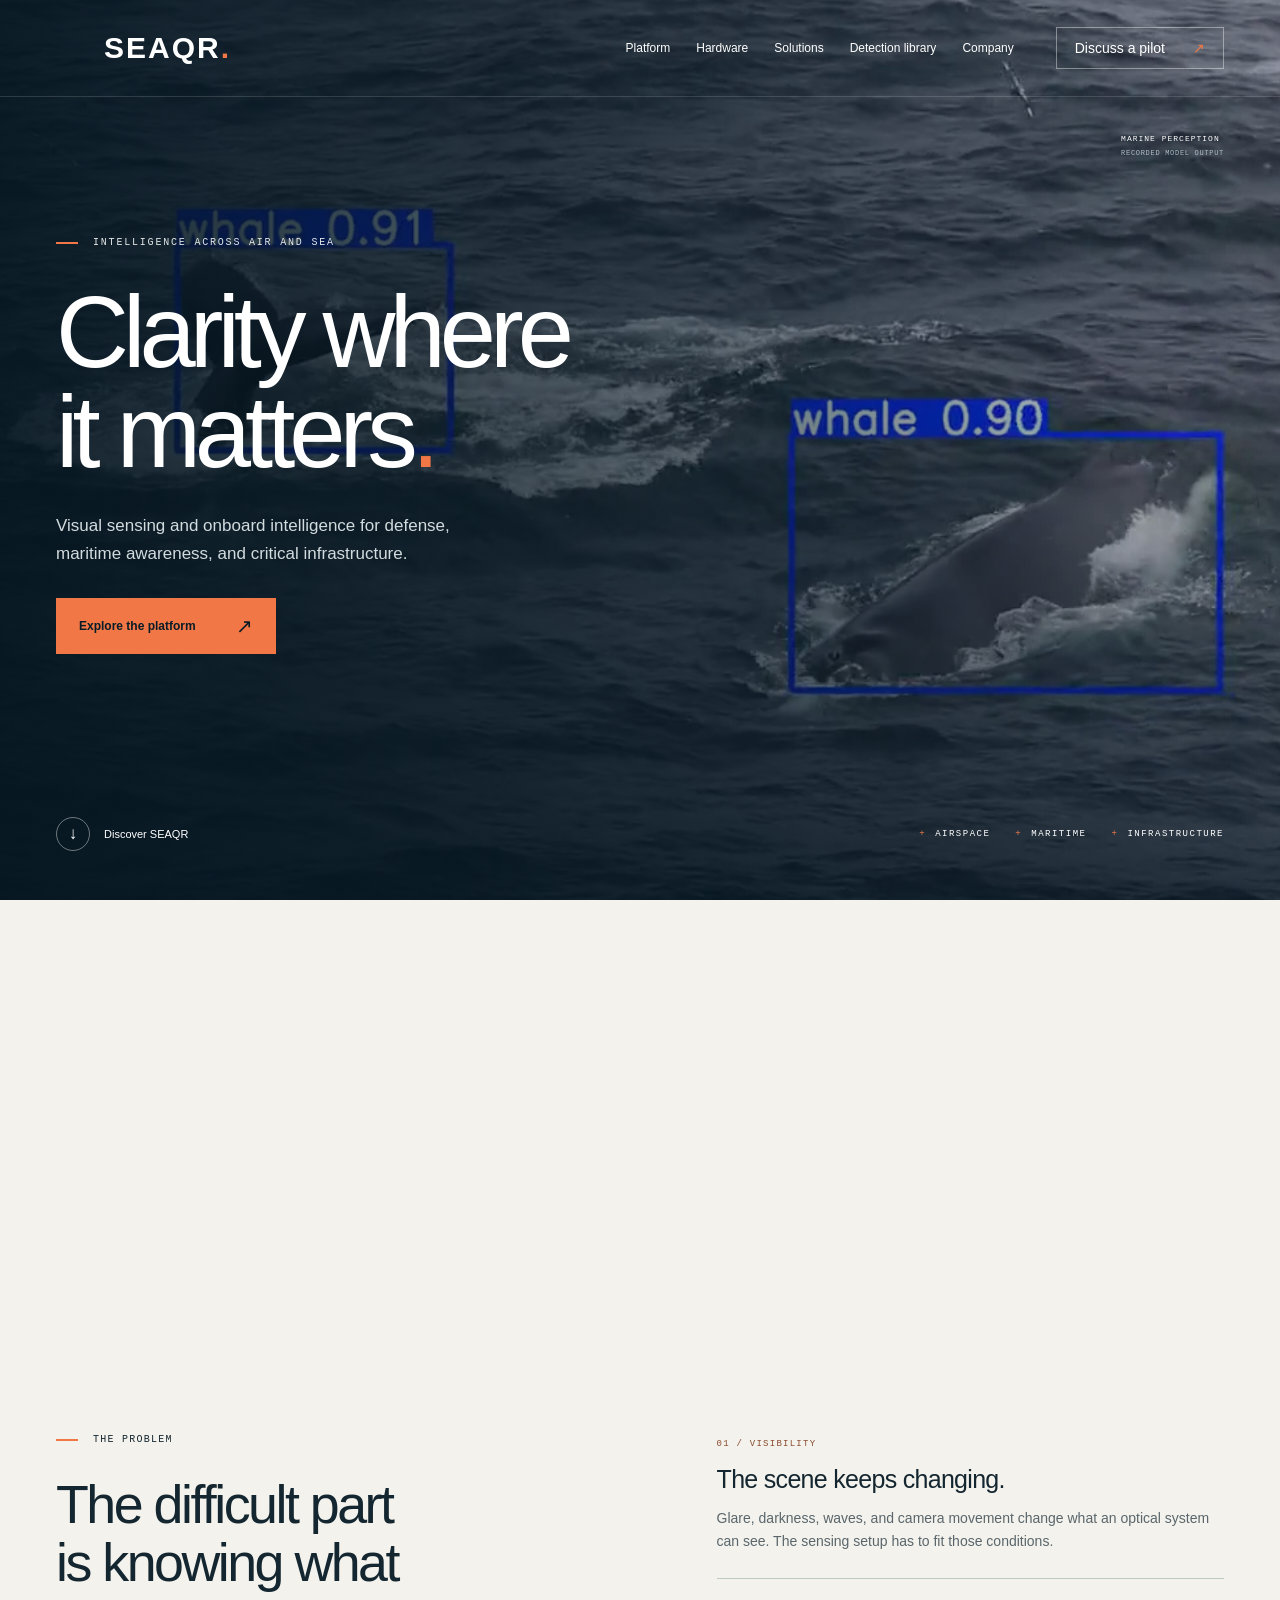
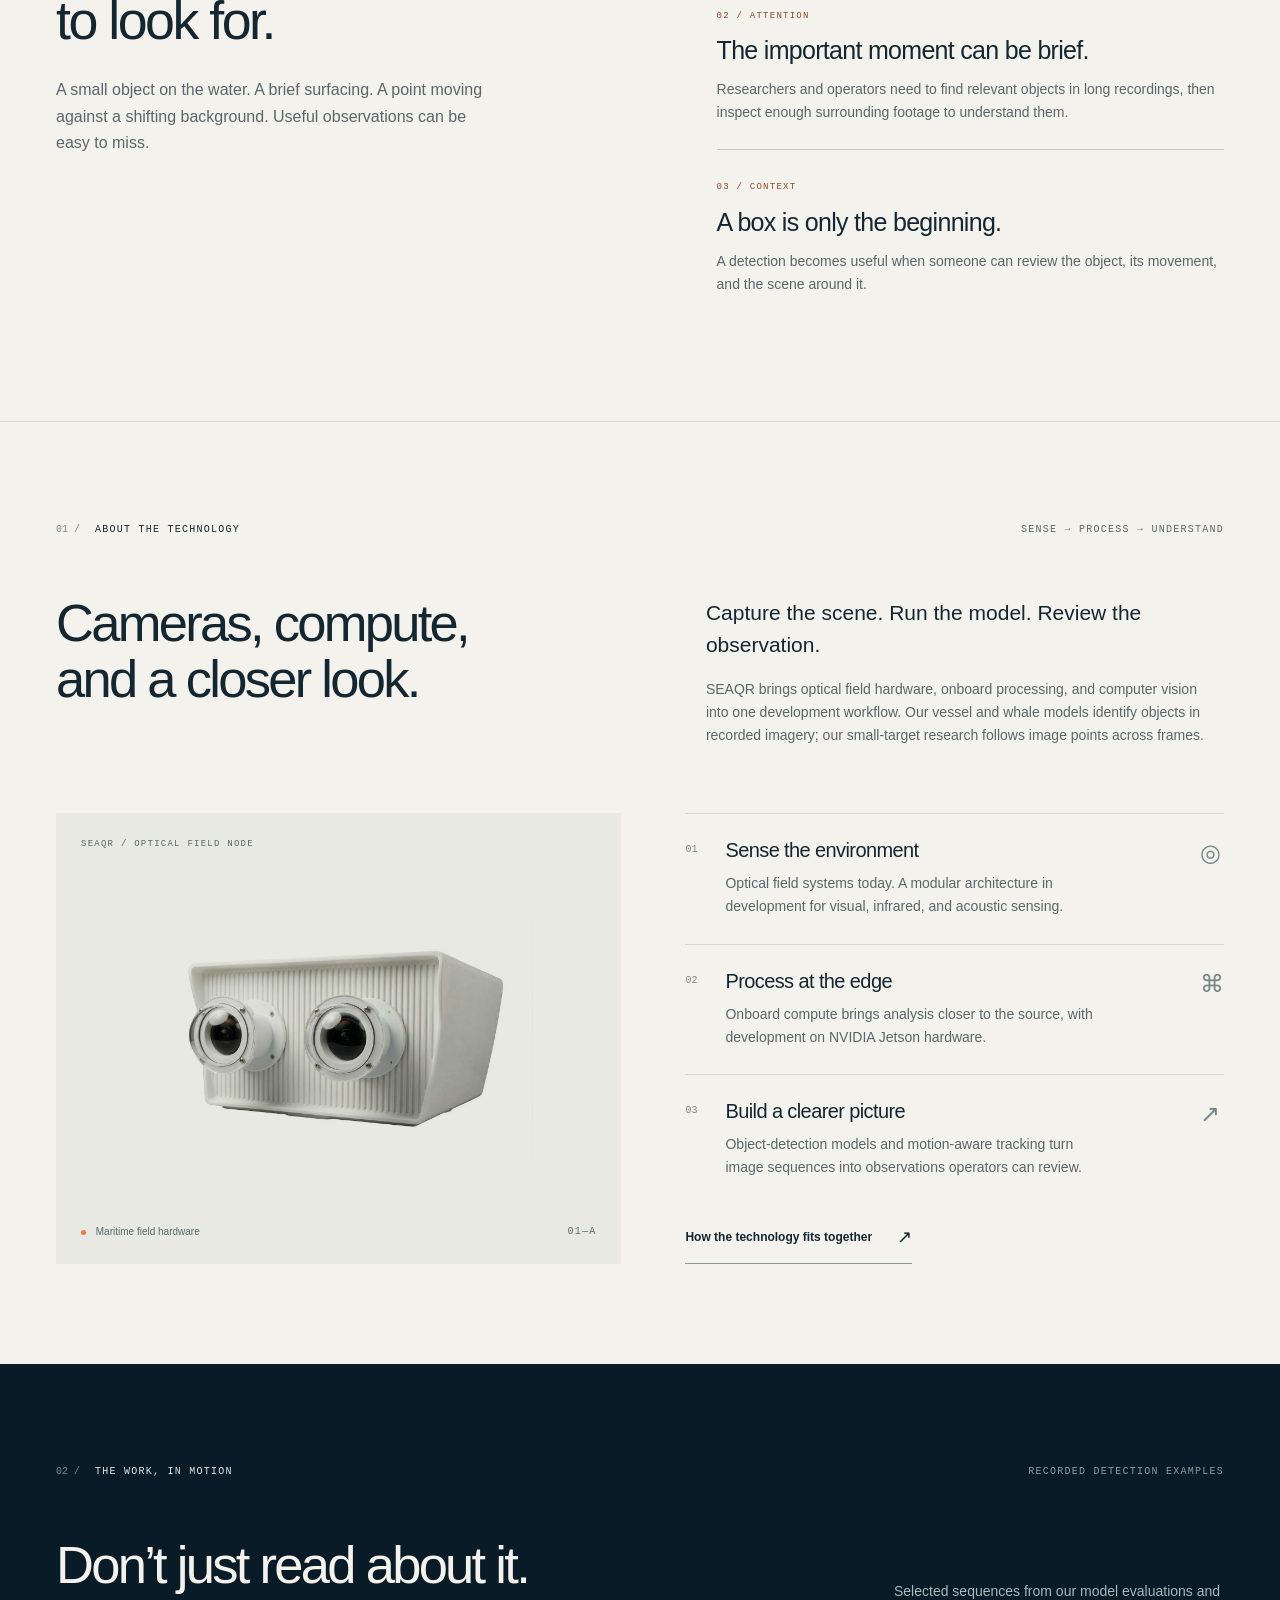
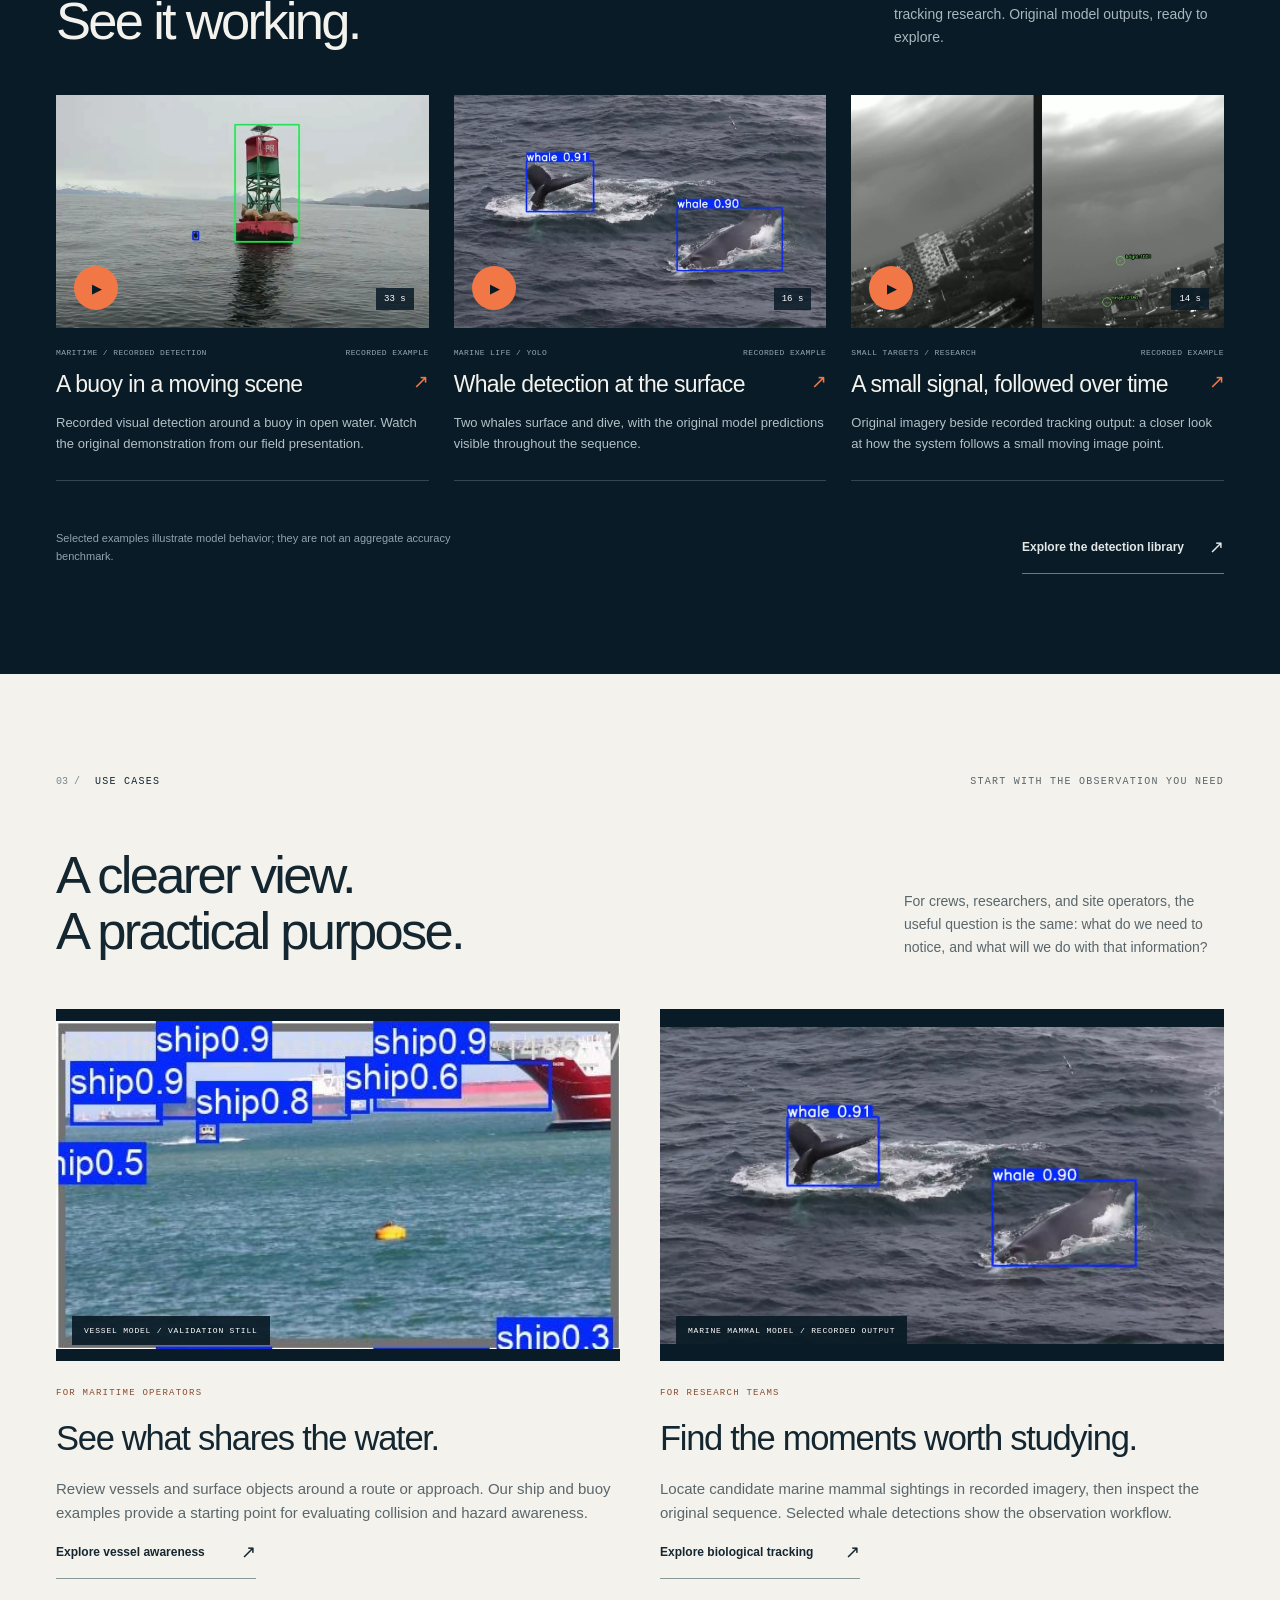
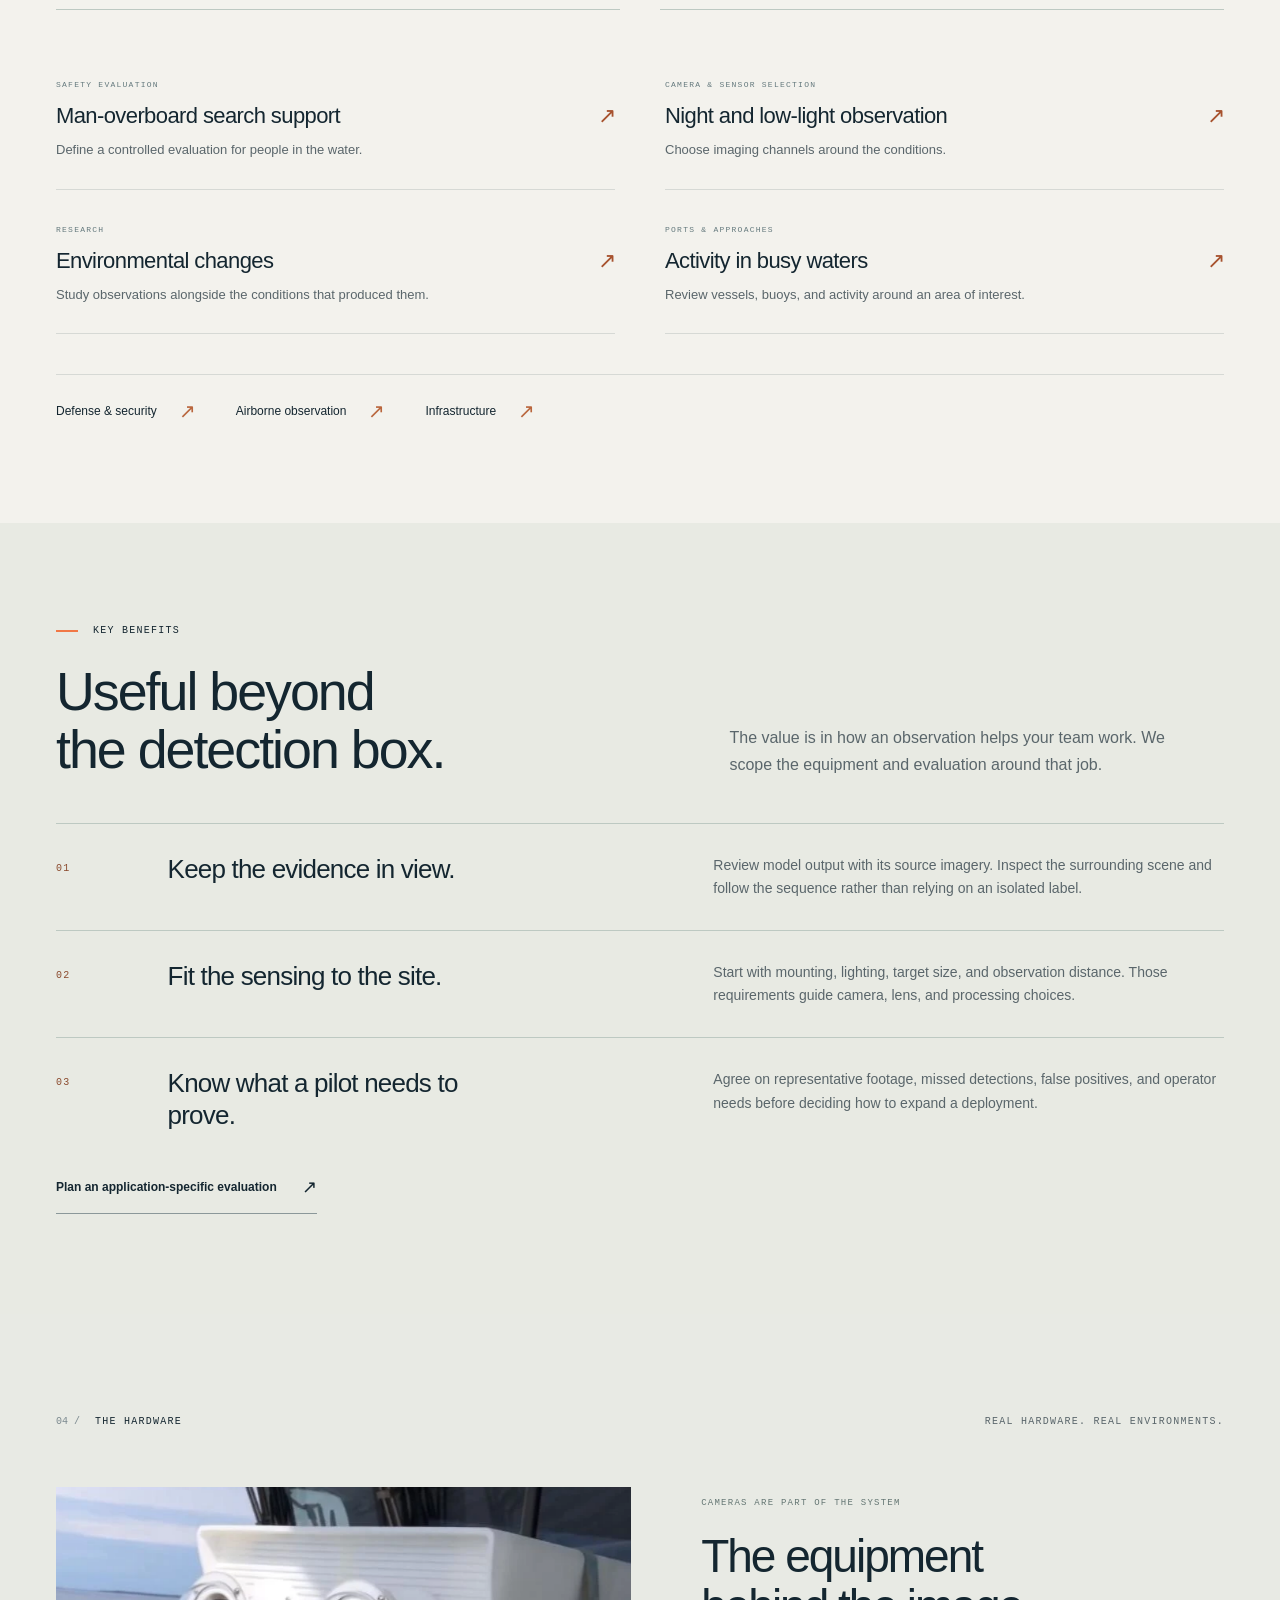
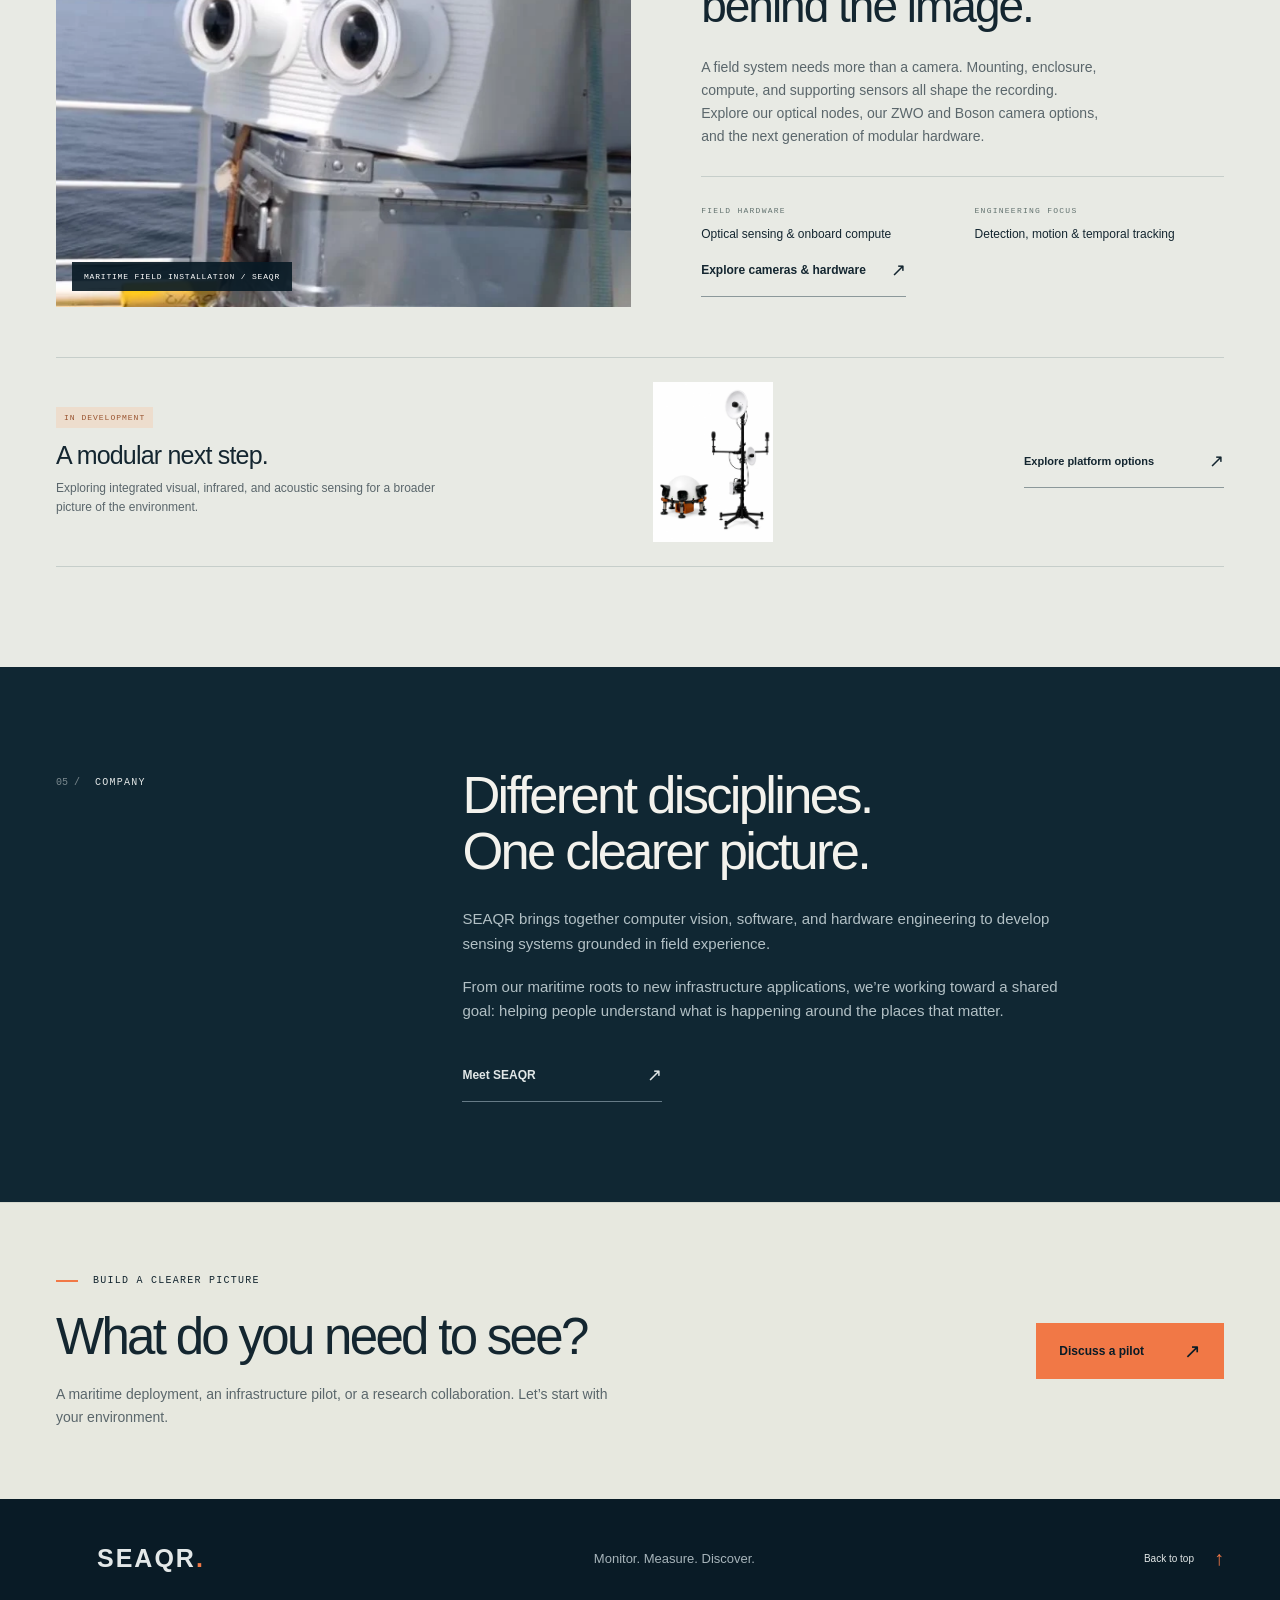
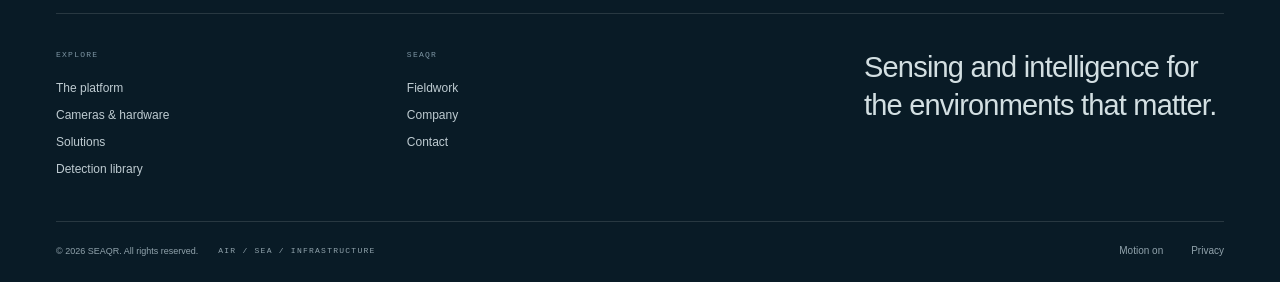
==== index.html @ 592959c2 "Add hardware guide and practical SEAQR use cases" ====
<!doctype html><html lang="en">
<head><meta charset="utf-8"><meta name="viewport" content="width=device-width, initial-scale=1"><meta name="theme-color" content="#091b26"><meta name="description" content="Integrated sensing and onboard intelligence for defense, maritime, infrastructure and research applications."><title>Clarity where it matters. — SEAQR</title><link rel="icon" href="IBY_11.png"><link rel="stylesheet" href="homepage.css"><link rel="stylesheet" href="site.css"><link rel="stylesheet" href="motion.css"><link rel="stylesheet" href="applications.css"><script src="demo-catalog.js" defer></script><script src="site.js" defer></script><script src="motion.js" defer></script></head>

<body class="home"><a class="skip-link" href="#main">Skip to content</a>

<header class="site-header"><a class="brand" href="index.html" aria-label="SEAQR home"><span class="brand-mark" aria-hidden="true"></span><span>SEAQR<span class="brand-dot">.</span></span></a><button class="menu-toggle" aria-label="Open navigation" aria-controls="main-nav" aria-expanded="false"><span></span><span></span></button><nav id="main-nav" aria-label="Main navigation"><a href="platform.html">Platform</a><a href="hardware.html">Hardware</a><a href="solutions.html">Solutions</a><a href="demonstrations.html">Detection library</a><a href="company.html">Company</a><a class="nav-contact" href="contact.html">Discuss a pilot <span aria-hidden="true">↗</span></a></nav></header>

<main id="main">
    <div class="hero-sequence">
<section class="hero" aria-labelledby="hero-title">
      <div class="hero-film"><div class="hero-image" role="img" aria-label="Recorded whale observation with original model detections"></div><video class="hero-video" data-src="assets/hero/observation-film.mp4" poster="assets/demos/whales/whale-surface-pair.webp" muted loop playsinline preload="none" aria-hidden="true" tabindex="-1"></video></div>
      <div class="hero-content wrap">
        <p class="eyebrow light"><span class="orange-line"></span> Intelligence across air and sea</p>
        <h1 id="hero-title">Clarity where<br>it matters<span class="orange">.</span></h1>
        <p class="hero-description">Visual sensing and onboard intelligence for defense,<br>maritime awareness, and critical infrastructure.</p>
        <a class="button orange-button" href="#platform">Explore the platform <span aria-hidden="true">↗</span></a>
      </div>
      <div class="hero-bottom wrap"><a href="#platform" class="scroll-link"><span class="scroll-circle" aria-hidden="true">↓</span> Discover SEAQR</a><div class="hero-domains"><span>Airspace</span><span>Maritime</span><span>Infrastructure</span></div></div>
      <div class="hero-film-controls"><span class="film-context">Marine perception<br><span>Recorded model output</span></span><button class="film-toggle" hidden type="button" aria-label="Play background video"><span class="film-toggle-icon" aria-hidden="true">▶</span><span class="film-toggle-label">Play film</span></button></div><div class="hero-outro wrap" aria-hidden="true"><span>A closer look.</span><span class="mono">OBSERVATION → UNDERSTANDING</span></div>
    </section>
</div>



<section class="section-pad observation-problem" id="the-problem" aria-labelledby="problem-title"><div class="wrap problem-layout">
  <div><p class="eyebrow"><span class="orange-line"></span>The problem</p><h2 id="problem-title">The difficult part<br>is knowing what<br>to look for.</h2><p>A small object on the water. A brief surfacing. A point moving against a shifting background. Useful observations can be easy to miss.</p></div>
  <div class="problem-rows">
    <article><span class="mono">01 / VISIBILITY</span><h3>The scene keeps changing.</h3><p>Glare, darkness, waves, and camera movement change what an optical system can see. The sensing setup has to fit those conditions.</p></article>
    <article><span class="mono">02 / ATTENTION</span><h3>The important moment can be brief.</h3><p>Researchers and operators need to find relevant objects in long recordings, then inspect enough surrounding footage to understand them.</p></article>
    <article><span class="mono">03 / CONTEXT</span><h3>A box is only the beginning.</h3><p>A detection becomes useful when someone can review the object, its movement, and the scene around it.</p></article>
  </div>
</div></section>
<section id="platform" class="platform section-pad">
      <div class="wrap">
        <div class="section-top"><p class="eyebrow"><span class="section-number">01 /</span> About the technology</p><span class="mono muted">SENSE → PROCESS → UNDERSTAND</span></div>
        <div class="intro-grid"><h2>Cameras, compute,<br>and a closer look.</h2><div class="intro-copy"><p>Capture the scene. Run the model. Review the observation.</p><p>SEAQR brings optical field hardware, onboard processing, and computer vision into one development workflow. Our vessel and whale models identify objects in recorded imagery; our small-target research follows image points across frames.</p></div></div>
        <div class="platform-grid">
          <div class="hardware-display"><span class="mono display-caption">SEAQR / OPTICAL FIELD NODE</span><img src="assets/optical-node.webp" alt="SEAQR dual-lens optical sensing node" width="1400" height="883" loading="lazy"><div class="hardware-bottom"><span><span class="small-dot"></span> Maritime field hardware</span><span class="mono">01—A</span></div></div>
          <div class="platform-steps">

<article><span class="step-number">01</span><div><h3>Sense the environment</h3><p>Optical field systems today. A modular architecture in development for visual, infrared, and acoustic sensing.</p></div><span class="step-icon" aria-hidden="true">◎</span></article>


<article><span class="step-number">02</span><div><h3>Process at the edge</h3><p>Onboard compute brings analysis closer to the source, with development on NVIDIA Jetson hardware.</p></div><span class="step-icon" aria-hidden="true">⌘</span></article>


<article><span class="step-number">03</span><div><h3>Build a clearer picture</h3><p>Object-detection models and motion-aware tracking turn image sequences into observations operators can review.</p></div><span class="step-icon" aria-hidden="true">↗</span></article>

            <a class="text-link" href="platform.html">How the technology fits together <span aria-hidden="true">↗</span></a>
          </div>
        </div>
      </div>
    </section>



<section class="evidence section-pad" id="evidence"><div class="wrap"><div class="section-top"><p class="eyebrow light"><span class="section-number">02 /</span> The work, in motion</p><span class="mono soft">RECORDED DETECTION EXAMPLES</span></div><div class="evidence-heading"><h2>Don’t just read about it.<br>See it working.</h2><p>Selected sequences from our model evaluations and tracking research. Original model outputs, ready to explore.</p></div><div class="clip-grid ">
<article class="clip-card" data-category="vessels" data-kind="video"><button class="clip-open" data-video="buoy-observation" aria-label="Watch A buoy in a moving scene"><img src="assets/buoy-detection.webp" alt="Buoy with a green recorded model detection box" width="1280" height="720" loading="lazy"><span class="clip-play" aria-hidden="true">▶</span><span class="clip-length">33 s</span></button><div class="clip-card-copy"><div class="clip-meta"><span>Maritime / Recorded detection</span><span>Recorded example</span></div><h3><button data-video="buoy-observation">A buoy in a moving scene <span aria-hidden="true">↗</span></button></h3><p>Recorded visual detection around a buoy in open water. Watch the original demonstration from our field presentation.</p></div></article>

<article class="clip-card" data-category="whales" data-kind="video"><button class="clip-open" data-video="whale-surface-pair" aria-label="Watch Whale detection at the surface"><img src="assets/demos/whales/whale-surface-pair.webp" alt="Two whales with original blue detection boxes" width="1280" height="720" loading="lazy"><span class="clip-play" aria-hidden="true">▶</span><span class="clip-length">16 s</span></button><div class="clip-card-copy"><div class="clip-meta"><span>Marine life / YOLO</span><span>Recorded example</span></div><h3><button data-video="whale-surface-pair">Whale detection at the surface <span aria-hidden="true">↗</span></button></h3><p>Two whales surface and dive, with the original model predictions visible throughout the sequence.</p></div></article>

<article class="clip-card" data-category="small-targets" data-kind="video"><button class="clip-open" data-video="daylight-comparison" aria-label="Watch A small signal, followed over time"><img src="assets/demos/small-targets/daylight-comparison.webp" alt="Original daylight scene beside recorded green tracking markers" width="1280" height="720" loading="lazy"><span class="clip-play" aria-hidden="true">▶</span><span class="clip-length">14 s</span></button><div class="clip-card-copy"><div class="clip-meta"><span>Small targets / Research</span><span>Recorded example</span></div><h3><button data-video="daylight-comparison">A small signal, followed over time <span aria-hidden="true">↗</span></button></h3><p>Original imagery beside recorded tracking output: a closer look at how the system follows a small moving image point.</p></div></article>
</div><div class="gallery-bottom"><p>Selected examples illustrate model behavior; they are not an aggregate accuracy benchmark.</p><a class="text-link light-link" href="demonstrations.html">Explore the detection library <span aria-hidden="true">↗</span></a></div></div></section>




<section class="section-pad usecase-overview" id="applications" aria-labelledby="applications-title"><div class="wrap">
  <div class="section-top"><p class="eyebrow"><span class="section-number">03 /</span> Use cases</p><span class="mono muted">START WITH THE OBSERVATION YOU NEED</span></div>
  <div class="application-heading"><h2 id="applications-title">A clearer view.<br>A practical purpose.</h2><p>For crews, researchers, and site operators, the useful question is the same: what do we need to notice, and what will we do with that information?</p></div>
  <div class="usecase-features">
    <article><div class="usecase-picture"><img src="assets/demos/vessels/yolo26-ships-validation.webp" alt="Recorded ship detections in a port-side validation image" width="1280" height="720" loading="lazy"><span class="image-label">Vessel model / validation still</span></div><div class="usecase-feature-copy"><p class="eyebrow">For maritime operators</p><h3>See what shares the water.</h3><p>Review vessels and surface objects around a route or approach. Our ship and buoy examples provide a starting point for evaluating collision and hazard awareness.</p><a class="text-link" href="solutions.html#collision-awareness">Explore vessel awareness <span aria-hidden="true">↗</span></a></div></article>
    <article><div class="usecase-picture"><img src="assets/demos/whales/whale-surface-pair.webp" alt="Two whales surfacing with recorded model predictions" width="1280" height="720" loading="lazy"><span class="image-label">Marine mammal model / recorded output</span></div><div class="usecase-feature-copy"><p class="eyebrow">For research teams</p><h3>Find the moments worth studying.</h3><p>Locate candidate marine mammal sightings in recorded imagery, then inspect the original sequence. Selected whale detections show the observation workflow.</p><a class="text-link" href="solutions.html#biological-tracking">Explore biological tracking <span aria-hidden="true">↗</span></a></div></article>
  </div>
  <div class="usecase-index">
    <a href="solutions.html#man-overboard"><span class="mono">Safety evaluation</span><h3>Man-overboard search support <span aria-hidden="true">↗</span></h3><p>Define a controlled evaluation for people in the water.</p></a>
    <a href="solutions.html#night-navigation"><span class="mono">Camera & sensor selection</span><h3>Night and low-light observation <span aria-hidden="true">↗</span></h3><p>Choose imaging channels around the conditions.</p></a>
    <a href="solutions.html#anomaly-detection"><span class="mono">Research</span><h3>Environmental changes <span aria-hidden="true">↗</span></h3><p>Study observations alongside the conditions that produced them.</p></a>
    <a href="solutions.html#hazard-awareness"><span class="mono">Ports & approaches</span><h3>Activity in busy waters <span aria-hidden="true">↗</span></h3><p>Review vessels, buoys, and activity around an area of interest.</p></a>
  </div>
  <div class="mission-links"><a href="solutions.html#defense">Defense & security <span aria-hidden="true">↗</span></a><a href="solutions.html#airborne">Airborne observation <span aria-hidden="true">↗</span></a><a href="solutions.html#infrastructure">Infrastructure <span aria-hidden="true">↗</span></a></div>
</div></section>





<section class="section-pad customer-benefits" id="key-benefits" aria-labelledby="benefits-title"><div class="wrap">
  <div class="benefits-heading"><div><p class="eyebrow"><span class="orange-line"></span>Key benefits</p><h2 id="benefits-title">Useful beyond<br>the detection box.</h2></div><p>The value is in how an observation helps your team work. We scope the equipment and evaluation around that job.</p></div>
  <div class="benefit-lines">
    <article><span class="mono">01</span><h3>Keep the evidence in view.</h3><p>Review model output with its source imagery. Inspect the surrounding scene and follow the sequence rather than relying on an isolated label.</p></article>
    <article><span class="mono">02</span><h3>Fit the sensing to the site.</h3><p>Start with mounting, lighting, target size, and observation distance. Those requirements guide camera, lens, and processing choices.</p></article>
    <article><span class="mono">03</span><h3>Know what a pilot needs to prove.</h3><p>Agree on representative footage, missed detections, false positives, and operator needs before deciding how to expand a deployment.</p></article>
  </div>
  <a class="text-link" href="solutions.html#pilot">Plan an application-specific evaluation <span aria-hidden="true">↗</span></a>
</div></section>
<section id="fieldwork" class="fieldwork section-pad">
      <div class="wrap"><div class="section-top"><p class="eyebrow"><span class="section-number">04 /</span> The hardware</p><span class="mono muted">REAL HARDWARE. REAL ENVIRONMENTS.</span></div>
        <div class="field-grid"><div class="field-photo"><img src="assets/optical-field.webp" alt="SEAQR optical node mounted on a vessel deck during maritime fieldwork" width="810" height="569" loading="lazy"><span class="image-label">Maritime field installation / SEAQR</span></div><div class="field-copy"><p class="eyebrow">Cameras are part of the system</p><h2>The equipment<br>behind the image.</h2><p>A field system needs more than a camera. Mounting, enclosure, compute, and supporting sensors all shape the recording. Explore our optical nodes, our ZWO and Boson camera options, and the next generation of modular hardware.</p><div class="field-facts"><div><span class="mono">FIELD HARDWARE</span><p>Optical sensing & onboard compute</p></div><div><span class="mono">ENGINEERING FOCUS</span><p>Detection, motion & temporal tracking</p></div></div><a class="text-link" href="hardware.html">Explore cameras & hardware <span aria-hidden="true">↗</span></a></div></div>
        <div class="development-strip"><div><span class="status-tag">In development</span><h3>A modular next step.</h3><p>Exploring integrated visual, infrared, and acoustic sensing for a broader picture of the environment.</p></div><img src="assets/sensor-stack.webp" alt="Next-generation modular sensor stack shown in the SEAQR pitch deck, in development" width="1086" height="1448" loading="lazy"><a href="hardware.html#configurations" class="text-link">Explore platform options <span aria-hidden="true">↗</span></a></div>
      </div>
    </section>



<section id="company" class="company section-pad"><div class="wrap company-grid"><p class="eyebrow light"><span class="section-number">05 /</span> Company</p><div><h2>Different disciplines.<br>One clearer picture.</h2><p>SEAQR brings together computer vision, software, and hardware engineering to develop sensing systems grounded in field experience.</p><p>From our maritime roots to new infrastructure applications, we’re working toward a shared goal: helping people understand what is happening around the places that matter.</p><a class="text-link light-link" href="company.html">Meet SEAQR <span aria-hidden="true">↗</span></a></div></div></section>



<section class="closing-cta"><div class="wrap"><div><p class="eyebrow"><span class="orange-line"></span>Build a clearer picture</p><h2>What do you need to see?</h2><p>A maritime deployment, an infrastructure pilot, or a research collaboration. Let’s start with your environment.</p></div><a class="button orange-button" href="contact.html">Discuss a pilot <span aria-hidden="true">↗</span></a></div></section>

  </main>

<footer class="site-footer"><div class="wrap"><div class="footer-top"><a class="brand" href="index.html" aria-label="SEAQR home"><span class="brand-mark" aria-hidden="true"></span><span>SEAQR<span class="brand-dot">.</span></span></a><p>Monitor. Measure. Discover.</p><a href="#main" class="back-top">Back to top <span aria-hidden="true">↑</span></a></div><div class="footer-nav"><div><span class="mono">Explore</span><a href="platform.html">The platform</a><a href="hardware.html">Cameras & hardware</a><a href="solutions.html">Solutions</a><a href="demonstrations.html">Detection library</a></div><div><span class="mono">SEAQR</span><a href="fieldwork.html">Fieldwork</a><a href="company.html">Company</a><a href="contact.html">Contact</a></div><div class="footer-statement">Sensing and intelligence for the environments that matter.</div></div><div class="footer-bottom"><span>© <span id="year">2026</span> SEAQR. All rights reserved.</span><span class="mono">AIR / SEA / INFRASTRUCTURE</span><button class="motion-switch" type="button" aria-pressed="true">Motion on</button><a href="privacy.html">Privacy</a></div></div></footer>

<dialog class="video-dialog" id="video-dialog" aria-labelledby="video-dialog-title"><button class="dialog-close" aria-label="Close demonstration">Close <span aria-hidden="true">×</span></button><div class="dialog-player"><video controls playsinline preload="metadata" aria-label="Recorded detection demonstration"></video></div><div class="dialog-info"><p class="eyebrow" id="video-dialog-category"></p><h2 id="video-dialog-title"></h2><p id="video-dialog-description"></p><p id="video-dialog-note" class="video-context"></p><a class="text-link light-link" href="contact.html">Discuss your application <span aria-hidden="true">↗</span></a></div></dialog>
</body>
</html>
---- homepage.css ----
:root {
  --navy:#091b26;
  --navy-light:#102733;
  --paper:#f3f2ed;
  --ink:#142630;
  --muted:#5a666b;
  --line:#d6d9d5;
  --orange:#f17846;
  --mono:'SFMono-Regular',Consolas,'Liberation Mono',monospace;
  --sans:'Helvetica Neue',Helvetica,Arial,sans-serif
}
* {
  box-sizing:border-box
}
html {
  scroll-behavior:smooth;
  scroll-padding-top:90px
}
body {
  margin:0;
  font-family:var(--sans);
  color:var(--ink);
  background:var(--paper);
  -webkit-font-smoothing:antialiased
}
a {
  color:inherit;
  text-decoration:none
}
button,input,textarea,select {
  font:inherit
}
button,a,input,textarea,select {
  -webkit-tap-highlight-color:transparent
}
button {
  cursor:pointer
}
img,video {
  display:block;
  max-width:100%
}
h1,h2,h3,p {
  margin:0
}
h1,h2,h3 {
  font-weight:500
}
p {
  line-height:1.65
}
button:focus-visible,a:focus-visible,input:focus-visible,select:focus-visible,textarea:focus-visible {
  outline:3px solid var(--orange);
  outline-offset:6px
}
[hidden] {
  display:none!important
}
::selection {
  background:var(--orange);
  color:var(--navy)
}
.wrap {
  width:calc(100% - 112px);
  max-width:1440px;
  margin-inline:auto
}
.section-pad {
  padding:100px 0
}
.mono,.eyebrow {
  font-family:var(--mono);
  font-size:10px;
  letter-spacing:1.25px;
  line-height:1.5;
  text-transform:uppercase
}
.eyebrow {
  display:flex;
  gap:15px;
  align-items:center;
  font-weight:500
}
.section-number {
  color:#7b898f;
  letter-spacing:0
}
.muted {
  color:var(--muted)
}
.soft {
  color:#8d9ca4
}
.orange {
  color:var(--orange)
}
.light {
  color:#e3e7e7
}
.orange-line {
  width:22px;
  height:2px;
  background:var(--orange);
  display:inline-block;
  flex-shrink:0
}
.section-top {
  display:flex;
  justify-content:space-between;
  align-items:center;
  gap:30px;
  margin-bottom:58px
}
.skip-link {
  position:fixed;
  left:20px;
  top:-80px;
  background:var(--orange);
  padding:16px;
  z-index:100
}
.skip-link:focus {
  top:15px
}
.site-header {
  position:absolute;
  top:0;
  left:0;
  width:100%;
  padding:27px 56px;
  z-index:20;
  display:flex;
  align-items:center;
  justify-content:space-between;
  color:#fff;
  border-bottom:1px solid #ffffff24
}
.brand {
  display:inline-flex;
  align-items:center;
  gap:12px;
  font-size:30px;
  font-weight:650;
  letter-spacing:2px;
  line-height:1
}
.brand img {
  width:36px;
  height:36px;
  object-fit:contain;
  mix-blend-mode:screen
}
.brand-dot {
  color:var(--orange)
}
.site-header nav {
  display:flex;
  gap:32px;
  align-items:center;
  font-size:12px
}
.site-header nav a:not(.nav-contact) {
  padding:13px 0
}
.site-header nav a:hover {
  color:var(--orange)
}
.nav-contact {
  border:1px solid #ffffff65;
  padding:12px 18px;
  margin-left:16px;
  display:flex;
  gap:28px
}
.nav-contact span {
  color:var(--orange)
}
.menu-toggle {
  display:none
}
.hero {
  min-height:780px;
  height:min(900px,100svh);
  position:relative;
  color:white;
  display:flex;
  align-items:center;
  isolation:isolate;
  background:var(--navy)
}
.hero-image {
  position:absolute;
  inset:0;
  z-index:-2;
  background:url('assets/port-aerial.jpg') center 56%/cover no-repeat
}
.hero::after {
  content:'';
  position:absolute;
  inset:0;
  z-index:-1;
  background:linear-gradient(90deg,rgba(5,22,33,.94),rgba(5,22,33,.67) 48%,rgba(5,22,33,.19) 100%),linear-gradient(0deg,rgba(5,22,33,.78),transparent 45%)
}
.hero-content {
  padding:95px 0 70px
}
.hero .eyebrow {
  margin-bottom:32px;
  font-size:10px;
  letter-spacing:1.8px
}
.hero h1 {
  font-size:clamp(76px,7.9vw,126px);
  line-height:.99;
  letter-spacing:-6px;
  max-width:1000px
}
.hero-description {
  font-size:17px;
  line-height:1.65;
  color:#d2dbde;
  margin-top:30px;
  max-width:510px
}
.button {
  display:inline-flex;
  justify-content:space-between;
  align-items:center;
  gap:40px;
  padding:18px 23px;
  font-size:12px;
  font-weight:550;
  min-height:54px;
  border:0;
  transition:background .2s,transform .2s
}
.button:hover {
  transform:translateY(-2px)
}
.button span {
  font-size:20px;
  line-height:1
}
.orange-button {
  background:var(--orange);
  color:var(--navy);
  margin-top:30px
}
.orange-button:hover {
  background:#ff9364
}
.navy-button {
  background:var(--navy);
  color:white
}
.navy-button:hover {
  background:#254554
}
.hero-bottom {
  position:absolute;
  bottom:49px;
  left:0;
  right:0;
  display:flex;
  align-items:center;
  justify-content:space-between
}
.scroll-link {
  display:flex;
  align-items:center;
  gap:14px;
  font-size:11px
}
.scroll-circle {
  display:grid;
  place-items:center;
  width:34px;
  height:34px;
  border:1px solid #ffffff69;
  border-radius:50%;
  font-size:17px
}
.hero-domains {
  display:flex;
  gap:25px;
  font-family:var(--mono);
  font-size:9px;
  letter-spacing:1.5px;
  text-transform:uppercase
}
.hero-domains span:before {
  content:'+';
  color:var(--orange);
  margin-right:9px
}
.photo-caption {
  position:absolute;
  bottom:14px;
  right:56px;
  color:#bec8cb;
  font-size:8px;
  letter-spacing:.3px
}
h2 {
  font-size:clamp(38px,4.1vw,64px);
  letter-spacing:-2.7px;
  line-height:1.07
}
.intro-grid {
  display:grid;
  grid-template-columns:1.1fr 1fr;
  gap:80px;
  align-items:start;
  margin-bottom:66px
}
.intro-copy {
  max-width:500px;
  padding-top:2px
}
.intro-copy p:first-child {
  font-size:21px;
  line-height:1.5;
  margin-bottom:18px
}
.intro-copy p+p {
  font-size:14px;
  color:var(--muted)
}
.platform-grid {
  display:grid;
  grid-template-columns:1.05fr 1fr;
  gap:64px
}
.hardware-display {
  background:#e8e9e3;
  position:relative;
  min-height:380px;
  display:flex;
  flex-direction:column;
  justify-content:space-between;
  padding:25px;
  overflow:hidden
}
.display-caption {
  color:#56676b;
  font-size:9px
}
.hardware-display img {
  width:90%;
  max-height:290px;
  object-fit:contain;
  mix-blend-mode:multiply;
  align-self:center;
  padding:25px 15px 20px
}
.hardware-bottom {
  display:flex;
  justify-content:space-between;
  align-items:center;
  font-size:10px;
  color:#59686a
}
.small-dot {
  display:inline-block;
  width:5px;
  height:5px;
  background:var(--orange);
  border-radius:50%;
  margin-right:7px;
  vertical-align:middle
}
.platform-steps article {
  display:grid;
  grid-template-columns:25px 1fr 24px;
  gap:15px;
  border-top:1px solid var(--line);
  padding:25px 0
}
.step-number {
  font-family:var(--mono);
  font-size:10px;
  color:#7a8689;
  padding-top:5px
}
.step-icon {
  font-size:24px;
  color:#76878b;
  line-height:1.2
}
.platform-steps h3 {
  font-size:20px;
  letter-spacing:-.6px;
  margin-bottom:10px
}
.platform-steps p {
  font-size:13px;
  color:var(--muted);
  max-width:370px
}
.text-link {
  display:flex;
  align-items:center;
  justify-content:space-between;
  gap:25px;
  font-size:12px;
  font-weight:550;
  padding:15px 0;
  border-bottom:1px solid #8b989a;
  width:fit-content;
  min-width:200px;
  transition:color .2s
}
.text-link:hover {
  color:#c4552a
}
.text-link span {
  font-size:18px
}
.platform-steps>.text-link {
  margin-top:7px
}
.evidence {
  background:var(--navy);
  color:var(--paper)
}
.evidence-heading {
  display:flex;
  justify-content:space-between;
  align-items:flex-end;
  gap:70px;
  margin-bottom:46px
}
.evidence-heading>p {
  font-size:14px;
  color:#a9b7be;
  max-width:330px
}
.demo-tabs {
  display:grid;
  grid-template-columns:repeat(3,1fr);
  border-bottom:1px solid #ffffff35
}
.demo-tabs button {
  border:0;
  border-top:1px solid #ffffff35;
  background:transparent;
  color:#92a3ac;
  text-align:left;
  padding:21px 0;
  font-size:10px;
  font-family:var(--mono);
  position:relative
}
.demo-tabs button span {
  font-family:var(--sans);
  font-size:13px;
  margin-left:18px
}
.demo-tabs button[aria-selected=true] {
  color:white
}
.demo-tabs button[aria-selected=true]:before {
  content:'';
  position:absolute;
  height:2px;
  left:0;
  right:28px;
  top:-1px;
  background:var(--orange)
}
.demo-panel {
  display:grid;
  grid-template-columns:1.4fr 1fr;
  gap:55px;
  padding-top:35px;
  align-items:center
}
.demo-image {
  position:relative;
  background:#0c2533;
  overflow:hidden;
  aspect-ratio:16/10
}
.demo-image>img {
  width:100%;
  height:100%;
  object-fit:cover
}
.image-label {
  position:absolute;
  bottom:16px;
  left:16px;
  background:#091b26e8;
  color:white;
  padding:10px 12px;
  font-family:var(--mono);
  font-size:8px;
  letter-spacing:.8px;
  text-transform:uppercase
}
.demo-copy {
  padding:10px 0
}
.demo-copy .eyebrow {
  font-size:9px;
  color:#91a6b1;
  margin-bottom:19px
}
.demo-copy h3 {
  font-size:34px;
  line-height:1.12;
  letter-spacing:-1.1px;
  margin-bottom:20px
}
.demo-copy>p:not(.eyebrow) {
  font-size:13px;
  color:#b7c2c8
}
.demo-copy>.demo-note {
  font-size:10px!important;
  margin-top:20px;
  color:#8d9fa9!important;
  max-width:350px
}
.light-link {
  color:#e1e7e7;
  border-color:#667b87;
  margin-top:18px
}
.light-link:hover {
  color:var(--orange)
}
.video-demo {
  background:#000
}
.video-demo video {
  width:100%;
  height:100%;
  object-fit:contain
}
.video-demo .image-label {
  top:14px;
  bottom:auto;
  pointer-events:none
}
.research-visual {
  aspect-ratio:16/10;
  background-color:#102b39;
  background-image:linear-gradient(#ffffff06 1px,transparent 1px),linear-gradient(90deg,#ffffff06 1px,transparent 1px);
  background-size:30px 30px;
  position:relative;
  display:flex;
  align-items:center;
  justify-content:center;
  overflow:hidden
}
.research-tag,.research-bottom {
  position:absolute;
  left:22px;
  font-size:8px;
  color:#a7bac4;
  max-width:80%
}
.research-tag {
  top:22px
}
.research-bottom {
  bottom:22px
}
.frame-stack {
  position:absolute;
  width:160px;
  height:120px;
  right:20%;
  top:22%
}
.frame-stack>div {
  position:absolute;
  inset:0;
  border:1px solid #8dabbc55;
  transform:translate(-30px,-20px)
}
.frame-stack>div:nth-child(2) {
  transform:translate(-15px,-10px)
}
.frame-stack>div:nth-child(3) {
  transform:none;
  background:#102b3966
}
.frame-stack i {
  position:absolute;
  width:7px;
  height:7px;
  background:var(--orange);
  top:51%;
  left:54%;
  box-shadow:0 0 25px #f1784688
}
.research-caption {
  position:absolute;
  left:28px;
  bottom:70px;
  font-size:24px;
  letter-spacing:-.5px;
  line-height:1.2
}
.application-heading {
  display:flex;
  align-items:flex-end;
  justify-content:space-between;
  gap:60px;
  margin-bottom:50px
}
.application-heading>p {
  font-size:14px;
  max-width:320px;
  color:var(--muted)
}
.application-grid {
  display:grid;
  grid-template-columns:repeat(3,1fr);
  gap:25px
}
.application-card {
  border-bottom:1px solid var(--line)
}
.app-art {
  height:220px;
  background:#e1e5e1;
  position:relative;
  overflow:hidden
}
.app-art>img {
  width:100%;
  height:100%;
  object-fit:cover;
  transition:transform .5s
}
.application-card:hover .app-art>img {
  transform:scale(1.04)
}
.app-art>.mono {
  position:absolute;
  bottom:14px;
  left:16px;
  color:#fff;
  background:#091b26dd;
  padding:7px 9px;
  font-size:8px
}
.infrastructure-art {
  background:#dce3df
}
.infrastructure-art svg {
  width:100%;
  height:100%;
  stroke:#65817f;
  stroke-width:1.4
}
.accent-stroke {
  stroke:#c96c44
}
.accent-fill {
  fill:#d57145;
  stroke:none
}
.infrastructure-art>.mono {
  color:var(--ink);
  background:transparent
}
.app-card-copy {
  padding:25px 0 22px
}
.app-card-copy h3 {
  font-size:22px;
  letter-spacing:-.7px;
  margin-bottom:14px
}
.app-card-copy>p {
  font-size:13px;
  color:var(--muted);
  min-height:66px
}
.app-card-copy .text-link {
  border:0;
  margin-top:15px;
  padding-bottom:0;
  min-width:0;
  width:100%;
  font-size:11px
}
.fieldwork {
  background:#e8eae4
}
.field-grid {
  display:grid;
  grid-template-columns:1.1fr 1fr;
  gap:70px;
  align-items:center
}
.field-photo {
  position:relative;
  min-height:360px
}
.field-photo>img {
  width:100%;
  height:420px;
  object-fit:cover
}
.field-copy .eyebrow {
  margin-bottom:22px;
  font-size:9px;
  color:#647673
}
.field-copy h2 {
  font-size:46px;
  letter-spacing:-2px;
  margin-bottom:25px
}
.field-copy>p:not(.eyebrow) {
  font-size:13px;
  color:var(--muted);
  max-width:400px
}
.field-facts {
  display:grid;
  grid-template-columns:1fr 1fr;
  gap:24px;
  border-top:1px solid #c6ceca;
  margin-top:28px;
  padding-top:22px
}
.field-facts .mono {
  font-size:8px;
  color:#62726f
}
.field-facts p {
  font-size:12px;
  margin-top:9px;
  line-height:1.45
}
.development-strip {
  margin-top:50px;
  border-top:1px solid #c6ceca;
  border-bottom:1px solid #c6ceca;
  display:grid;
  grid-template-columns:1.4fr .6fr 1fr;
  align-items:center;
  gap:40px;
  padding:24px 0
}
.status-tag {
  font-size:8px;
  letter-spacing:1px;
  font-family:var(--mono);
  text-transform:uppercase;
  color:#99532f;
  background:#edddcd;
  padding:6px 8px;
  display:inline-block;
  margin-bottom:13px
}
.development-strip h3 {
  font-size:25px;
  letter-spacing:-.8px;
  margin-bottom:9px
}
.development-strip p {
  font-size:12px;
  color:var(--muted);
  max-width:380px
}
.development-strip img {
  width:130px;
  height:160px;
  object-fit:contain;
  mix-blend-mode:multiply;
  justify-self:center
}
.development-strip .text-link {
  justify-self:end;
  font-size:11px
}
.company {
  background:var(--navy-light);
  color:var(--paper)
}
.company-grid {
  display:grid;
  grid-template-columns:.6fr 1.4fr;
  gap:80px
}
.company-grid>.eyebrow {
  align-self:start;
  margin-top:8px
}
.company-grid h2 {
  margin-bottom:28px
}
.company-grid p:not(.eyebrow) {
  font-size:15px;
  max-width:610px;
  color:#b2c0c5;
  margin-bottom:18px
}
.company-grid .text-link {
  margin-top:25px
}
.contact-grid {
  display:grid;
  grid-template-columns:1fr 1fr;
  gap:100px
}
.contact h2 {
  font-size:66px;
  letter-spacing:-3px;
  margin-top:28px;
  margin-bottom:25px
}
.contact-grid>div>p:not(.eyebrow) {
  font-size:14px;
  max-width:330px;
  color:var(--muted)
}
form {
  padding-top:3px
}
form label {
  display:block;
  font-size:10px;
  letter-spacing:.3px;
  margin-bottom:20px
}
.form-row {
  display:grid;
  grid-template-columns:1fr 1fr;
  gap:22px
}
input,textarea,select {
  width:100%;
  border:0;
  border-bottom:1px solid #b8c2c0;
  border-radius:0;
  background:transparent;
  padding:12px 0;
  color:var(--ink);
  font-size:13px
}
input::placeholder,textarea::placeholder {
  color:#84908f
}
textarea {
  resize:vertical;
  min-height:82px
}
select {
  appearance:auto
}
.form-bottom {
  display:flex;
  justify-content:space-between;
  align-items:center;
  gap:20px
}
.form-bottom>p {
  font-family:var(--mono);
  font-size:8px;
  letter-spacing:.3px;
  color:#6d7b7b
}
.form-bottom .button {
  font-size:11px;
  gap:30px
}
#form-status {
  font-size:12px;
  border-left:2px solid var(--orange);
  padding:12px 15px;
  background:#e6e9e1;
  margin-top:22px
}
.site-footer {
  background:var(--navy);
  color:#e3e8e8;
  padding:45px 0 25px
}
.footer-top {
  display:flex;
  align-items:center;
  justify-content:space-between;
  gap:35px;
  padding-bottom:40px
}
.footer-top>.brand {
  font-size:25px
}
.footer-top>.brand img {
  width:29px;
  height:29px
}
.footer-top>p {
  font-size:13px;
  color:#a7b4ba
}
.back-top {
  font-size:10px;
  display:flex;
  gap:20px;
  align-items:center
}
.back-top>span {
  font-size:20px;
  color:var(--orange)
}
.footer-bottom {
  border-top:1px solid #ffffff20;
  display:flex;
  align-items:center;
  justify-content:space-between;
  gap:20px;
  padding-top:23px;
  color:#91a3ac;
  font-size:9px
}
.footer-bottom .mono {
  font-size:8px
}
@media(min-width:1600px) {
  .hero-content {
    padding-top:130px
  }
  .hero {
    min-height:850px
  }
  .site-header {
    padding-inline:max(56px,calc((100vw - 1440px)/2))
  }
}
@media(max-width:1100px) {
  .wrap {
    width:calc(100% - 72px)
  }
  .site-header {
    padding:24px 36px
  }
  .site-header nav {
    gap:22px
  }
  .nav-contact {
    margin-left:0
  }
  .hero {
    min-height:740px
  }
  .hero h1 {
    font-size:92px
  }
  .platform-grid {
    gap:35px
  }
  .intro-grid {
    gap:45px
  }
  .field-grid {
    gap:40px
  }
  .field-copy h2 {
    font-size:38px
  }
  .demo-panel {
    gap:35px
  }
  .demo-copy h3 {
    font-size:29px
  }
  .contact-grid {
    gap:60px
  }
  .contact h2 {
    font-size:57px
  }
  .app-art {
    height:180px
  }
  .app-card-copy h3 {
    font-size:20px
  }
  .photo-caption {
    right:36px
  }
  .section-top>.mono {
    font-size:8px
  }
}
@media(max-width:800px) {
  .wrap {
    width:calc(100% - 44px)
  }
  .section-pad {
    padding:68px 0
  }
  .section-top {
    margin-bottom:35px
  }
  .section-top>.mono {
    display:none
  }
  .site-header {
    padding:20px 22px
  }
  .brand {
    font-size:26px
  }
  .brand img {
    width:30px;
    height:30px
  }
  .menu-toggle {
    display:flex;
    flex-direction:column;
    gap:6px;
    background:none;
    border:0;
    padding:12px 0 12px 15px;
    z-index:2;
    width:40px
  }
  .menu-toggle span {
    display:block;
    height:1px;
    width:24px;
    background:white;
    transition:transform .2s
  }
  .menu-toggle[aria-expanded=true] span:first-child {
    transform:translateY(3.5px) rotate(45deg)
  }
  .menu-toggle[aria-expanded=true] span:last-child {
    transform:translateY(-3.5px) rotate(-45deg)
  }
  .site-header nav {
    display:none;
    position:absolute;
    top:77px;
    left:0;
    right:0;
    background:var(--navy);
    padding:20px 22px 30px;
    border-top:1px solid #ffffff25;
    box-shadow:0 20px 25px #0003
  }
  .site-header nav.is-open {
    display:flex;
    flex-direction:column;
    align-items:stretch;
    gap:5px
  }
  .site-header nav a:not(.nav-contact) {
    font-size:16px;
    padding:13px 0
  }
  .nav-contact {
    margin-top:14px
  }
  .hero {
    height:780px;
    min-height:700px;
    max-height:1000px
  }
  .hero-content {
    padding:80px 0 60px
  }
  .hero h1 {
    font-size:80px;
    letter-spacing:-4px
  }
  .hero .eyebrow {
    font-size:8px;
    letter-spacing:1.15px;
    margin-bottom:27px
  }
  .hero-image {
    background-position:64% center
  }
  .hero::after {
    background:linear-gradient(90deg,#051621e8,#05162165),linear-gradient(0deg,#051621d9,transparent 70%)
  }
  .hero-description {
    font-size:15px;
    max-width:370px;
    margin-top:25px
  }
  .hero-bottom {
    bottom:49px
  }
  .hero-domains {
    gap:13px;
    font-size:7px;
    letter-spacing:.8px
  }
  .hero-domains span:before {
    margin-right:5px
  }
  .photo-caption {
    right:22px;
    font-size:7px
  }
  .intro-grid {
    grid-template-columns:1fr;
    gap:27px;
    margin-bottom:35px
  }
  .intro-copy {
    max-width:550px
  }
  .intro-copy p:first-child {
    font-size:19px
  }
  .platform-grid {
    grid-template-columns:1fr;
    gap:32px
  }
  .hardware-display {
    min-height:340px
  }
  .hardware-display img {
    max-height:270px;
    width:80%
  }
  .platform-steps article {
    padding:22px 0
  }
  .platform-steps p {
    max-width:none
  }
  .evidence-heading,.application-heading {
    flex-direction:column;
    align-items:flex-start;
    gap:25px
  }
  .evidence-heading>p,.application-heading>p {
    max-width:460px
  }
  .demo-panel {
    grid-template-columns:1fr;
    gap:25px
  }
  .demo-tabs button span {
    margin-left:7px;
    font-size:11px
  }
  .demo-tabs button {
    font-size:8px;
    padding:18px 0
  }
  .demo-copy h3 {
    font-size:34px
  }
  .demo-copy>.demo-note {
    max-width:480px
  }
  .demo-copy {
    max-width:550px
  }
  .application-grid {
    grid-template-columns:1fr;
    gap:35px
  }
  .application-card {
    display:grid;
    grid-template-columns:1fr 1fr;
    gap:25px;
    padding-bottom:26px
  }
  .app-art {
    height:225px
  }
  .app-card-copy {
    padding:10px 0 0
  }
  .app-card-copy h3 {
    font-size:23px
  }
  .app-card-copy>p {
    min-height:0
  }
  .app-card-copy .text-link {
    margin-top:20px
  }
  .field-grid {
    grid-template-columns:1fr;
    gap:35px
  }
  .field-copy h2 {
    font-size:43px
  }
  .field-copy>p:not(.eyebrow) {
    max-width:550px
  }
  .field-photo>img {
    height:400px
  }
  .field-facts {
    max-width:550px
  }
  .development-strip {
    grid-template-columns:1fr 130px;
    gap:20px
  }
  .development-strip .text-link {
    grid-column:1/-1;
    justify-self:start
  }
  .company-grid {
    grid-template-columns:1fr;
    gap:35px
  }
  .company-grid p:not(.eyebrow) {
    font-size:14px
  }
  .contact-grid {
    grid-template-columns:1fr;
    gap:40px
  }
  .contact h2 {
    font-size:60px
  }
  .contact-grid>div>p:not(.eyebrow) {
    max-width:450px
  }
  .footer-top {
    flex-wrap:wrap;
    gap:28px
  }
  .footer-top>p {
    font-size:11px
  }
  .footer-top>.back-top {
    margin-left:auto
  }
  h2 {
    font-size:44px;
    letter-spacing:-2px
  }
  .demo-image {
    aspect-ratio:16/9
  }
  .research-visual {
    aspect-ratio:16/9
  }
}
@media(max-width:480px) {
  .hero {
    min-height:720px;
    height:90svh;
    max-height:850px
  }
  .hero h1 {
    font-size:65px;
    letter-spacing:-3.4px
  }
  .hero .eyebrow {
    font-size:7px;
    letter-spacing:.8px;
    gap:10px
  }
  .hero-description {
    font-size:14px
  }
  .hero-bottom {
    bottom:43px
  }
  .scroll-link {
    font-size:9px;
    gap:9px
  }
  .scroll-circle {
    width:28px;
    height:28px
  }
  .hero-domains {
    font-size:6px;
    gap:9px;
    letter-spacing:.5px
  }
  .hero-domains span:before {
    display:none
  }
  .hero-content {
    padding-top:65px
  }
  .hero .button {
    margin-top:25px
  }
  .button {
    padding:16px 19px;
    font-size:11px;
    min-height:50px
  }
  .section-pad {
    padding:58px 0
  }
  h2 {
    font-size:39px;
    letter-spacing:-1.7px
  }
  .hardware-display {
    min-height:280px;
    padding:20px
  }
  .hardware-display img {
    max-height:220px;
    width:100%
  }
  .hardware-bottom {
    font-size:8px
  }
  .demo-tabs {
    gap:10px
  }
  .demo-tabs button {
    font-size:7px
  }
  .demo-tabs button span {
    display:block;
    margin:8px 0 0;
    font-size:10px
  }
  .demo-tabs button[aria-selected=true]:before {
    right:0
  }
  .demo-copy h3 {
    font-size:30px
  }
  .demo-image .image-label {
    font-size:7px;
    left:10px;
    bottom:10px
  }
  .application-card {
    display:block;
    padding-bottom:0
  }
  .app-art {
    height:210px
  }
  .app-card-copy {
    padding:22px 0
  }
  .app-card-copy>p {
    max-width:340px
  }
  .field-photo {
    min-height:0
  }
  .field-photo>img {
    height:310px
  }
  .field-photo .image-label {
    font-size:7px;
    left:10px;
    bottom:10px
  }
  .field-copy h2 {
    font-size:37px
  }
  .development-strip {
    grid-template-columns:1fr 100px
  }
  .development-strip img {
    width:100px;
    height:150px
  }
  .development-strip h3 {
    font-size:22px
  }
  .development-strip p {
    font-size:11px
  }
  .contact h2 {
    font-size:54px
  }
  .form-row {
    grid-template-columns:1fr;
    gap:0
  }
  .footer-top>p {
    width:100%;
    order:3
  }
  .footer-top {
    gap:22px;
    padding-bottom:30px
  }
  .footer-bottom {
    align-items:flex-start;
    flex-direction:column;
    gap:15px
  }
  .research-caption {
    font-size:20px;
    bottom:50px
  }
  .research-tag,.research-bottom {
    font-size:6px;
    left:16px
  }
  .frame-stack {
    transform:scale(.75);
    right:5%;
    top:13%
  }
}
@media(prefers-reduced-motion:reduce) {
  html {
    scroll-behavior:auto
  }
  *,*::before,*::after {
    transition:none!important;
    animation:none!important
  }
}
/* Luminance masking preserves the existing mark without its black image background. */
.brand-mark {
  display:block;
  flex:none;
  width:36px;
  height:36px;
  background:white;
  mask:url(IBY_11.png) center/contain no-repeat;
  mask-mode:luminance
}
.site-footer .brand-mark {
  width:29px;
  height:29px
}
.site-header nav {
  font-size:14px
}
.platform-steps p,.demo-copy>p:not(.eyebrow),.app-card-copy>p,.field-copy>p:not(.eyebrow) {
  font-size:14px
}
.demo-copy>.demo-note {
  font-size:11px!important
}
.photo-caption {
  font-size:9px
}
@media(max-width:800px) {
  .brand-mark {
    width:30px;
    height:30px
  }
}
---- site.css ----
/* Shared pages, media library, and mission navigation. */
.site-header nav a[aria-current=page]{color:var(--orange)}
.interior .site-header{position:relative;background:var(--navy);border-bottom:1px solid #ffffff20}
.page-hero{padding:80px 0 75px;background:var(--paper)}
.page-hero>.wrap>.eyebrow{margin-bottom:34px}
.page-hero h1{font-size:clamp(55px,6.5vw,98px);line-height:1.02;letter-spacing:-4.7px;font-weight:500}
.page-hero .lead{font-size:18px;color:var(--muted);max-width:660px;line-height:1.65;margin-top:30px}
.page-hero-grid:has(.hero-product){display:grid;grid-template-columns:1.15fr .85fr;align-items:center;gap:60px}
.hero-product{position:relative;background:#e8e9e3;min-height:320px;padding:26px;display:flex;flex-direction:column;justify-content:space-between;gap:20px}
.hero-product>.mono{font-size:9px;color:var(--muted)}
.hero-product img{mix-blend-mode:multiply;width:95%;height:230px;object-fit:contain;align-self:center}
.product-rule{font-size:11px;border-top:1px solid #c7d0cb;padding-top:14px;color:var(--muted)}
.dark-hero{background:var(--navy);color:var(--paper);padding-bottom:90px}
.dark-hero .lead{color:#a9b9c0}
.platform-principles{border-block:1px solid var(--line);padding:38px 0}
.principle-grid,.discipline-grid{display:grid;grid-template-columns:repeat(3,1fr);gap:55px}
.principle-grid article,.principle-grid>div,.discipline-grid article{border-left:1px solid var(--line);padding-left:22px}
.principle-grid .mono,.discipline-grid .mono{font-size:9px;color:#657b7d}
.principle-grid h3,.discipline-grid h3{font-size:23px;letter-spacing:-.6px;margin:15px 0 12px}
.principle-grid p,.discipline-grid p{font-size:14px;color:var(--muted)}
.product-grid{display:grid;grid-template-columns:repeat(3,1fr);gap:28px}
.product-card .product-image{background:#e7e9e3;height:270px;padding:25px;display:grid;place-items:center;margin-bottom:27px}
.product-card .product-image img{max-height:220px;object-fit:contain;mix-blend-mode:multiply}
.product-card .product-image.tall img{height:225px;width:auto}
.product-card .status-tag{font-size:8px;margin-bottom:17px}
.status-tag.deployed{color:#375e52;background:#dbe5db}
.product-card h3{font-size:26px;letter-spacing:-.8px;margin-bottom:18px}
.product-card p,.product-card li{font-size:14px;color:var(--muted)}
.product-card ul{list-style:none;padding:0;margin:23px 0 0;border-top:1px solid var(--line)}
.product-card li{border-bottom:1px solid var(--line);padding:12px 0;font-size:12px}
.product-card li::before{content:'+';color:#b76b46;margin-right:12px}
.system-section{background:var(--navy);color:var(--paper)}
.architecture-grid{display:grid;grid-template-columns:1.2fr 1fr;gap:100px;align-items:center}
.architecture-grid h2{font-size:48px}
.architecture-intro{font-size:16px;color:#c1cbd0;max-width:480px;margin-top:27px}
.architecture-note{font-size:12px;max-width:440px;color:#97aab5;margin-top:22px}
.system-diagram{text-align:center;border:1px solid #405560;padding:35px 28px}
.diagram-inputs{display:grid;grid-template-columns:repeat(3,1fr);gap:10px}
.diagram-inputs span{font-family:var(--mono);font-size:10px;padding:14px 8px;border:1px solid #536a77}
.diagram-connector{width:1px;height:30px;background:var(--orange);margin:auto}
.diagram-core{display:grid;gap:12px;border:1px solid var(--orange);background:#142d3a;padding:25px 12px}
.diagram-core .mono{color:var(--orange);font-size:9px}
.diagram-core strong{font-weight:500;font-size:23px;letter-spacing:-.5px}
.diagram-core small{color:#a4b7c1;font-size:11px}
.diagram-output{padding:16px 12px;border:1px solid #536a77;font-size:13px}
.system-diagram>p{font-size:9px;color:#a1b4bd;margin-top:22px}
.method-grid{display:grid;grid-template-columns:1fr 1fr;gap:80px}
.method-grid article{border-top:1px solid #b8c4bf;padding-top:25px}
.method-symbol{font-size:36px;color:#8a5b3d}
.method-grid h3{font-size:31px;line-height:1.18;letter-spacing:-1px;margin:22px 0 18px;max-width:390px}
.method-grid p{font-size:15px;color:var(--muted);max-width:480px}
.method-grid .text-link{margin-top:20px}
.closing-cta{padding:70px 0;background:#e7e8df;border-top:1px solid #d6d9cf}
.closing-cta .wrap{display:flex;align-items:center;justify-content:space-between;gap:50px}
.closing-cta h2{font-size:51px;margin-top:22px}
.closing-cta p:not(.eyebrow){font-size:14px;max-width:560px;color:var(--muted);margin-top:18px}
.closing-cta .button{white-space:nowrap;flex-shrink:0;margin-top:0}
.clip-grid{display:grid;grid-template-columns:repeat(3,minmax(0,1fr));gap:35px 25px}
.clip-card{min-width:0}
.clip-open{display:block;width:100%;padding:0;border:0;background:#152b35;position:relative;aspect-ratio:16/10;overflow:hidden;text-align:left}
.clip-open img{width:100%;height:100%;object-fit:cover;transition:transform .4s,opacity .3s}
.clip-open:hover img{transform:scale(1.025);opacity:.8}
.clip-play{position:absolute;left:18px;bottom:18px;width:44px;height:44px;background:var(--orange);color:var(--navy);display:grid;place-items:center;border-radius:50%;font-size:13px;padding-left:2px}
.clip-length{position:absolute;bottom:18px;right:15px;background:#091b26d9;padding:6px 8px;font-family:var(--mono);font-size:9px;color:#fff}
.clip-card-copy{padding-top:20px;border-bottom:1px solid #ffffff30;padding-bottom:25px}
.clip-meta{display:flex;justify-content:space-between;gap:12px;font-family:var(--mono);font-size:8px;letter-spacing:.4px;text-transform:uppercase;color:#92a7b1}
.clip-card h3{font-size:23px;letter-spacing:-.65px;line-height:1.2;margin:14px 0 13px}
.clip-card h3>button{font:inherit;letter-spacing:inherit;line-height:inherit;display:flex;justify-content:space-between;align-items:start;gap:15px;width:100%;text-align:left;padding:0;border:0;background:none;color:inherit}
.clip-card h3>button>span{font-size:19px;color:var(--orange)}
.clip-card p{font-size:13px;color:#b2c0c6}
.gallery-bottom{display:flex;justify-content:space-between;align-items:center;gap:50px;margin-top:40px}
.gallery-bottom>p{font-size:11px;color:#8fa4af;max-width:450px}
.gallery-bottom .text-link{margin-top:0;white-space:nowrap}
.library{padding-top:48px}
.library-toolbar{display:flex;justify-content:space-between;align-items:center;gap:30px;margin-bottom:45px}
.filter-buttons{display:flex;gap:8px;flex-wrap:wrap}
.filter-buttons button{border:1px solid #c5ceca;padding:11px 16px;font-size:12px;background:none;color:#50656b}
.filter-buttons button[aria-pressed=true]{background:var(--navy);border-color:var(--navy);color:white}
.library-toolbar>.mono{font-size:9px;color:var(--muted);white-space:nowrap}
.library .clip-card-copy{border-color:var(--line)}
.library .clip-meta{color:#687c81}
.library .clip-card p{color:var(--muted)}
.library .clip-card h3{font-size:24px}
.library-method{border-top:1px solid #c6ceca;padding-top:28px;margin-top:50px;display:grid;grid-template-columns:.6fr 1.4fr;gap:40px}
.library-method .mono{font-size:9px;color:#5c7177}
.library-method p{font-size:13px;max-width:760px;color:var(--muted)}
.video-dialog{color:var(--paper);background:var(--navy);border:1px solid #526775;padding:0;width:min(1100px,calc(100% - 60px));max-height:92svh;overflow:auto;overscroll-behavior:contain}
.video-dialog::backdrop{background:#020d15e8;backdrop-filter:blur(6px)}
.dialog-open{overflow:hidden}
.dialog-close{display:flex;justify-content:space-between;align-items:center;gap:20px;width:100%;padding:14px 22px;background:#102733;color:#e7ecee;border:0;font-family:var(--mono);font-size:10px;text-transform:uppercase;letter-spacing:1px}
.dialog-close>span{font-size:26px;line-height:1}
.dialog-player{background:#000;position:relative}
.dialog-player video{display:block;width:100%;max-height:58svh;object-fit:contain}
.dialog-player iframe{display:block;width:100%;aspect-ratio:16/9;border:0;max-height:60svh}
.comparison-legend{display:grid;grid-template-columns:1fr 1fr;background:#102733;gap:1px}
.comparison-legend span{text-align:center;font-family:var(--mono);font-size:9px;letter-spacing:.7px;text-transform:uppercase;padding:12px;color:#c9d6dc}
.comparison-legend span+span{border-left:1px solid #526775}
.dialog-info{padding:30px 35px}
.dialog-info .eyebrow{color:#9db1bc;font-size:9px}
.dialog-info h2{font-size:35px;margin:16px 0 18px;letter-spacing:-1.2px}
.dialog-info>p:not(.eyebrow){font-size:14px;max-width:850px;color:#becbd2}
.dialog-info>.video-context{font-size:11px!important;color:#93aab7!important;margin-top:18px}
.dialog-info .text-link{font-size:12px}
.mission-links{display:flex;gap:40px;border-top:1px solid var(--line);margin-top:40px;padding-top:24px;flex-wrap:wrap}
.mission-links a{display:flex;justify-content:space-between;gap:22px;align-items:center;font-size:12px}
.mission-links a span{color:#b9663d;font-size:20px}
.solutions-workbench{padding:0 0 90px}
.mission-tabs{display:grid;grid-template-columns:repeat(5,1fr);border-block:1px solid #bdc9c4;margin-bottom:45px}
.mission-tabs button{background:none;border:0;text-align:left;color:#607279;padding:20px 10px 20px 0;position:relative;font-size:13px;line-height:1.4}
.mission-tabs .mono{display:block;font-size:8px;margin-bottom:9px}
.mission-tabs button[aria-selected=true]{color:var(--ink)}
.mission-tabs button[aria-selected=true]:before{content:'';height:2px;background:#c76538;position:absolute;left:0;right:15px;top:-1px}
.mission-panel{display:grid;grid-template-columns:1fr 1fr;gap:70px;align-items:start}
.mission-visual{position:relative;min-height:560px;background:#e2e7e1;overflow:hidden}
.mission-visual>img{width:100%;height:560px;object-fit:cover}
.mission-defense>img{object-fit:contain;mix-blend-mode:multiply;padding:50px}
.mission-research>img{object-position:center}
.mission-visual-caption{position:absolute;bottom:22px;left:22px;background:#091b26e0;color:#e5eaea;padding:10px 13px;font-family:var(--mono);font-size:9px;text-transform:uppercase;letter-spacing:1px}
.mission-copy>.eyebrow{font-size:9px;margin-bottom:22px}
.mission-copy>h2{font-size:47px;letter-spacing:-2px;margin-bottom:25px}
.mission-copy>p{font-size:15px;color:var(--muted)}
.mission-points{margin-top:28px;border-top:1px solid var(--line)}
.mission-points>div{padding:17px 0;border-bottom:1px solid var(--line)}
.mission-points h3{font-size:16px;margin-bottom:8px;letter-spacing:-.3px}
.mission-points p{font-size:13px;color:var(--muted)}
.mission-copy>.button{margin-top:28px}
.mission-copy>.mission-note{font-size:10px;margin-top:23px;color:#697d83}
.signal-art{height:560px;background:#102733;position:relative;overflow:hidden;background-image:linear-gradient(#ffffff07 1px,transparent 1px),linear-gradient(90deg,#ffffff07 1px,transparent 1px);background-size:34px 34px}
.signal-orbit{position:absolute;width:290px;height:290px;border:1px solid #8da5b64d;border-radius:50%;left:50%;top:50%;transform:translate(-50%,-50%)}
.signal-orbit::before,.signal-orbit::after{content:'';position:absolute;inset:35px;border:1px solid #8da5b633;border-radius:50%}
.signal-orbit::after{inset:70px}
.signal-dot{position:absolute;left:52%;top:43%;width:6px;height:6px;background:var(--orange);border-radius:50%;box-shadow:0 0 35px #ed7f5266}
.signal-bracket{position:absolute;left:calc(52% - 16px);top:calc(43% - 16px);width:38px;height:38px;border:1px solid #f1784677}
.signal-art>.mono{position:absolute;left:25px;top:25px;color:#b8c9d3;font-size:8px}
.pilot-section{background:#e8eae3}
.pilot-section .intro-grid>.intro-copy{padding-top:28px}
.pilot-section h2{margin-top:24px}
.pilot-steps{display:grid;grid-template-columns:repeat(3,1fr);gap:40px}
.pilot-steps article{border-top:1px solid #bac9c0;padding-top:22px}
.pilot-steps .mono{font-size:10px;color:#a26140}
.pilot-steps h3{font-size:23px;letter-spacing:-.7px;margin:22px 0 14px}
.pilot-steps p{font-size:14px;color:var(--muted)}
.field-masthead{background:var(--navy);padding:45px 0}
.field-masthead>.wrap{display:grid;grid-template-columns:1.4fr 1fr;gap:65px;align-items:center}
.field-masthead img{width:100%;height:420px;object-fit:cover}
.field-masthead p:not(.eyebrow){color:#d2dcdf;font-size:31px;line-height:1.35;letter-spacing:-.8px;margin-top:25px;max-width:350px}
.field-masthead .eyebrow{font-size:9px}
.field-detail-grid{display:grid;grid-template-columns:1fr 1fr;gap:50px}
.field-detail-grid>article>img{height:370px;width:100%;object-fit:cover}
.field-detail-art{background:#e3e7df;height:370px;padding:25px;display:grid;place-items:center}
.field-detail-art img{height:320px;width:auto;mix-blend-mode:multiply}
.field-detail-grid article>.mono{display:block;color:#647a7e;font-size:9px;margin-top:24px}
.field-detail-grid h3{font-size:29px;letter-spacing:-1px;margin:15px 0}
.field-detail-grid article>p{font-size:14px;color:var(--muted);max-width:510px}
.company-mission{background:var(--navy);color:var(--paper)}
.company-mission>.wrap{display:grid;grid-template-columns:1fr 1fr;gap:30px 80px;align-items:end}
.company-mission .eyebrow{grid-column:1/-1;margin-bottom:15px}
.company-mission h2{font-size:90px;letter-spacing:-4px;line-height:1.05}
.company-mission h2>span{color:var(--orange)}
.company-mission .wrap>div>p{font-size:17px;max-width:510px;color:#b7c7cd;margin-bottom:22px}
.company-story{background:#e8eae3}
.company-story .field-copy>p:not(.eyebrow)+p{margin-top:18px}
.company-story .text-link{margin-top:25px}
.collaboration-section .intro-grid{margin-bottom:0}
.contact-page{padding-top:20px}
.contact-page .contact-grid{grid-template-columns:.85fr 1.15fr;gap:100px}
.contact-page aside>h2{font-size:42px;letter-spacing:-1.7px;margin-top:22px}
.contact-prompts{list-style:none;padding:0;margin:35px 0}
.contact-prompts li{display:flex;gap:20px;padding:20px 0;border-top:1px solid var(--line)}
.contact-prompts li>span{font-family:var(--mono);font-size:9px;color:#a26949;padding-top:5px}
.contact-prompts li>p{font-size:13px;color:var(--muted)}
.contact-prompts strong{display:block;font-size:15px;font-weight:500;color:var(--ink);margin-bottom:7px}
.contact-data-note{font-size:11px;max-width:350px;color:#6a7a7e}
.contact-page form{border-top:1px solid #aab9b1;padding-top:30px}
.contact-page form label{font-size:12px;margin-bottom:25px}
.contact-page input,.contact-page select,.contact-page textarea{font-size:15px;padding:14px 0}
.contact-page textarea{min-height:130px}
.enquiry-preview{white-space:pre-wrap;overflow-wrap:anywhere;font:12px/1.7 var(--mono);margin:18px 0 0;color:var(--ink)}
.enquiry-actions{display:flex;gap:30px;flex-wrap:wrap;margin-top:10px}
.enquiry-actions .text-link{border:0;background:none;padding:14px 0;min-width:140px;text-align:left}
.prose-page .wrap{max-width:900px}
.prose-page h2{font-size:34px;margin-bottom:28px;letter-spacing:-1px}
.prose-page p{font-size:16px;color:var(--muted);margin-bottom:25px}
.prose-page p+h2{margin-top:50px}
.footer-nav{display:grid;grid-template-columns:1fr 1fr 1.5fr;gap:40px;padding:35px 0 45px;border-top:1px solid #ffffff20}
.footer-nav>div{display:flex;flex-direction:column;gap:13px;align-items:flex-start}
.footer-nav .mono{font-size:8px;color:#7e96a4;margin-bottom:7px}
.footer-nav a{font-size:12px;color:#becbd1}
.footer-nav a:hover{color:var(--orange)}
.footer-nav .footer-statement{font-size:29px;line-height:1.3;letter-spacing:-.8px;max-width:360px;justify-self:end;color:#d3dfe2}
.footer-bottom>a{margin-left:auto;font-size:10px}
@media(min-width:1600px){.page-hero h1{font-size:108px}}
@media(max-width:1100px){.page-hero-grid:has(.hero-product){gap:35px}.page-hero h1{font-size:74px;letter-spacing:-3.7px}.page-hero .lead{font-size:16px}.hero-product{min-height:300px}.hero-product img{height:210px}.product-card .product-image{height:230px}.product-card .product-image img{max-height:190px}.product-card .product-image.tall img{height:190px}.product-card h3{font-size:24px}.architecture-grid{gap:50px}.architecture-grid h2{font-size:40px}.clip-card h3{font-size:20px}.clip-meta{font-size:7px}.mission-panel{gap:40px}.mission-copy>h2{font-size:41px}.mission-visual,.mission-visual>img{min-height:530px;height:530px}.mission-tabs button{font-size:11px}.contact-page .contact-grid{gap:60px}.field-masthead p:not(.eyebrow){font-size:26px}.company-mission h2{font-size:76px}.company-mission .wrap>div>p{font-size:15px}.site-header nav{gap:25px}.closing-cta h2{font-size:44px}}
@media(max-width:1000px){.site-header .menu-toggle{display:flex;flex-direction:column;gap:6px;background:none;border:0;padding:12px 0 12px 15px;z-index:2;width:40px}.site-header .menu-toggle span{display:block;height:1px;width:24px;background:white;transition:transform .2s}.site-header .menu-toggle[aria-expanded=true] span:first-child{transform:translateY(3.5px) rotate(45deg)}.site-header .menu-toggle[aria-expanded=true] span:last-child{transform:translateY(-3.5px) rotate(-45deg)}.site-header nav{display:none;position:absolute;top:82px;left:0;right:0;background:var(--navy);padding:20px 36px 30px;border-top:1px solid #ffffff25;box-shadow:0 20px 25px #0003}.site-header nav.is-open{display:flex;flex-direction:column;align-items:stretch;gap:5px}.site-header nav a:not(.nav-contact){font-size:16px;padding:13px 0}.nav-contact{margin-top:14px}.clip-grid{grid-template-columns:repeat(2,minmax(0,1fr))}.library .clip-grid .clip-card{display:block}.gallery-bottom{gap:30px}.gallery-bottom>p{max-width:330px}.mission-tabs{overflow-x:auto;grid-template-columns:repeat(5,minmax(140px,1fr))}.principle-grid,.discipline-grid{gap:30px}.mission-visual,.mission-visual>img{min-height:570px;height:570px}}
@media(max-width:800px){.page-hero{padding:60px 0}.page-hero h1{font-size:65px;letter-spacing:-3px}.page-hero-grid:has(.hero-product){grid-template-columns:1fr;gap:35px}.hero-product{max-width:550px;min-height:280px}.hero-product img{height:220px;width:85%}.page-hero>.wrap>.eyebrow{margin-bottom:28px}.page-hero .lead{font-size:16px;max-width:560px}.principle-grid,.discipline-grid{grid-template-columns:1fr;gap:30px}.principle-grid h3,.discipline-grid h3{font-size:25px}.principle-grid p,.discipline-grid p{max-width:570px}.product-grid{grid-template-columns:1fr;gap:45px}.product-card{display:grid;grid-template-columns:1fr 1fr;gap:25px}.product-card .product-image{height:280px;margin:0}.product-card .product-image img{max-height:240px}.product-card .product-image.tall img{height:240px}.product-card h3{font-size:26px}.product-card p{font-size:13px}.product-card li{font-size:11px}.architecture-grid{grid-template-columns:1fr;gap:40px}.architecture-grid h2{font-size:44px}.system-diagram{max-width:560px;width:100%}.method-grid{grid-template-columns:1fr;gap:45px}.closing-cta .wrap{align-items:flex-start;flex-direction:column;gap:30px}.closing-cta h2{font-size:43px}.closing-cta{padding:55px 0}.closing-cta .button{margin-top:0}.gallery-bottom{align-items:flex-start;flex-direction:column;gap:15px}.gallery-bottom>p{max-width:500px}.library-toolbar{align-items:flex-start;flex-direction:column;gap:20px}.library-method{grid-template-columns:1fr;gap:20px}.library .clip-card h3{font-size:21px}.clip-card p{font-size:12px}.clip-card .clip-meta span:last-child{display:none}.mission-panel{grid-template-columns:1fr;gap:35px}.mission-visual,.mission-visual>img{min-height:0;height:400px}.signal-art{height:400px}.mission-copy>h2{font-size:45px}.mission-copy>.mission-note{max-width:550px}.pilot-steps{grid-template-columns:1fr;gap:30px}.pilot-steps h3{font-size:25px;margin-top:18px}.pilot-steps p{max-width:560px}.solutions-workbench{padding-bottom:60px}.field-masthead>.wrap{grid-template-columns:1fr;gap:30px}.field-masthead img{height:390px}.field-masthead p:not(.eyebrow){max-width:550px;font-size:28px;margin-top:18px}.field-detail-grid{grid-template-columns:1fr;gap:45px}.field-detail-grid>article>img{height:380px}.company-mission>.wrap{grid-template-columns:1fr;gap:35px}.company-mission .eyebrow{margin:0}.company-mission h2{font-size:76px}.company-mission .wrap>div>p{font-size:16px;max-width:580px}.contact-page .contact-grid{grid-template-columns:1fr;gap:45px}.contact-page aside>h2{font-size:40px}.contact-data-note{max-width:500px}.contact-prompts{margin-bottom:20px}.footer-nav .footer-statement{font-size:23px}.footer-nav{gap:30px;grid-template-columns:1fr 1fr 1.3fr}.video-dialog{width:calc(100% - 30px)}.dialog-info{padding:25px}.dialog-info h2{font-size:29px}.dialog-player video{max-height:45svh}.dialog-player iframe{max-height:45svh}.footer-bottom>a{margin-left:0}}
@media(max-width:480px){.page-hero{padding:50px 0}.page-hero h1{font-size:52px;letter-spacing:-2.5px}.page-hero .lead{font-size:15px;margin-top:25px}.page-hero>.wrap>.eyebrow{font-size:9px}.site-header nav{top:77px;padding-inline:22px}.hero-product img{height:180px}.hero-product{min-height:250px}.product-card{display:block}.product-card .product-image{height:260px;margin-bottom:25px}.product-card h3{font-size:28px}.product-card p{font-size:14px}.product-card li{font-size:12px}.architecture-grid h2{font-size:37px}.architecture-intro{font-size:15px}.diagram-core strong{font-size:22px}.diagram-inputs span{font-size:9px}.system-diagram{padding:25px 20px}.method-grid h3{font-size:28px}.closing-cta h2{font-size:37px}.closing-cta p:not(.eyebrow){font-size:13px}.clip-grid{grid-template-columns:1fr;gap:35px}.evidence .clip-grid .clip-card:last-child:nth-child(odd){display:block}.clip-card h3,.library .clip-card h3{font-size:25px}.clip-card p{font-size:14px}.clip-card .clip-meta span:last-child{display:block;font-size:7px}.clip-play{width:42px;height:42px}.clip-open{aspect-ratio:16/10}.filter-buttons{gap:7px}.filter-buttons button{padding:10px 12px;font-size:11px}.library{padding-top:30px}.mission-links{gap:20px;flex-direction:column}.mission-links a{justify-content:space-between}.mission-visual,.mission-visual>img{height:340px}.signal-art{height:340px}.mission-defense>img{padding:25px}.mission-copy>h2{font-size:40px}.mission-tabs{margin-bottom:30px;grid-template-columns:repeat(5,minmax(130px,1fr))}.field-masthead img{height:290px}.field-masthead p:not(.eyebrow){font-size:26px}.field-detail-grid>article>img,.field-detail-art{height:300px}.field-detail-art img{height:260px}.field-detail-grid h3{font-size:26px}.company-mission h2{font-size:65px;letter-spacing:-3px}.company-mission .wrap>div>p{font-size:15px}.footer-nav{grid-template-columns:1fr 1fr;gap:35px}.footer-nav .footer-statement{grid-column:1/-1;justify-self:start;font-size:27px;max-width:340px}.contact-page aside>h2{font-size:36px}.contact-page .form-bottom{align-items:flex-start;flex-direction:column;gap:20px}.contact-page .form-bottom>p{font-size:9px}.video-dialog{width:calc(100% - 20px);max-height:94svh}.dialog-info{padding:22px}.dialog-info h2{font-size:27px}.dialog-info>p:not(.eyebrow){font-size:13px}.comparison-legend span{font-size:7px;padding:10px 5px}.prose-page h2{font-size:30px}.prose-page p{font-size:15px}.enquiry-actions{gap:10px}.video-context{overflow-wrap:anywhere}}
@media(prefers-reduced-motion:reduce){.clip-open img{transition:none}}
.clip-card[data-kind=image] .clip-open img{object-fit:contain}
.dialog-still{display:block;width:auto;max-width:100%;max-height:58svh;margin:auto;padding-block:20px}
.mission-demo-link{margin-top:16px}
.team-section{border-top:1px solid var(--line)}
.team-grid{display:grid;grid-template-columns:repeat(4,1fr);gap:35px;margin-top:50px}
.team-grid article{padding-top:25px;border-top:1px solid var(--line)}
.team-initials{width:60px;height:60px;border:1px solid #bdc9c4;color:#5e777a;display:grid;place-items:center;font:15px var(--mono);margin-bottom:22px}
.team-grid h3{font-size:21px;letter-spacing:-.5px;line-height:1.3;margin-bottom:12px}
.team-grid p{font-size:12px;color:var(--muted);max-width:250px}
@media(max-width:1000px){.team-grid{grid-template-columns:repeat(3,1fr)}}
@media(max-width:800px){.team-grid{grid-template-columns:repeat(2,1fr)}}
@media(max-width:480px){.team-grid{gap:30px 20px}.team-grid h3{font-size:19px}.team-grid p{font-size:11px}}
.product-grid{grid-template-columns:repeat(2,minmax(0,1fr));gap:50px 40px}
.product-card .product-image{height:310px}
.product-card .product-image img{max-height:260px}
.product-card .product-image.tall img{height:260px}
@media(max-width:800px){.product-grid{grid-template-columns:1fr}.product-card .product-image{height:280px}.product-card .product-image img{max-height:235px}.product-card .product-image.tall img{height:235px}}
@media(max-width:480px){.product-card .product-image{height:280px}}
.deployment-options{background:#e8eae3;border-top:1px solid var(--line)}
---- motion.css ----
/* Motion is optional: content stays readable when scripts or animation are off. */
:root {
  --motion-ease: cubic-bezier(.22, .7, .15, 1);
}

.hero-sequence { position: relative; }
.hero-sequence .hero {
  position: relative;
  min-height: 0;
  height: 100svh;
  background: var(--paper);
  overflow: hidden;
  --film-inset: 0px;
  --film-footer: 0px;
  --film-scale: 1.055;
  --copy-opacity: 1;
  --copy-shift: 0px;
  --outro-opacity: 0;
  --bottom-opacity: 1;
}
.hero-sequence .hero::after { display: none; }
.hero-film {
  position: absolute;
  inset: 0;
  background: var(--navy);
  clip-path: inset(var(--film-inset) var(--film-inset) calc(var(--film-inset) + var(--film-footer)));
  isolation: isolate;
  z-index: -1;
}
.hero-film::after {
  content: '';
  position: absolute;
  inset: 0;
  background: linear-gradient(90deg, #051621ef 0%, #051621b0 43%, #05162133 100%),
    linear-gradient(0deg, #0516219c, transparent 55%);
  pointer-events: none;
  z-index: 2;
}
.hero-film .hero-image,
.hero-video {
  position: absolute;
  inset: 0;
  width: 100%;
  height: 100%;
  transform: scale(var(--film-scale));
  object-fit: cover;
  object-position: center;
}
.hero-film .hero-image {
  background: url('assets/demos/whales/whale-surface-pair.webp') center / cover no-repeat;
  z-index: 0;
}
.hero-video { opacity: 0; transition: opacity 1.2s ease; z-index: 1; }
.hero-video.is-ready { opacity: 1; }
.hero-sequence .hero-content {
  padding-block: 110px 120px;
  opacity: var(--copy-opacity);
  transform: translate3d(0, var(--copy-shift), 0);
  will-change: transform, opacity;
}
.hero-sequence .hero-bottom { opacity: var(--bottom-opacity); }
.hero-film-controls {
  position: absolute;
  top: 132px;
  right: max(56px, calc((100vw - 1440px) / 2));
  display: flex;
  align-items: center;
  gap: 19px;
  z-index: 4;
}
.film-context { font: 8px/1.8 var(--mono); text-transform: uppercase; letter-spacing: 1px; }
.film-context > span { color: #adbdc7; font-size: 7px; letter-spacing: .7px; }
.film-toggle {
  display: flex;
  align-items: center;
  gap: 10px;
  min-height: 40px;
  padding: 10px 13px;
  color: white;
  border: 1px solid #ffffff60;
  background: #091b2638;
  backdrop-filter: blur(8px);
  font-size: 10px;
  transition: background .2s;
}
.film-toggle:hover { background: #ffffff20; }
.film-toggle-icon { width: 12px; font-size: 11px; }
.hero-outro {
  position: absolute;
  bottom: 43px;
  left: 0;
  right: 0;
  display: flex;
  align-items: center;
  justify-content: space-between;
  gap: 24px;
  opacity: var(--outro-opacity);
  transform: translate3d(0, calc(15px * (1 - var(--outro-opacity))), 0);
  color: var(--ink);
  pointer-events: none;
}
.hero-outro > span:first-child { font-size: 31px; letter-spacing: -1px; }
.hero-outro > .mono { color: #63777d; font-size: 9px; }
.motion-enabled .hero-sequence { height: calc(100svh + min(48svh, 460px)); }
.motion-enabled .hero-sequence .hero { position: sticky; top: 0; }
.hero-copy-hidden .hero-content,
.hero-copy-hidden .hero-bottom { pointer-events: none; }

/* Quiet page-wide rhythm, staggered only within related groups. */
.motion-enabled .reveal-item {
  opacity: 0;
  transform: translate3d(0, 30px, 0);
  transition: opacity .8s var(--motion-ease), transform .9s var(--motion-ease);
  transition-delay: var(--reveal-delay, 0ms);
}
.motion-enabled .reveal-item.is-visible,
.motion-enabled .reveal-item:focus-within {
  opacity: 1;
  transform: translate3d(0, 0, 0);
}
.motion-enabled .field-photo { overflow: hidden; }
.motion-enabled .field-photo > img {
  transform: translate3d(0, var(--photo-drift, 0px), 0) scale(1.07);
}
.reading-progress {
  position: fixed;
  inset: 0 0 auto;
  height: 2px;
  background: var(--orange);
  transform: scaleX(0);
  transform-origin: left;
  z-index: 90;
  pointer-events: none;
}
.motion-enabled.hero-intro .hero-content > .eyebrow,
.motion-enabled.hero-intro .hero-content > h1,
.motion-enabled.hero-intro .hero-content > .hero-description,
.motion-enabled.hero-intro .hero-content > .button {
  animation: hero-arrive 1.1s var(--motion-ease) both;
}
.motion-enabled.hero-intro .hero-content > h1 { animation-delay: .1s; }
.motion-enabled.hero-intro .hero-content > .hero-description { animation-delay: .2s; }
.motion-enabled.hero-intro .hero-content > .button { animation-delay: .3s; }
@keyframes hero-arrive {
  from { opacity: 0; transform: translate3d(0, 28px, 0); }
  to { opacity: 1; transform: translate3d(0, 0, 0); }
}

@media (max-width: 1100px) {
  .hero-film-controls { right: 36px; }
}
@media (max-width: 800px) {
  .hero-film-controls { top: 102px; right: 22px; gap: 12px; }
  .film-context { font-size: 7px; letter-spacing: .7px; }
  .film-context > span { font-size: 6px; }
  .film-toggle { min-height: 36px; padding: 9px 11px; font-size: 9px; }
  .hero-sequence .hero-content { padding-block: 135px 115px; }
  .hero-outro { bottom: 33px; }
  .hero-outro > span:first-child { font-size: 25px; }
  .hero-outro > .mono { font-size: 7px; }
  .motion-enabled .hero-sequence { height: calc(100svh + 33svh); }
  .motion-enabled .reveal-item { transform: translate3d(0, 20px, 0); }
}
@media (max-width: 480px) {
  .hero-sequence .hero h1 { font-size: clamp(52px, 15.5vw, 65px); }
  .hero-film-controls { top: 99px; }
  .hero-outro > .mono { max-width: 115px; text-align: right; line-height: 1.8; }
  .hero-film .hero-image,
  .hero-video { object-position: 58% center; background-position: 58% center; }
}
@media (max-height: 650px) and (min-width: 801px) {
  .hero-sequence .hero h1 { font-size: 76px; }
  .hero-sequence .hero-content { padding-block: 90px 65px; }
  .hero-film-controls { top: 113px; }
  .hero-sequence .hero-bottom { bottom: 26px; }
}
@media (prefers-reduced-motion: reduce) {
  .hero-sequence { height: auto !important; }
  .hero-sequence .hero { position: relative !important; }
  .hero-sequence .hero-content { opacity: 1; transform: none; will-change: auto; }
  .hero-film { clip-path: none; }
  .hero-film .hero-image,
  .hero-video { transform: none; transition: none; }
  .hero-outro { display: none; }
  .hero-sequence .hero-bottom { opacity: 1; }
  .reveal-item { opacity: 1 !important; transform: none !important; transition: none !important; }
  .field-photo > img { transform: none !important; }
  .motion-enabled.hero-intro .hero-content > * { animation: none !important; }
  .reading-progress { display: none; }
}

.motion-switch{border:0;background:none;padding:0;color:#91a3ac;font-size:10px;cursor:pointer}.motion-switch:hover{color:var(--orange)}.motion-switch:disabled{cursor:default;color:#91a3ac}.footer-bottom .motion-switch{margin-left:auto}.footer-bottom .motion-switch+a{margin-left:8px}
@media(max-width:800px){.footer-bottom .motion-switch{margin-left:0}.footer-bottom .motion-switch+a{margin-left:0}}
---- applications.css ----
/* Application stories and the camera-to-field-system hardware guide. */
figure{margin:0}
.observation-problem{border-bottom:1px solid var(--line)}
.problem-layout{display:grid;grid-template-columns:1.1fr 1fr;gap:clamp(40px,8vw,140px)}
.problem-layout h2{font-size:clamp(38px,4.2vw,64px);line-height:1.08;letter-spacing:-2.5px;margin:28px 0}
.problem-layout>div>p:not(.eyebrow){color:var(--muted);max-width:440px;font-size:16px}
.problem-rows article{padding:25px 0;border-top:1px solid #bec9c2}
.problem-rows article:first-child{padding-top:0;border-top:0}
.problem-rows .mono{font-size:9px;color:#8b4b2e}
.problem-rows h3{font-size:25px;letter-spacing:-.7px;margin:13px 0}
.problem-rows p{color:var(--muted);font-size:14px;max-width:510px}
.usecase-features{display:grid;grid-template-columns:1fr 1fr;gap:40px}
.usecase-picture{aspect-ratio:16/10;position:relative;background:var(--navy);overflow:hidden}
.usecase-picture img{width:100%;height:100%;object-fit:contain}
.usecase-picture .image-label{font-size:8px;left:16px;bottom:16px;background:#091b26ed}
.usecase-feature-copy{padding:26px 0 30px;border-bottom:1px solid #bdc9c2}
.usecase-feature-copy .eyebrow{font-size:9px;color:#8b4b2e}
.usecase-feature-copy h3{font-size:clamp(27px,2.7vw,40px);letter-spacing:-1.3px;line-height:1.15;margin:18px 0}
.usecase-feature-copy p:not(.eyebrow){font-size:15px;color:var(--muted);max-width:560px}
.usecase-index{display:grid;grid-template-columns:1fr 1fr;gap:0 50px;margin-top:35px}
.usecase-index>a{padding:28px 0;border-bottom:1px solid var(--line)}
.usecase-index .mono{font-size:8px;color:#64797d}
.usecase-index h3{font-size:22px;letter-spacing:-.6px;display:flex;justify-content:space-between;gap:18px;margin:12px 0 10px}
.usecase-index h3>span{color:#a7522e}
.usecase-index p{font-size:13px;color:var(--muted)}
.usecase-index a:hover h3,.usecase-detail a:hover{color:#a7522e}
.customer-benefits,.supporting-sensors{background:#e8eae3}
.benefits-heading{display:grid;grid-template-columns:1.2fr 1fr;gap:80px;align-items:end;margin-bottom:45px}
.benefits-heading h2{font-size:clamp(38px,4.2vw,60px);letter-spacing:-2px;line-height:1.07;margin-top:25px}
.benefits-heading>p{font-size:16px;max-width:470px;color:var(--muted)}
.benefit-lines article{display:grid;grid-template-columns:.15fr 1fr 1fr;gap:35px;padding:30px 0;border-top:1px solid #bdc9c2;align-items:start}
.benefit-lines .mono{font-size:10px;color:#8b4b2e;padding-top:7px}
.benefit-lines h3{font-size:26px;letter-spacing:-.8px;max-width:330px;line-height:1.2}
.benefit-lines p{font-size:14px;color:var(--muted);max-width:510px}
.hardware-jump-links{display:flex;gap:32px;flex-wrap:wrap}
.hardware-jump-links .text-link{font-size:12px}
.hardware-hero .page-hero-grid{display:grid;grid-template-columns:1.1fr 1fr;gap:60px;align-items:center}
.hardware-hero-image img{width:100%;height:430px;object-fit:cover}
.hardware-hero figcaption,.hardware-workflow figcaption{font:9px/1.6 var(--mono);color:var(--muted);padding-top:14px}
.camera-section{padding-top:65px}
.camera-row{display:grid;grid-template-columns:.85fr 1.15fr;gap:80px;border-top:1px solid #bdc9c2;padding:50px 0}
.camera-identity>.mono{font-size:9px;color:#8b4b2e}
.camera-identity h3{font-size:clamp(33px,3.8vw,55px);letter-spacing:-2px;line-height:1.1;margin:25px 0 16px}
.camera-model{font:11px/1.7 var(--mono);color:#61757a}
.spectrum-line{height:6px;width:80%;max-width:290px;margin-top:40px}
.visible-spectrum{background:linear-gradient(90deg,#516176,#718a9a,#9eb5ac,#d4c2a0,#ed915e)}
.thermal-spectrum{background:linear-gradient(90deg,#142c3c,#3f5265,#a26f70,#df985c,#f1c987)}
.camera-purpose h4{font-size:25px;letter-spacing:-.6px;font-weight:500;margin:0 0 18px}
.camera-purpose>p{font-size:15px;color:var(--muted);max-width:600px}
.camera-purpose dl{margin:25px 0 0}
.camera-purpose dl>div{display:grid;grid-template-columns:130px 1fr;gap:18px;padding:13px 0;border-top:1px solid var(--line)}
.camera-purpose dt{font-size:11px;color:#66797c;padding-top:2px}
.camera-purpose dd{font-size:13px;line-height:1.6;margin:0}
.section-footnote{font-size:12px;color:var(--muted);border-top:1px solid var(--line);padding-top:24px;max-width:900px}
.sensor-groups{display:grid;grid-template-columns:repeat(2,1fr);gap:35px 65px}
.sensor-groups article{border-top:1px solid #bdc9c2;padding-top:25px}
.sensor-groups .mono{font-size:9px;color:#62777a}
.sensor-groups h3{font-size:26px;letter-spacing:-.7px;margin:18px 0 14px}
.sensor-groups p{font-size:14px;color:var(--muted);max-width:520px}
.hardware-workflow{background:#e8eae3}
.hardware-workflow .architecture-intro,.platform-hardware-link .architecture-intro{color:var(--muted)}
.hardware-copy{font-size:14px;color:var(--muted);margin-top:20px;max-width:530px}
.hardware-workflow img{height:420px;width:100%;object-fit:cover}
.platform-hardware-link img{width:100%;max-height:400px;object-fit:contain;mix-blend-mode:multiply}
.usecase-stories{padding-top:20px}
.usecase-detail{border-top:1px solid #bac8c0;scroll-margin-top:100px}
.usecase-detail:last-child{border-bottom:1px solid #bac8c0}
.usecase-detail summary{list-style:none;display:grid;grid-template-columns:45px 1fr auto 24px;gap:22px;align-items:center;padding:30px 0;cursor:pointer}
.usecase-detail summary::-webkit-details-marker{display:none}
.usecase-detail summary::marker{content:''}
.usecase-detail summary:focus-visible{outline:3px solid var(--orange);outline-offset:5px}
.usecase-number{font-size:10px;color:#8b4b2e}
.usecase-summary>.mono{display:block;font-size:8px;color:#64777b;margin-bottom:11px}
.usecase-summary>strong{font-size:clamp(24px,2.7vw,37px);font-weight:500;line-height:1.15;letter-spacing:-1px}
.case-stage{font:8px/1.5 var(--mono);text-transform:uppercase;letter-spacing:.5px;border:1px solid #bdc9c2;padding:7px 10px;color:#526b69;max-width:160px;text-align:center}
.case-expand{color:#a7522e;font-size:27px;font-weight:300;text-align:center}
.usecase-detail[open] .case-expand{transform:rotate(45deg)}
.usecase-body{display:grid;grid-template-columns:1fr 1fr;gap:30px 55px;padding:5px 45px 35px 67px}
.usecase-body h3{font-size:12px;font-weight:600;margin-bottom:12px}
.usecase-body p{font-size:14px;color:var(--muted);max-width:570px}
.usecase-evidence{grid-column:1/-1;border-left:2px solid #c1845f;padding:4px 0 4px 22px}
.usecase-evidence p{font-size:12px;max-width:850px}
.usecase-evidence .text-link{font-size:12px;margin-top:14px}
.sector-heading{padding-bottom:40px;border-top:1px solid var(--line);padding-top:55px}
.sector-heading h2{font-size:clamp(36px,4vw,55px);letter-spacing:-2px;margin-top:25px;line-height:1.1}
@media(min-width:1001px){.site-header nav{gap:26px}.site-header nav a:not(.nav-contact){font-size:12px}}
@media(max-width:1100px){.hardware-hero .page-hero-grid{gap:35px}.hardware-hero-image img{height:390px}.camera-row{gap:45px}.benefits-heading{gap:45px}.usecase-features{gap:30px}.usecase-detail summary{gap:18px;grid-template-columns:30px 1fr auto 20px}.usecase-body{padding-left:48px;padding-right:15px}.case-stage{max-width:125px}}
@media(max-width:800px){.problem-layout{grid-template-columns:1fr;gap:45px}.problem-layout h2{font-size:48px}.problem-layout>div>p:not(.eyebrow){max-width:600px}.problem-rows article:first-child{border-top:1px solid #bec9c2;padding-top:25px}.problem-rows p{max-width:650px}.benefits-heading{grid-template-columns:1fr;gap:25px;margin-bottom:35px}.benefits-heading>p{max-width:600px}.benefit-lines article{grid-template-columns:25px 1fr;gap:18px 22px}.benefit-lines p{grid-column:2;max-width:620px}.benefit-lines h3{max-width:none}.hardware-hero .page-hero-grid{grid-template-columns:1fr;gap:45px}.hardware-hero-image img{height:380px}.camera-row{grid-template-columns:1fr;gap:30px;padding:35px 0}.camera-identity h3{margin-top:15px;font-size:42px}.spectrum-line{margin-top:22px}.usecase-features{grid-template-columns:1fr;gap:40px}.usecase-picture{aspect-ratio:16/9}.usecase-feature-copy h3{font-size:34px}.usecase-feature-copy p:not(.eyebrow){max-width:650px}.usecase-index{gap:0 30px}.usecase-index h3{font-size:21px}.usecase-body{grid-template-columns:1fr;gap:25px}.case-stage{font-size:7px}.usecase-evidence{grid-column:auto}.sensor-groups{gap:35px}.hardware-workflow img{height:360px}.usecase-summary>strong{font-size:29px}}
@media(max-width:480px){.problem-layout h2{font-size:41px;letter-spacing:-1.8px}.problem-layout>div>p:not(.eyebrow){font-size:15px}.problem-rows h3{font-size:23px}.usecase-index{grid-template-columns:1fr}.usecase-feature-copy h3{font-size:31px}.usecase-feature-copy p:not(.eyebrow){font-size:14px}.usecase-picture .image-label{font-size:6px;left:10px;bottom:10px;max-width:calc(100% - 20px)}.benefits-heading h2{font-size:40px}.benefits-heading>p{font-size:15px}.benefit-lines h3{font-size:23px}.hardware-jump-links{gap:20px}.hardware-jump-links .text-link{font-size:11px}.hardware-hero-image img{height:290px}.camera-purpose dl>div{grid-template-columns:1fr;gap:5px}.camera-purpose h4{font-size:24px}.camera-identity h3{font-size:38px}.sensor-groups{grid-template-columns:1fr}.sensor-groups h3{font-size:24px}.hardware-workflow img{height:300px}.usecase-detail summary{grid-template-columns:20px 1fr 20px;gap:12px;padding:25px 0}.usecase-summary>.mono{font-size:7px;line-height:1.6}.usecase-summary>strong{font-size:26px}.case-stage{grid-column:2;grid-row:2;justify-self:start;max-width:none;margin-top:2px}.case-expand{grid-column:3;grid-row:1}.usecase-number{grid-column:1;grid-row:1}.usecase-body{padding:0 0 30px 32px;gap:22px}.usecase-body p{font-size:13px}.usecase-evidence{padding-left:15px}.usecase-evidence p{font-size:12px}.usecase-stories .section-top>.mono{display:none}.sector-heading{padding-top:40px}}
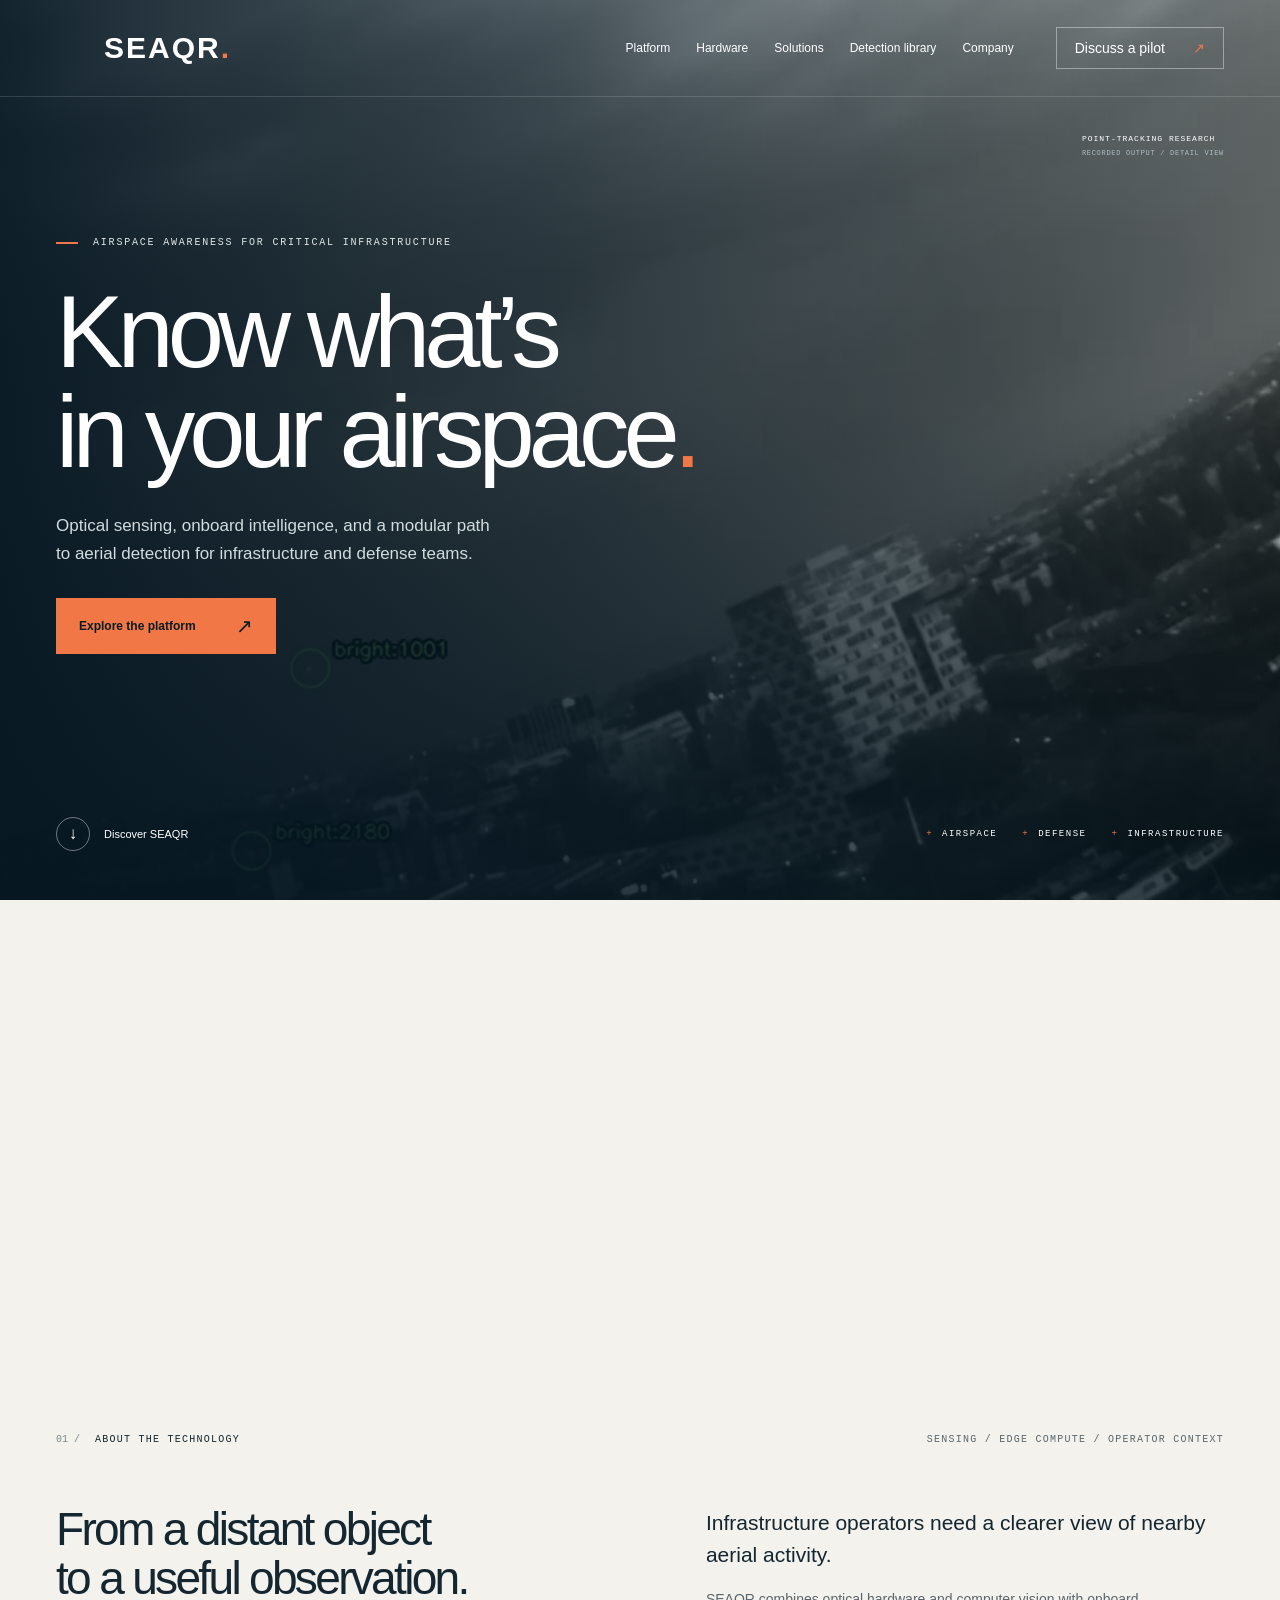
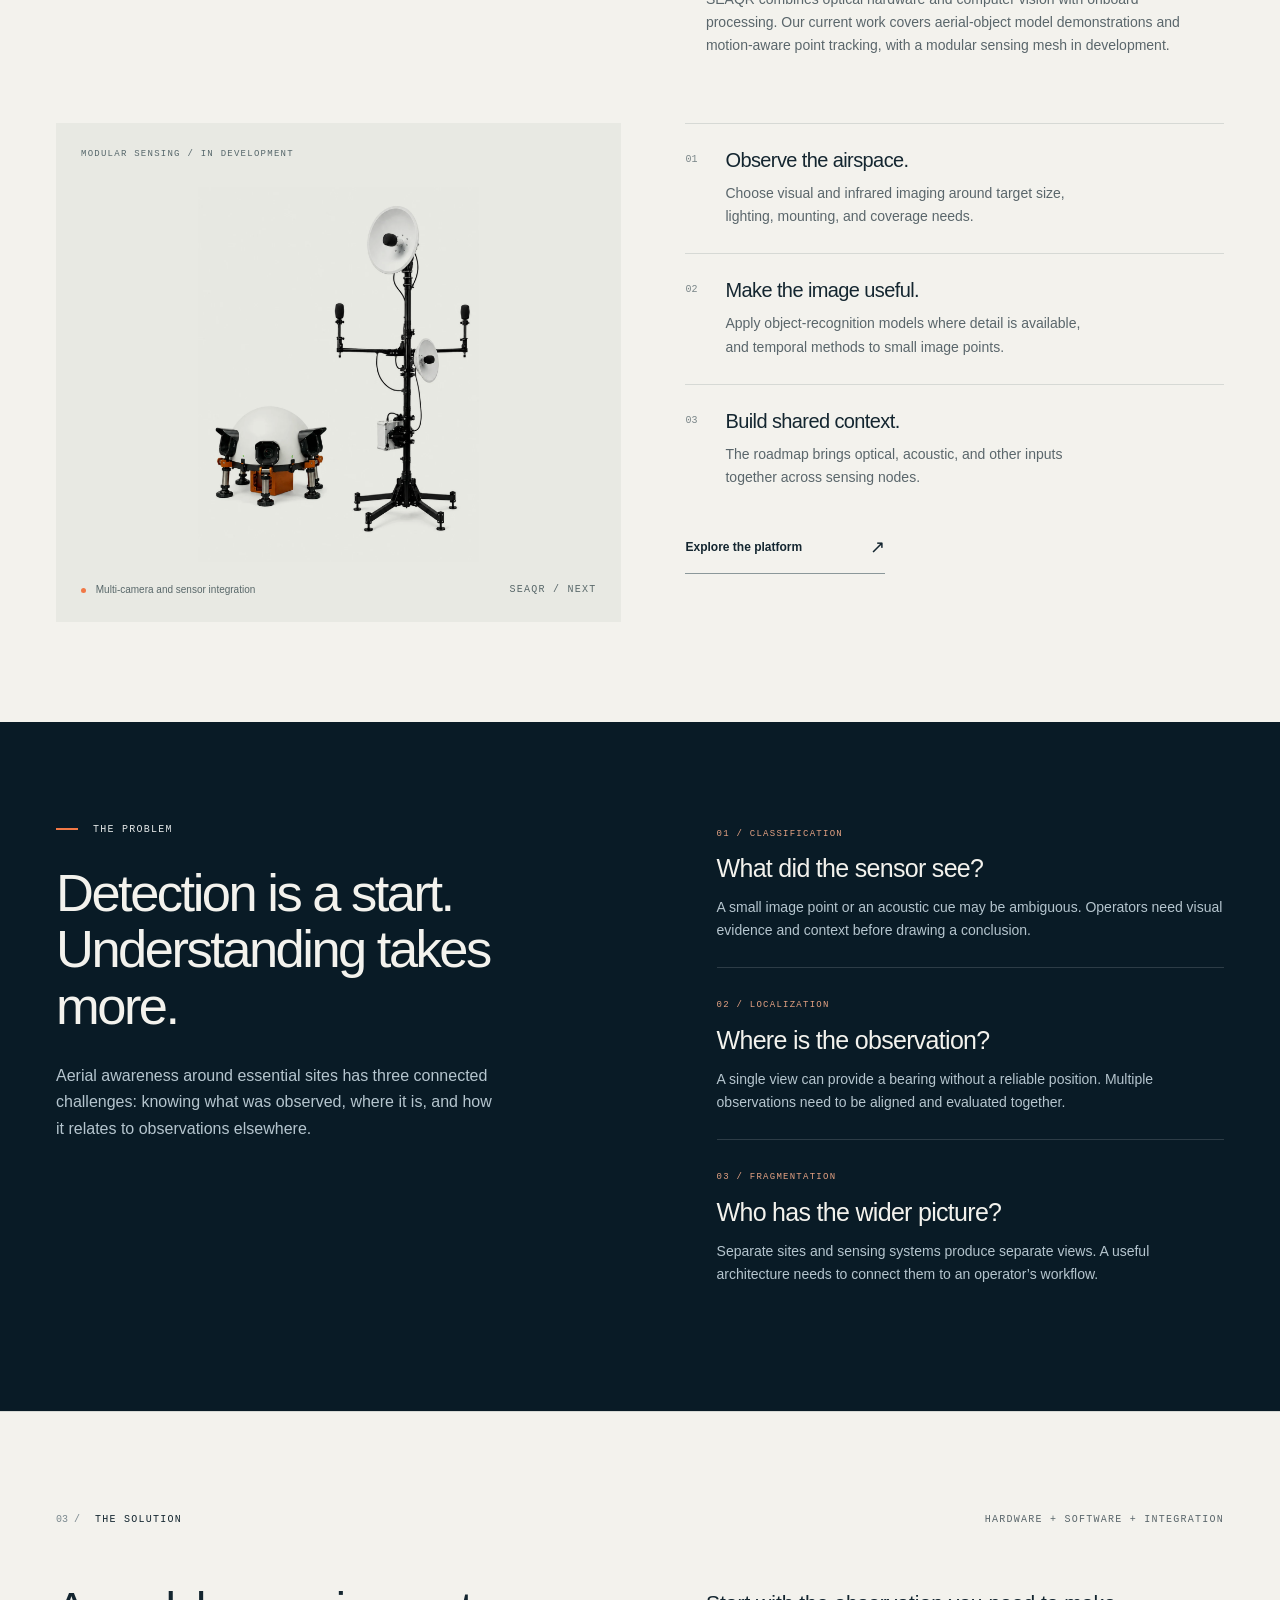
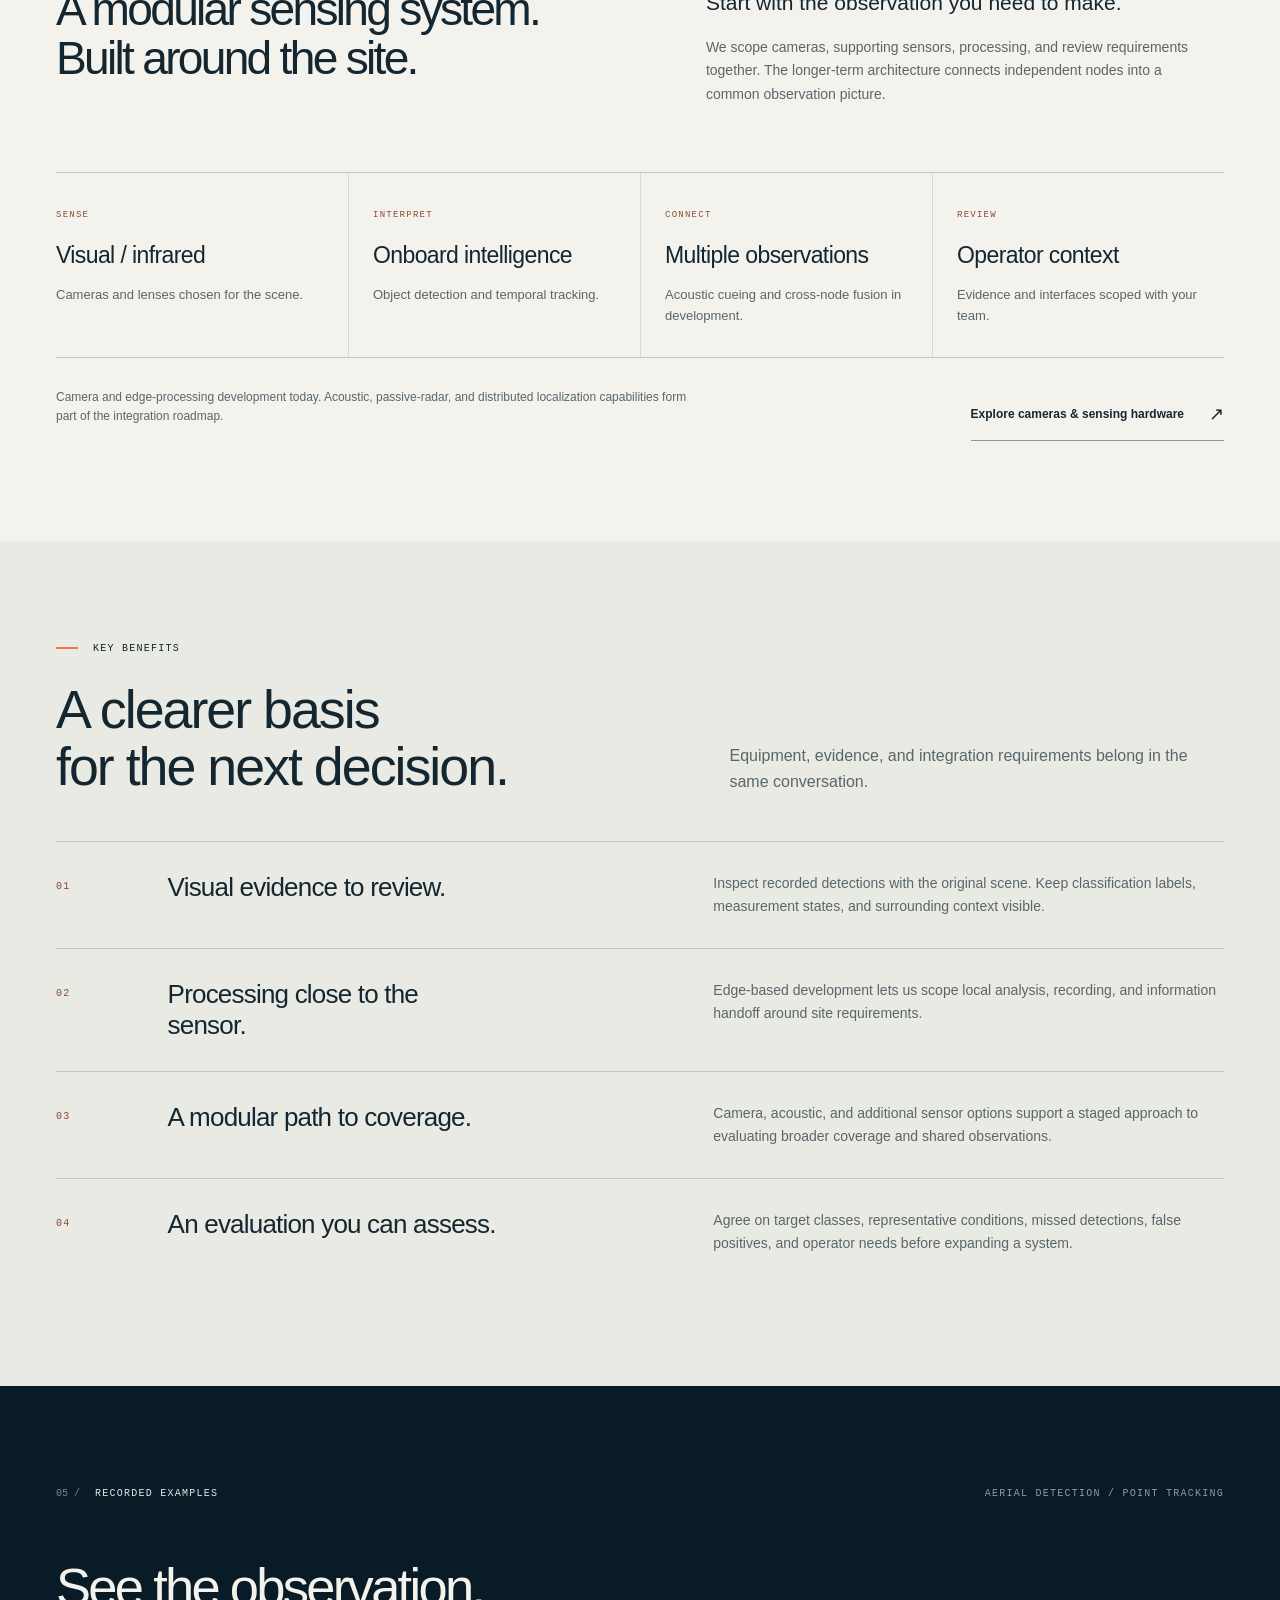
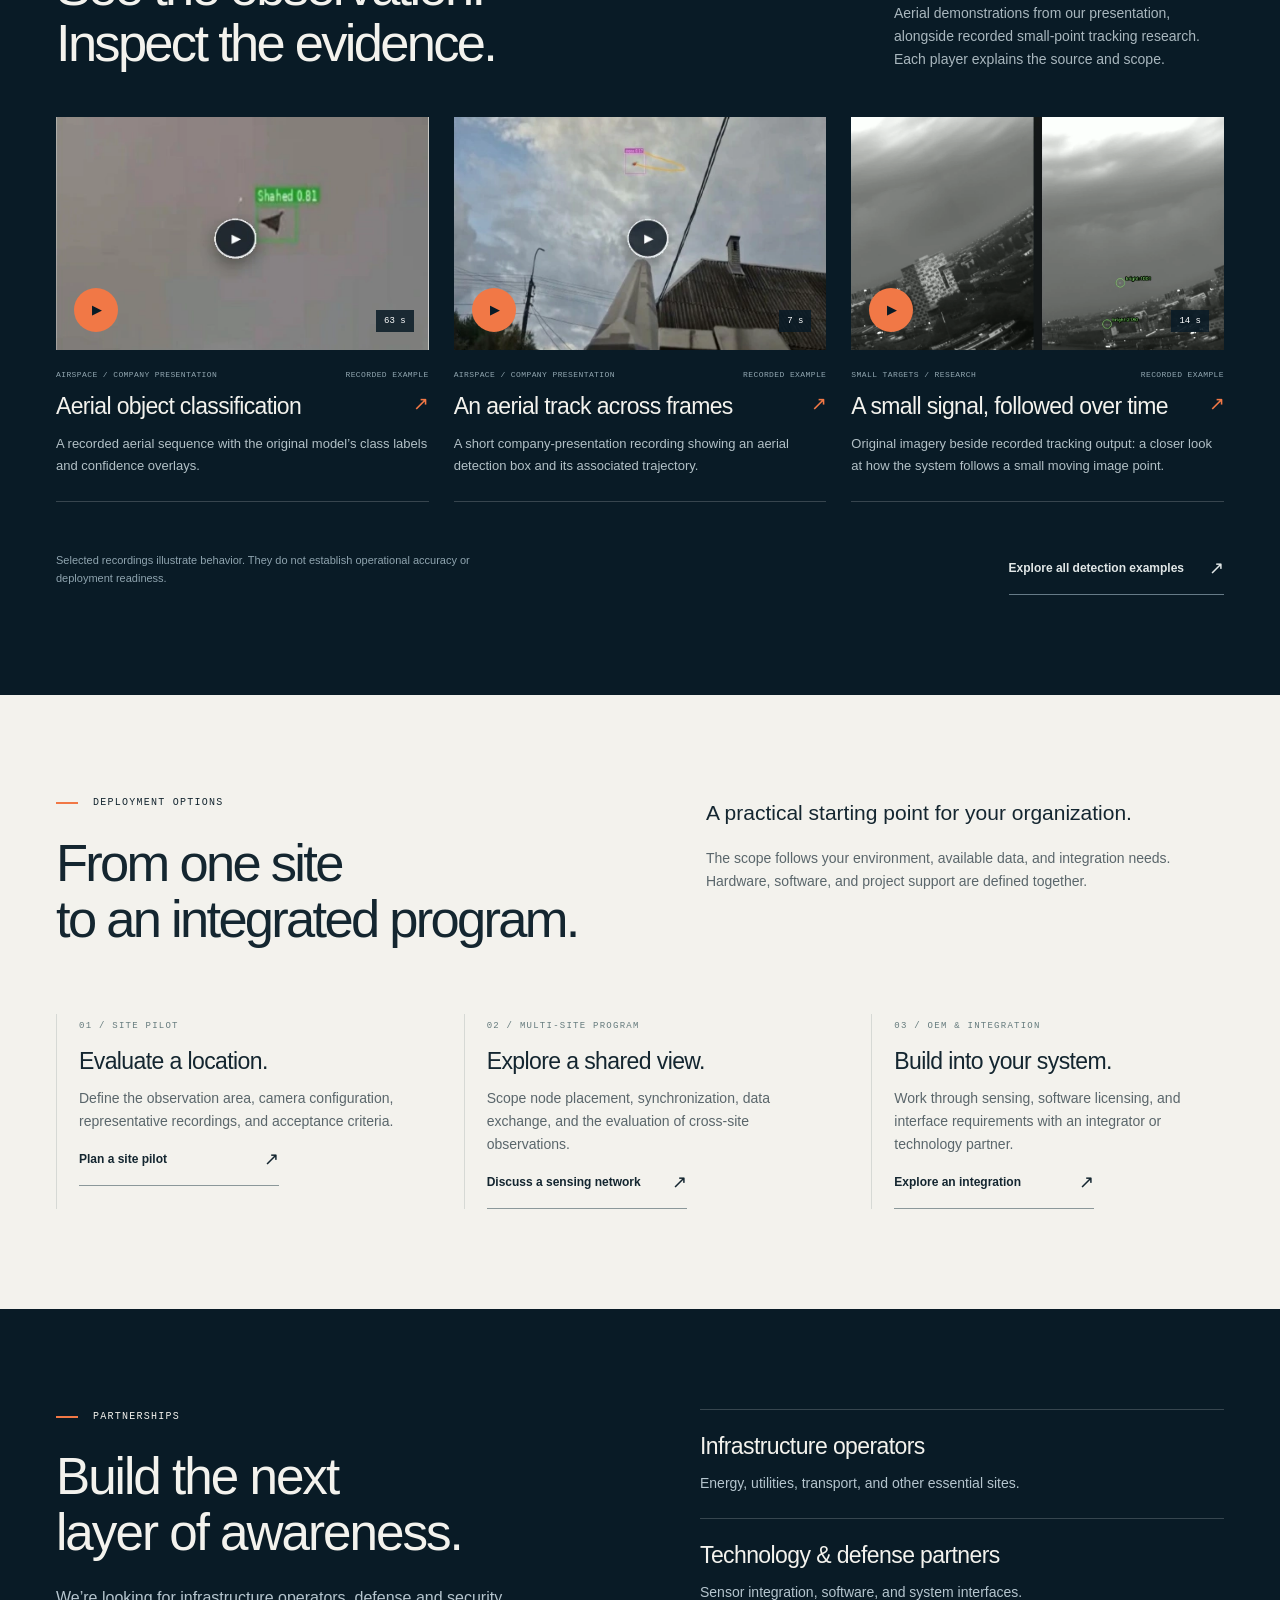
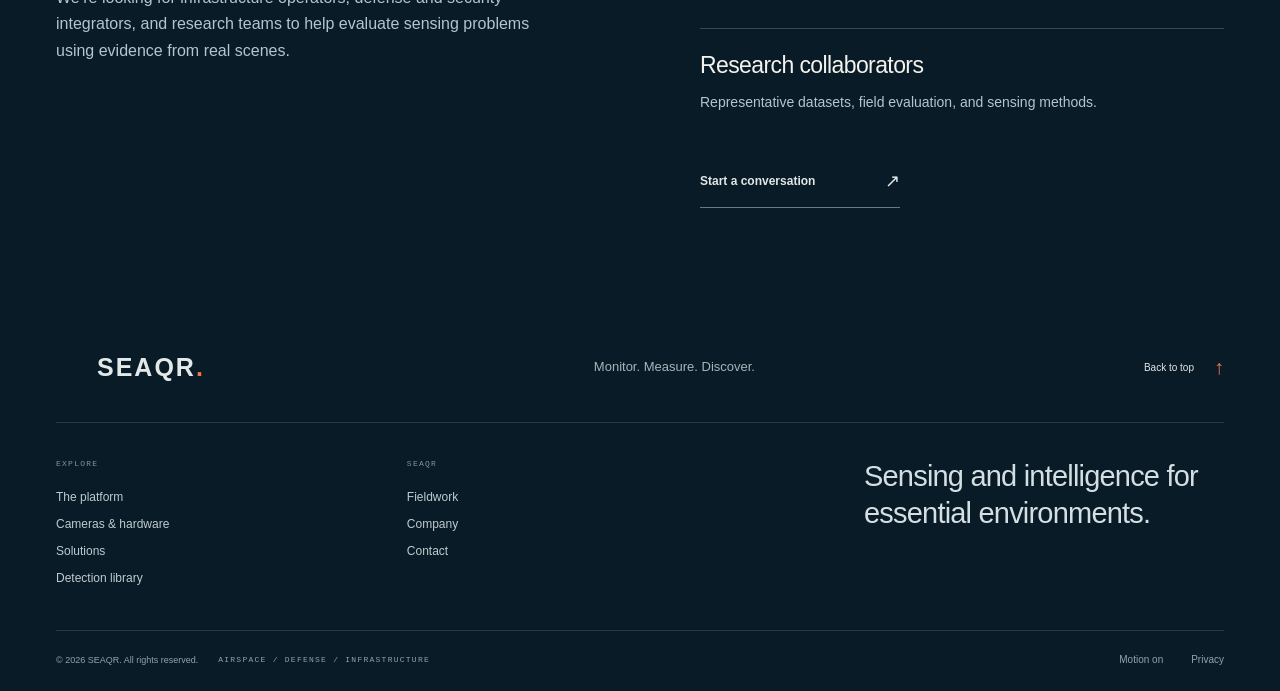
==== commit 3479d68f: "Refocus SEAQR redesign on defense and infrastructure awareness" ====
--- a/index.html
+++ b/index.html
@@ -1,117 +1,27 @@
 <!doctype html><html lang="en">
-<head><meta charset="utf-8"><meta name="viewport" content="width=device-width, initial-scale=1"><meta name="theme-color" content="#091b26"><meta name="description" content="Integrated sensing and onboard intelligence for defense, maritime, infrastructure and research applications."><title>Clarity where it matters. — SEAQR</title><link rel="icon" href="IBY_11.png"><link rel="stylesheet" href="homepage.css"><link rel="stylesheet" href="site.css"><link rel="stylesheet" href="motion.css"><link rel="stylesheet" href="applications.css"><script src="demo-catalog.js" defer></script><script src="site.js" defer></script><script src="motion.js" defer></script></head>
+<head><meta charset="utf-8"><meta name="viewport" content="width=device-width, initial-scale=1"><meta name="theme-color" content="#091b26"><meta name="description" content="SEAQR develops optical sensing, onboard intelligence, and modular sensor integration for airspace awareness, defense, and critical infrastructure."><title>Airspace awareness for critical infrastructure — SEAQR</title><link rel="icon" href="IBY_11.png"><link rel="stylesheet" href="homepage.css"><link rel="stylesheet" href="site.css"><link rel="stylesheet" href="motion.css"><link rel="stylesheet" href="applications.css"><script src="demo-catalog.js" defer></script><script src="site.js" defer></script><script src="motion.js" defer></script></head>
 
 <body class="home"><a class="skip-link" href="#main">Skip to content</a>
 
 <header class="site-header"><a class="brand" href="index.html" aria-label="SEAQR home"><span class="brand-mark" aria-hidden="true"></span><span>SEAQR<span class="brand-dot">.</span></span></a><button class="menu-toggle" aria-label="Open navigation" aria-controls="main-nav" aria-expanded="false"><span></span><span></span></button><nav id="main-nav" aria-label="Main navigation"><a href="platform.html">Platform</a><a href="hardware.html">Hardware</a><a href="solutions.html">Solutions</a><a href="demonstrations.html">Detection library</a><a href="company.html">Company</a><a class="nav-contact" href="contact.html">Discuss a pilot <span aria-hidden="true">↗</span></a></nav></header>
 
 <main id="main">
-    <div class="hero-sequence">
+<div class="hero-sequence">
 <section class="hero" aria-labelledby="hero-title">
-      <div class="hero-film"><div class="hero-image" role="img" aria-label="Recorded whale observation with original model detections"></div><video class="hero-video" data-src="assets/hero/observation-film.mp4" poster="assets/demos/whales/whale-surface-pair.webp" muted loop playsinline preload="none" aria-hidden="true" tabindex="-1"></video></div>
+      <div class="hero-film"><div class="hero-image" role="img" aria-label="Recorded optical scene with original point-tracking output"></div><video class="hero-video" data-src="assets/hero/airspace-observation.mp4" poster="assets/hero/airspace-observation.webp" muted loop playsinline preload="none" aria-hidden="true" tabindex="-1"></video></div>
       <div class="hero-content wrap">
-        <p class="eyebrow light"><span class="orange-line"></span> Intelligence across air and sea</p>
-        <h1 id="hero-title">Clarity where<br>it matters<span class="orange">.</span></h1>
-        <p class="hero-description">Visual sensing and onboard intelligence for defense,<br>maritime awareness, and critical infrastructure.</p>
+        <p class="eyebrow light"><span class="orange-line"></span> Airspace awareness for critical infrastructure</p>
+        <h1 id="hero-title">Know what’s<br>in your airspace<span class="orange">.</span></h1>
+        <p class="hero-description">Optical sensing, onboard intelligence, and a modular path<br>to aerial detection for infrastructure and defense teams.</p>
         <a class="button orange-button" href="#platform">Explore the platform <span aria-hidden="true">↗</span></a>
       </div>
-      <div class="hero-bottom wrap"><a href="#platform" class="scroll-link"><span class="scroll-circle" aria-hidden="true">↓</span> Discover SEAQR</a><div class="hero-domains"><span>Airspace</span><span>Maritime</span><span>Infrastructure</span></div></div>
-      <div class="hero-film-controls"><span class="film-context">Marine perception<br><span>Recorded model output</span></span><button class="film-toggle" hidden type="button" aria-label="Play background video"><span class="film-toggle-icon" aria-hidden="true">▶</span><span class="film-toggle-label">Play film</span></button></div><div class="hero-outro wrap" aria-hidden="true"><span>A closer look.</span><span class="mono">OBSERVATION → UNDERSTANDING</span></div>
+      <div class="hero-bottom wrap"><a href="#platform" class="scroll-link"><span class="scroll-circle" aria-hidden="true">↓</span> Discover SEAQR</a><div class="hero-domains"><span>Airspace</span><span>Defense</span><span>Infrastructure</span></div></div>
+      <div class="hero-film-controls"><span class="film-context">Point-tracking research<br><span>Recorded output / detail view</span></span><button class="film-toggle" hidden type="button" aria-label="Play background video"><span class="film-toggle-icon" aria-hidden="true">▶</span><span class="film-toggle-label">Play film</span></button></div><div class="hero-outro wrap" aria-hidden="true"><span>A closer look.</span><span class="mono">OBSERVATION → UNDERSTANDING</span></div>
     </section>
-</div>
+</div><section class="section-pad defense-about" id="platform"><div class="wrap"><div class="section-top"><p class="eyebrow"><span class="section-number">01 /</span> About the technology</p><span class="mono muted">SENSING / EDGE COMPUTE / OPERATOR CONTEXT</span></div><div class="intro-grid"><h2>From a distant object<br>to a useful observation.</h2><div class="intro-copy"><p>Infrastructure operators need a clearer view of nearby aerial activity.</p><p>SEAQR combines optical hardware and computer vision with onboard processing. Our current work covers aerial-object model demonstrations and motion-aware point tracking, with a modular sensing mesh in development.</p></div></div><div class="platform-grid"><div class="hardware-display defense-hardware-display"><span class="mono display-caption">MODULAR SENSING / IN DEVELOPMENT</span><img src="assets/sensor-stack.webp" alt="SEAQR modular multi-camera and mast sensing concept, in development" loading="lazy"><div class="hardware-bottom"><span><span class="small-dot"></span> Multi-camera and sensor integration</span><span class="mono">SEAQR / NEXT</span></div></div><div class="platform-steps"><article><span class="step-number">01</span><div><h3>Observe the airspace.</h3><p>Choose visual and infrared imaging around target size, lighting, mounting, and coverage needs.</p></div></article><article><span class="step-number">02</span><div><h3>Make the image useful.</h3><p>Apply object-recognition models where detail is available, and temporal methods to small image points.</p></div></article><article><span class="step-number">03</span><div><h3>Build shared context.</h3><p>The roadmap brings optical, acoustic, and other inputs together across sensing nodes.</p></div></article><a class="text-link" href="platform.html">Explore the platform <span aria-hidden="true">↗</span></a></div></div></div></section><section class="section-pad observation-problem defense-problem" id="the-problem"><div class="wrap problem-layout"><div><p class="eyebrow light"><span class="orange-line"></span>The problem</p><h2>Detection is a start.<br>Understanding takes more.</h2><p>Aerial awareness around essential sites has three connected challenges: knowing what was observed, where it is, and how it relates to observations elsewhere.</p></div><div class="problem-rows"><article><span class="mono">01 / CLASSIFICATION</span><h3>What did the sensor see?</h3><p>A small image point or an acoustic cue may be ambiguous. Operators need visual evidence and context before drawing a conclusion.</p></article><article><span class="mono">02 / LOCALIZATION</span><h3>Where is the observation?</h3><p>A single view can provide a bearing without a reliable position. Multiple observations need to be aligned and evaluated together.</p></article><article><span class="mono">03 / FRAGMENTATION</span><h3>Who has the wider picture?</h3><p>Separate sites and sensing systems produce separate views. A useful architecture needs to connect them to an operator’s workflow.</p></article></div></div></section><section class="section-pad defense-solution" id="the-solution"><div class="wrap"><div class="section-top"><p class="eyebrow"><span class="section-number">03 /</span> The solution</p><span class="mono muted">HARDWARE + SOFTWARE + INTEGRATION</span></div><div class="intro-grid"><h2>A modular sensing system.<br>Built around the site.</h2><div class="intro-copy"><p>Start with the observation you need to make.</p><p>We scope cameras, supporting sensors, processing, and review requirements together. The longer-term architecture connects independent nodes into a common observation picture.</p></div></div><div class="defense-flow"><article><span class="mono">SENSE</span><h3>Visual / infrared</h3><p>Cameras and lenses chosen for the scene.</p></article><article><span class="mono">INTERPRET</span><h3>Onboard intelligence</h3><p>Object detection and temporal tracking.</p></article><article><span class="mono">CONNECT</span><h3>Multiple observations</h3><p>Acoustic cueing and cross-node fusion in development.</p></article><article><span class="mono">REVIEW</span><h3>Operator context</h3><p>Evidence and interfaces scoped with your team.</p></article></div><div class="solution-bottom"><p>Camera and edge-processing development today. Acoustic, passive-radar, and distributed localization capabilities form part of the integration roadmap.</p><a class="text-link" href="hardware.html">Explore cameras & sensing hardware <span aria-hidden="true">↗</span></a></div></div></section><section class="section-pad customer-benefits" id="key-benefits"><div class="wrap"><div class="benefits-heading"><div><p class="eyebrow"><span class="orange-line"></span>Key benefits</p><h2>A clearer basis<br>for the next decision.</h2></div><p>Equipment, evidence, and integration requirements belong in the same conversation.</p></div><div class="benefit-lines"><article><span class="mono">01</span><h3>Visual evidence to review.</h3><p>Inspect recorded detections with the original scene. Keep classification labels, measurement states, and surrounding context visible.</p></article><article><span class="mono">02</span><h3>Processing close to the sensor.</h3><p>Edge-based development lets us scope local analysis, recording, and information handoff around site requirements.</p></article><article><span class="mono">03</span><h3>A modular path to coverage.</h3><p>Camera, acoustic, and additional sensor options support a staged approach to evaluating broader coverage and shared observations.</p></article><article><span class="mono">04</span><h3>An evaluation you can assess.</h3><p>Agree on target classes, representative conditions, missed detections, false positives, and operator needs before expanding a system.</p></article></div></div></section><section class="evidence section-pad" id="evidence"><div class="wrap"><div class="section-top"><p class="eyebrow light"><span class="section-number">05 /</span> Recorded examples</p><span class="mono soft">AERIAL DETECTION / POINT TRACKING</span></div><div class="evidence-heading"><h2>See the observation.<br>Inspect the evidence.</h2><p>Aerial demonstrations from our presentation, alongside recorded small-point tracking research. Each player explains the source and scope.</p></div><div class="clip-grid"><article class="clip-card" data-category="airspace" data-kind="video"><button class="clip-open" data-video="aerial-classification" aria-label="Watch Aerial object classification"><img src="assets/demos/airspace/aerial-classification.webp" alt="Aerial object with a recorded classification overlay from the company deck" loading="lazy"><span class="clip-play" aria-hidden="true">▶</span><span class="clip-length">63 s</span></button><div class="clip-card-copy"><div class="clip-meta"><span>Airspace / Company presentation</span><span>Recorded example</span></div><h3><button data-video="aerial-classification">Aerial object classification <span aria-hidden="true">↗</span></button></h3><p>A recorded aerial sequence with the original model’s class labels and confidence overlays.</p></div></article><article class="clip-card" data-category="airspace" data-kind="video"><button class="clip-open" data-video="aerial-tracking" aria-label="Watch An aerial track across frames"><img src="assets/demos/airspace/aerial-tracking.webp" alt="Aerial detection and trajectory overlay in the company presentation" loading="lazy"><span class="clip-play" aria-hidden="true">▶</span><span class="clip-length">7 s</span></button><div class="clip-card-copy"><div class="clip-meta"><span>Airspace / Company presentation</span><span>Recorded example</span></div><h3><button data-video="aerial-tracking">An aerial track across frames <span aria-hidden="true">↗</span></button></h3><p>A short company-presentation recording showing an aerial detection box and its associated trajectory.</p></div></article><article class="clip-card" data-category="small-targets" data-kind="video"><button class="clip-open" data-video="daylight-comparison" aria-label="Watch A small signal, followed over time"><img src="assets/demos/small-targets/daylight-comparison.webp" alt="Original daylight scene beside recorded green tracking markers" loading="lazy"><span class="clip-play" aria-hidden="true">▶</span><span class="clip-length">14 s</span></button><div class="clip-card-copy"><div class="clip-meta"><span>Small targets / Research</span><span>Recorded example</span></div><h3><button data-video="daylight-comparison">A small signal, followed over time <span aria-hidden="true">↗</span></button></h3><p>Original imagery beside recorded tracking output: a closer look at how the system follows a small moving image point.</p></div></article></div><div class="gallery-bottom"><p>Selected recordings illustrate behavior. They do not establish operational accuracy or deployment readiness.</p><a class="text-link light-link" href="demonstrations.html">Explore all detection examples <span aria-hidden="true">↗</span></a></div></div></section><section class="section-pad defense-options" id="deployment-options"><div class="wrap"><div class="intro-grid"><div><p class="eyebrow"><span class="orange-line"></span>Deployment options</p><h2>From one site<br>to an integrated program.</h2></div><div class="intro-copy"><p>A practical starting point for your organization.</p><p>The scope follows your environment, available data, and integration needs. Hardware, software, and project support are defined together.</p></div></div><div class="discipline-grid"><article><span class="mono">01 / SITE PILOT</span><h3>Evaluate a location.</h3><p>Define the observation area, camera configuration, representative recordings, and acceptance criteria.</p><a class="text-link" href="contact.html?interest=Infrastructure%20pilot">Plan a site pilot <span aria-hidden="true">↗</span></a></article><article><span class="mono">02 / MULTI-SITE PROGRAM</span><h3>Explore a shared view.</h3><p>Scope node placement, synchronization, data exchange, and the evaluation of cross-site observations.</p><a class="text-link" href="contact.html?interest=Platform%20integration">Discuss a sensing network <span aria-hidden="true">↗</span></a></article><article><span class="mono">03 / OEM & INTEGRATION</span><h3>Build into your system.</h3><p>Work through sensing, software licensing, and interface requirements with an integrator or technology partner.</p><a class="text-link" href="contact.html?interest=Platform%20integration">Explore an integration <span aria-hidden="true">↗</span></a></article></div></div></section><section class="section-pad defense-partners" id="partnerships"><div class="wrap"><div><p class="eyebrow"><span class="orange-line"></span>Partnerships</p><h2>Build the next<br>layer of awareness.</h2><p>We’re looking for infrastructure operators, defense and security integrators, and research teams to help evaluate sensing problems using evidence from real scenes.</p></div><div class="partner-list"><article><h3>Infrastructure operators</h3><p>Energy, utilities, transport, and other essential sites.</p></article><article><h3>Technology & defense partners</h3><p>Sensor integration, software, and system interfaces.</p></article><article><h3>Research collaborators</h3><p>Representative datasets, field evaluation, and sensing methods.</p></article><a class="text-link light-link" href="contact.html">Start a conversation <span aria-hidden="true">↗</span></a></div></div></section>
+</main>
 
-
-
-<section class="section-pad observation-problem" id="the-problem" aria-labelledby="problem-title"><div class="wrap problem-layout">
-  <div><p class="eyebrow"><span class="orange-line"></span>The problem</p><h2 id="problem-title">The difficult part<br>is knowing what<br>to look for.</h2><p>A small object on the water. A brief surfacing. A point moving against a shifting background. Useful observations can be easy to miss.</p></div>
-  <div class="problem-rows">
-    <article><span class="mono">01 / VISIBILITY</span><h3>The scene keeps changing.</h3><p>Glare, darkness, waves, and camera movement change what an optical system can see. The sensing setup has to fit those conditions.</p></article>
-    <article><span class="mono">02 / ATTENTION</span><h3>The important moment can be brief.</h3><p>Researchers and operators need to find relevant objects in long recordings, then inspect enough surrounding footage to understand them.</p></article>
-    <article><span class="mono">03 / CONTEXT</span><h3>A box is only the beginning.</h3><p>A detection becomes useful when someone can review the object, its movement, and the scene around it.</p></article>
-  </div>
-</div></section>
-<section id="platform" class="platform section-pad">
-      <div class="wrap">
-        <div class="section-top"><p class="eyebrow"><span class="section-number">01 /</span> About the technology</p><span class="mono muted">SENSE → PROCESS → UNDERSTAND</span></div>
-        <div class="intro-grid"><h2>Cameras, compute,<br>and a closer look.</h2><div class="intro-copy"><p>Capture the scene. Run the model. Review the observation.</p><p>SEAQR brings optical field hardware, onboard processing, and computer vision into one development workflow. Our vessel and whale models identify objects in recorded imagery; our small-target research follows image points across frames.</p></div></div>
-        <div class="platform-grid">
-          <div class="hardware-display"><span class="mono display-caption">SEAQR / OPTICAL FIELD NODE</span><img src="assets/optical-node.webp" alt="SEAQR dual-lens optical sensing node" width="1400" height="883" loading="lazy"><div class="hardware-bottom"><span><span class="small-dot"></span> Maritime field hardware</span><span class="mono">01—A</span></div></div>
-          <div class="platform-steps">
-
-<article><span class="step-number">01</span><div><h3>Sense the environment</h3><p>Optical field systems today. A modular architecture in development for visual, infrared, and acoustic sensing.</p></div><span class="step-icon" aria-hidden="true">◎</span></article>
-
-
-<article><span class="step-number">02</span><div><h3>Process at the edge</h3><p>Onboard compute brings analysis closer to the source, with development on NVIDIA Jetson hardware.</p></div><span class="step-icon" aria-hidden="true">⌘</span></article>
-
-
-<article><span class="step-number">03</span><div><h3>Build a clearer picture</h3><p>Object-detection models and motion-aware tracking turn image sequences into observations operators can review.</p></div><span class="step-icon" aria-hidden="true">↗</span></article>
-
-            <a class="text-link" href="platform.html">How the technology fits together <span aria-hidden="true">↗</span></a>
-          </div>
-        </div>
-      </div>
-    </section>
-
-
-
-<section class="evidence section-pad" id="evidence"><div class="wrap"><div class="section-top"><p class="eyebrow light"><span class="section-number">02 /</span> The work, in motion</p><span class="mono soft">RECORDED DETECTION EXAMPLES</span></div><div class="evidence-heading"><h2>Don’t just read about it.<br>See it working.</h2><p>Selected sequences from our model evaluations and tracking research. Original model outputs, ready to explore.</p></div><div class="clip-grid ">
-<article class="clip-card" data-category="vessels" data-kind="video"><button class="clip-open" data-video="buoy-observation" aria-label="Watch A buoy in a moving scene"><img src="assets/buoy-detection.webp" alt="Buoy with a green recorded model detection box" width="1280" height="720" loading="lazy"><span class="clip-play" aria-hidden="true">▶</span><span class="clip-length">33 s</span></button><div class="clip-card-copy"><div class="clip-meta"><span>Maritime / Recorded detection</span><span>Recorded example</span></div><h3><button data-video="buoy-observation">A buoy in a moving scene <span aria-hidden="true">↗</span></button></h3><p>Recorded visual detection around a buoy in open water. Watch the original demonstration from our field presentation.</p></div></article>
-
-<article class="clip-card" data-category="whales" data-kind="video"><button class="clip-open" data-video="whale-surface-pair" aria-label="Watch Whale detection at the surface"><img src="assets/demos/whales/whale-surface-pair.webp" alt="Two whales with original blue detection boxes" width="1280" height="720" loading="lazy"><span class="clip-play" aria-hidden="true">▶</span><span class="clip-length">16 s</span></button><div class="clip-card-copy"><div class="clip-meta"><span>Marine life / YOLO</span><span>Recorded example</span></div><h3><button data-video="whale-surface-pair">Whale detection at the surface <span aria-hidden="true">↗</span></button></h3><p>Two whales surface and dive, with the original model predictions visible throughout the sequence.</p></div></article>
-
-<article class="clip-card" data-category="small-targets" data-kind="video"><button class="clip-open" data-video="daylight-comparison" aria-label="Watch A small signal, followed over time"><img src="assets/demos/small-targets/daylight-comparison.webp" alt="Original daylight scene beside recorded green tracking markers" width="1280" height="720" loading="lazy"><span class="clip-play" aria-hidden="true">▶</span><span class="clip-length">14 s</span></button><div class="clip-card-copy"><div class="clip-meta"><span>Small targets / Research</span><span>Recorded example</span></div><h3><button data-video="daylight-comparison">A small signal, followed over time <span aria-hidden="true">↗</span></button></h3><p>Original imagery beside recorded tracking output: a closer look at how the system follows a small moving image point.</p></div></article>
-</div><div class="gallery-bottom"><p>Selected examples illustrate model behavior; they are not an aggregate accuracy benchmark.</p><a class="text-link light-link" href="demonstrations.html">Explore the detection library <span aria-hidden="true">↗</span></a></div></div></section>
-
-
-
-
-<section class="section-pad usecase-overview" id="applications" aria-labelledby="applications-title"><div class="wrap">
-  <div class="section-top"><p class="eyebrow"><span class="section-number">03 /</span> Use cases</p><span class="mono muted">START WITH THE OBSERVATION YOU NEED</span></div>
-  <div class="application-heading"><h2 id="applications-title">A clearer view.<br>A practical purpose.</h2><p>For crews, researchers, and site operators, the useful question is the same: what do we need to notice, and what will we do with that information?</p></div>
-  <div class="usecase-features">
-    <article><div class="usecase-picture"><img src="assets/demos/vessels/yolo26-ships-validation.webp" alt="Recorded ship detections in a port-side validation image" width="1280" height="720" loading="lazy"><span class="image-label">Vessel model / validation still</span></div><div class="usecase-feature-copy"><p class="eyebrow">For maritime operators</p><h3>See what shares the water.</h3><p>Review vessels and surface objects around a route or approach. Our ship and buoy examples provide a starting point for evaluating collision and hazard awareness.</p><a class="text-link" href="solutions.html#collision-awareness">Explore vessel awareness <span aria-hidden="true">↗</span></a></div></article>
-    <article><div class="usecase-picture"><img src="assets/demos/whales/whale-surface-pair.webp" alt="Two whales surfacing with recorded model predictions" width="1280" height="720" loading="lazy"><span class="image-label">Marine mammal model / recorded output</span></div><div class="usecase-feature-copy"><p class="eyebrow">For research teams</p><h3>Find the moments worth studying.</h3><p>Locate candidate marine mammal sightings in recorded imagery, then inspect the original sequence. Selected whale detections show the observation workflow.</p><a class="text-link" href="solutions.html#biological-tracking">Explore biological tracking <span aria-hidden="true">↗</span></a></div></article>
-  </div>
-  <div class="usecase-index">
-    <a href="solutions.html#man-overboard"><span class="mono">Safety evaluation</span><h3>Man-overboard search support <span aria-hidden="true">↗</span></h3><p>Define a controlled evaluation for people in the water.</p></a>
-    <a href="solutions.html#night-navigation"><span class="mono">Camera & sensor selection</span><h3>Night and low-light observation <span aria-hidden="true">↗</span></h3><p>Choose imaging channels around the conditions.</p></a>
-    <a href="solutions.html#anomaly-detection"><span class="mono">Research</span><h3>Environmental changes <span aria-hidden="true">↗</span></h3><p>Study observations alongside the conditions that produced them.</p></a>
-    <a href="solutions.html#hazard-awareness"><span class="mono">Ports & approaches</span><h3>Activity in busy waters <span aria-hidden="true">↗</span></h3><p>Review vessels, buoys, and activity around an area of interest.</p></a>
-  </div>
-  <div class="mission-links"><a href="solutions.html#defense">Defense & security <span aria-hidden="true">↗</span></a><a href="solutions.html#airborne">Airborne observation <span aria-hidden="true">↗</span></a><a href="solutions.html#infrastructure">Infrastructure <span aria-hidden="true">↗</span></a></div>
-</div></section>
-
-
-
-
-
-<section class="section-pad customer-benefits" id="key-benefits" aria-labelledby="benefits-title"><div class="wrap">
-  <div class="benefits-heading"><div><p class="eyebrow"><span class="orange-line"></span>Key benefits</p><h2 id="benefits-title">Useful beyond<br>the detection box.</h2></div><p>The value is in how an observation helps your team work. We scope the equipment and evaluation around that job.</p></div>
-  <div class="benefit-lines">
-    <article><span class="mono">01</span><h3>Keep the evidence in view.</h3><p>Review model output with its source imagery. Inspect the surrounding scene and follow the sequence rather than relying on an isolated label.</p></article>
-    <article><span class="mono">02</span><h3>Fit the sensing to the site.</h3><p>Start with mounting, lighting, target size, and observation distance. Those requirements guide camera, lens, and processing choices.</p></article>
-    <article><span class="mono">03</span><h3>Know what a pilot needs to prove.</h3><p>Agree on representative footage, missed detections, false positives, and operator needs before deciding how to expand a deployment.</p></article>
-  </div>
-  <a class="text-link" href="solutions.html#pilot">Plan an application-specific evaluation <span aria-hidden="true">↗</span></a>
-</div></section>
-<section id="fieldwork" class="fieldwork section-pad">
-      <div class="wrap"><div class="section-top"><p class="eyebrow"><span class="section-number">04 /</span> The hardware</p><span class="mono muted">REAL HARDWARE. REAL ENVIRONMENTS.</span></div>
-        <div class="field-grid"><div class="field-photo"><img src="assets/optical-field.webp" alt="SEAQR optical node mounted on a vessel deck during maritime fieldwork" width="810" height="569" loading="lazy"><span class="image-label">Maritime field installation / SEAQR</span></div><div class="field-copy"><p class="eyebrow">Cameras are part of the system</p><h2>The equipment<br>behind the image.</h2><p>A field system needs more than a camera. Mounting, enclosure, compute, and supporting sensors all shape the recording. Explore our optical nodes, our ZWO and Boson camera options, and the next generation of modular hardware.</p><div class="field-facts"><div><span class="mono">FIELD HARDWARE</span><p>Optical sensing & onboard compute</p></div><div><span class="mono">ENGINEERING FOCUS</span><p>Detection, motion & temporal tracking</p></div></div><a class="text-link" href="hardware.html">Explore cameras & hardware <span aria-hidden="true">↗</span></a></div></div>
-        <div class="development-strip"><div><span class="status-tag">In development</span><h3>A modular next step.</h3><p>Exploring integrated visual, infrared, and acoustic sensing for a broader picture of the environment.</p></div><img src="assets/sensor-stack.webp" alt="Next-generation modular sensor stack shown in the SEAQR pitch deck, in development" width="1086" height="1448" loading="lazy"><a href="hardware.html#configurations" class="text-link">Explore platform options <span aria-hidden="true">↗</span></a></div>
-      </div>
-    </section>
-
-
-
-<section id="company" class="company section-pad"><div class="wrap company-grid"><p class="eyebrow light"><span class="section-number">05 /</span> Company</p><div><h2>Different disciplines.<br>One clearer picture.</h2><p>SEAQR brings together computer vision, software, and hardware engineering to develop sensing systems grounded in field experience.</p><p>From our maritime roots to new infrastructure applications, we’re working toward a shared goal: helping people understand what is happening around the places that matter.</p><a class="text-link light-link" href="company.html">Meet SEAQR <span aria-hidden="true">↗</span></a></div></div></section>
-
-
-
-<section class="closing-cta"><div class="wrap"><div><p class="eyebrow"><span class="orange-line"></span>Build a clearer picture</p><h2>What do you need to see?</h2><p>A maritime deployment, an infrastructure pilot, or a research collaboration. Let’s start with your environment.</p></div><a class="button orange-button" href="contact.html">Discuss a pilot <span aria-hidden="true">↗</span></a></div></section>
-
-  </main>
-
-<footer class="site-footer"><div class="wrap"><div class="footer-top"><a class="brand" href="index.html" aria-label="SEAQR home"><span class="brand-mark" aria-hidden="true"></span><span>SEAQR<span class="brand-dot">.</span></span></a><p>Monitor. Measure. Discover.</p><a href="#main" class="back-top">Back to top <span aria-hidden="true">↑</span></a></div><div class="footer-nav"><div><span class="mono">Explore</span><a href="platform.html">The platform</a><a href="hardware.html">Cameras & hardware</a><a href="solutions.html">Solutions</a><a href="demonstrations.html">Detection library</a></div><div><span class="mono">SEAQR</span><a href="fieldwork.html">Fieldwork</a><a href="company.html">Company</a><a href="contact.html">Contact</a></div><div class="footer-statement">Sensing and intelligence for the environments that matter.</div></div><div class="footer-bottom"><span>© <span id="year">2026</span> SEAQR. All rights reserved.</span><span class="mono">AIR / SEA / INFRASTRUCTURE</span><button class="motion-switch" type="button" aria-pressed="true">Motion on</button><a href="privacy.html">Privacy</a></div></div></footer>
+<footer class="site-footer"><div class="wrap"><div class="footer-top"><a class="brand" href="index.html" aria-label="SEAQR home"><span class="brand-mark" aria-hidden="true"></span><span>SEAQR<span class="brand-dot">.</span></span></a><p>Monitor. Measure. Discover.</p><a href="#main" class="back-top">Back to top <span aria-hidden="true">↑</span></a></div><div class="footer-nav"><div><span class="mono">Explore</span><a href="platform.html">The platform</a><a href="hardware.html">Cameras & hardware</a><a href="solutions.html">Solutions</a><a href="demonstrations.html">Detection library</a></div><div><span class="mono">SEAQR</span><a href="fieldwork.html">Fieldwork</a><a href="company.html">Company</a><a href="contact.html">Contact</a></div><div class="footer-statement">Sensing and intelligence for essential environments.</div></div><div class="footer-bottom"><span>© <span id="year">2026</span> SEAQR. All rights reserved.</span><span class="mono">AIRSPACE / DEFENSE / INFRASTRUCTURE</span><button class="motion-switch" type="button" aria-pressed="true">Motion on</button><a href="privacy.html">Privacy</a></div></div></footer>
 
 <dialog class="video-dialog" id="video-dialog" aria-labelledby="video-dialog-title"><button class="dialog-close" aria-label="Close demonstration">Close <span aria-hidden="true">×</span></button><div class="dialog-player"><video controls playsinline preload="metadata" aria-label="Recorded detection demonstration"></video></div><div class="dialog-info"><p class="eyebrow" id="video-dialog-category"></p><h2 id="video-dialog-title"></h2><p id="video-dialog-description"></p><p id="video-dialog-note" class="video-context"></p><a class="text-link light-link" href="contact.html">Discuss your application <span aria-hidden="true">↗</span></a></div></dialog>
 </body>
--- a/motion.css
+++ b/motion.css
@@ -47,7 +47,7 @@
   object-position: center;
 }
 .hero-film .hero-image {
-  background: url('assets/demos/whales/whale-surface-pair.webp') center / cover no-repeat;
+  background: url('assets/hero/airspace-observation.webp') center / cover no-repeat;
   z-index: 0;
 }
 .hero-video { opacity: 0; transition: opacity 1.2s ease; z-index: 1; }
--- a/applications.css
+++ b/applications.css
@@ -1,5 +1,36 @@
 /* Application stories and the camera-to-field-system hardware guide. */
 figure{margin:0}
+.defense-hardware-display>img{max-height:420px;height:420px;width:100%;object-fit:contain;mix-blend-mode:multiply}
+.defense-problem{background:var(--navy);color:var(--paper)}
+.defense-problem .problem-layout>div>p:not(.eyebrow),.defense-problem .problem-rows p{color:#b5c5ce}
+.defense-problem .problem-rows article{border-color:#ffffff26}
+.defense-problem .problem-rows .mono{color:#e5a283}
+.defense-problem .problem-layout h2{font-size:clamp(38px,4.1vw,59px)}
+.defense-flow{display:grid;grid-template-columns:repeat(4,minmax(0,1fr));gap:0;margin-top:55px;border-block:1px solid #bdc9c2}
+.defense-flow article{padding:30px 24px;border-left:1px solid var(--line)}
+.defense-flow article:first-child{border-left:0;padding-left:0}
+.defense-flow .mono{font-size:9px;color:#8b4b2e}
+.defense-flow h3{font-size:23px;letter-spacing:-.6px;line-height:1.2;margin:20px 0 14px}
+.defense-flow p{font-size:13px;color:var(--muted)}
+.solution-bottom{display:flex;align-items:start;justify-content:space-between;gap:55px;margin-top:30px}
+.solution-bottom>p{font-size:12px;color:var(--muted);max-width:650px}
+.solution-bottom .text-link{margin-top:0;white-space:nowrap;font-size:12px}
+.defense-options .discipline-grid .text-link{font-size:12px}
+.defense-options .intro-grid h2{margin-top:25px}
+.defense-partners{background:var(--navy);color:var(--paper)}
+.defense-partners>.wrap{display:grid;grid-template-columns:1fr 1fr;gap:120px}
+.defense-partners h2{font-size:clamp(38px,4vw,58px);letter-spacing:-2px;line-height:1.08;margin:25px 0}
+.defense-partners .wrap>div>p:not(.eyebrow){font-size:16px;max-width:490px;color:#b5c5ce}
+.partner-list article{border-top:1px solid #ffffff30;padding:23px 0}
+.partner-list h3{font-size:23px;letter-spacing:-.6px;margin-bottom:12px}
+.partner-list p{font-size:14px;color:#b5c5ce}
+.hardware-concept-image{background:#e4e8df;padding:30px}
+.hardware-concept-image img{object-fit:contain!important;mix-blend-mode:multiply}
+.platform-tabs{grid-template-columns:repeat(3,1fr)}
+.defense-about .intro-grid h2,.defense-solution .intro-grid h2{font-size:clamp(36px,3.6vw,54px)}
+@media(max-width:1000px){.defense-partners>.wrap{gap:60px}.defense-flow{grid-template-columns:repeat(2,minmax(0,1fr))}.defense-flow article:nth-child(3){border-left:0;padding-left:0}.defense-flow article:nth-child(n+3){border-top:1px solid var(--line)}.solution-bottom{flex-direction:column;gap:25px}.platform-tabs{grid-template-columns:repeat(3,minmax(130px,1fr))}}
+@media(max-width:800px){.defense-partners>.wrap{grid-template-columns:1fr;gap:40px}.defense-hardware-display>img{height:350px}.defense-partners .wrap>div>p:not(.eyebrow){max-width:650px}.defense-flow h3{font-size:22px}.hardware-concept-image{padding:22px}.platform-tabs{grid-template-columns:repeat(3,minmax(100px,1fr))}}
+@media(max-width:480px){.defense-flow{grid-template-columns:1fr}.defense-flow article{border-left:0;padding:25px 0}.defense-flow article+article{border-top:1px solid var(--line)}.solution-bottom .text-link{white-space:normal}.defense-partners h2{font-size:40px}.defense-problem .problem-layout h2{font-size:39px}.defense-hardware-display>img{height:300px}.footer-bottom>.mono{font-size:7px}}
 .observation-problem{border-bottom:1px solid var(--line)}
 .problem-layout{display:grid;grid-template-columns:1.1fr 1fr;gap:clamp(40px,8vw,140px)}
 .problem-layout h2{font-size:clamp(38px,4.2vw,64px);line-height:1.08;letter-spacing:-2.5px;margin:28px 0}
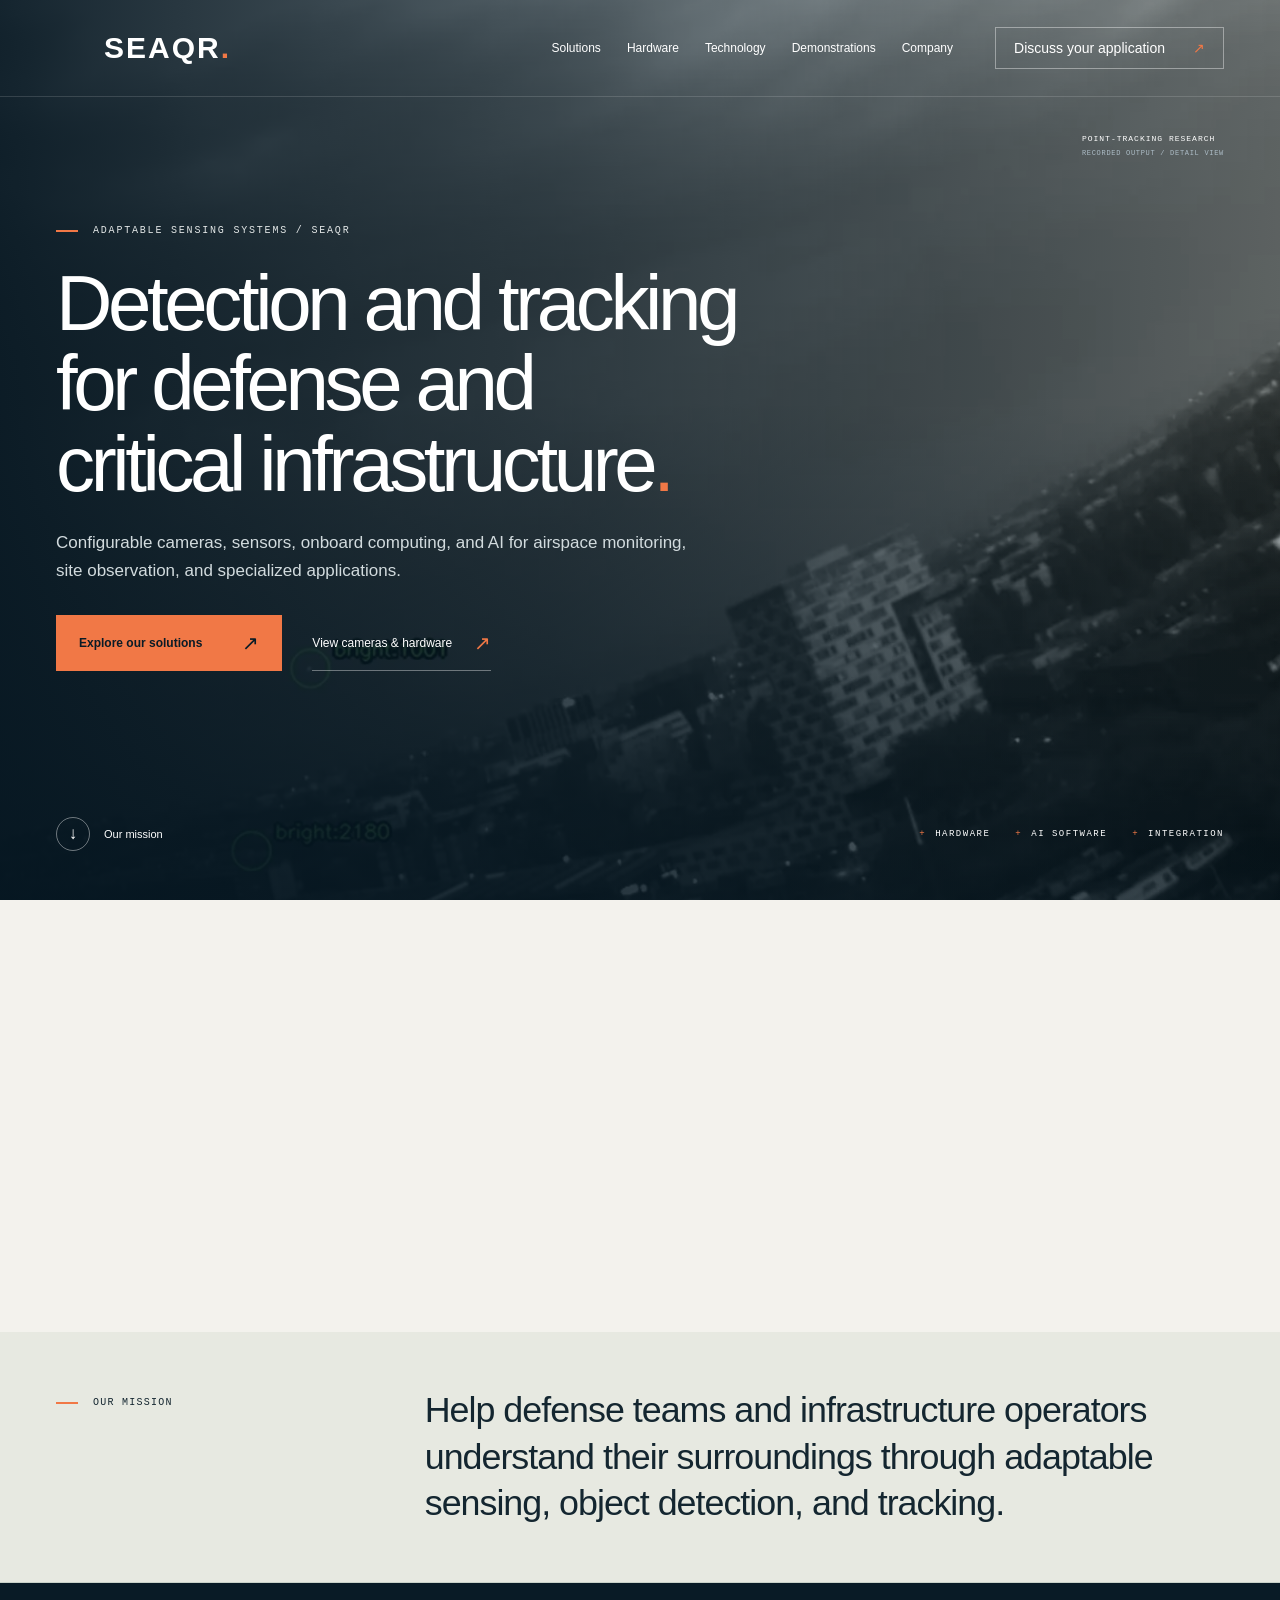
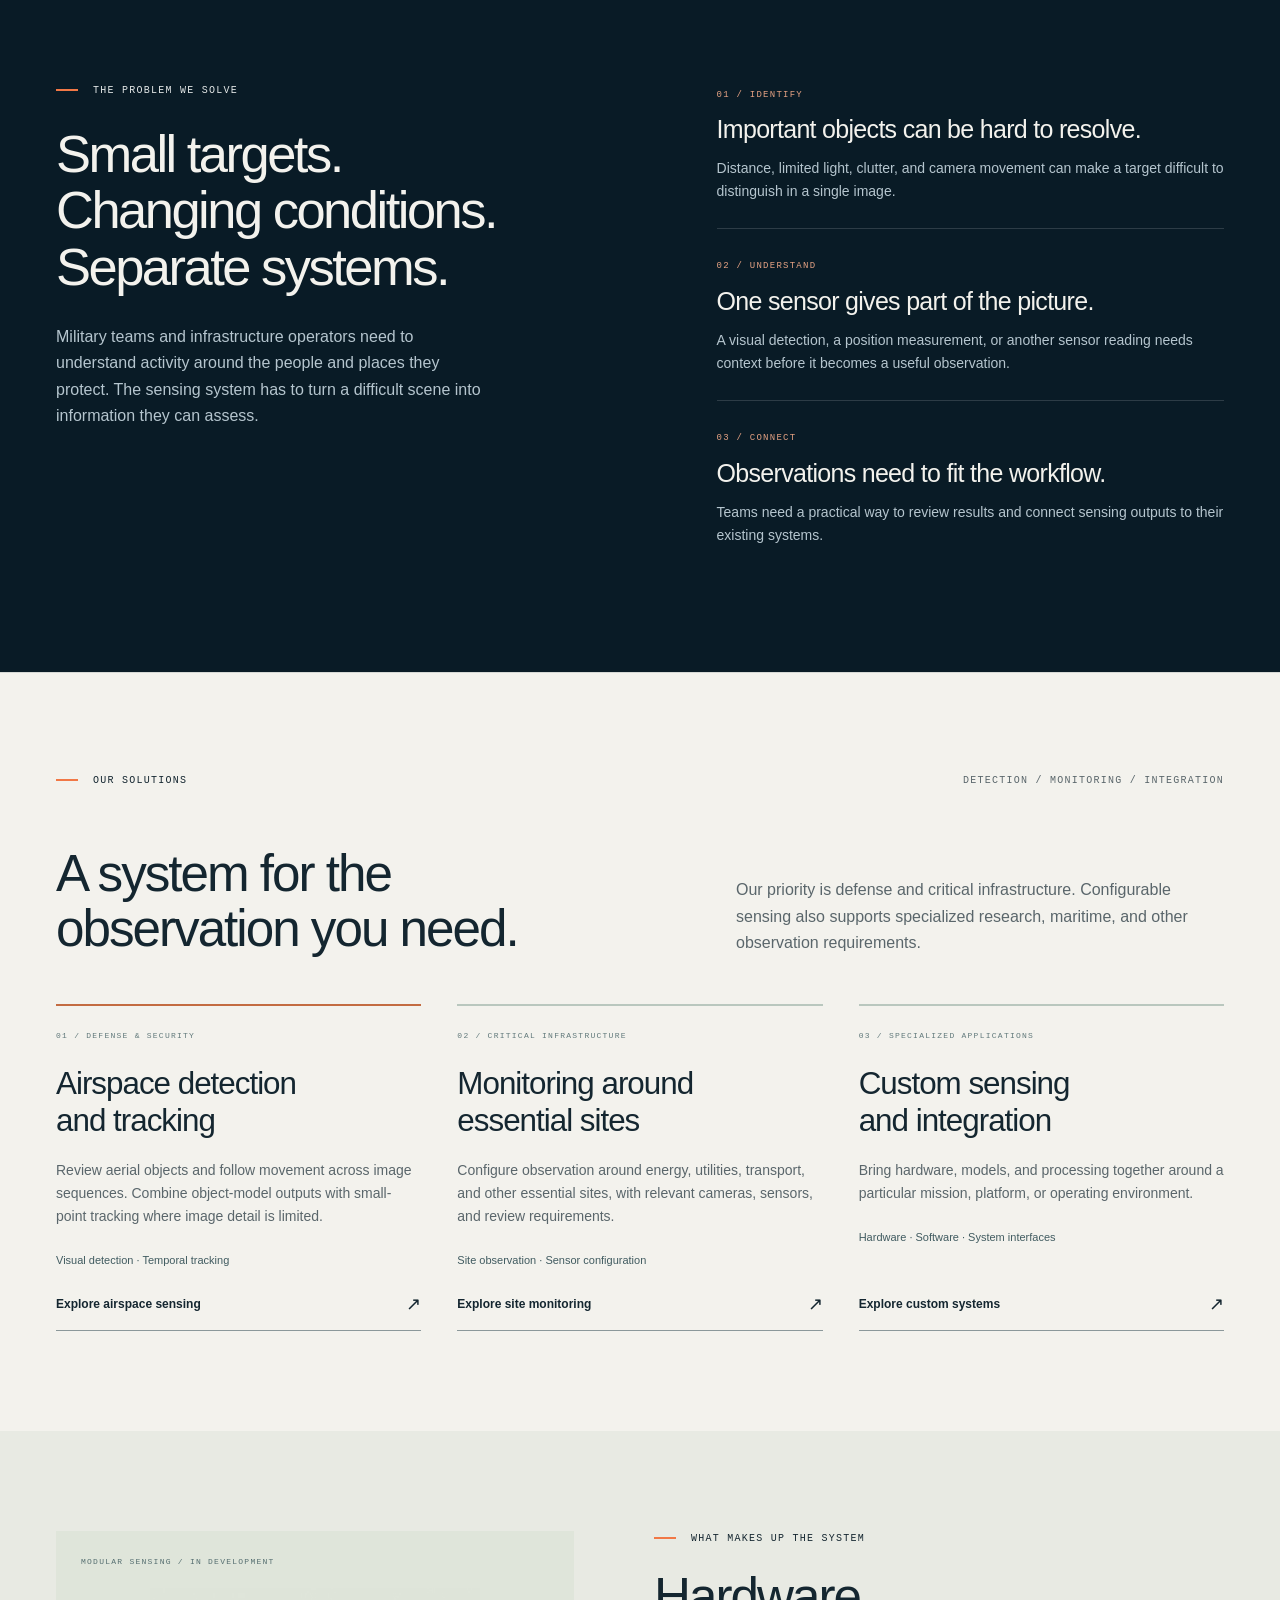
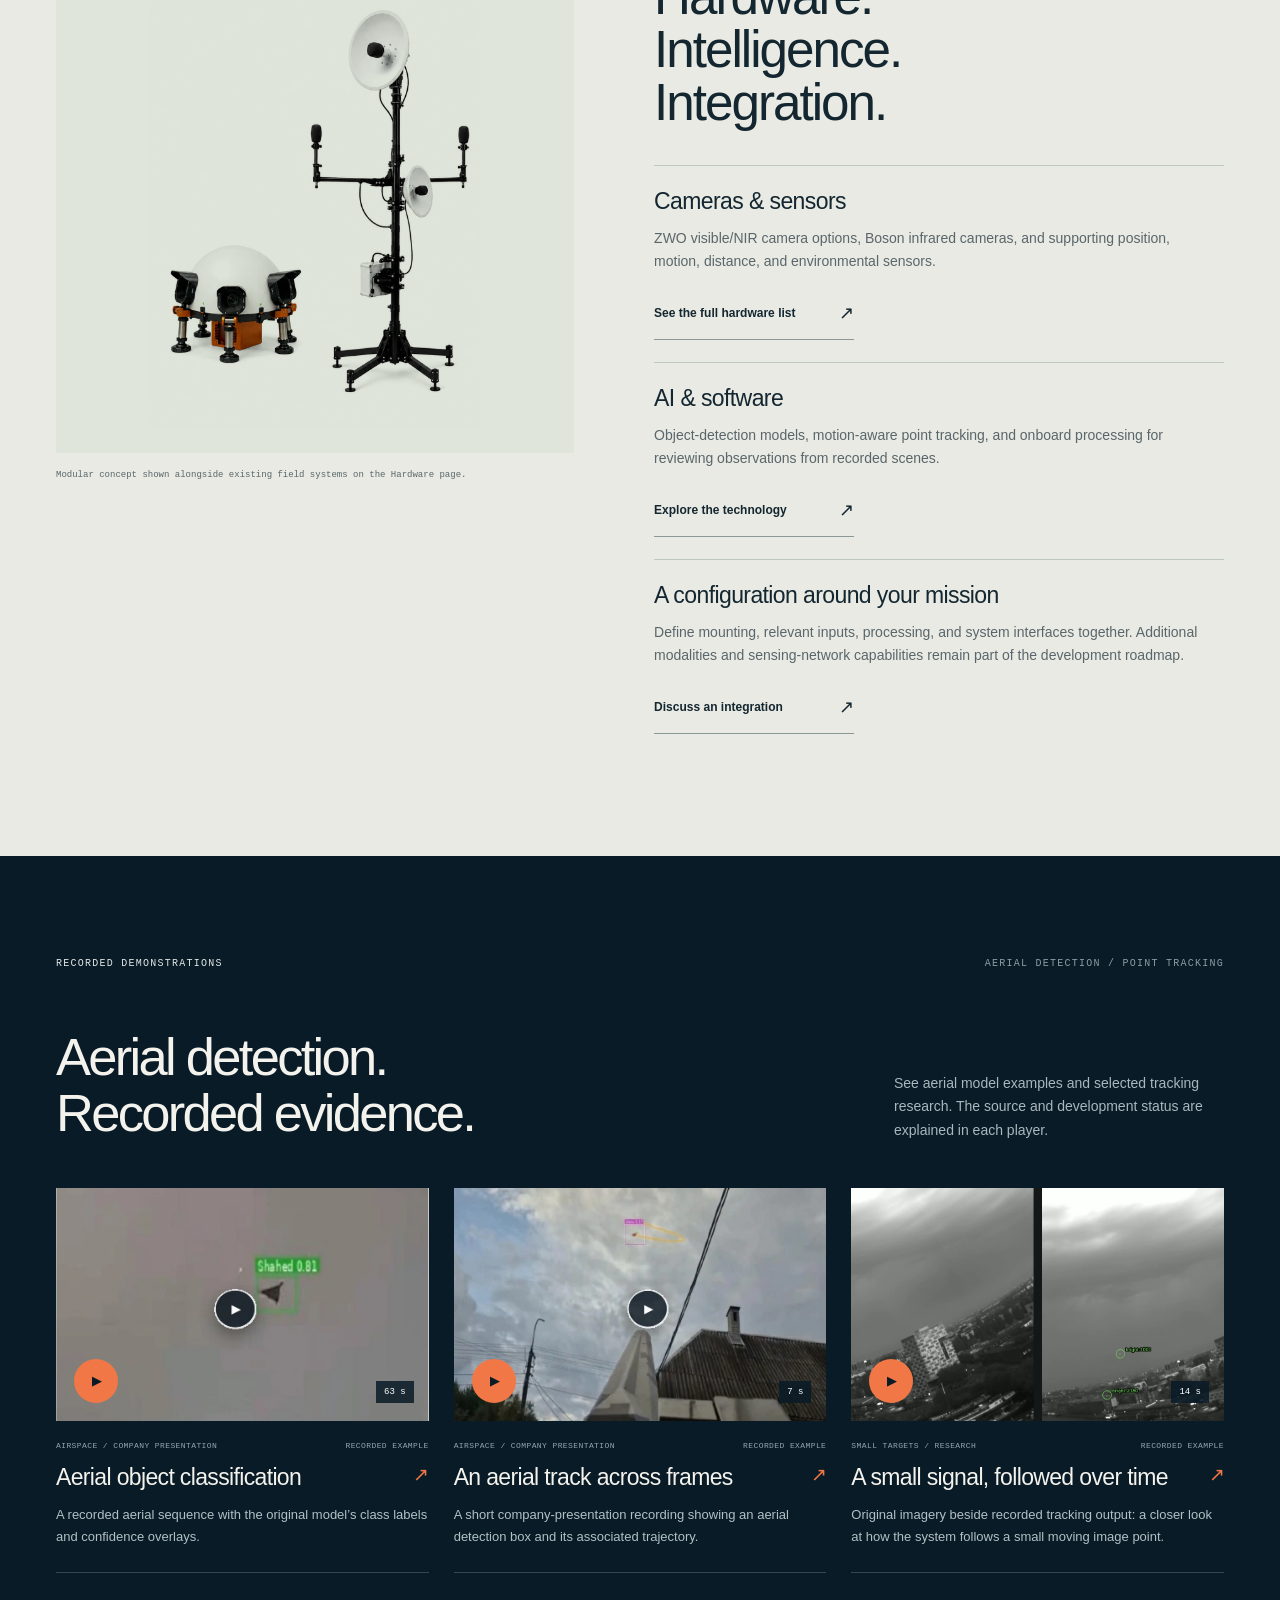
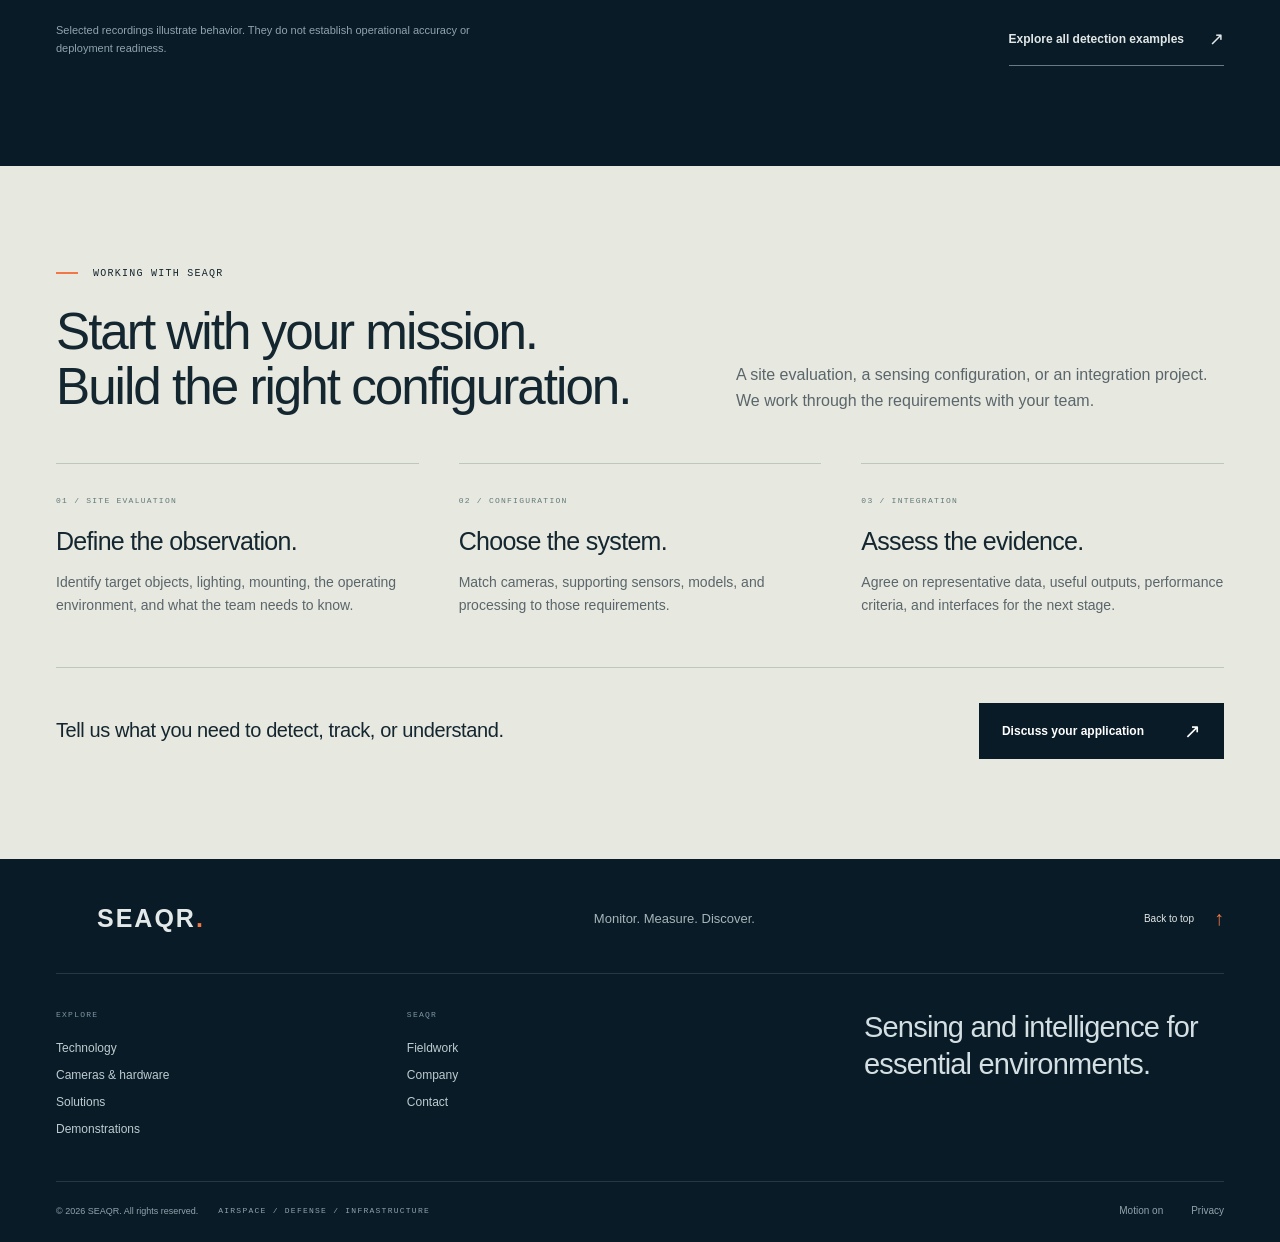
==== commit 777e2ced: "Clarify SEAQR mission, solutions and full hardware offering" ====
--- a/index.html
+++ b/index.html
@@ -1,27 +1,27 @@
 <!doctype html><html lang="en">
-<head><meta charset="utf-8"><meta name="viewport" content="width=device-width, initial-scale=1"><meta name="theme-color" content="#091b26"><meta name="description" content="SEAQR develops optical sensing, onboard intelligence, and modular sensor integration for airspace awareness, defense, and critical infrastructure."><title>Airspace awareness for critical infrastructure — SEAQR</title><link rel="icon" href="IBY_11.png"><link rel="stylesheet" href="homepage.css"><link rel="stylesheet" href="site.css"><link rel="stylesheet" href="motion.css"><link rel="stylesheet" href="applications.css"><script src="demo-catalog.js" defer></script><script src="site.js" defer></script><script src="motion.js" defer></script></head>
+<head><meta charset="utf-8"><meta name="viewport" content="width=device-width, initial-scale=1"><meta name="theme-color" content="#091b26"><meta name="description" content="SEAQR combines cameras, sensors, onboard computing, and AI into adaptable detection and tracking systems for defense, infrastructure, and specialized applications."><title>Detection and tracking for defense and critical infrastructure — SEAQR</title><link rel="icon" href="IBY_11.png"><link rel="stylesheet" href="homepage.css"><link rel="stylesheet" href="site.css"><link rel="stylesheet" href="motion.css"><link rel="stylesheet" href="applications.css"><link rel="stylesheet" href="mission.css"><script src="demo-catalog.js" defer></script><script src="site.js" defer></script><script src="motion.js" defer></script></head>
 
-<body class="home"><a class="skip-link" href="#main">Skip to content</a>
+<body class="home mission-home"><a class="skip-link" href="#main">Skip to content</a>
 
-<header class="site-header"><a class="brand" href="index.html" aria-label="SEAQR home"><span class="brand-mark" aria-hidden="true"></span><span>SEAQR<span class="brand-dot">.</span></span></a><button class="menu-toggle" aria-label="Open navigation" aria-controls="main-nav" aria-expanded="false"><span></span><span></span></button><nav id="main-nav" aria-label="Main navigation"><a href="platform.html">Platform</a><a href="hardware.html">Hardware</a><a href="solutions.html">Solutions</a><a href="demonstrations.html">Detection library</a><a href="company.html">Company</a><a class="nav-contact" href="contact.html">Discuss a pilot <span aria-hidden="true">↗</span></a></nav></header>
+<header class="site-header"><a class="brand" href="index.html" aria-label="SEAQR home"><span class="brand-mark" aria-hidden="true"></span><span>SEAQR<span class="brand-dot">.</span></span></a><button class="menu-toggle" aria-label="Open navigation" aria-controls="main-nav" aria-expanded="false"><span></span><span></span></button><nav id="main-nav" aria-label="Main navigation"><a href="solutions.html">Solutions</a><a href="hardware.html">Hardware</a><a href="platform.html">Technology</a><a href="demonstrations.html">Demonstrations</a><a href="company.html">Company</a><a class="nav-contact" href="contact.html">Discuss your application <span aria-hidden="true">↗</span></a></nav></header>
 
 <main id="main">
 <div class="hero-sequence">
 <section class="hero" aria-labelledby="hero-title">
       <div class="hero-film"><div class="hero-image" role="img" aria-label="Recorded optical scene with original point-tracking output"></div><video class="hero-video" data-src="assets/hero/airspace-observation.mp4" poster="assets/hero/airspace-observation.webp" muted loop playsinline preload="none" aria-hidden="true" tabindex="-1"></video></div>
       <div class="hero-content wrap">
-        <p class="eyebrow light"><span class="orange-line"></span> Airspace awareness for critical infrastructure</p>
-        <h1 id="hero-title">Know what’s<br>in your airspace<span class="orange">.</span></h1>
-        <p class="hero-description">Optical sensing, onboard intelligence, and a modular path<br>to aerial detection for infrastructure and defense teams.</p>
-        <a class="button orange-button" href="#platform">Explore the platform <span aria-hidden="true">↗</span></a>
+        <p class="eyebrow light"><span class="orange-line"></span> Adaptable sensing systems / SEAQR</p>
+        <h1 id="hero-title">Detection and tracking<br>for defense and<br>critical infrastructure<span class="orange">.</span></h1>
+        <p class="hero-description">Configurable cameras, sensors, onboard computing, and AI for airspace monitoring, site observation, and specialized applications.</p>
+        <div class="mission-hero-actions"><a class="button orange-button" href="#solutions">Explore our solutions <span aria-hidden="true">↗</span></a><a class="hero-hardware-link" href="hardware.html">View cameras & hardware <span aria-hidden="true">↗</span></a></div>
       </div>
-      <div class="hero-bottom wrap"><a href="#platform" class="scroll-link"><span class="scroll-circle" aria-hidden="true">↓</span> Discover SEAQR</a><div class="hero-domains"><span>Airspace</span><span>Defense</span><span>Infrastructure</span></div></div>
-      <div class="hero-film-controls"><span class="film-context">Point-tracking research<br><span>Recorded output / detail view</span></span><button class="film-toggle" hidden type="button" aria-label="Play background video"><span class="film-toggle-icon" aria-hidden="true">▶</span><span class="film-toggle-label">Play film</span></button></div><div class="hero-outro wrap" aria-hidden="true"><span>A closer look.</span><span class="mono">OBSERVATION → UNDERSTANDING</span></div>
+      <div class="hero-bottom wrap"><a href="#mission" class="scroll-link"><span class="scroll-circle" aria-hidden="true">↓</span> Our mission</a><div class="hero-domains"><span>Hardware</span><span>AI software</span><span>Integration</span></div></div>
+      <div class="hero-film-controls"><span class="film-context">Point-tracking research<br><span>Recorded output / detail view</span></span><button class="film-toggle" hidden type="button" aria-label="Play background video"><span class="film-toggle-icon" aria-hidden="true">▶</span><span class="film-toggle-label">Play film</span></button></div><div class="hero-outro wrap" aria-hidden="true"><span>Built around the mission.</span><span class="mono">OBSERVATION → UNDERSTANDING</span></div>
     </section>
-</div><section class="section-pad defense-about" id="platform"><div class="wrap"><div class="section-top"><p class="eyebrow"><span class="section-number">01 /</span> About the technology</p><span class="mono muted">SENSING / EDGE COMPUTE / OPERATOR CONTEXT</span></div><div class="intro-grid"><h2>From a distant object<br>to a useful observation.</h2><div class="intro-copy"><p>Infrastructure operators need a clearer view of nearby aerial activity.</p><p>SEAQR combines optical hardware and computer vision with onboard processing. Our current work covers aerial-object model demonstrations and motion-aware point tracking, with a modular sensing mesh in development.</p></div></div><div class="platform-grid"><div class="hardware-display defense-hardware-display"><span class="mono display-caption">MODULAR SENSING / IN DEVELOPMENT</span><img src="assets/sensor-stack.webp" alt="SEAQR modular multi-camera and mast sensing concept, in development" loading="lazy"><div class="hardware-bottom"><span><span class="small-dot"></span> Multi-camera and sensor integration</span><span class="mono">SEAQR / NEXT</span></div></div><div class="platform-steps"><article><span class="step-number">01</span><div><h3>Observe the airspace.</h3><p>Choose visual and infrared imaging around target size, lighting, mounting, and coverage needs.</p></div></article><article><span class="step-number">02</span><div><h3>Make the image useful.</h3><p>Apply object-recognition models where detail is available, and temporal methods to small image points.</p></div></article><article><span class="step-number">03</span><div><h3>Build shared context.</h3><p>The roadmap brings optical, acoustic, and other inputs together across sensing nodes.</p></div></article><a class="text-link" href="platform.html">Explore the platform <span aria-hidden="true">↗</span></a></div></div></div></section><section class="section-pad observation-problem defense-problem" id="the-problem"><div class="wrap problem-layout"><div><p class="eyebrow light"><span class="orange-line"></span>The problem</p><h2>Detection is a start.<br>Understanding takes more.</h2><p>Aerial awareness around essential sites has three connected challenges: knowing what was observed, where it is, and how it relates to observations elsewhere.</p></div><div class="problem-rows"><article><span class="mono">01 / CLASSIFICATION</span><h3>What did the sensor see?</h3><p>A small image point or an acoustic cue may be ambiguous. Operators need visual evidence and context before drawing a conclusion.</p></article><article><span class="mono">02 / LOCALIZATION</span><h3>Where is the observation?</h3><p>A single view can provide a bearing without a reliable position. Multiple observations need to be aligned and evaluated together.</p></article><article><span class="mono">03 / FRAGMENTATION</span><h3>Who has the wider picture?</h3><p>Separate sites and sensing systems produce separate views. A useful architecture needs to connect them to an operator’s workflow.</p></article></div></div></section><section class="section-pad defense-solution" id="the-solution"><div class="wrap"><div class="section-top"><p class="eyebrow"><span class="section-number">03 /</span> The solution</p><span class="mono muted">HARDWARE + SOFTWARE + INTEGRATION</span></div><div class="intro-grid"><h2>A modular sensing system.<br>Built around the site.</h2><div class="intro-copy"><p>Start with the observation you need to make.</p><p>We scope cameras, supporting sensors, processing, and review requirements together. The longer-term architecture connects independent nodes into a common observation picture.</p></div></div><div class="defense-flow"><article><span class="mono">SENSE</span><h3>Visual / infrared</h3><p>Cameras and lenses chosen for the scene.</p></article><article><span class="mono">INTERPRET</span><h3>Onboard intelligence</h3><p>Object detection and temporal tracking.</p></article><article><span class="mono">CONNECT</span><h3>Multiple observations</h3><p>Acoustic cueing and cross-node fusion in development.</p></article><article><span class="mono">REVIEW</span><h3>Operator context</h3><p>Evidence and interfaces scoped with your team.</p></article></div><div class="solution-bottom"><p>Camera and edge-processing development today. Acoustic, passive-radar, and distributed localization capabilities form part of the integration roadmap.</p><a class="text-link" href="hardware.html">Explore cameras & sensing hardware <span aria-hidden="true">↗</span></a></div></div></section><section class="section-pad customer-benefits" id="key-benefits"><div class="wrap"><div class="benefits-heading"><div><p class="eyebrow"><span class="orange-line"></span>Key benefits</p><h2>A clearer basis<br>for the next decision.</h2></div><p>Equipment, evidence, and integration requirements belong in the same conversation.</p></div><div class="benefit-lines"><article><span class="mono">01</span><h3>Visual evidence to review.</h3><p>Inspect recorded detections with the original scene. Keep classification labels, measurement states, and surrounding context visible.</p></article><article><span class="mono">02</span><h3>Processing close to the sensor.</h3><p>Edge-based development lets us scope local analysis, recording, and information handoff around site requirements.</p></article><article><span class="mono">03</span><h3>A modular path to coverage.</h3><p>Camera, acoustic, and additional sensor options support a staged approach to evaluating broader coverage and shared observations.</p></article><article><span class="mono">04</span><h3>An evaluation you can assess.</h3><p>Agree on target classes, representative conditions, missed detections, false positives, and operator needs before expanding a system.</p></article></div></div></section><section class="evidence section-pad" id="evidence"><div class="wrap"><div class="section-top"><p class="eyebrow light"><span class="section-number">05 /</span> Recorded examples</p><span class="mono soft">AERIAL DETECTION / POINT TRACKING</span></div><div class="evidence-heading"><h2>See the observation.<br>Inspect the evidence.</h2><p>Aerial demonstrations from our presentation, alongside recorded small-point tracking research. Each player explains the source and scope.</p></div><div class="clip-grid"><article class="clip-card" data-category="airspace" data-kind="video"><button class="clip-open" data-video="aerial-classification" aria-label="Watch Aerial object classification"><img src="assets/demos/airspace/aerial-classification.webp" alt="Aerial object with a recorded classification overlay from the company deck" loading="lazy"><span class="clip-play" aria-hidden="true">▶</span><span class="clip-length">63 s</span></button><div class="clip-card-copy"><div class="clip-meta"><span>Airspace / Company presentation</span><span>Recorded example</span></div><h3><button data-video="aerial-classification">Aerial object classification <span aria-hidden="true">↗</span></button></h3><p>A recorded aerial sequence with the original model’s class labels and confidence overlays.</p></div></article><article class="clip-card" data-category="airspace" data-kind="video"><button class="clip-open" data-video="aerial-tracking" aria-label="Watch An aerial track across frames"><img src="assets/demos/airspace/aerial-tracking.webp" alt="Aerial detection and trajectory overlay in the company presentation" loading="lazy"><span class="clip-play" aria-hidden="true">▶</span><span class="clip-length">7 s</span></button><div class="clip-card-copy"><div class="clip-meta"><span>Airspace / Company presentation</span><span>Recorded example</span></div><h3><button data-video="aerial-tracking">An aerial track across frames <span aria-hidden="true">↗</span></button></h3><p>A short company-presentation recording showing an aerial detection box and its associated trajectory.</p></div></article><article class="clip-card" data-category="small-targets" data-kind="video"><button class="clip-open" data-video="daylight-comparison" aria-label="Watch A small signal, followed over time"><img src="assets/demos/small-targets/daylight-comparison.webp" alt="Original daylight scene beside recorded green tracking markers" loading="lazy"><span class="clip-play" aria-hidden="true">▶</span><span class="clip-length">14 s</span></button><div class="clip-card-copy"><div class="clip-meta"><span>Small targets / Research</span><span>Recorded example</span></div><h3><button data-video="daylight-comparison">A small signal, followed over time <span aria-hidden="true">↗</span></button></h3><p>Original imagery beside recorded tracking output: a closer look at how the system follows a small moving image point.</p></div></article></div><div class="gallery-bottom"><p>Selected recordings illustrate behavior. They do not establish operational accuracy or deployment readiness.</p><a class="text-link light-link" href="demonstrations.html">Explore all detection examples <span aria-hidden="true">↗</span></a></div></div></section><section class="section-pad defense-options" id="deployment-options"><div class="wrap"><div class="intro-grid"><div><p class="eyebrow"><span class="orange-line"></span>Deployment options</p><h2>From one site<br>to an integrated program.</h2></div><div class="intro-copy"><p>A practical starting point for your organization.</p><p>The scope follows your environment, available data, and integration needs. Hardware, software, and project support are defined together.</p></div></div><div class="discipline-grid"><article><span class="mono">01 / SITE PILOT</span><h3>Evaluate a location.</h3><p>Define the observation area, camera configuration, representative recordings, and acceptance criteria.</p><a class="text-link" href="contact.html?interest=Infrastructure%20pilot">Plan a site pilot <span aria-hidden="true">↗</span></a></article><article><span class="mono">02 / MULTI-SITE PROGRAM</span><h3>Explore a shared view.</h3><p>Scope node placement, synchronization, data exchange, and the evaluation of cross-site observations.</p><a class="text-link" href="contact.html?interest=Platform%20integration">Discuss a sensing network <span aria-hidden="true">↗</span></a></article><article><span class="mono">03 / OEM & INTEGRATION</span><h3>Build into your system.</h3><p>Work through sensing, software licensing, and interface requirements with an integrator or technology partner.</p><a class="text-link" href="contact.html?interest=Platform%20integration">Explore an integration <span aria-hidden="true">↗</span></a></article></div></div></section><section class="section-pad defense-partners" id="partnerships"><div class="wrap"><div><p class="eyebrow"><span class="orange-line"></span>Partnerships</p><h2>Build the next<br>layer of awareness.</h2><p>We’re looking for infrastructure operators, defense and security integrators, and research teams to help evaluate sensing problems using evidence from real scenes.</p></div><div class="partner-list"><article><h3>Infrastructure operators</h3><p>Energy, utilities, transport, and other essential sites.</p></article><article><h3>Technology & defense partners</h3><p>Sensor integration, software, and system interfaces.</p></article><article><h3>Research collaborators</h3><p>Representative datasets, field evaluation, and sensing methods.</p></article><a class="text-link light-link" href="contact.html">Start a conversation <span aria-hidden="true">↗</span></a></div></div></section>
+</div><section class="mission-statement" id="mission" aria-labelledby="mission-label"><div class="wrap"><h2 class="eyebrow" id="mission-label"><span class="orange-line"></span>Our mission</h2><p>Help defense teams and infrastructure operators understand their surroundings through adaptable sensing, object detection, and tracking.</p></div></section><section class="section-pad observation-problem defense-problem" id="the-problem" aria-labelledby="problem-heading"><div class="wrap problem-layout"><div><p class="eyebrow light"><span class="orange-line"></span>The problem we solve</p><h2 id="problem-heading">Small targets.<br>Changing conditions.<br>Separate systems.</h2><p>Military teams and infrastructure operators need to understand activity around the people and places they protect. The sensing system has to turn a difficult scene into information they can assess.</p></div><div class="problem-rows"><article><span class="mono">01 / IDENTIFY</span><h3>Important objects can be hard to resolve.</h3><p>Distance, limited light, clutter, and camera movement can make a target difficult to distinguish in a single image.</p></article><article><span class="mono">02 / UNDERSTAND</span><h3>One sensor gives part of the picture.</h3><p>A visual detection, a position measurement, or another sensor reading needs context before it becomes a useful observation.</p></article><article><span class="mono">03 / CONNECT</span><h3>Observations need to fit the workflow.</h3><p>Teams need a practical way to review results and connect sensing outputs to their existing systems.</p></article></div></div></section><section class="section-pad mission-solutions" id="solutions" aria-labelledby="solutions-heading"><span id="the-solution" class="anchor-alias"></span><div class="wrap"><div class="section-top"><p class="eyebrow"><span class="orange-line"></span>Our solutions</p><span class="mono muted">DETECTION / MONITORING / INTEGRATION</span></div><div class="mission-section-heading"><h2 id="solutions-heading">A system for the<br>observation you need.</h2><p>Our priority is defense and critical infrastructure. Configurable sensing also supports specialized research, maritime, and other observation requirements.</p></div><div class="mission-offers"><article><span class="mono offer-audience">01 / Defense & security</span><h3>Airspace detection <br>and tracking</h3><p>Review aerial objects and follow movement across image sequences. Combine object-model outputs with small-point tracking where image detail is limited.</p><p class="offer-scope">Visual detection · Temporal tracking</p><a class="text-link" href="solutions.html#airborne">Explore airspace sensing <span aria-hidden="true">↗</span></a></article><article><span class="mono offer-audience">02 / Critical infrastructure</span><h3>Monitoring around <br>essential sites</h3><p>Configure observation around energy, utilities, transport, and other essential sites, with relevant cameras, sensors, and review requirements.</p><p class="offer-scope">Site observation · Sensor configuration</p><a class="text-link" href="solutions.html#infrastructure">Explore site monitoring <span aria-hidden="true">↗</span></a></article><article><span class="mono offer-audience">03 / Specialized applications</span><h3>Custom sensing <br>and integration</h3><p>Bring hardware, models, and processing together around a particular mission, platform, or operating environment.</p><p class="offer-scope">Hardware · Software · System interfaces</p><a class="text-link" href="solutions.html#integration">Explore custom systems <span aria-hidden="true">↗</span></a></article></div></div></section><section class="section-pad mission-system" id="platform"><span id="key-benefits" class="anchor-alias"></span><div class="wrap"><div class="mission-system-grid"><figure><div class="mission-system-image"><span class="mono">MODULAR SENSING / IN DEVELOPMENT</span><img src="assets/sensor-stack.webp" alt="SEAQR multi-camera pod and mast sensing concept, in development" width="1086" height="1448" loading="lazy"></div><figcaption>Modular concept shown alongside existing field systems on the Hardware page.</figcaption></figure><div><p class="eyebrow"><span class="orange-line"></span>What makes up the system</p><h2>Hardware.<br>Intelligence.<br>Integration.</h2><div class="system-offer-list"><article><h3>Cameras & sensors</h3><p>ZWO visible/NIR camera options, Boson infrared cameras, and supporting position, motion, distance, and environmental sensors.</p><a class="text-link" href="hardware.html#catalogue">See the full hardware list <span aria-hidden="true">↗</span></a></article><article><h3>AI & software</h3><p>Object-detection models, motion-aware point tracking, and onboard processing for reviewing observations from recorded scenes.</p><a class="text-link" href="platform.html">Explore the technology <span aria-hidden="true">↗</span></a></article><article><h3>A configuration around your mission</h3><p>Define mounting, relevant inputs, processing, and system interfaces together. Additional modalities and sensing-network capabilities remain part of the development roadmap.</p><a class="text-link" href="contact.html?interest=Platform%20integration">Discuss an integration <span aria-hidden="true">↗</span></a></article></div></div></div></div></section><section class="evidence section-pad" id="evidence"><div class="wrap"><div class="section-top"><p class="eyebrow light">Recorded demonstrations</p><span class="mono soft">AERIAL DETECTION / POINT TRACKING</span></div><div class="evidence-heading"><h2>Aerial detection.<br>Recorded evidence.</h2><p>See aerial model examples and selected tracking research. The source and development status are explained in each player.</p></div><div class="clip-grid"><article class="clip-card" data-category="airspace" data-kind="video"><button class="clip-open" data-video="aerial-classification" aria-label="Watch Aerial object classification"><img src="assets/demos/airspace/aerial-classification.webp" alt="Aerial object with a recorded classification overlay from the company deck" loading="lazy"><span class="clip-play" aria-hidden="true">▶</span><span class="clip-length">63 s</span></button><div class="clip-card-copy"><div class="clip-meta"><span>Airspace / Company presentation</span><span>Recorded example</span></div><h3><button data-video="aerial-classification">Aerial object classification <span aria-hidden="true">↗</span></button></h3><p>A recorded aerial sequence with the original model’s class labels and confidence overlays.</p></div></article><article class="clip-card" data-category="airspace" data-kind="video"><button class="clip-open" data-video="aerial-tracking" aria-label="Watch An aerial track across frames"><img src="assets/demos/airspace/aerial-tracking.webp" alt="Aerial detection and trajectory overlay in the company presentation" loading="lazy"><span class="clip-play" aria-hidden="true">▶</span><span class="clip-length">7 s</span></button><div class="clip-card-copy"><div class="clip-meta"><span>Airspace / Company presentation</span><span>Recorded example</span></div><h3><button data-video="aerial-tracking">An aerial track across frames <span aria-hidden="true">↗</span></button></h3><p>A short company-presentation recording showing an aerial detection box and its associated trajectory.</p></div></article><article class="clip-card" data-category="small-targets" data-kind="video"><button class="clip-open" data-video="daylight-comparison" aria-label="Watch A small signal, followed over time"><img src="assets/demos/small-targets/daylight-comparison.webp" alt="Original daylight scene beside recorded green tracking markers" loading="lazy"><span class="clip-play" aria-hidden="true">▶</span><span class="clip-length">14 s</span></button><div class="clip-card-copy"><div class="clip-meta"><span>Small targets / Research</span><span>Recorded example</span></div><h3><button data-video="daylight-comparison">A small signal, followed over time <span aria-hidden="true">↗</span></button></h3><p>Original imagery beside recorded tracking output: a closer look at how the system follows a small moving image point.</p></div></article></div><div class="gallery-bottom"><p>Selected recordings illustrate behavior. They do not establish operational accuracy or deployment readiness.</p><a class="text-link light-link" href="demonstrations.html">Explore all detection examples <span aria-hidden="true">↗</span></a></div></div></section><section class="section-pad mission-working" id="deployment-options"><span id="partnerships" class="anchor-alias"></span><div class="wrap"><div class="mission-section-heading"><div><p class="eyebrow"><span class="orange-line"></span>Working with SEAQR</p><h2>Start with your mission.<br>Build the right configuration.</h2></div><p>A site evaluation, a sensing configuration, or an integration project. We work through the requirements with your team.</p></div><div class="mission-work-steps"><article><span class="mono">01 / SITE EVALUATION</span><h3>Define the observation.</h3><p>Identify target objects, lighting, mounting, the operating environment, and what the team needs to know.</p></article><article><span class="mono">02 / CONFIGURATION</span><h3>Choose the system.</h3><p>Match cameras, supporting sensors, models, and processing to those requirements.</p></article><article><span class="mono">03 / INTEGRATION</span><h3>Assess the evidence.</h3><p>Agree on representative data, useful outputs, performance criteria, and interfaces for the next stage.</p></article></div><div class="mission-contact-line"><p>Tell us what you need to detect, track, or understand.</p><a class="button navy-button" href="contact.html">Discuss your application <span aria-hidden="true">↗</span></a></div></div></section>
 </main>
 
-<footer class="site-footer"><div class="wrap"><div class="footer-top"><a class="brand" href="index.html" aria-label="SEAQR home"><span class="brand-mark" aria-hidden="true"></span><span>SEAQR<span class="brand-dot">.</span></span></a><p>Monitor. Measure. Discover.</p><a href="#main" class="back-top">Back to top <span aria-hidden="true">↑</span></a></div><div class="footer-nav"><div><span class="mono">Explore</span><a href="platform.html">The platform</a><a href="hardware.html">Cameras & hardware</a><a href="solutions.html">Solutions</a><a href="demonstrations.html">Detection library</a></div><div><span class="mono">SEAQR</span><a href="fieldwork.html">Fieldwork</a><a href="company.html">Company</a><a href="contact.html">Contact</a></div><div class="footer-statement">Sensing and intelligence for essential environments.</div></div><div class="footer-bottom"><span>© <span id="year">2026</span> SEAQR. All rights reserved.</span><span class="mono">AIRSPACE / DEFENSE / INFRASTRUCTURE</span><button class="motion-switch" type="button" aria-pressed="true">Motion on</button><a href="privacy.html">Privacy</a></div></div></footer>
+<footer class="site-footer"><div class="wrap"><div class="footer-top"><a class="brand" href="index.html" aria-label="SEAQR home"><span class="brand-mark" aria-hidden="true"></span><span>SEAQR<span class="brand-dot">.</span></span></a><p>Monitor. Measure. Discover.</p><a href="#main" class="back-top">Back to top <span aria-hidden="true">↑</span></a></div><div class="footer-nav"><div><span class="mono">Explore</span><a href="platform.html">Technology</a><a href="hardware.html">Cameras & hardware</a><a href="solutions.html">Solutions</a><a href="demonstrations.html">Demonstrations</a></div><div><span class="mono">SEAQR</span><a href="fieldwork.html">Fieldwork</a><a href="company.html">Company</a><a href="contact.html">Contact</a></div><div class="footer-statement">Sensing and intelligence for essential environments.</div></div><div class="footer-bottom"><span>© <span id="year">2026</span> SEAQR. All rights reserved.</span><span class="mono">AIRSPACE / DEFENSE / INFRASTRUCTURE</span><button class="motion-switch" type="button" aria-pressed="true">Motion on</button><a href="privacy.html">Privacy</a></div></div></footer>
 
 <dialog class="video-dialog" id="video-dialog" aria-labelledby="video-dialog-title"><button class="dialog-close" aria-label="Close demonstration">Close <span aria-hidden="true">×</span></button><div class="dialog-player"><video controls playsinline preload="metadata" aria-label="Recorded detection demonstration"></video></div><div class="dialog-info"><p class="eyebrow" id="video-dialog-category"></p><h2 id="video-dialog-title"></h2><p id="video-dialog-description"></p><p id="video-dialog-note" class="video-context"></p><a class="text-link light-link" href="contact.html">Discuss your application <span aria-hidden="true">↗</span></a></div></dialog>
 </body>
--- a/mission.css
+++ b/mission.css
@@ -0,0 +1,75 @@
+/* Mission, offerings, and the complete component catalog. */
+.anchor-alias{display:block;position:relative;scroll-margin-top:100px}
+.mission-home .hero h1{font-size:clamp(60px,6.1vw,94px);line-height:1.03;letter-spacing:-4.4px;max-width:1150px}
+.mission-home .hero-description{max-width:660px;font-size:17px;margin-top:25px}
+.mission-home .hero .eyebrow{margin-bottom:25px}
+.mission-home .hero-content{padding-block:105px 110px}
+.mission-hero-actions{display:flex;align-items:center;gap:30px;margin-top:30px;flex-wrap:wrap}
+.mission-hero-actions .orange-button{margin-top:0}
+.hero-hardware-link{font-size:12px;display:inline-flex;align-items:center;gap:22px;padding-block:15px;border-bottom:1px solid #ffffff60}
+.hero-hardware-link>span{font-size:20px;color:var(--orange)}
+.hero-hardware-link:hover{color:var(--orange)}
+.mission-statement{padding:55px 0;background:#e7e9e1;border-bottom:1px solid #c9d2c9}
+.mission-statement .wrap{display:grid;grid-template-columns:.38fr 1fr;gap:65px;align-items:start}
+.mission-statement h2{font-size:10px;letter-spacing:1.25px;margin-top:8px}
+.mission-statement .wrap>p{font-size:clamp(25px,2.8vw,39px);line-height:1.3;letter-spacing:-1px;max-width:1000px}
+.mission-section-heading{display:grid;grid-template-columns:1.25fr 1fr;gap:70px;align-items:end;margin-bottom:48px}
+.mission-section-heading h2{font-size:clamp(38px,4vw,58px);line-height:1.08;letter-spacing:-2px}
+.mission-section-heading>div>h2{margin-top:23px}
+.mission-section-heading>p{font-size:16px;color:var(--muted);max-width:520px}
+.mission-offers{display:grid;grid-template-columns:repeat(3,minmax(0,1fr));gap:36px}
+.mission-offers>article{border-top:2px solid #b9c7be;padding-top:24px;display:flex;flex-direction:column;align-items:start;min-width:0}
+.mission-offers>article:first-child{border-top-color:#c36c42}
+.offer-audience{font-size:8px;color:#61797b}
+.mission-offers h3{font-size:clamp(25px,2.45vw,35px);line-height:1.15;letter-spacing:-1px;margin:24px 0 20px}
+.mission-offers p{font-size:14px;color:var(--muted)}
+.mission-offers .offer-scope{font-size:11px;margin:23px 0 0;color:#405b60}
+.mission-offers .text-link{font-size:12px;width:100%;margin-top:auto;padding-top:24px}
+.mission-system{background:#e8eae3}
+.mission-system-grid{display:grid;grid-template-columns:1fr 1.1fr;gap:80px;align-items:start}
+.mission-system-image{background:#dfe5da;padding:25px;min-height:520px;display:flex;flex-direction:column;gap:20px;align-items:center;justify-content:space-between}
+.mission-system-image .mono{font-size:8px;color:#556e70;align-self:start}
+.mission-system-image img{height:440px;width:100%;object-fit:contain;mix-blend-mode:multiply}
+.mission-system-grid figcaption{font:9px/1.6 var(--mono);color:var(--muted);margin-top:15px;max-width:440px}
+.mission-system h2{font-size:clamp(40px,4vw,60px);letter-spacing:-2px;line-height:1.04;margin:24px 0 35px}
+.system-offer-list article{padding:22px 0;border-top:1px solid #bbc9bf}
+.system-offer-list h3{font-size:23px;letter-spacing:-.6px;margin-bottom:12px}
+.system-offer-list p{font-size:14px;color:var(--muted);max-width:560px}
+.system-offer-list .text-link{font-size:12px;margin-top:14px}
+.mission-working{background:#e7e8df}
+.mission-work-steps{display:grid;grid-template-columns:repeat(3,minmax(0,1fr));gap:40px}
+.mission-work-steps article{border-top:1px solid #bac8bd;padding-top:25px}
+.mission-work-steps .mono{font-size:8px;color:#61797b}
+.mission-work-steps h3{font-size:25px;letter-spacing:-.7px;margin:20px 0 15px}
+.mission-work-steps p{font-size:14px;color:var(--muted)}
+.mission-contact-line{display:flex;justify-content:space-between;align-items:center;gap:30px;margin-top:50px;border-top:1px solid #bac8bd;padding-top:35px}
+.mission-contact-line p{font-size:20px;letter-spacing:-.4px;max-width:500px}
+.mission-contact-line .button{flex-shrink:0}
+.mission-solution-directory{padding:0 0 80px}
+.hardware-offer-strip{padding:35px 0;border-block:1px solid var(--line)}
+.hardware-offer-strip>.wrap{display:grid;grid-template-columns:repeat(3,minmax(0,1fr));gap:45px}
+.hardware-offer-strip .mono{font-size:8px;color:#63777c}
+.hardware-offer-strip h2{font-size:22px;line-height:1.2;letter-spacing:-.5px;margin:16px 0 12px}
+.hardware-offer-strip p{font-size:13px;color:var(--muted)}
+.catalogue-navigation{display:flex;gap:9px;flex-wrap:wrap;margin-bottom:35px}
+.catalogue-navigation a{padding:11px 14px;border:1px solid #b9c7bf;font-size:12px;line-height:1.4}
+.catalogue-navigation a:hover{background:var(--navy);color:var(--paper);border-color:var(--navy)}
+.hardware-catalogue-grid{display:grid;grid-template-columns:1fr 1fr;gap:40px 55px}
+.hardware-category{border-top:1px solid #b5c4ba;padding-top:25px;min-width:0;scroll-margin-top:100px}
+.hardware-category header>.mono{font-size:9px;color:#975331}
+.hardware-category h3{font-size:25px;line-height:1.2;letter-spacing:-.8px;margin:15px 0 25px}
+.hardware-category dl{margin:0}
+.hardware-category dl>div{padding:17px 0;border-top:1px solid var(--line)}
+.hardware-category dt{font-size:15px;font-weight:500;line-height:1.4}
+.hardware-category dd{font-size:13px;line-height:1.65;color:var(--muted);margin:9px 0 0;max-width:580px}
+.camera-category{grid-column:1/-1}
+.camera-category dl{display:grid;grid-template-columns:1fr 1fr;gap:55px}
+.camera-category dt{font-size:21px;letter-spacing:-.5px}
+.camera-category dd{font-size:14px}
+.hardware-roadmap{padding:28px 0 0;margin-top:45px;border-top:1px solid #b5c4ba;display:grid;grid-template-columns:170px 1fr;gap:25px;align-items:start}
+.hardware-roadmap>.status-tag{justify-self:start}
+.hardware-roadmap h3{font-size:21px;letter-spacing:-.5px;margin-bottom:12px}
+.hardware-roadmap p{font-size:13px;max-width:900px;color:var(--muted)}
+@media(max-width:1100px){.mission-home .hero h1{font-size:clamp(58px,6.4vw,75px);letter-spacing:-3px}.mission-system-grid{gap:45px}.mission-offers{gap:25px}.mission-section-heading{gap:45px}.mission-statement .wrap{gap:40px;grid-template-columns:.3fr 1fr}.hardware-offer-strip>.wrap{gap:25px}}
+@media(max-width:800px){.mission-home .hero h1{font-size:58px;letter-spacing:-2.7px}.mission-home .hero-description{font-size:15px;max-width:540px}.mission-statement .wrap{grid-template-columns:1fr;gap:22px}.mission-statement{padding:40px 0}.mission-section-heading{grid-template-columns:1fr;gap:25px}.mission-section-heading>p{max-width:620px}.mission-offers{grid-template-columns:1fr;gap:35px}.mission-offers h3{font-size:32px;margin:20px 0 16px}.mission-offers h3 br{display:none}.mission-offers p{max-width:650px}.mission-offers .offer-scope{margin-top:18px}.mission-offers .text-link{margin-top:0;max-width:350px;padding-top:20px}.mission-system-grid{grid-template-columns:1fr;gap:40px}.mission-system-image{min-height:380px}.mission-system-image img{height:330px}.mission-system h2{font-size:46px}.mission-work-steps{grid-template-columns:1fr;gap:30px}.mission-work-steps h3{margin-top:18px}.mission-work-steps p{max-width:650px}.mission-contact-line{align-items:start;flex-direction:column}.hardware-offer-strip>.wrap{grid-template-columns:1fr;gap:25px}.hardware-offer-strip article+article{border-top:1px solid var(--line);padding-top:25px}.hardware-offer-strip h2{font-size:24px}.hardware-offer-strip p{max-width:600px}.hardware-catalogue-grid{gap:35px}.camera-category dl{gap:35px}.hardware-roadmap{grid-template-columns:1fr;gap:18px}}
+@media(max-width:480px){.mission-home .hero h1{font-size:clamp(32px,9.7vw,44px);letter-spacing:-1.6px;line-height:1.06}.mission-home .hero-description{font-size:14px;line-height:1.6;margin-top:23px;max-width:360px}.mission-home .hero .eyebrow{font-size:8px;letter-spacing:1px;margin-bottom:22px}.mission-home .hero-content{padding-block:140px 95px}.mission-hero-actions{gap:12px;align-items:start;flex-direction:column;margin-top:25px}.mission-hero-actions .button{padding:15px 19px;min-height:48px}.hero-hardware-link{font-size:11px;padding-block:10px}.mission-home .hero-bottom{bottom:22px}.mission-home .hero-domains{font-size:6px;gap:10px}.mission-home .hero-domains span:before{margin-right:4px}.mission-home .scroll-link{font-size:9px;gap:8px}.mission-home .hero-film-controls{top:91px}.mission-home .film-context{font-size:6px}.mission-home .film-context>span{font-size:6px}.mission-statement .wrap>p{font-size:26px;letter-spacing:-.7px}.mission-section-heading h2{font-size:37px;letter-spacing:-1.4px}.mission-section-heading>p{font-size:15px}.mission-offers h3{font-size:29px}.mission-system h2{font-size:43px}.mission-system-image{min-height:330px;padding:20px}.mission-system-image img{height:280px}.mission-system-image .mono{font-size:7px}.mission-contact-line p{font-size:20px}.hardware-catalogue-grid{grid-template-columns:1fr;gap:35px}.camera-category{grid-column:auto}.camera-category dl{grid-template-columns:1fr;gap:0}.hardware-category h3{font-size:25px}.catalogue-navigation{gap:7px}.catalogue-navigation a{font-size:11px;padding:9px 11px}.hardware-roadmap p{font-size:12px}.mission-solution-directory{padding-bottom:55px}}
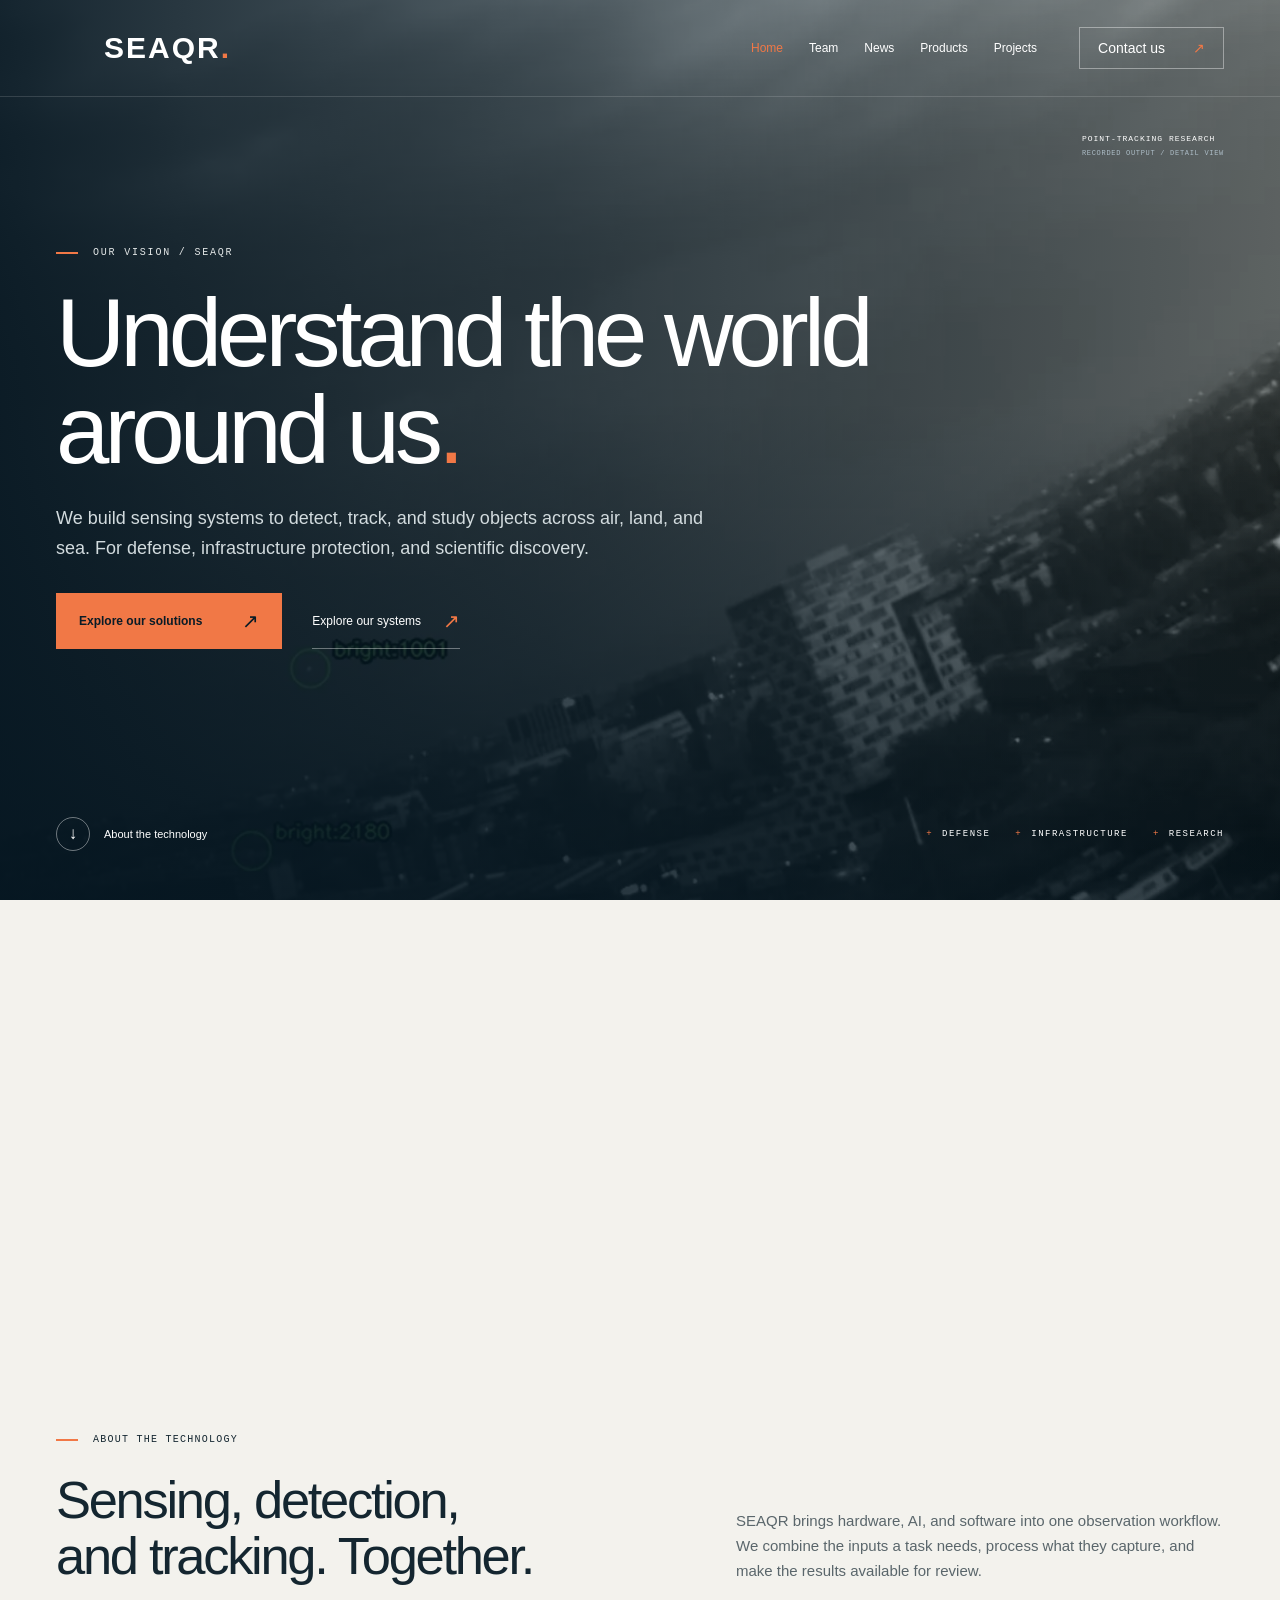
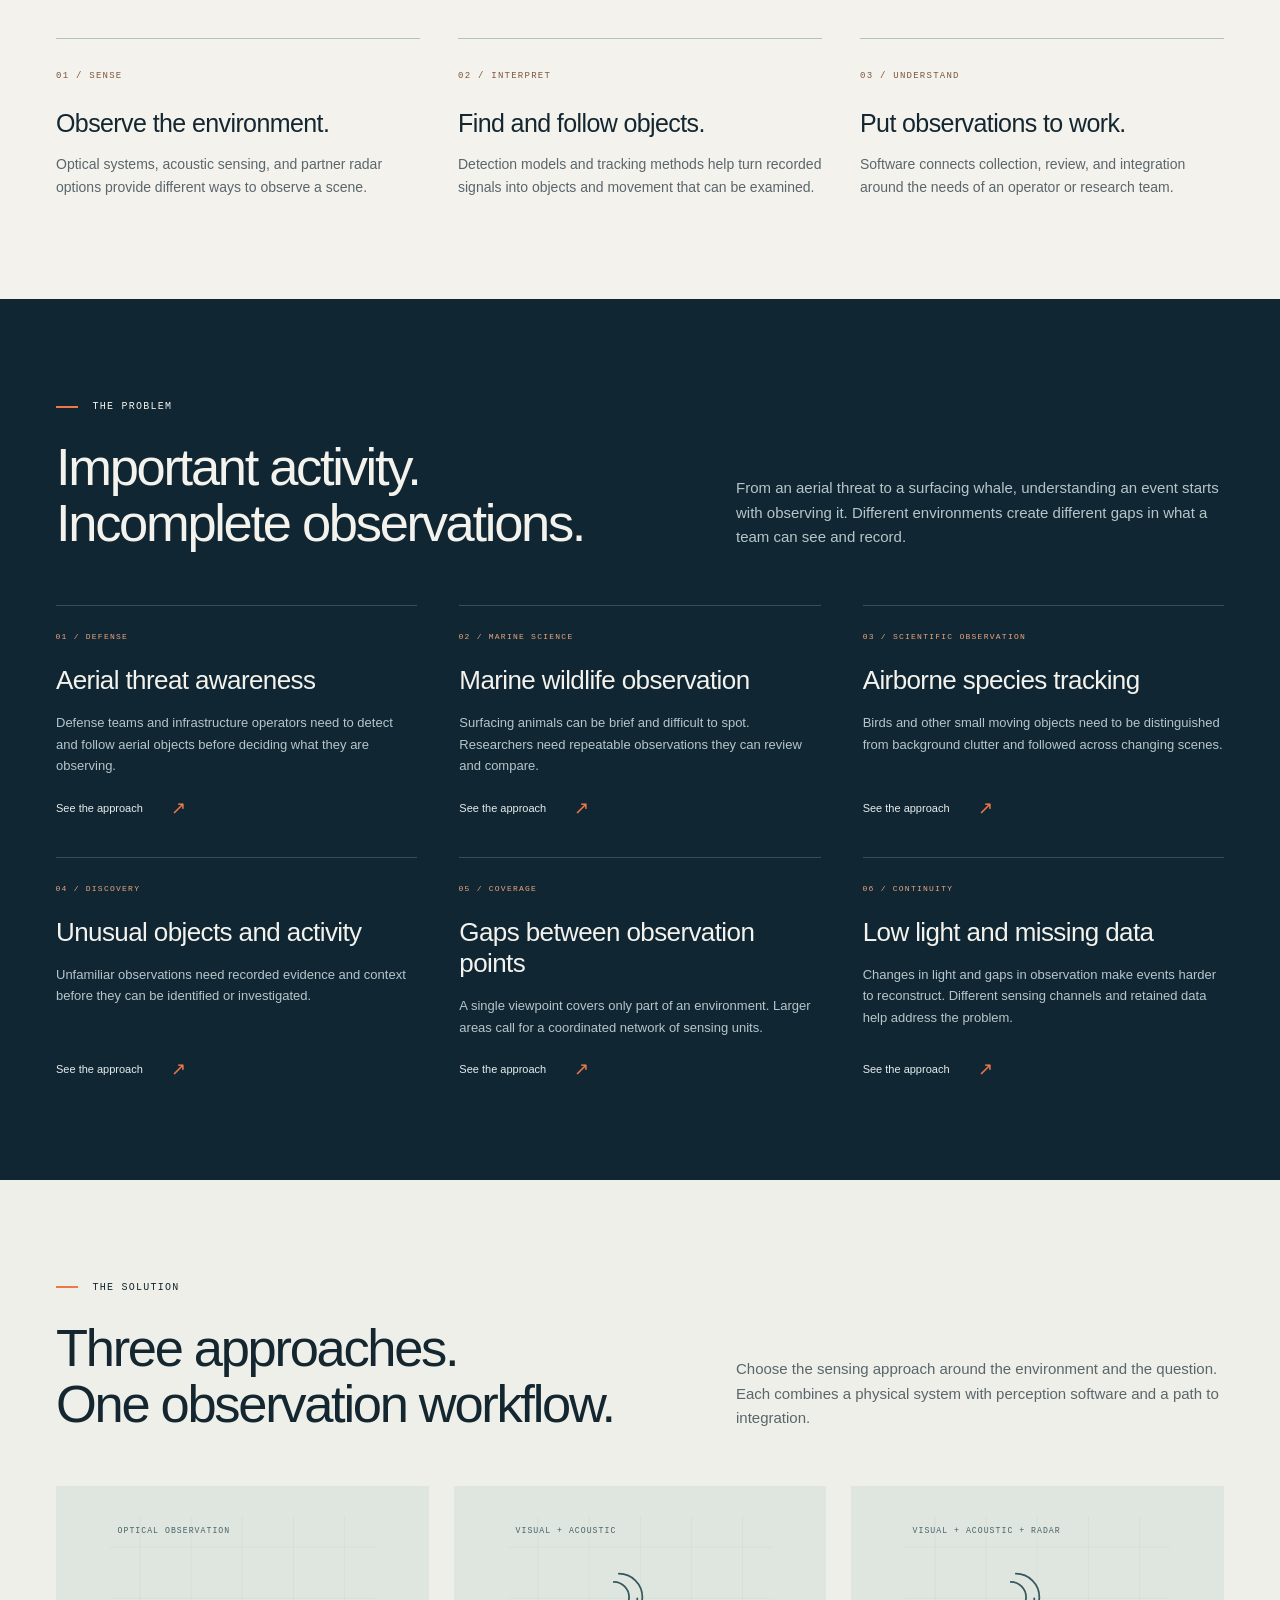
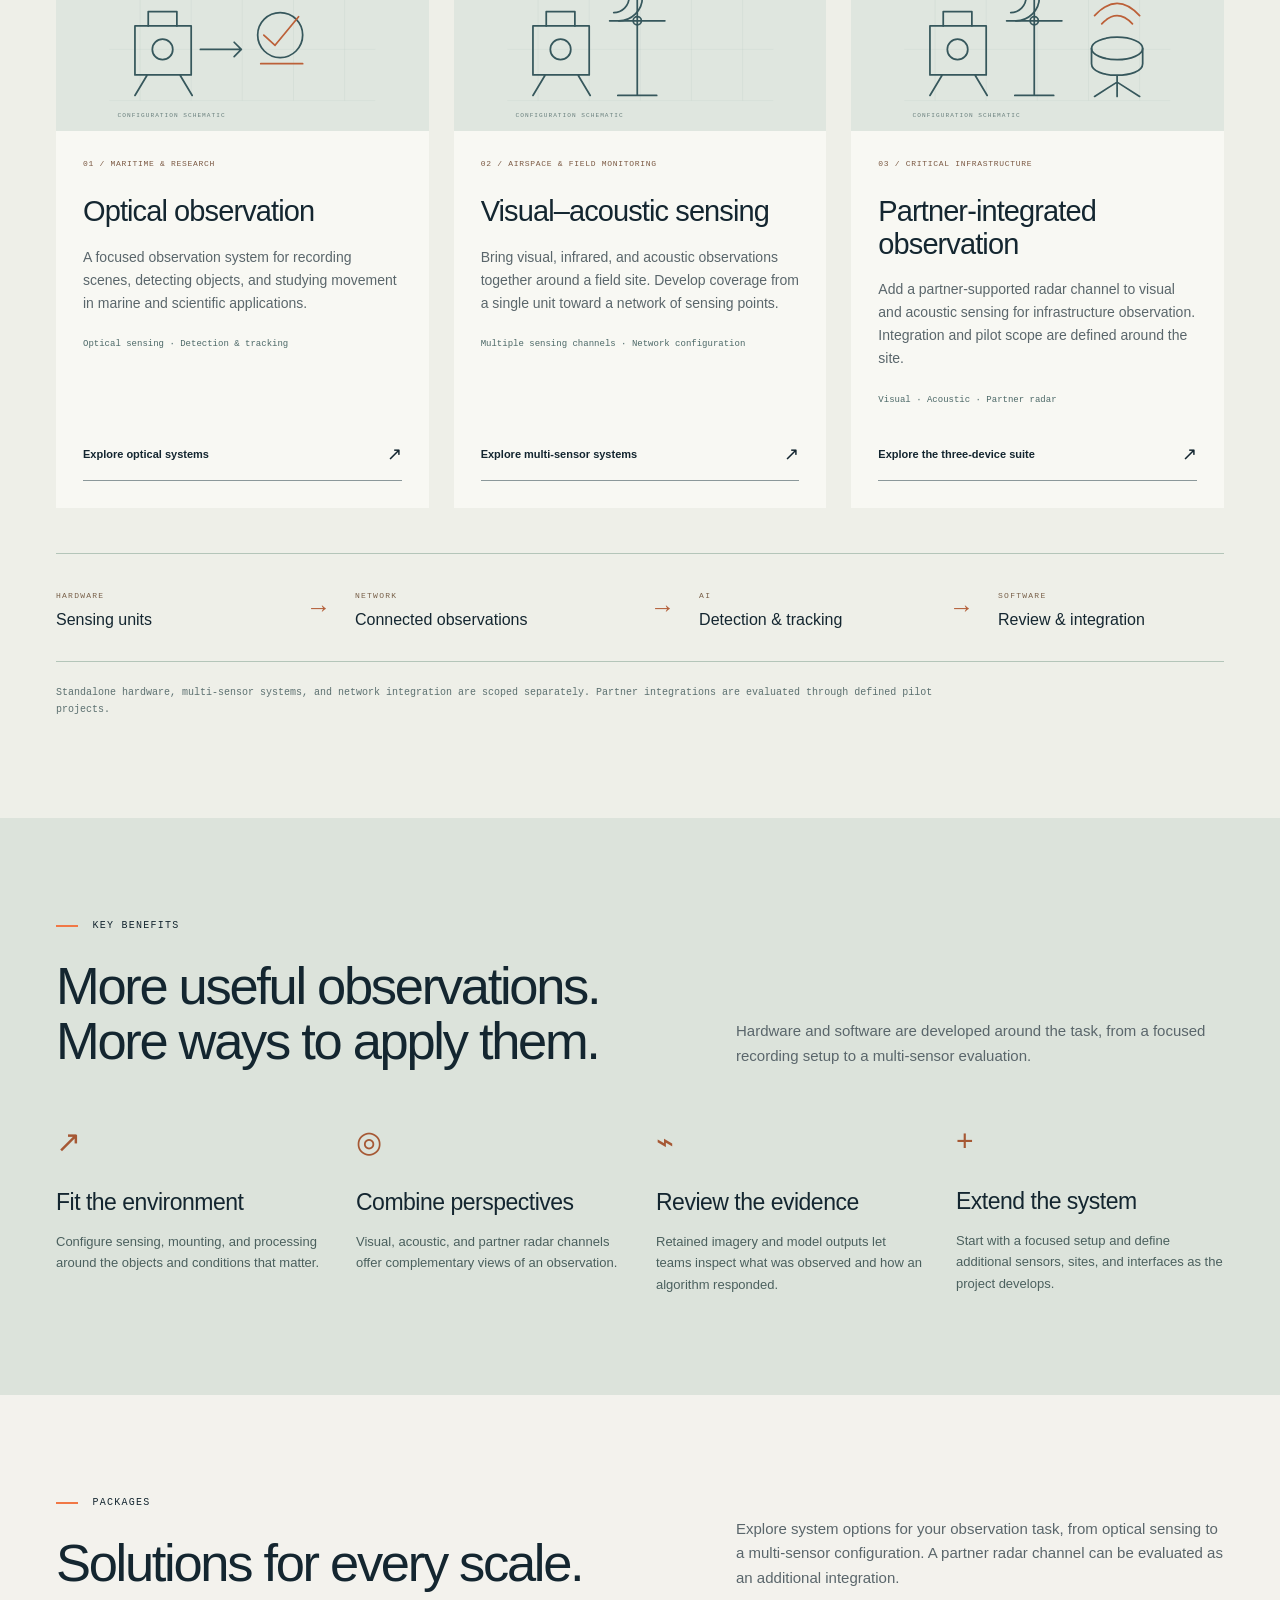
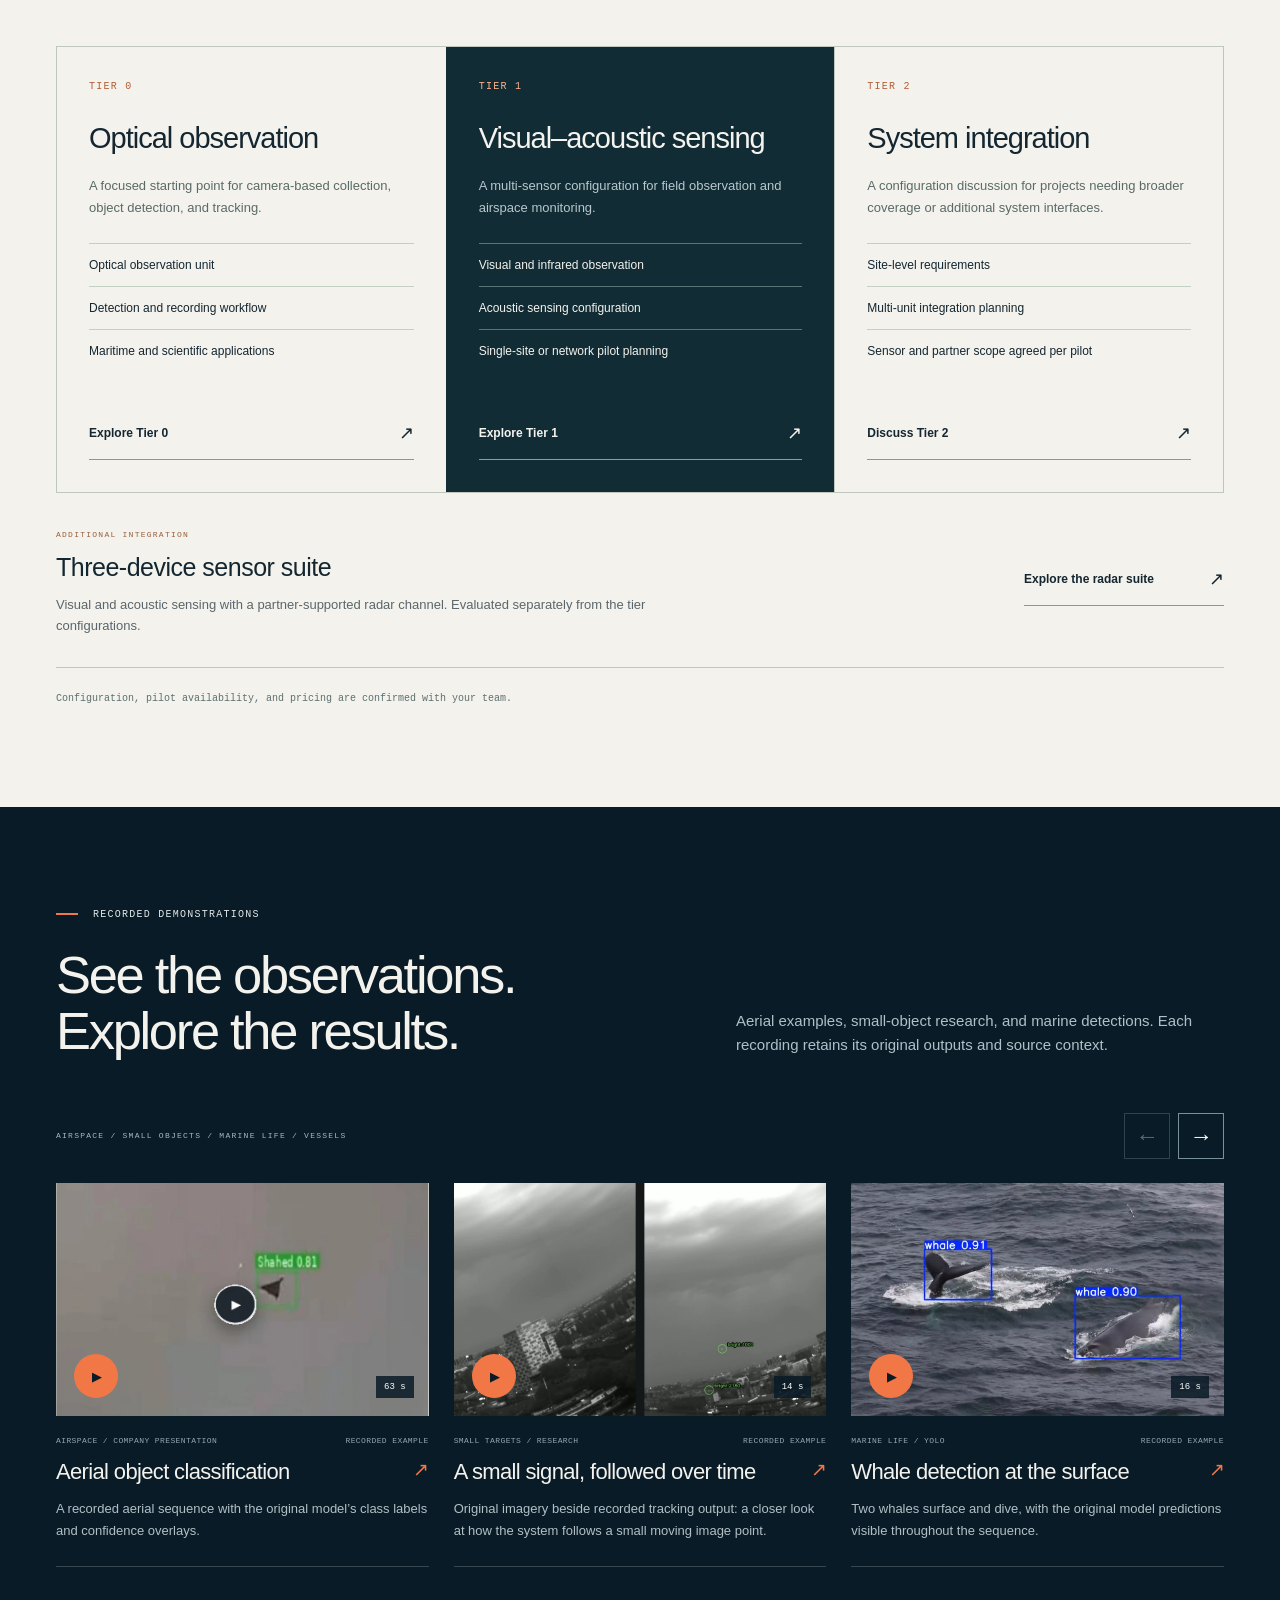
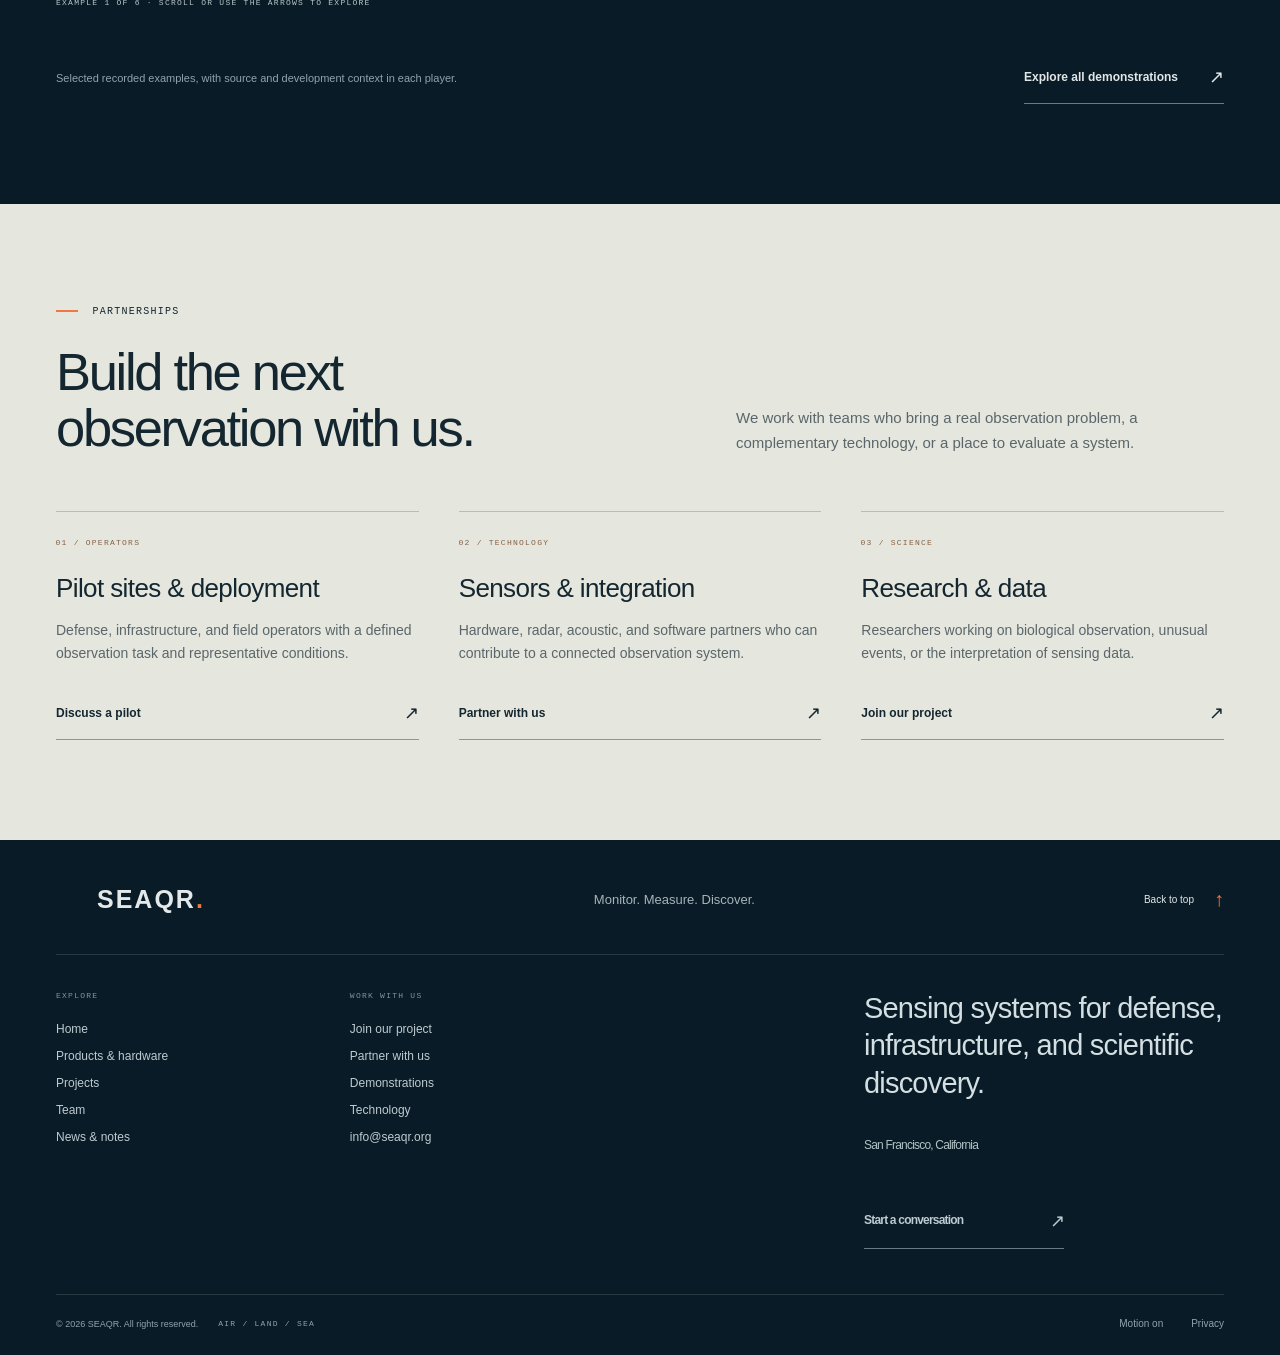
==== commit ee3336fe: "Rebuild SEAQR homepage around vision and sensing system tiers" ====
--- a/index.html
+++ b/index.html
@@ -1,28 +1,13 @@
-<!doctype html><html lang="en">
-<head><meta charset="utf-8"><meta name="viewport" content="width=device-width, initial-scale=1"><meta name="theme-color" content="#091b26"><meta name="description" content="SEAQR combines cameras, sensors, onboard computing, and AI into adaptable detection and tracking systems for defense, infrastructure, and specialized applications."><title>Detection and tracking for defense and critical infrastructure — SEAQR</title><link rel="icon" href="IBY_11.png"><link rel="stylesheet" href="homepage.css"><link rel="stylesheet" href="site.css"><link rel="stylesheet" href="motion.css"><link rel="stylesheet" href="applications.css"><link rel="stylesheet" href="mission.css"><script src="demo-catalog.js" defer></script><script src="site.js" defer></script><script src="motion.js" defer></script></head>
-
-<body class="home mission-home"><a class="skip-link" href="#main">Skip to content</a>
-
-<header class="site-header"><a class="brand" href="index.html" aria-label="SEAQR home"><span class="brand-mark" aria-hidden="true"></span><span>SEAQR<span class="brand-dot">.</span></span></a><button class="menu-toggle" aria-label="Open navigation" aria-controls="main-nav" aria-expanded="false"><span></span><span></span></button><nav id="main-nav" aria-label="Main navigation"><a href="solutions.html">Solutions</a><a href="hardware.html">Hardware</a><a href="platform.html">Technology</a><a href="demonstrations.html">Demonstrations</a><a href="company.html">Company</a><a class="nav-contact" href="contact.html">Discuss your application <span aria-hidden="true">↗</span></a></nav></header>
-
-<main id="main">
-<div class="hero-sequence">
+<!doctype html><html lang="en"><head><meta charset="utf-8"><meta name="viewport" content="width=device-width, initial-scale=1"><meta name="theme-color" content="#091b26"><meta name="description" content="SEAQR builds adaptable observation systems for defense, critical infrastructure, and scientific discovery across air, land, and sea."><title>Sensing, detection &amp; discovery — SEAQR</title><link rel="icon" href="IBY_11.png"><link rel="stylesheet" href="homepage.css"><link rel="stylesheet" href="site.css"><link rel="stylesheet" href="motion.css"><link rel="stylesheet" href="applications.css"><link rel="stylesheet" href="mission.css"><link rel="stylesheet" href="vision.css"><script src="demo-catalog.js" defer></script><script src="site.js" defer></script><script src="motion.js" defer></script><script src="vision.js" defer></script></head><body class="home mission-home vision-home"><a class="skip-link" href="#main">Skip to content</a><header class="site-header"><a class="brand" href="index.html" aria-label="SEAQR home"><span class="brand-mark" aria-hidden="true"></span><span>SEAQR<span class="brand-dot">.</span></span></a><button class="menu-toggle" aria-label="Open navigation" aria-controls="main-nav" aria-expanded="false"><span></span><span></span></button><nav id="main-nav" aria-label="Main navigation"><a href="index.html" aria-current="page">Home</a><a href="teams.html">Team</a><a href="news.html">News</a><a href="products.html">Products</a><a href="projects.html">Projects</a><a class="nav-contact" href="contact.html">Contact us <span aria-hidden="true">↗</span></a></nav></header><main id="main"><div class="hero-sequence">
 <section class="hero" aria-labelledby="hero-title">
       <div class="hero-film"><div class="hero-image" role="img" aria-label="Recorded optical scene with original point-tracking output"></div><video class="hero-video" data-src="assets/hero/airspace-observation.mp4" poster="assets/hero/airspace-observation.webp" muted loop playsinline preload="none" aria-hidden="true" tabindex="-1"></video></div>
       <div class="hero-content wrap">
-        <p class="eyebrow light"><span class="orange-line"></span> Adaptable sensing systems / SEAQR</p>
-        <h1 id="hero-title">Detection and tracking<br>for defense and<br>critical infrastructure<span class="orange">.</span></h1>
-        <p class="hero-description">Configurable cameras, sensors, onboard computing, and AI for airspace monitoring, site observation, and specialized applications.</p>
-        <div class="mission-hero-actions"><a class="button orange-button" href="#solutions">Explore our solutions <span aria-hidden="true">↗</span></a><a class="hero-hardware-link" href="hardware.html">View cameras & hardware <span aria-hidden="true">↗</span></a></div>
+        <p class="eyebrow light"><span class="orange-line"></span> Our vision / SEAQR</p>
+        <h1 id="hero-title">Understand the world <br>around us<span class="orange">.</span></h1>
+        <p class="hero-description">We build sensing systems to detect, track, and study objects across air, land, and sea. For defense, infrastructure protection, and scientific discovery.</p>
+        <div class="mission-hero-actions"><a class="button orange-button" href="#solutions">Explore our solutions <span aria-hidden="true">↗</span></a><a class="hero-hardware-link" href="products.html">Explore our systems <span aria-hidden="true">↗</span></a></div>
       </div>
-      <div class="hero-bottom wrap"><a href="#mission" class="scroll-link"><span class="scroll-circle" aria-hidden="true">↓</span> Our mission</a><div class="hero-domains"><span>Hardware</span><span>AI software</span><span>Integration</span></div></div>
-      <div class="hero-film-controls"><span class="film-context">Point-tracking research<br><span>Recorded output / detail view</span></span><button class="film-toggle" hidden type="button" aria-label="Play background video"><span class="film-toggle-icon" aria-hidden="true">▶</span><span class="film-toggle-label">Play film</span></button></div><div class="hero-outro wrap" aria-hidden="true"><span>Built around the mission.</span><span class="mono">OBSERVATION → UNDERSTANDING</span></div>
+      <div class="hero-bottom wrap"><a href="#technology" class="scroll-link"><span class="scroll-circle" aria-hidden="true">↓</span> About the technology</a><div class="hero-domains"><span>Defense</span><span>Infrastructure</span><span>Research</span></div></div>
+      <div class="hero-film-controls"><span class="film-context">Point-tracking research<br><span>Recorded output / detail view</span></span><button class="film-toggle" hidden type="button" aria-label="Play background video"><span class="film-toggle-icon" aria-hidden="true">▶</span><span class="film-toggle-label">Play film</span></button></div><div class="hero-outro wrap" aria-hidden="true"><span>Observe. Understand. Discover.</span><span class="mono">OBSERVATION → UNDERSTANDING</span></div>
     </section>
-</div><section class="mission-statement" id="mission" aria-labelledby="mission-label"><div class="wrap"><h2 class="eyebrow" id="mission-label"><span class="orange-line"></span>Our mission</h2><p>Help defense teams and infrastructure operators understand their surroundings through adaptable sensing, object detection, and tracking.</p></div></section><section class="section-pad observation-problem defense-problem" id="the-problem" aria-labelledby="problem-heading"><div class="wrap problem-layout"><div><p class="eyebrow light"><span class="orange-line"></span>The problem we solve</p><h2 id="problem-heading">Small targets.<br>Changing conditions.<br>Separate systems.</h2><p>Military teams and infrastructure operators need to understand activity around the people and places they protect. The sensing system has to turn a difficult scene into information they can assess.</p></div><div class="problem-rows"><article><span class="mono">01 / IDENTIFY</span><h3>Important objects can be hard to resolve.</h3><p>Distance, limited light, clutter, and camera movement can make a target difficult to distinguish in a single image.</p></article><article><span class="mono">02 / UNDERSTAND</span><h3>One sensor gives part of the picture.</h3><p>A visual detection, a position measurement, or another sensor reading needs context before it becomes a useful observation.</p></article><article><span class="mono">03 / CONNECT</span><h3>Observations need to fit the workflow.</h3><p>Teams need a practical way to review results and connect sensing outputs to their existing systems.</p></article></div></div></section><section class="section-pad mission-solutions" id="solutions" aria-labelledby="solutions-heading"><span id="the-solution" class="anchor-alias"></span><div class="wrap"><div class="section-top"><p class="eyebrow"><span class="orange-line"></span>Our solutions</p><span class="mono muted">DETECTION / MONITORING / INTEGRATION</span></div><div class="mission-section-heading"><h2 id="solutions-heading">A system for the<br>observation you need.</h2><p>Our priority is defense and critical infrastructure. Configurable sensing also supports specialized research, maritime, and other observation requirements.</p></div><div class="mission-offers"><article><span class="mono offer-audience">01 / Defense & security</span><h3>Airspace detection <br>and tracking</h3><p>Review aerial objects and follow movement across image sequences. Combine object-model outputs with small-point tracking where image detail is limited.</p><p class="offer-scope">Visual detection · Temporal tracking</p><a class="text-link" href="solutions.html#airborne">Explore airspace sensing <span aria-hidden="true">↗</span></a></article><article><span class="mono offer-audience">02 / Critical infrastructure</span><h3>Monitoring around <br>essential sites</h3><p>Configure observation around energy, utilities, transport, and other essential sites, with relevant cameras, sensors, and review requirements.</p><p class="offer-scope">Site observation · Sensor configuration</p><a class="text-link" href="solutions.html#infrastructure">Explore site monitoring <span aria-hidden="true">↗</span></a></article><article><span class="mono offer-audience">03 / Specialized applications</span><h3>Custom sensing <br>and integration</h3><p>Bring hardware, models, and processing together around a particular mission, platform, or operating environment.</p><p class="offer-scope">Hardware · Software · System interfaces</p><a class="text-link" href="solutions.html#integration">Explore custom systems <span aria-hidden="true">↗</span></a></article></div></div></section><section class="section-pad mission-system" id="platform"><span id="key-benefits" class="anchor-alias"></span><div class="wrap"><div class="mission-system-grid"><figure><div class="mission-system-image"><span class="mono">MODULAR SENSING / IN DEVELOPMENT</span><img src="assets/sensor-stack.webp" alt="SEAQR multi-camera pod and mast sensing concept, in development" width="1086" height="1448" loading="lazy"></div><figcaption>Modular concept shown alongside existing field systems on the Hardware page.</figcaption></figure><div><p class="eyebrow"><span class="orange-line"></span>What makes up the system</p><h2>Hardware.<br>Intelligence.<br>Integration.</h2><div class="system-offer-list"><article><h3>Cameras & sensors</h3><p>ZWO visible/NIR camera options, Boson infrared cameras, and supporting position, motion, distance, and environmental sensors.</p><a class="text-link" href="hardware.html#catalogue">See the full hardware list <span aria-hidden="true">↗</span></a></article><article><h3>AI & software</h3><p>Object-detection models, motion-aware point tracking, and onboard processing for reviewing observations from recorded scenes.</p><a class="text-link" href="platform.html">Explore the technology <span aria-hidden="true">↗</span></a></article><article><h3>A configuration around your mission</h3><p>Define mounting, relevant inputs, processing, and system interfaces together. Additional modalities and sensing-network capabilities remain part of the development roadmap.</p><a class="text-link" href="contact.html?interest=Platform%20integration">Discuss an integration <span aria-hidden="true">↗</span></a></article></div></div></div></div></section><section class="evidence section-pad" id="evidence"><div class="wrap"><div class="section-top"><p class="eyebrow light">Recorded demonstrations</p><span class="mono soft">AERIAL DETECTION / POINT TRACKING</span></div><div class="evidence-heading"><h2>Aerial detection.<br>Recorded evidence.</h2><p>See aerial model examples and selected tracking research. The source and development status are explained in each player.</p></div><div class="clip-grid"><article class="clip-card" data-category="airspace" data-kind="video"><button class="clip-open" data-video="aerial-classification" aria-label="Watch Aerial object classification"><img src="assets/demos/airspace/aerial-classification.webp" alt="Aerial object with a recorded classification overlay from the company deck" loading="lazy"><span class="clip-play" aria-hidden="true">▶</span><span class="clip-length">63 s</span></button><div class="clip-card-copy"><div class="clip-meta"><span>Airspace / Company presentation</span><span>Recorded example</span></div><h3><button data-video="aerial-classification">Aerial object classification <span aria-hidden="true">↗</span></button></h3><p>A recorded aerial sequence with the original model’s class labels and confidence overlays.</p></div></article><article class="clip-card" data-category="airspace" data-kind="video"><button class="clip-open" data-video="aerial-tracking" aria-label="Watch An aerial track across frames"><img src="assets/demos/airspace/aerial-tracking.webp" alt="Aerial detection and trajectory overlay in the company presentation" loading="lazy"><span class="clip-play" aria-hidden="true">▶</span><span class="clip-length">7 s</span></button><div class="clip-card-copy"><div class="clip-meta"><span>Airspace / Company presentation</span><span>Recorded example</span></div><h3><button data-video="aerial-tracking">An aerial track across frames <span aria-hidden="true">↗</span></button></h3><p>A short company-presentation recording showing an aerial detection box and its associated trajectory.</p></div></article><article class="clip-card" data-category="small-targets" data-kind="video"><button class="clip-open" data-video="daylight-comparison" aria-label="Watch A small signal, followed over time"><img src="assets/demos/small-targets/daylight-comparison.webp" alt="Original daylight scene beside recorded green tracking markers" loading="lazy"><span class="clip-play" aria-hidden="true">▶</span><span class="clip-length">14 s</span></button><div class="clip-card-copy"><div class="clip-meta"><span>Small targets / Research</span><span>Recorded example</span></div><h3><button data-video="daylight-comparison">A small signal, followed over time <span aria-hidden="true">↗</span></button></h3><p>Original imagery beside recorded tracking output: a closer look at how the system follows a small moving image point.</p></div></article></div><div class="gallery-bottom"><p>Selected recordings illustrate behavior. They do not establish operational accuracy or deployment readiness.</p><a class="text-link light-link" href="demonstrations.html">Explore all detection examples <span aria-hidden="true">↗</span></a></div></div></section><section class="section-pad mission-working" id="deployment-options"><span id="partnerships" class="anchor-alias"></span><div class="wrap"><div class="mission-section-heading"><div><p class="eyebrow"><span class="orange-line"></span>Working with SEAQR</p><h2>Start with your mission.<br>Build the right configuration.</h2></div><p>A site evaluation, a sensing configuration, or an integration project. We work through the requirements with your team.</p></div><div class="mission-work-steps"><article><span class="mono">01 / SITE EVALUATION</span><h3>Define the observation.</h3><p>Identify target objects, lighting, mounting, the operating environment, and what the team needs to know.</p></article><article><span class="mono">02 / CONFIGURATION</span><h3>Choose the system.</h3><p>Match cameras, supporting sensors, models, and processing to those requirements.</p></article><article><span class="mono">03 / INTEGRATION</span><h3>Assess the evidence.</h3><p>Agree on representative data, useful outputs, performance criteria, and interfaces for the next stage.</p></article></div><div class="mission-contact-line"><p>Tell us what you need to detect, track, or understand.</p><a class="button navy-button" href="contact.html">Discuss your application <span aria-hidden="true">↗</span></a></div></div></section>
-</main>
-
-<footer class="site-footer"><div class="wrap"><div class="footer-top"><a class="brand" href="index.html" aria-label="SEAQR home"><span class="brand-mark" aria-hidden="true"></span><span>SEAQR<span class="brand-dot">.</span></span></a><p>Monitor. Measure. Discover.</p><a href="#main" class="back-top">Back to top <span aria-hidden="true">↑</span></a></div><div class="footer-nav"><div><span class="mono">Explore</span><a href="platform.html">Technology</a><a href="hardware.html">Cameras & hardware</a><a href="solutions.html">Solutions</a><a href="demonstrations.html">Demonstrations</a></div><div><span class="mono">SEAQR</span><a href="fieldwork.html">Fieldwork</a><a href="company.html">Company</a><a href="contact.html">Contact</a></div><div class="footer-statement">Sensing and intelligence for essential environments.</div></div><div class="footer-bottom"><span>© <span id="year">2026</span> SEAQR. All rights reserved.</span><span class="mono">AIRSPACE / DEFENSE / INFRASTRUCTURE</span><button class="motion-switch" type="button" aria-pressed="true">Motion on</button><a href="privacy.html">Privacy</a></div></div></footer>
-
-<dialog class="video-dialog" id="video-dialog" aria-labelledby="video-dialog-title"><button class="dialog-close" aria-label="Close demonstration">Close <span aria-hidden="true">×</span></button><div class="dialog-player"><video controls playsinline preload="metadata" aria-label="Recorded detection demonstration"></video></div><div class="dialog-info"><p class="eyebrow" id="video-dialog-category"></p><h2 id="video-dialog-title"></h2><p id="video-dialog-description"></p><p id="video-dialog-note" class="video-context"></p><a class="text-link light-link" href="contact.html">Discuss your application <span aria-hidden="true">↗</span></a></div></dialog>
-</body>
-</html>
+</div><section class="section-pad v3-technology" id="technology"><span class="anchor-alias" id="platform"></span><span class="anchor-alias" id="mission"></span><div class="wrap"><div class="v3-heading"><div><p class="eyebrow"><span class="orange-line"></span>About the technology</p><h2>Sensing, detection,<br>and tracking. Together.</h2></div><p>SEAQR brings hardware, AI, and software into one observation workflow. We combine the inputs a task needs, process what they capture, and make the results available for review.</p></div><div class="v3-tech-grid"><article><span class="mono">01 / SENSE</span><h3>Observe the environment.</h3><p>Optical systems, acoustic sensing, and partner radar options provide different ways to observe a scene.</p></article><article><span class="mono">02 / INTERPRET</span><h3>Find and follow objects.</h3><p>Detection models and tracking methods help turn recorded signals into objects and movement that can be examined.</p></article><article><span class="mono">03 / UNDERSTAND</span><h3>Put observations to work.</h3><p>Software connects collection, review, and integration around the needs of an operator or research team.</p></article></div></div></section><section class="section-pad v3-problems" id="the-problem"><div class="wrap"><div class="v3-heading"><div><p class="eyebrow"><span class="orange-line"></span>The problem</p><h2>Important activity.<br>Incomplete observations.</h2></div><p>From an aerial threat to a surfacing whale, understanding an event starts with observing it. Different environments create different gaps in what a team can see and record.</p></div><div class="v3-problem-grid"><article><span class="mono">01 / DEFENSE</span><h3>Aerial threat awareness</h3><p>Defense teams and infrastructure operators need to detect and follow aerial objects before deciding what they are observing.</p><a href="#solution-infrastructure" class="v3-problem-link">See the approach <span aria-hidden="true">↗</span></a></article><article><span class="mono">02 / MARINE SCIENCE</span><h3>Marine wildlife observation</h3><p>Surfacing animals can be brief and difficult to spot. Researchers need repeatable observations they can review and compare.</p><a href="#solution-maritime" class="v3-problem-link">See the approach <span aria-hidden="true">↗</span></a></article><article><span class="mono">03 / SCIENTIFIC OBSERVATION</span><h3>Airborne species tracking</h3><p>Birds and other small moving objects need to be distinguished from background clutter and followed across changing scenes.</p><a href="#solution-airspace" class="v3-problem-link">See the approach <span aria-hidden="true">↗</span></a></article><article><span class="mono">04 / DISCOVERY</span><h3>Unusual objects and activity</h3><p>Unfamiliar observations need recorded evidence and context before they can be identified or investigated.</p><a href="#solution-airspace" class="v3-problem-link">See the approach <span aria-hidden="true">↗</span></a></article><article><span class="mono">05 / COVERAGE</span><h3>Gaps between observation points</h3><p>A single viewpoint covers only part of an environment. Larger areas call for a coordinated network of sensing units.</p><a href="#solution-airspace" class="v3-problem-link">See the approach <span aria-hidden="true">↗</span></a></article><article><span class="mono">06 / CONTINUITY</span><h3>Low light and missing data</h3><p>Changes in light and gaps in observation make events harder to reconstruct. Different sensing channels and retained data help address the problem.</p><a href="#solution-infrastructure" class="v3-problem-link">See the approach <span aria-hidden="true">↗</span></a></article></div></div></section><section class="section-pad v3-solutions" id="solutions"><span id="the-solution" class="anchor-alias"></span><div class="wrap"><div class="v3-heading"><div><p class="eyebrow"><span class="orange-line"></span>The solution</p><h2>Three approaches.<br>One observation workflow.</h2></div><p>Choose the sensing approach around the environment and the question. Each combines a physical system with perception software and a path to integration.</p></div><div class="v3-offer-grid"><article id="solution-maritime"><svg class="v3-schematic" viewBox="0 0 280 220" role="img" aria-label="Optical observation and detection schematic"><path class="v3-grid-line" d="M10 200h260M10 50h260M10 100h260M10 150h260M40 20v180m50-180v180m50-180v180m50-180v180m50-180v180"/><g fill="none" stroke="currentColor" stroke-width="1.7" stroke-linecap="round" stroke-linejoin="round"><path d="M35 127h55v48H35zM47 175l-12 20m44-20 12 20"/><circle cx="62" cy="150" r="10"/><path d="M48 127v-14h28v14"/><circle cx="177" cy="136" r="22"/><path class="v3-accent" d="m161 136 11 10 23-28m-37 46h41"/><path d="M99 150h40m-7-7 7 7-7 7"/></g><text x="18" y="36">OPTICAL OBSERVATION</text><text class="v3-diagram-caption" x="18" y="216">CONFIGURATION SCHEMATIC</text></svg><div class="v3-offer-copy"><span class="mono">01 / MARITIME & RESEARCH</span><h3>Optical observation</h3><p>A focused observation system for recording scenes, detecting objects, and studying movement in marine and scientific applications.</p><p class="v3-offer-scope">Optical sensing · Detection & tracking</p><a class="text-link" href="products.html#tier0">Explore optical systems <span aria-hidden="true">↗</span></a></div></article><article id="solution-airspace"><svg class="v3-schematic" viewBox="0 0 280 220" role="img" aria-label="Visual and acoustic sensing schematic"><path class="v3-grid-line" d="M10 200h260M10 50h260M10 100h260M10 150h260M40 20v180m50-180v180m50-180v180m50-180v180m50-180v180"/><g fill="none" stroke="currentColor" stroke-width="1.7" stroke-linecap="round" stroke-linejoin="round"><path d="M35 127h55v48H35zM47 175l-12 20m44-20 12 20"/><circle cx="62" cy="150" r="10"/><path d="M48 127v-14h28v14"/><path d="M137 100v95m-19 0h38m-19-73h-27m27 0h27"/><path d="M119 76a23 23 0 0 1 0 46m-5-38a12 12 0 0 1 0 30"/><circle cx="137" cy="122" r="4"/></g><text x="18" y="36">VISUAL + ACOUSTIC</text><text class="v3-diagram-caption" x="18" y="216">CONFIGURATION SCHEMATIC</text></svg><div class="v3-offer-copy"><span class="mono">02 / AIRSPACE & FIELD MONITORING</span><h3>Visual–acoustic sensing</h3><p>Bring visual, infrared, and acoustic observations together around a field site. Develop coverage from a single unit toward a network of sensing points.</p><p class="v3-offer-scope">Multiple sensing channels · Network configuration</p><a class="text-link" href="products.html#tier1">Explore multi-sensor systems <span aria-hidden="true">↗</span></a></div></article><article id="solution-infrastructure"><svg class="v3-schematic" viewBox="0 0 280 220" role="img" aria-label="Visual, acoustic and radar sensing schematic"><path class="v3-grid-line" d="M10 200h260M10 50h260M10 100h260M10 150h260M40 20v180m50-180v180m50-180v180m50-180v180m50-180v180"/><g fill="none" stroke="currentColor" stroke-width="1.7" stroke-linecap="round" stroke-linejoin="round"><path d="M35 127h55v48H35zM47 175l-12 20m44-20 12 20"/><circle cx="62" cy="150" r="10"/><path d="M48 127v-14h28v14"/><path d="M137 100v95m-19 0h38m-19-73h-27m27 0h27"/><path d="M119 76a23 23 0 0 1 0 46m-5-38a12 12 0 0 1 0 30"/><circle cx="137" cy="122" r="4"/><ellipse cx="218" cy="149" rx="25" ry="11"/><path d="M193 149v15c0 15 50 15 50 0v-15m-25 27v20m0-14-22 14m22-14 22 14"/><path class="v3-accent" d="M203 125q15-16 30 0m-37-8q22-24 44 0"/></g><text x="18" y="36">VISUAL + ACOUSTIC + RADAR</text><text class="v3-diagram-caption" x="18" y="216">CONFIGURATION SCHEMATIC</text></svg><div class="v3-offer-copy"><span class="mono">03 / CRITICAL INFRASTRUCTURE</span><h3>Partner-integrated observation</h3><p>Add a partner-supported radar channel to visual and acoustic sensing for infrastructure observation. Integration and pilot scope are defined around the site.</p><p class="v3-offer-scope">Visual · Acoustic · Partner radar</p><a class="text-link" href="products.html#sensor-suite">Explore the three-device suite <span aria-hidden="true">↗</span></a></div></article></div><div class="v3-system-flow" aria-label="Observation workflow"><div><span class="mono">HARDWARE</span><p>Sensing units</p></div><span class="v3-flow-arrow" aria-hidden="true">→</span><div><span class="mono">NETWORK</span><p>Connected observations</p></div><span class="v3-flow-arrow" aria-hidden="true">→</span><div><span class="mono">AI</span><p>Detection & tracking</p></div><span class="v3-flow-arrow" aria-hidden="true">→</span><div><span class="mono">SOFTWARE</span><p>Review & integration</p></div></div><p class="v3-small-note">Standalone hardware, multi-sensor systems, and network integration are scoped separately. Partner integrations are evaluated through defined pilot projects.</p></div></section><section class="section-pad v3-benefits" id="key-benefits"><div class="wrap"><div class="v3-heading"><div><p class="eyebrow"><span class="orange-line"></span>Key benefits</p><h2>More useful observations.<br>More ways to apply them.</h2></div><p>Hardware and software are developed around the task, from a focused recording setup to a multi-sensor evaluation.</p></div><div class="v3-benefit-grid"><article><span class="v3-benefit-symbol" aria-hidden="true">↗</span><h3>Fit the environment</h3><p>Configure sensing, mounting, and processing around the objects and conditions that matter.</p></article><article><span class="v3-benefit-symbol" aria-hidden="true">◎</span><h3>Combine perspectives</h3><p>Visual, acoustic, and partner radar channels offer complementary views of an observation.</p></article><article><span class="v3-benefit-symbol" aria-hidden="true">⌁</span><h3>Review the evidence</h3><p>Retained imagery and model outputs let teams inspect what was observed and how an algorithm responded.</p></article><article><span class="v3-benefit-symbol" aria-hidden="true">+</span><h3>Extend the system</h3><p>Start with a focused setup and define additional sensors, sites, and interfaces as the project develops.</p></article></div></div></section><section class="section-pad v3-packages" id="packages"><span id="deployment-options" class="anchor-alias"></span><div class="wrap"><div class="v3-heading"><div><p class="eyebrow"><span class="orange-line"></span>Packages</p><h2>Solutions for every scale.</h2></div><p>Explore system options for your observation task, from optical sensing to a multi-sensor configuration. A partner radar channel can be evaluated as an additional integration.</p></div><div class="v3-package-grid"><article><span class="mono">TIER 0</span><h3>Optical observation</h3><p>A focused starting point for camera-based collection, object detection, and tracking.</p><ul><li>Optical observation unit</li><li>Detection and recording workflow</li><li>Maritime and scientific applications</li></ul><a class="text-link" href="products.html#tier0">Explore Tier 0 <span aria-hidden="true">↗</span></a></article><article><span class="mono">TIER 1</span><h3>Visual–acoustic sensing</h3><p>A multi-sensor configuration for field observation and airspace monitoring.</p><ul><li>Visual and infrared observation</li><li>Acoustic sensing configuration</li><li>Single-site or network pilot planning</li></ul><a class="text-link" href="products.html#tier1">Explore Tier 1 <span aria-hidden="true">↗</span></a></article><article><span class="mono">TIER 2</span><h3>System integration</h3><p>A configuration discussion for projects needing broader coverage or additional system interfaces.</p><ul><li>Site-level requirements</li><li>Multi-unit integration planning</li><li>Sensor and partner scope agreed per pilot</li></ul><a class="text-link" href="products.html#tier2">Discuss Tier 2 <span aria-hidden="true">↗</span></a></article></div><div class="v3-package-addon"><div><span class="mono">ADDITIONAL INTEGRATION</span><h3>Three-device sensor suite</h3><p>Visual and acoustic sensing with a partner-supported radar channel. Evaluated separately from the tier configurations.</p></div><a class="text-link" href="products.html#sensor-suite">Explore the radar suite <span aria-hidden="true">↗</span></a></div><p class="v3-small-note">Configuration, pilot availability, and pricing are confirmed with your team.</p></div></section><section class="evidence section-pad v3-evidence" id="evidence"><div class="wrap"><div class="v3-heading"><div><p class="eyebrow light"><span class="orange-line"></span>Recorded demonstrations</p><h2>See the observations.<br>Explore the results.</h2></div><p>Aerial examples, small-object research, and marine detections. Each recording retains its original outputs and source context.</p></div><div class="v3-carousel" data-carousel><div class="v3-carousel-toolbar"><p class="mono">AIRSPACE / SMALL OBJECTS / MARINE LIFE / VESSELS</p><div class="v3-carousel-controls"><button type="button" data-carousel-prev aria-label="Previous demonstration" aria-controls="home-demo-track">←</button><button type="button" data-carousel-next aria-label="Next demonstration" aria-controls="home-demo-track">→</button></div></div><div class="clip-grid v3-demo-track" id="home-demo-track" tabindex="0" role="region" aria-label="Detection demonstrations; scroll horizontally"><article class="clip-card" data-category="airspace" data-kind="video"><button class="clip-open" data-video="aerial-classification" aria-label="Watch Aerial object classification"><img src="assets/demos/airspace/aerial-classification.webp" alt="Aerial object with a recorded classification overlay from the company deck" loading="lazy"><span class="clip-play" aria-hidden="true">▶</span><span class="clip-length">63 s</span></button><div class="clip-card-copy"><div class="clip-meta"><span>Airspace / Company presentation</span><span>Recorded example</span></div><h3><button data-video="aerial-classification">Aerial object classification <span aria-hidden="true">↗</span></button></h3><p>A recorded aerial sequence with the original model’s class labels and confidence overlays.</p></div></article><article class="clip-card" data-category="small-targets" data-kind="video"><button class="clip-open" data-video="daylight-comparison" aria-label="Watch A small signal, followed over time"><img src="assets/demos/small-targets/daylight-comparison.webp" alt="Original daylight scene beside recorded green tracking markers" loading="lazy"><span class="clip-play" aria-hidden="true">▶</span><span class="clip-length">14 s</span></button><div class="clip-card-copy"><div class="clip-meta"><span>Small targets / Research</span><span>Recorded example</span></div><h3><button data-video="daylight-comparison">A small signal, followed over time <span aria-hidden="true">↗</span></button></h3><p>Original imagery beside recorded tracking output: a closer look at how the system follows a small moving image point.</p></div></article><article class="clip-card" data-category="whales" data-kind="video"><button class="clip-open" data-video="whale-surface-pair" aria-label="Watch Whale detection at the surface"><img src="assets/demos/whales/whale-surface-pair.webp" alt="Two whales with original blue detection boxes" loading="lazy"><span class="clip-play" aria-hidden="true">▶</span><span class="clip-length">16 s</span></button><div class="clip-card-copy"><div class="clip-meta"><span>Marine life / YOLO</span><span>Recorded example</span></div><h3><button data-video="whale-surface-pair">Whale detection at the surface <span aria-hidden="true">↗</span></button></h3><p>Two whales surface and dive, with the original model predictions visible throughout the sequence.</p></div></article><article class="clip-card" data-category="vessels" data-kind="image"><button class="clip-open" data-video="vessel-validation-ships" aria-label="View Multiple vessel detections"><img src="assets/demos/vessels/yolo26-ships-validation.webp" alt="Ships near port with original vessel detection labels" loading="lazy"><span class="clip-play" aria-hidden="true">↗</span><span class="clip-length">Still</span></button><div class="clip-card-copy"><div class="clip-meta"><span>Vessels / Validation still</span><span>Recorded example</span></div><h3><button data-video="vessel-validation-ships">Multiple vessel detections <span aria-hidden="true">↗</span></button></h3><p>Original ship predictions across a port-side validation image.</p></div></article><article class="clip-card" data-category="vessels" data-kind="video"><button class="clip-open" data-video="buoy-observation" aria-label="Watch A buoy in a moving scene"><img src="assets/buoy-detection.webp" alt="Buoy with a green recorded model detection box" loading="lazy"><span class="clip-play" aria-hidden="true">▶</span><span class="clip-length">33 s</span></button><div class="clip-card-copy"><div class="clip-meta"><span>Maritime / Recorded detection</span><span>Recorded example</span></div><h3><button data-video="buoy-observation">A buoy in a moving scene <span aria-hidden="true">↗</span></button></h3><p>Recorded visual detection around a buoy in open water. Watch the original demonstration from our field presentation.</p></div></article><article class="clip-card" data-category="whales" data-kind="video"><button class="clip-open" data-video="whale-dive-sequence" aria-label="Watch From surfacing to a dive"><img src="assets/demos/whales/whale-dive-sequence.webp" alt="Whale and original model detection overlays during a dive" loading="lazy"><span class="clip-play" aria-hidden="true">▶</span><span class="clip-length">10.5 s</span></button><div class="clip-card-copy"><div class="clip-meta"><span>Marine life / YOLO</span><span>Recorded example</span></div><h3><button data-video="whale-dive-sequence">From surfacing to a dive <span aria-hidden="true">↗</span></button></h3><p>A continuous observation sequence with original whale-detection overlays as the animal changes its visible profile.</p></div></article></div><p class="v3-carousel-position mono" aria-live="polite" aria-atomic="true"></p></div><div class="gallery-bottom"><p>Selected recorded examples, with source and development context in each player.</p><a class="text-link light-link" href="demonstrations.html">Explore all demonstrations <span aria-hidden="true">↗</span></a></div></div></section><section class="section-pad v3-partners" id="partnerships"><div class="wrap"><div class="v3-heading"><div><p class="eyebrow"><span class="orange-line"></span>Partnerships</p><h2>Build the next<br>observation with us.</h2></div><p>We work with teams who bring a real observation problem, a complementary technology, or a place to evaluate a system.</p></div><div class="v3-partner-grid"><article><span class="mono">01 / OPERATORS</span><h3>Pilot sites & deployment</h3><p>Defense, infrastructure, and field operators with a defined observation task and representative conditions.</p><a class="text-link" href="contact.html?interest=Partnership">Discuss a pilot <span aria-hidden="true">↗</span></a></article><article><span class="mono">02 / TECHNOLOGY</span><h3>Sensors & integration</h3><p>Hardware, radar, acoustic, and software partners who can contribute to a connected observation system.</p><a class="text-link" href="contact.html?interest=Platform%20integration">Partner with us <span aria-hidden="true">↗</span></a></article><article><span class="mono">03 / SCIENCE</span><h3>Research & data</h3><p>Researchers working on biological observation, unusual events, or the interpretation of sensing data.</p><a class="text-link" href="contact.html?interest=Research%20collaboration">Join our project <span aria-hidden="true">↗</span></a></article></div></div></section></main><footer class="site-footer"><div class="wrap"><div class="footer-top"><a class="brand" href="index.html" aria-label="SEAQR home"><span class="brand-mark" aria-hidden="true"></span><span>SEAQR<span class="brand-dot">.</span></span></a><p>Monitor. Measure. Discover.</p><a href="#main" class="back-top">Back to top <span aria-hidden="true">↑</span></a></div><div class="footer-nav v3-footer"><div><span class="mono">Explore</span><a href="index.html">Home</a><a href="products.html">Products & hardware</a><a href="projects.html">Projects</a><a href="teams.html">Team</a><a href="news.html">News & notes</a></div><div><span class="mono">Work with us</span><a href="contact.html?interest=Research%20collaboration">Join our project</a><a href="contact.html?interest=Partnership">Partner with us</a><a href="demonstrations.html">Demonstrations</a><a href="platform.html">Technology</a><a href="mailto:info@seaqr.org">info@seaqr.org</a></div><div class="footer-statement">Sensing systems for defense, infrastructure, and scientific discovery.<p>San Francisco, California</p><a class="text-link light-link" href="contact.html">Start a conversation <span aria-hidden="true">↗</span></a></div></div><div class="footer-bottom"><span>© <span id="year">2026</span> SEAQR. All rights reserved.</span><span class="mono">AIR / LAND / SEA</span><button class="motion-switch" type="button" aria-pressed="true">Motion on</button><a href="privacy.html">Privacy</a></div></div></footer><dialog class="video-dialog" id="video-dialog" aria-labelledby="video-dialog-title"><button class="dialog-close" aria-label="Close demonstration">Close <span aria-hidden="true">×</span></button><div class="dialog-player"><video controls playsinline preload="metadata" aria-label="Recorded detection demonstration"></video></div><div class="dialog-info"><p class="eyebrow" id="video-dialog-category"></p><h2 id="video-dialog-title"></h2><p id="video-dialog-description"></p><p id="video-dialog-note" class="video-context"></p><a class="text-link light-link" href="contact.html">Discuss your application <span aria-hidden="true">↗</span></a></div></dialog></body></html>
--- a/vision.css
+++ b/vision.css
@@ -0,0 +1,125 @@
+/* November 15: live-site section sequence, company vision and system offers. */
+.vision-home .hero h1{font-size:clamp(66px,7.5vw,112px);letter-spacing:-5px;max-width:1120px;line-height:1.01}
+.vision-home .hero-description{max-width:650px;font-size:18px}
+.vision-home .hero h1{text-wrap:balance}
+@media(max-width:480px){.vision-home .hero h1 br{display:none}}
+.v3-heading{display:grid;grid-template-columns:1.25fr 1fr;gap:70px;align-items:end;margin-bottom:55px}
+.v3-heading h2{margin-top:25px;font-size:clamp(38px,4.1vw,62px);line-height:1.06;letter-spacing:-2.3px}
+.v3-heading>p{font-size:15px;color:var(--muted);max-width:510px}
+.v3-technology{background:var(--paper)}
+.v3-tech-grid{display:grid;grid-template-columns:repeat(3,minmax(0,1fr));gap:38px}
+.v3-tech-grid article{border-top:1px solid #b4c2bc;padding:25px 0 0}
+.v3-tech-grid .mono{font-size:9px;color:#7c553d}
+.v3-tech-grid h3{font-size:25px;letter-spacing:-.6px;margin:25px 0 15px}
+.v3-tech-grid p{font-size:14px;color:var(--muted);max-width:390px}
+.v3-problems{background:#102733;color:#f3f2ed}
+.v3-problems .v3-heading>p{color:#b7c5c9}
+.v3-problem-grid{display:grid;grid-template-columns:repeat(3,minmax(0,1fr));gap:38px 42px}
+.v3-problem-grid article{border-top:1px solid #8ba3aa50;padding:25px 0 0;display:flex;flex-direction:column;align-items:start}
+.v3-problem-grid .mono{font-size:8px;color:#eaa57e}
+.v3-problem-grid h3{font-size:26px;letter-spacing:-.6px;margin:22px 0 16px;line-height:1.2}
+.v3-problem-grid p{font-size:13px;color:#b7c5c9;max-width:390px}
+.v3-problem-link{font-size:11px;display:flex;gap:28px;align-items:center;margin-top:auto;padding-top:20px;color:#e7eceb}
+.v3-problem-link span{color:var(--orange);font-size:18px}
+.v3-solutions{background:#eeefe8}
+.v3-offer-grid{display:grid;grid-template-columns:repeat(3,minmax(0,1fr));gap:25px}
+.v3-offer-grid article{min-width:0;scroll-margin-top:40px;background:#f8f8f3;display:flex;flex-direction:column}
+.v3-schematic{width:100%;height:245px;padding:10px 15px;background:#dfe6df;color:#36575c}
+.v3-schematic .v3-grid-line{stroke:#aebeb650;stroke-width:.5;fill:none}
+.v3-schematic .v3-accent{stroke:#bc6038}
+.v3-schematic text{font:8px var(--mono);fill:#496267;letter-spacing:1px}
+.v3-schematic .v3-diagram-caption{font-size:6px;letter-spacing:1px;fill:#6a807e}
+.v3-offer-copy{padding:27px;display:flex;flex-direction:column;align-items:start;flex:1}
+.v3-offer-copy>.mono{font-size:8px;color:#7b5943;letter-spacing:.7px}
+.v3-offer-copy h3{font-size:29px;line-height:1.12;letter-spacing:-.9px;margin:25px 0 18px}
+.v3-offer-copy>p{font-size:14px;color:var(--muted)}
+.v3-offer-copy .v3-offer-scope{font:9px/1.7 var(--mono);color:#4c6867;margin-top:22px;margin-bottom:20px}
+.v3-offer-copy .text-link{margin-top:auto;font-size:11px;width:100%;min-width:0;gap:10px}
+.v3-system-flow{display:grid;grid-template-columns:1fr auto 1.2fr auto 1fr auto 1fr;gap:24px;border-block:1px solid #b4c5b9;padding:30px 0;margin-top:45px;align-items:center}
+.v3-system-flow .mono{font-size:8px;color:#786049}
+.v3-system-flow p{font-size:16px;margin-top:8px;line-height:1.3}
+.v3-flow-arrow{color:#b4613c;font-size:25px}
+.v3-small-note{font:10px/1.7 var(--mono);color:#5c7070;margin-top:22px;max-width:930px;letter-spacing:0;text-transform:none}
+.v3-benefits{background:#dce3db}
+.v3-benefit-grid{display:grid;grid-template-columns:repeat(4,minmax(0,1fr));gap:32px}
+.v3-benefit-symbol{font-size:30px;color:#a65834;display:block;margin-bottom:30px}
+.v3-benefit-grid h3{font-size:23px;letter-spacing:-.5px;margin-bottom:15px}
+.v3-benefit-grid p{font-size:13px;color:#4b605e;max-width:310px}
+.v3-package-grid{display:grid;grid-template-columns:repeat(3,minmax(0,1fr));gap:0;border:1px solid #bdc7bc}
+.v3-package-grid article{padding:32px;display:flex;flex-direction:column;align-items:start;min-width:0}
+.v3-package-grid article+article{border-left:1px solid #bdc7bc}
+.v3-package-grid article:nth-child(2){background:#122c36;color:#f4f3ed;border-left-color:transparent}
+.v3-package-grid>.v3-package-featured{background:#122c36}
+.v3-package-grid .mono{font-size:10px;color:#b35e35}
+.v3-package-grid article:nth-child(2) .mono{color:#ffb28c}
+.v3-package-grid h3{font-size:29px;letter-spacing:-1px;line-height:1.15;margin:28px 0 20px}
+.v3-package-grid p{font-size:13px;color:#5a6a68}
+.v3-package-grid article:nth-child(2) p{color:#b7c8cb}
+.v3-package-grid ul{list-style:none;margin:25px 0 35px;padding:0;width:100%}
+.v3-package-grid li{font-size:12px;line-height:1.5;border-top:1px solid #c4d0c1;padding:12px 0}
+.v3-package-grid article:nth-child(2) li{border-color:#577477}
+.v3-package-grid .text-link{margin-top:auto;width:100%;min-width:0;font-size:12px}
+.v3-package-grid article:nth-child(2) .text-link{border-color:#86a09f}
+.v3-package-addon{padding:30px 0;border-bottom:1px solid #bdc7bc;display:flex;justify-content:space-between;gap:45px;align-items:center}
+.v3-package-addon .mono{font-size:8px;color:#98603e}
+.v3-package-addon h3{font-size:25px;letter-spacing:-.5px;margin:12px 0}
+.v3-package-addon p{font-size:13px;color:var(--muted);max-width:650px}
+.v3-package-addon .text-link{flex-shrink:0}
+.v3-evidence .v3-heading>p{color:#afc1c7}
+.v3-carousel-toolbar{display:flex;justify-content:space-between;align-items:center;gap:25px;margin-bottom:24px}
+.v3-carousel-toolbar>.mono{color:#a7bbc1;font-size:8px}
+.v3-carousel-controls{display:flex;gap:8px}
+.v3-carousel-controls button{width:46px;height:46px;border:1px solid #78919b;background:transparent;color:#fff;font-size:23px;transition:background .2s}
+.v3-carousel-controls button:hover:not(:disabled){background:#2b4857}
+.v3-carousel-controls button:disabled{opacity:.35;cursor:default}
+.clip-grid.v3-demo-track{display:flex;gap:25px;overflow-x:auto;scroll-snap-type:x mandatory;overscroll-behavior-x:contain;padding-bottom:22px;scrollbar-color:#6b8c94 #152e3b;scrollbar-width:thin}
+.v3-demo-track .clip-card{flex:0 0 calc((100% - 50px)/3);min-width:0;scroll-snap-align:start;content-visibility:visible}
+.v3-demo-track .clip-card h3{font-size:22px}
+.v3-carousel-position{font-size:8px;color:#b9c8cb;margin-top:8px;min-height:14px}
+.v3-partners{background:#e5e7de}
+.v3-partner-grid{display:grid;grid-template-columns:repeat(3,minmax(0,1fr));gap:40px}
+.v3-partner-grid article{border-top:1px solid #b2c1b5;padding:25px 0 0;display:flex;flex-direction:column;align-items:start}
+.v3-partner-grid .mono{font-size:8px;color:#876044}
+.v3-partner-grid h3{font-size:26px;letter-spacing:-.6px;margin:24px 0 15px}
+.v3-partner-grid p{font-size:14px;color:var(--muted);margin-bottom:22px}
+.v3-partner-grid .text-link{margin-top:auto;font-size:12px;min-width:0;width:100%}
+.footer-nav.v3-footer{grid-template-columns:.7fr .9fr 1.4fr}
+.v3-footer .footer-statement>p{font-size:12px;color:#b1c2c7;margin:20px 0 8px}
+.v3-footer .footer-statement .text-link{font-size:12px}
+.v3-product-directory{border-bottom:1px solid #c3cec3;padding:25px 0}
+.v3-product-directory nav{display:flex;gap:12px;flex-wrap:wrap}
+.v3-product-directory a{font-size:12px;padding:12px 15px;border:1px solid #b8c7bd}
+.v3-product-directory a:hover{background:var(--navy);color:#fff}
+.v3-product-section{border-bottom:1px solid #cad2c5;scroll-margin-top:30px}
+.v3-product-section:nth-of-type(even){background:#e9ece4}
+.v3-product-layout{display:grid;grid-template-columns:1fr 1fr;gap:90px;align-items:center}
+.v3-system-figure{margin:0;min-width:0}
+.v3-system-figure img{width:100%;height:510px;object-fit:contain;background:#fff;border:1px solid #d7ded4;padding:25px}
+.v3-system-figure figcaption{font:9px/1.6 var(--mono);color:#61736d;margin-top:15px}
+.v3-product-layout h2{font-size:clamp(38px,4vw,58px);margin:25px 0;letter-spacing:-2px}
+.v3-product-lead{font-size:16px;color:var(--muted);max-width:600px}
+.v3-feature-list{list-style:none;padding:0;margin:30px 0 20px}
+.v3-feature-list li{border-top:1px solid #bbc9bc;padding:14px 0;font-size:13px}
+.v3-suite-section{background:#e0e6dc!important}
+.v3-suite-list{list-style:decimal-leading-zero;padding-left:25px;margin:28px 0}
+.v3-suite-list li{font-size:12px;color:#7e573b;padding:12px 0 12px 8px}
+.v3-suite-list strong{display:block;color:var(--ink);font-size:16px;font-weight:500}
+.v3-suite-list span{display:block;color:var(--muted);font-size:13px;line-height:1.6;margin-top:5px}
+.v3-product-software .text-link{margin-top:35px}
+.v3-project-grid{display:grid;grid-template-columns:repeat(3,minmax(0,1fr));gap:35px}
+.v3-project-grid article{display:flex;flex-direction:column;align-items:start;min-width:0}
+.v3-project-image{width:100%;height:265px;background:#fff;margin-bottom:28px;overflow:hidden}
+.v3-project-image img{width:100%;height:100%;object-fit:cover}
+.v3-project-grid article:last-child img{object-fit:contain;padding:10px}
+.v3-project-grid .mono{font-size:8px;color:#886046}
+.v3-project-grid h2{font-size:32px;letter-spacing:-1px;line-height:1.12;margin:24px 0 18px}
+.v3-project-grid p{font-size:14px;color:var(--muted);margin-bottom:22px}
+.v3-project-grid .text-link{width:100%;min-width:0;font-size:12px;margin-top:auto}
+.v3-notes article{display:grid;grid-template-columns:.35fr 1fr;gap:70px;border-top:1px solid #b8c7bd;padding:35px 0 45px}
+.v3-notes>.mono{font-size:9px}
+.v3-notes h2{font-size:37px;letter-spacing:-1px;margin-bottom:20px}
+.v3-notes p{font-size:15px;color:var(--muted);max-width:700px}
+.v3-notes .text-link{margin-top:20px}
+@media(max-width:1100px){.v3-product-layout{gap:45px}.v3-heading{gap:45px}.v3-offer-grid{gap:18px}.v3-offer-copy{padding:22px}.v3-system-flow{gap:15px}.v3-package-grid article{padding:26px}.v3-problem-grid{gap:35px 25px}.v3-project-grid{gap:25px}}
+@media(max-width:800px){.vision-home .hero h1{font-size:65px;letter-spacing:-3px}.vision-home .hero-description{font-size:16px}.v3-heading{grid-template-columns:1fr;gap:25px;margin-bottom:38px}.v3-heading h2{margin-top:20px;letter-spacing:-1.6px}.v3-heading>p{max-width:650px}.v3-tech-grid{grid-template-columns:1fr;gap:28px}.v3-tech-grid h3{margin-top:18px}.v3-tech-grid p{max-width:630px}.v3-problem-grid{grid-template-columns:1fr 1fr;gap:35px 25px}.v3-offer-grid{grid-template-columns:1fr;gap:30px}.v3-offer-grid article{display:grid;grid-template-columns:.75fr 1fr}.v3-schematic{height:100%;min-height:300px;padding:15px}.v3-offer-copy{padding:28px}.v3-system-flow{grid-template-columns:1fr auto 1fr;gap:20px}.v3-system-flow>.v3-flow-arrow:nth-child(4){display:none}.v3-system-flow>div:nth-child(5){grid-column:1}.v3-benefit-grid{grid-template-columns:1fr 1fr;gap:38px}.v3-package-grid{grid-template-columns:1fr}.v3-package-grid article+article{border-left:0;border-top:1px solid #bdc7bc}.v3-package-grid article{padding:30px}.v3-package-grid h3{margin-top:22px}.v3-package-grid p{max-width:580px}.v3-package-grid ul{margin-bottom:20px}.v3-package-addon{align-items:start;flex-direction:column;gap:20px}.v3-demo-track .clip-card{flex-basis:calc((100% - 25px)/2)}.v3-partner-grid{grid-template-columns:1fr;gap:32px}.v3-partner-grid p{max-width:620px}.v3-partner-grid .text-link{max-width:350px}.v3-product-layout{grid-template-columns:1fr;gap:35px}.v3-system-figure img{height:450px}.v3-product-layout h2{font-size:45px}.v3-project-grid{grid-template-columns:1fr;gap:45px}.v3-project-image{height:350px}.v3-project-grid .text-link{max-width:420px}.v3-notes article{grid-template-columns:1fr;gap:25px}.footer-nav.v3-footer{grid-template-columns:1fr 1fr}.v3-footer .footer-statement{grid-column:1/-1}}
+@media(max-width:480px){.vision-home .hero h1{font-size:clamp(40px,11vw,54px);letter-spacing:-2px;line-height:1.05}.vision-home .hero-description{font-size:14px;max-width:350px}.v3-heading h2{font-size:37px;letter-spacing:-1.5px}.v3-heading>p{font-size:14px}.v3-problem-grid{grid-template-columns:1fr;gap:28px}.v3-problem-grid h3{font-size:26px;margin-top:18px}.v3-problem-grid p{font-size:14px}.v3-offer-grid article{display:flex}.v3-schematic{height:240px;min-height:0}.v3-offer-copy{padding:25px}.v3-offer-copy h3{font-size:30px}.v3-system-flow{gap:20px 14px}.v3-system-flow p{font-size:14px}.v3-system-flow .mono{font-size:7px}.v3-benefit-grid{grid-template-columns:1fr;gap:30px}.v3-benefit-symbol{margin-bottom:15px}.v3-benefit-grid p{font-size:14px;max-width:400px}.v3-demo-track .clip-card{flex-basis:88%}.v3-carousel-toolbar{gap:15px;align-items:start}.v3-carousel-toolbar>.mono{font-size:7px;max-width:185px;line-height:1.8}.v3-carousel-controls button{height:42px;width:42px}.v3-system-figure img{height:370px;padding:15px}.v3-product-layout h2{font-size:39px;letter-spacing:-1.6px}.v3-product-lead{font-size:15px}.v3-project-image{height:280px}.v3-product-directory a{padding:10px 12px;font-size:11px}.v3-notes h2{font-size:31px}.v3-small-note{font-size:9px}}
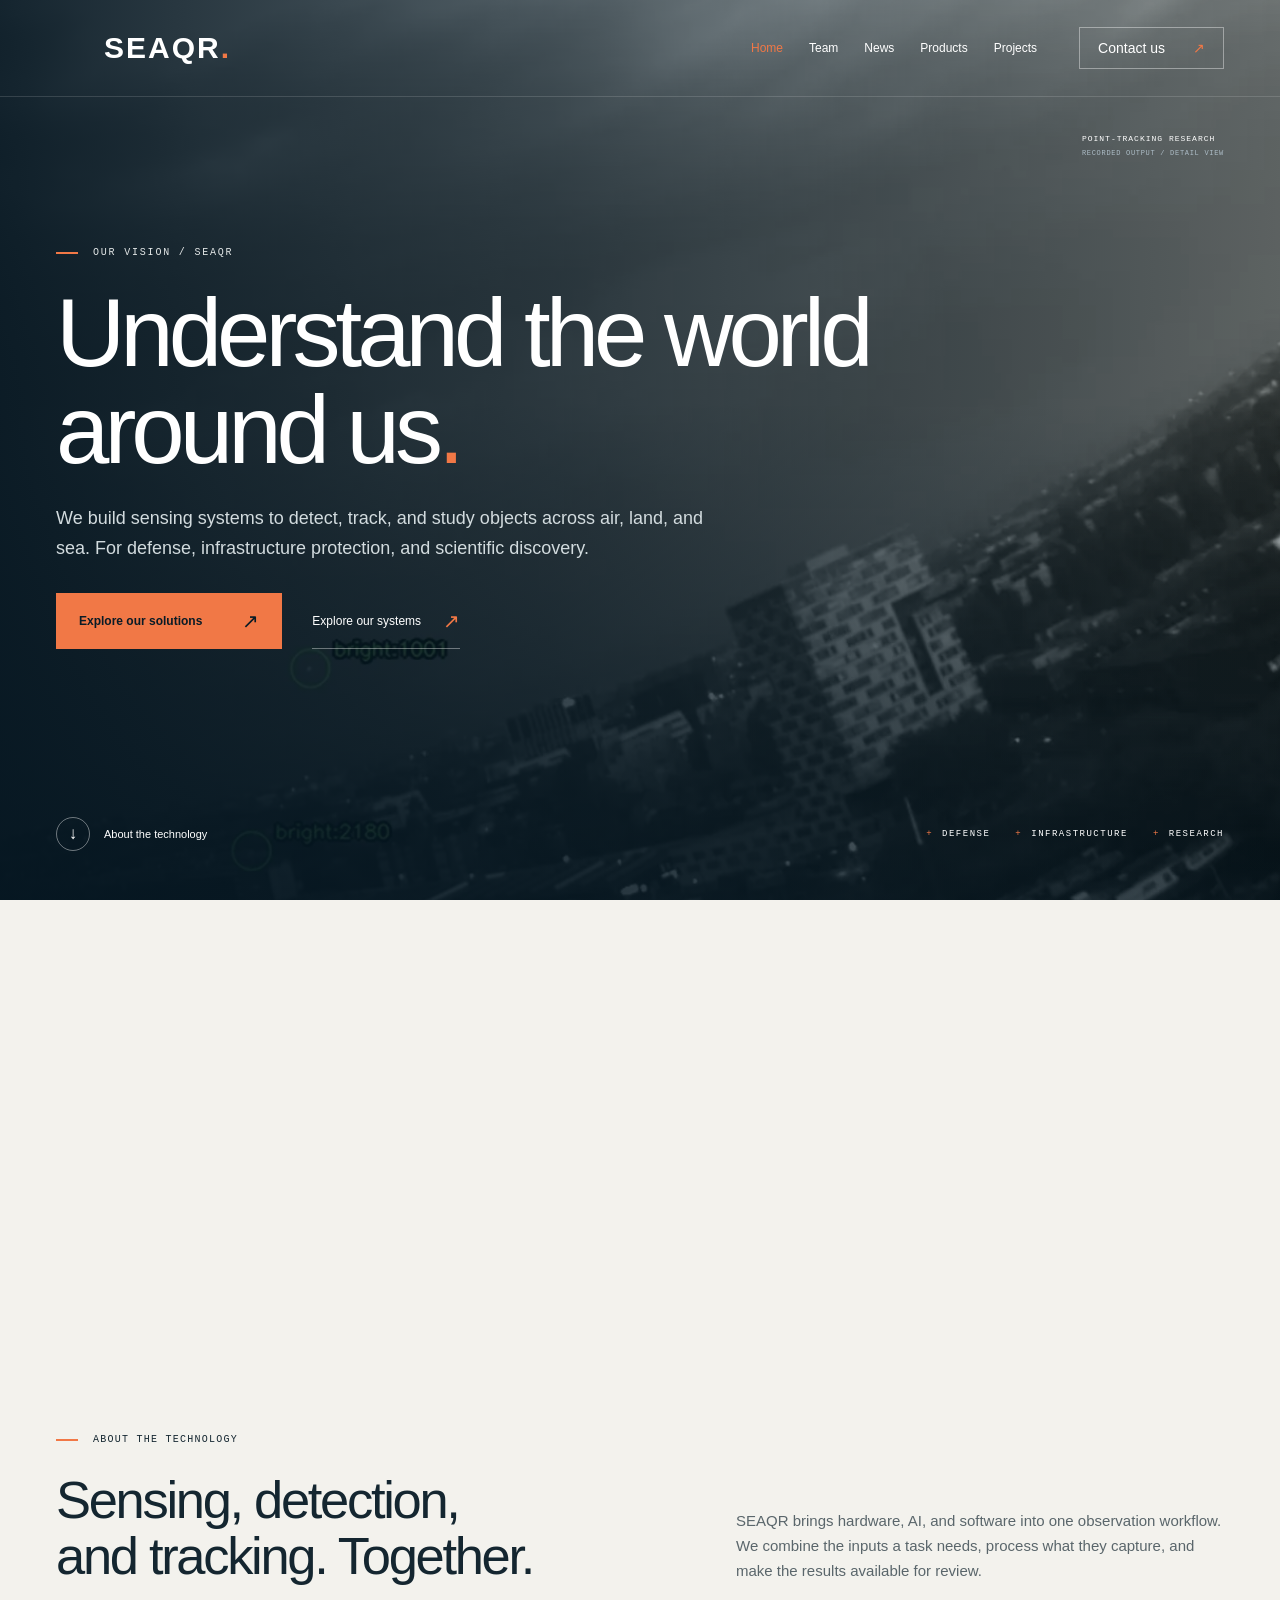
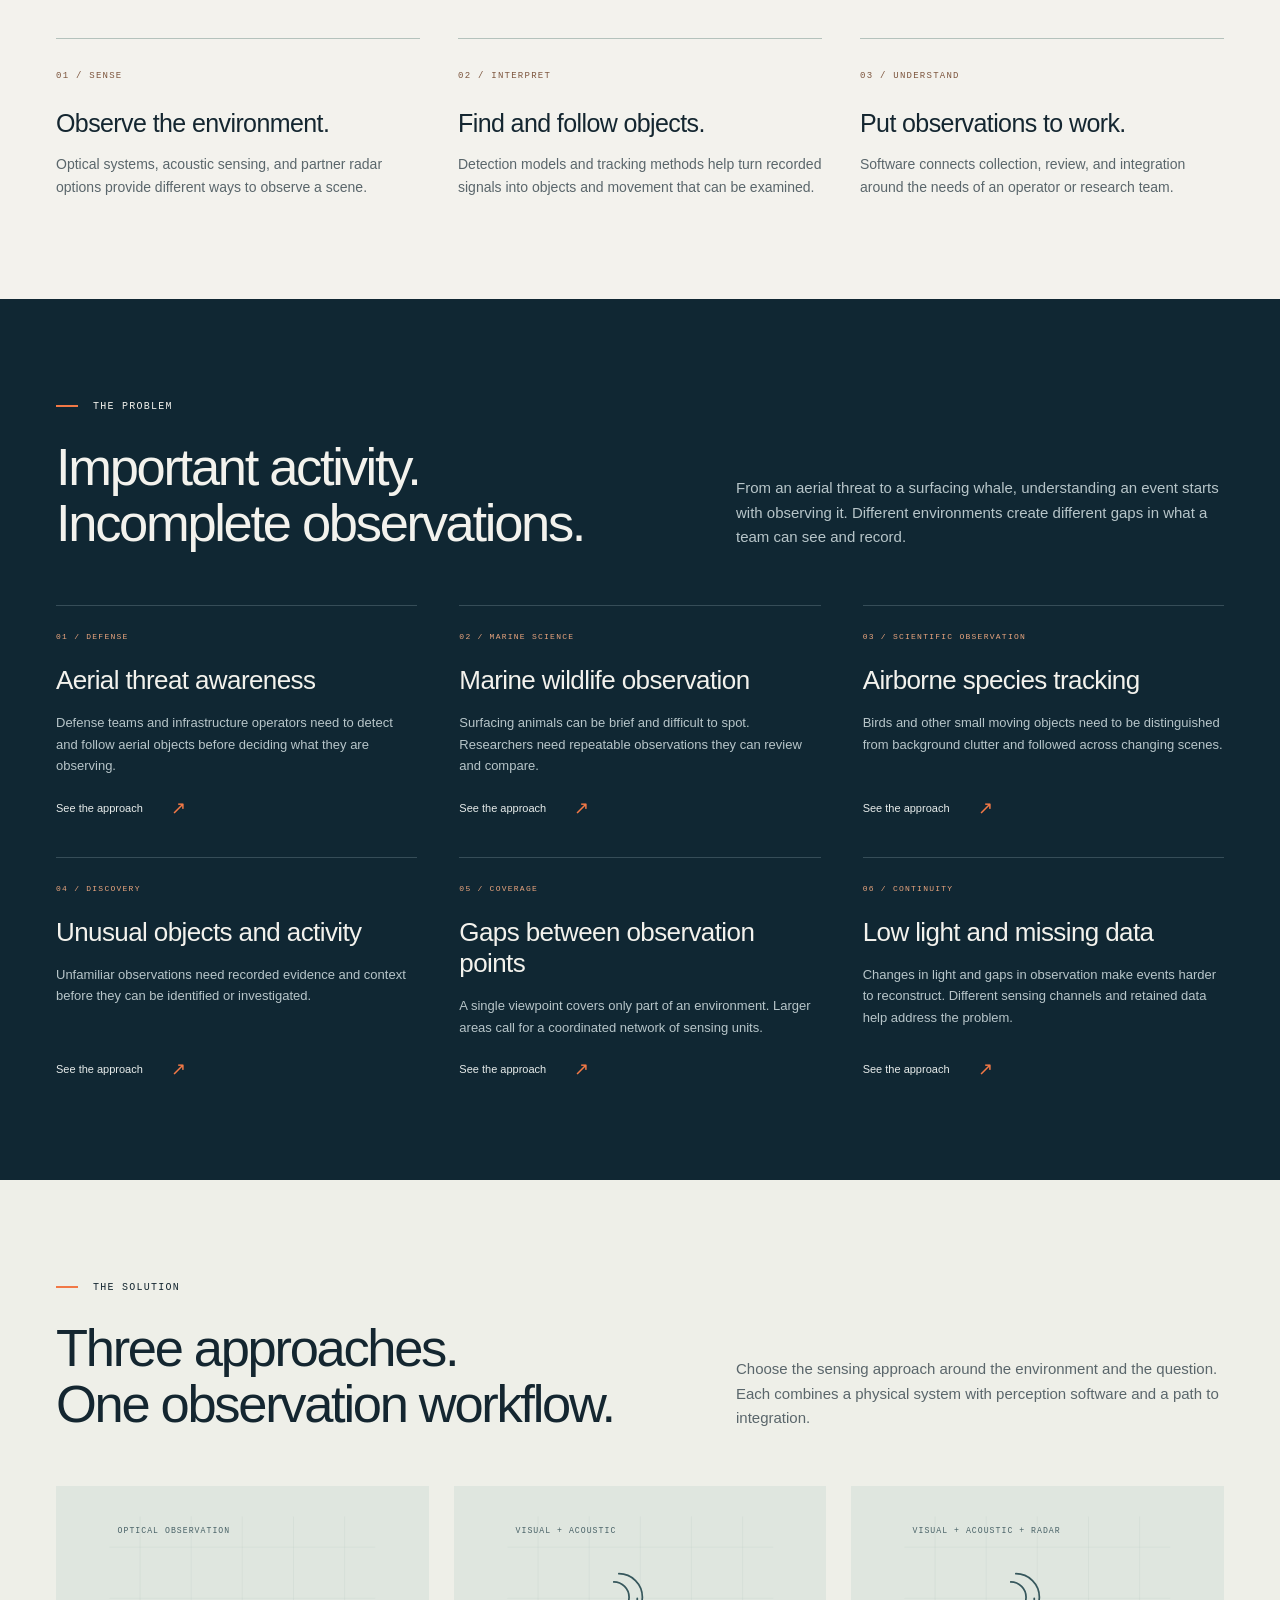
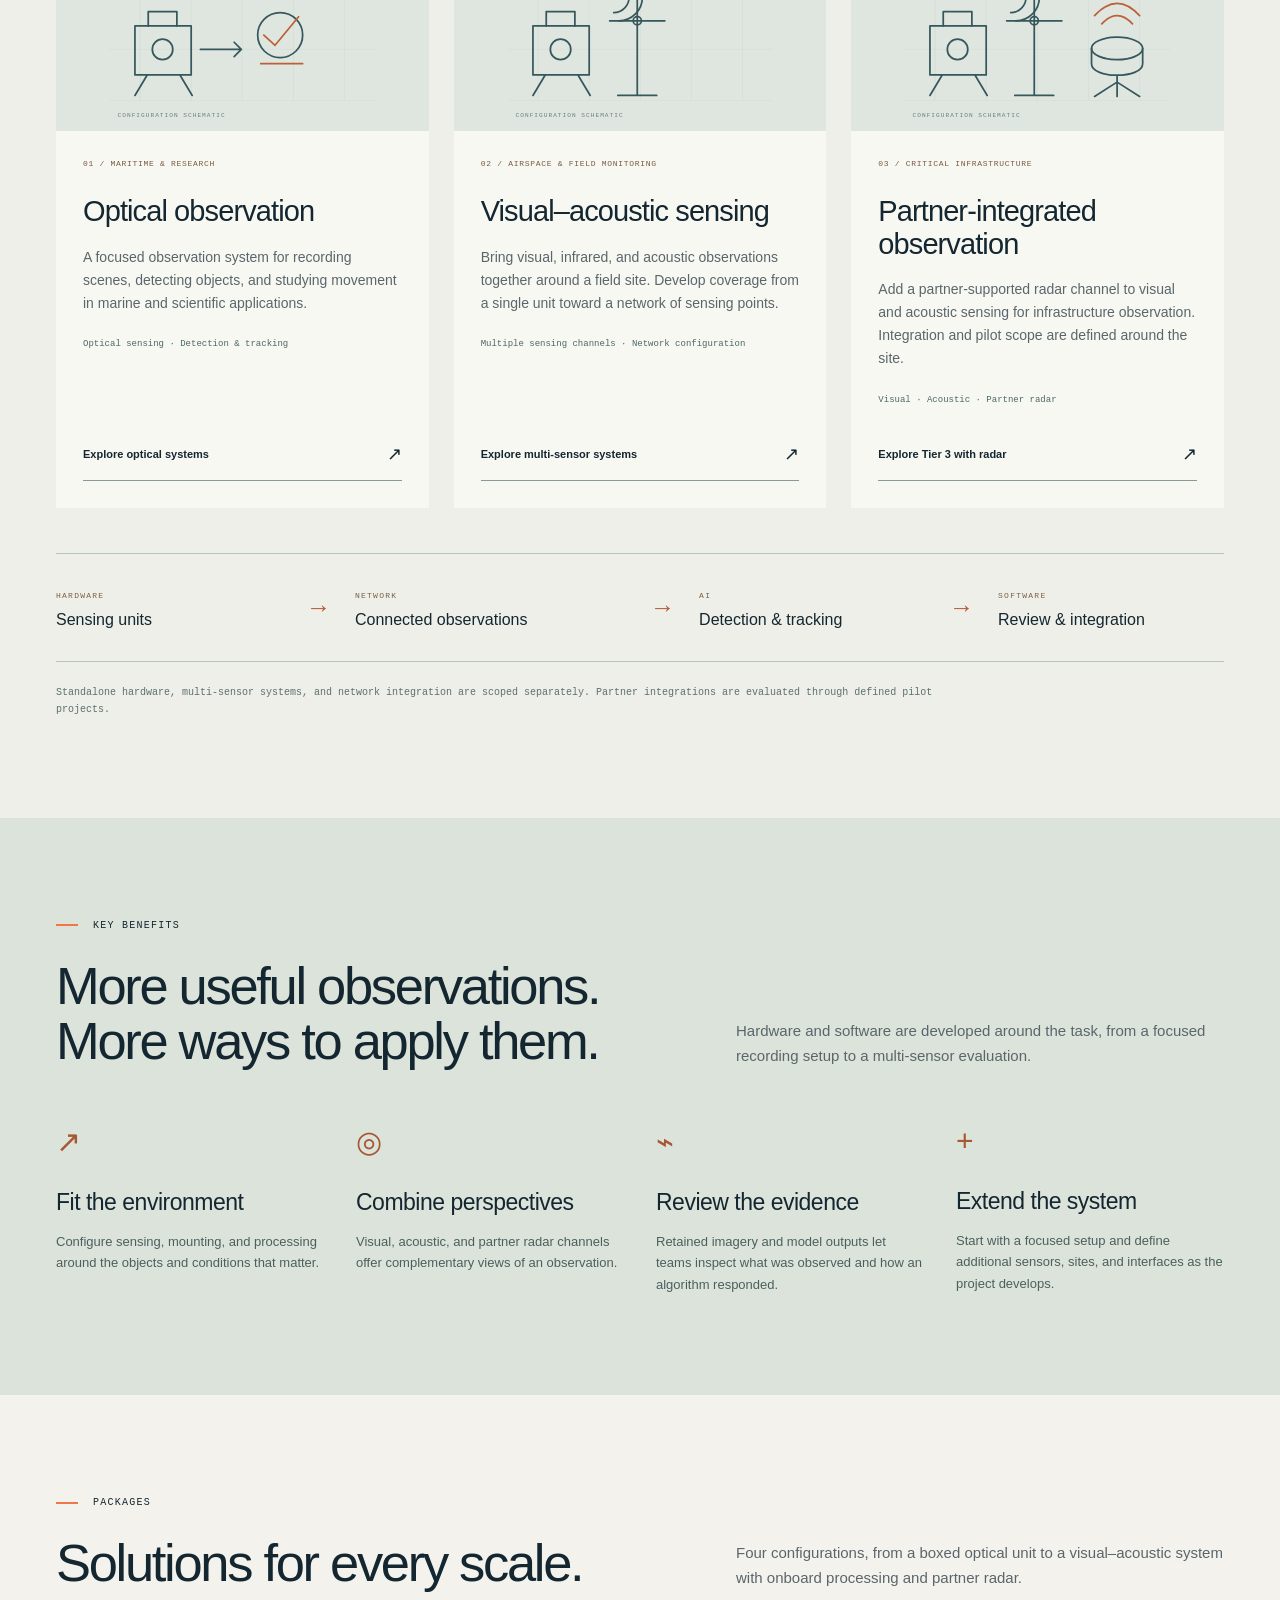
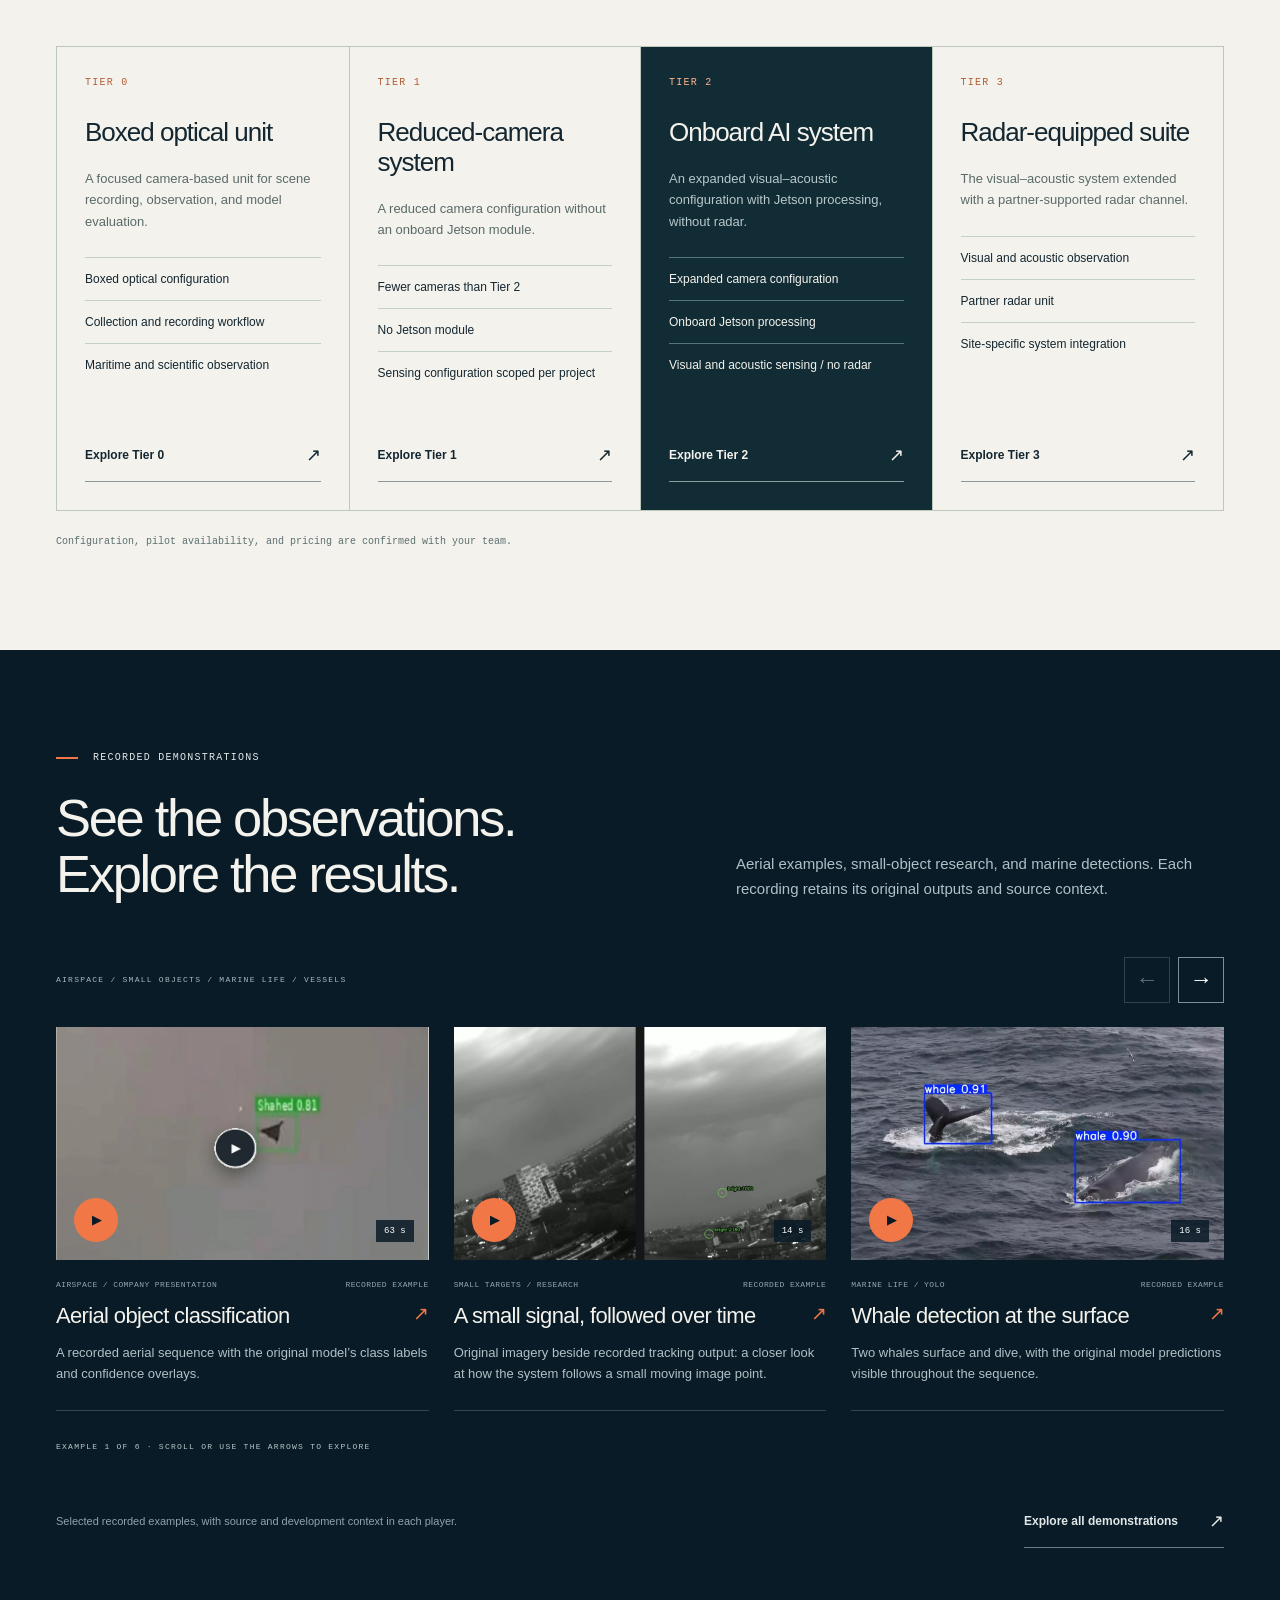
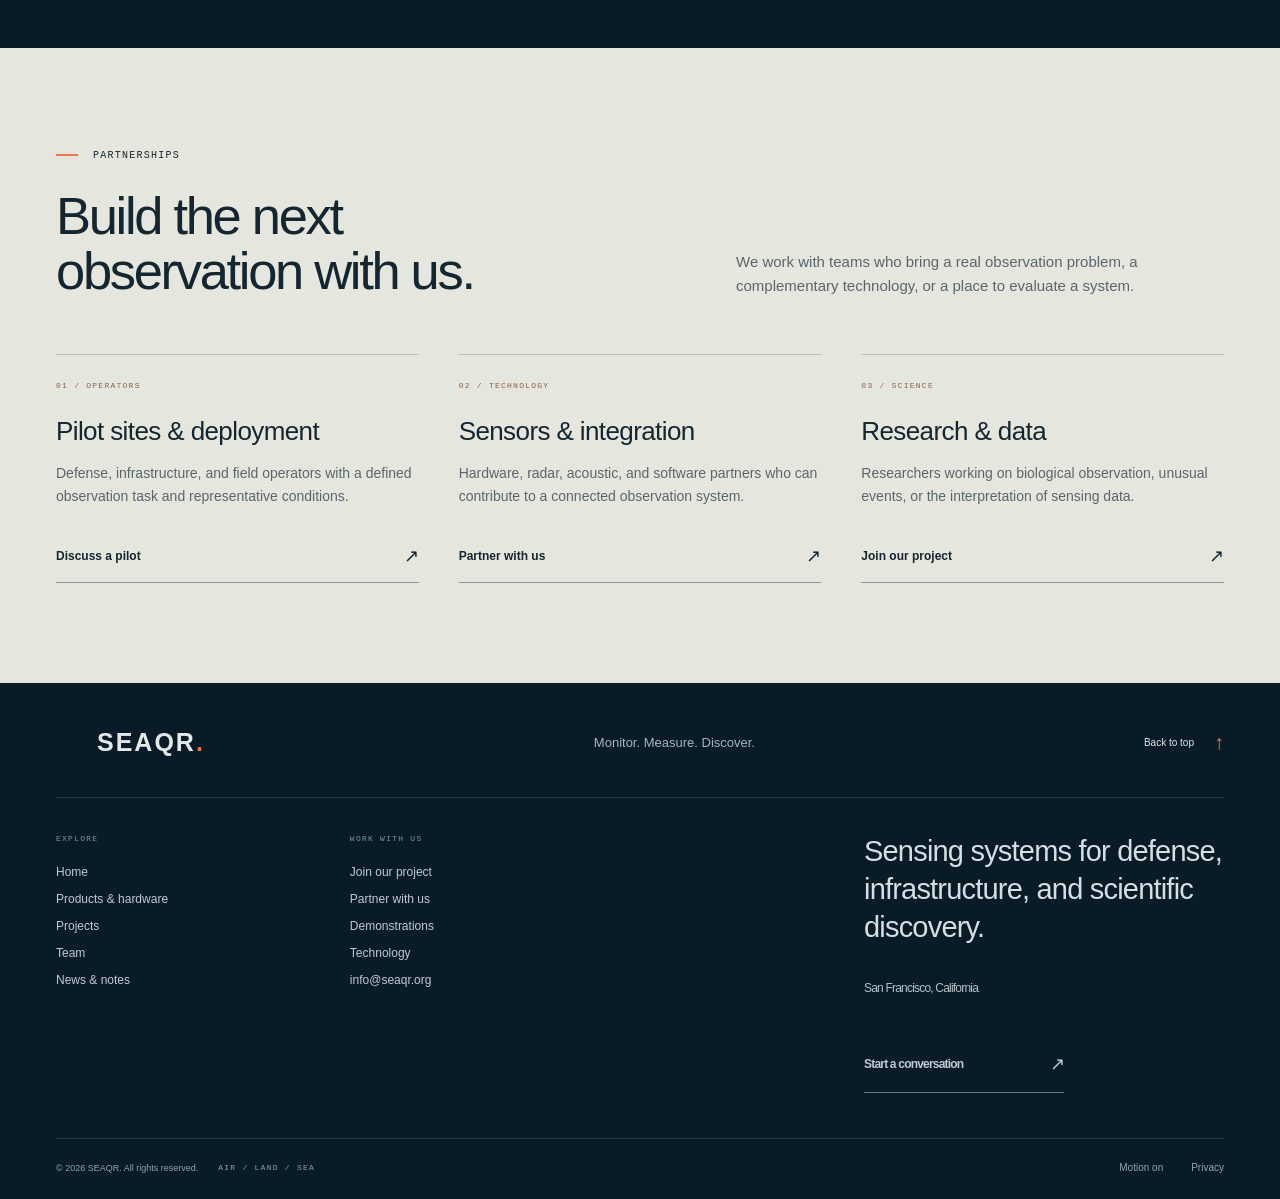
==== commit eade60f7: "Correct Tier 0-3 camera, Jetson and radar configurations" ====
--- a/index.html
+++ b/index.html
@@ -1,4 +1,4 @@
-<!doctype html><html lang="en"><head><meta charset="utf-8"><meta name="viewport" content="width=device-width, initial-scale=1"><meta name="theme-color" content="#091b26"><meta name="description" content="SEAQR builds adaptable observation systems for defense, critical infrastructure, and scientific discovery across air, land, and sea."><title>Sensing, detection &amp; discovery — SEAQR</title><link rel="icon" href="IBY_11.png"><link rel="stylesheet" href="homepage.css"><link rel="stylesheet" href="site.css"><link rel="stylesheet" href="motion.css"><link rel="stylesheet" href="applications.css"><link rel="stylesheet" href="mission.css"><link rel="stylesheet" href="vision.css"><script src="demo-catalog.js" defer></script><script src="site.js" defer></script><script src="motion.js" defer></script><script src="vision.js" defer></script></head><body class="home mission-home vision-home"><a class="skip-link" href="#main">Skip to content</a><header class="site-header"><a class="brand" href="index.html" aria-label="SEAQR home"><span class="brand-mark" aria-hidden="true"></span><span>SEAQR<span class="brand-dot">.</span></span></a><button class="menu-toggle" aria-label="Open navigation" aria-controls="main-nav" aria-expanded="false"><span></span><span></span></button><nav id="main-nav" aria-label="Main navigation"><a href="index.html" aria-current="page">Home</a><a href="teams.html">Team</a><a href="news.html">News</a><a href="products.html">Products</a><a href="projects.html">Projects</a><a class="nav-contact" href="contact.html">Contact us <span aria-hidden="true">↗</span></a></nav></header><main id="main"><div class="hero-sequence">
+<!doctype html><html lang="en"><head><meta charset="utf-8"><meta name="viewport" content="width=device-width, initial-scale=1"><meta name="theme-color" content="#091b26"><meta name="description" content="SEAQR builds adaptable observation systems for defense, critical infrastructure, and scientific discovery across air, land, and sea."><title>Sensing, detection &amp; discovery — SEAQR</title><link rel="icon" href="IBY_11.png"><link rel="stylesheet" href="homepage.css"><link rel="stylesheet" href="site.css"><link rel="stylesheet" href="motion.css"><link rel="stylesheet" href="applications.css"><link rel="stylesheet" href="mission.css"><link rel="stylesheet" href="vision.css"><script src="demo-catalog.js" defer></script><script src="site.js?v=20261115-tiers" defer></script><script src="motion.js" defer></script><script src="vision.js" defer></script></head><body class="home mission-home vision-home"><a class="skip-link" href="#main">Skip to content</a><header class="site-header"><a class="brand" href="index.html" aria-label="SEAQR home"><span class="brand-mark" aria-hidden="true"></span><span>SEAQR<span class="brand-dot">.</span></span></a><button class="menu-toggle" aria-label="Open navigation" aria-controls="main-nav" aria-expanded="false"><span></span><span></span></button><nav id="main-nav" aria-label="Main navigation"><a href="index.html" aria-current="page">Home</a><a href="teams.html">Team</a><a href="news.html">News</a><a href="products.html">Products</a><a href="projects.html">Projects</a><a class="nav-contact" href="contact.html">Contact us <span aria-hidden="true">↗</span></a></nav></header><main id="main"><div class="hero-sequence">
 <section class="hero" aria-labelledby="hero-title">
       <div class="hero-film"><div class="hero-image" role="img" aria-label="Recorded optical scene with original point-tracking output"></div><video class="hero-video" data-src="assets/hero/airspace-observation.mp4" poster="assets/hero/airspace-observation.webp" muted loop playsinline preload="none" aria-hidden="true" tabindex="-1"></video></div>
       <div class="hero-content wrap">
@@ -10,4 +10,4 @@
       <div class="hero-bottom wrap"><a href="#technology" class="scroll-link"><span class="scroll-circle" aria-hidden="true">↓</span> About the technology</a><div class="hero-domains"><span>Defense</span><span>Infrastructure</span><span>Research</span></div></div>
       <div class="hero-film-controls"><span class="film-context">Point-tracking research<br><span>Recorded output / detail view</span></span><button class="film-toggle" hidden type="button" aria-label="Play background video"><span class="film-toggle-icon" aria-hidden="true">▶</span><span class="film-toggle-label">Play film</span></button></div><div class="hero-outro wrap" aria-hidden="true"><span>Observe. Understand. Discover.</span><span class="mono">OBSERVATION → UNDERSTANDING</span></div>
     </section>
-</div><section class="section-pad v3-technology" id="technology"><span class="anchor-alias" id="platform"></span><span class="anchor-alias" id="mission"></span><div class="wrap"><div class="v3-heading"><div><p class="eyebrow"><span class="orange-line"></span>About the technology</p><h2>Sensing, detection,<br>and tracking. Together.</h2></div><p>SEAQR brings hardware, AI, and software into one observation workflow. We combine the inputs a task needs, process what they capture, and make the results available for review.</p></div><div class="v3-tech-grid"><article><span class="mono">01 / SENSE</span><h3>Observe the environment.</h3><p>Optical systems, acoustic sensing, and partner radar options provide different ways to observe a scene.</p></article><article><span class="mono">02 / INTERPRET</span><h3>Find and follow objects.</h3><p>Detection models and tracking methods help turn recorded signals into objects and movement that can be examined.</p></article><article><span class="mono">03 / UNDERSTAND</span><h3>Put observations to work.</h3><p>Software connects collection, review, and integration around the needs of an operator or research team.</p></article></div></div></section><section class="section-pad v3-problems" id="the-problem"><div class="wrap"><div class="v3-heading"><div><p class="eyebrow"><span class="orange-line"></span>The problem</p><h2>Important activity.<br>Incomplete observations.</h2></div><p>From an aerial threat to a surfacing whale, understanding an event starts with observing it. Different environments create different gaps in what a team can see and record.</p></div><div class="v3-problem-grid"><article><span class="mono">01 / DEFENSE</span><h3>Aerial threat awareness</h3><p>Defense teams and infrastructure operators need to detect and follow aerial objects before deciding what they are observing.</p><a href="#solution-infrastructure" class="v3-problem-link">See the approach <span aria-hidden="true">↗</span></a></article><article><span class="mono">02 / MARINE SCIENCE</span><h3>Marine wildlife observation</h3><p>Surfacing animals can be brief and difficult to spot. Researchers need repeatable observations they can review and compare.</p><a href="#solution-maritime" class="v3-problem-link">See the approach <span aria-hidden="true">↗</span></a></article><article><span class="mono">03 / SCIENTIFIC OBSERVATION</span><h3>Airborne species tracking</h3><p>Birds and other small moving objects need to be distinguished from background clutter and followed across changing scenes.</p><a href="#solution-airspace" class="v3-problem-link">See the approach <span aria-hidden="true">↗</span></a></article><article><span class="mono">04 / DISCOVERY</span><h3>Unusual objects and activity</h3><p>Unfamiliar observations need recorded evidence and context before they can be identified or investigated.</p><a href="#solution-airspace" class="v3-problem-link">See the approach <span aria-hidden="true">↗</span></a></article><article><span class="mono">05 / COVERAGE</span><h3>Gaps between observation points</h3><p>A single viewpoint covers only part of an environment. Larger areas call for a coordinated network of sensing units.</p><a href="#solution-airspace" class="v3-problem-link">See the approach <span aria-hidden="true">↗</span></a></article><article><span class="mono">06 / CONTINUITY</span><h3>Low light and missing data</h3><p>Changes in light and gaps in observation make events harder to reconstruct. Different sensing channels and retained data help address the problem.</p><a href="#solution-infrastructure" class="v3-problem-link">See the approach <span aria-hidden="true">↗</span></a></article></div></div></section><section class="section-pad v3-solutions" id="solutions"><span id="the-solution" class="anchor-alias"></span><div class="wrap"><div class="v3-heading"><div><p class="eyebrow"><span class="orange-line"></span>The solution</p><h2>Three approaches.<br>One observation workflow.</h2></div><p>Choose the sensing approach around the environment and the question. Each combines a physical system with perception software and a path to integration.</p></div><div class="v3-offer-grid"><article id="solution-maritime"><svg class="v3-schematic" viewBox="0 0 280 220" role="img" aria-label="Optical observation and detection schematic"><path class="v3-grid-line" d="M10 200h260M10 50h260M10 100h260M10 150h260M40 20v180m50-180v180m50-180v180m50-180v180m50-180v180"/><g fill="none" stroke="currentColor" stroke-width="1.7" stroke-linecap="round" stroke-linejoin="round"><path d="M35 127h55v48H35zM47 175l-12 20m44-20 12 20"/><circle cx="62" cy="150" r="10"/><path d="M48 127v-14h28v14"/><circle cx="177" cy="136" r="22"/><path class="v3-accent" d="m161 136 11 10 23-28m-37 46h41"/><path d="M99 150h40m-7-7 7 7-7 7"/></g><text x="18" y="36">OPTICAL OBSERVATION</text><text class="v3-diagram-caption" x="18" y="216">CONFIGURATION SCHEMATIC</text></svg><div class="v3-offer-copy"><span class="mono">01 / MARITIME & RESEARCH</span><h3>Optical observation</h3><p>A focused observation system for recording scenes, detecting objects, and studying movement in marine and scientific applications.</p><p class="v3-offer-scope">Optical sensing · Detection & tracking</p><a class="text-link" href="products.html#tier0">Explore optical systems <span aria-hidden="true">↗</span></a></div></article><article id="solution-airspace"><svg class="v3-schematic" viewBox="0 0 280 220" role="img" aria-label="Visual and acoustic sensing schematic"><path class="v3-grid-line" d="M10 200h260M10 50h260M10 100h260M10 150h260M40 20v180m50-180v180m50-180v180m50-180v180m50-180v180"/><g fill="none" stroke="currentColor" stroke-width="1.7" stroke-linecap="round" stroke-linejoin="round"><path d="M35 127h55v48H35zM47 175l-12 20m44-20 12 20"/><circle cx="62" cy="150" r="10"/><path d="M48 127v-14h28v14"/><path d="M137 100v95m-19 0h38m-19-73h-27m27 0h27"/><path d="M119 76a23 23 0 0 1 0 46m-5-38a12 12 0 0 1 0 30"/><circle cx="137" cy="122" r="4"/></g><text x="18" y="36">VISUAL + ACOUSTIC</text><text class="v3-diagram-caption" x="18" y="216">CONFIGURATION SCHEMATIC</text></svg><div class="v3-offer-copy"><span class="mono">02 / AIRSPACE & FIELD MONITORING</span><h3>Visual–acoustic sensing</h3><p>Bring visual, infrared, and acoustic observations together around a field site. Develop coverage from a single unit toward a network of sensing points.</p><p class="v3-offer-scope">Multiple sensing channels · Network configuration</p><a class="text-link" href="products.html#tier1">Explore multi-sensor systems <span aria-hidden="true">↗</span></a></div></article><article id="solution-infrastructure"><svg class="v3-schematic" viewBox="0 0 280 220" role="img" aria-label="Visual, acoustic and radar sensing schematic"><path class="v3-grid-line" d="M10 200h260M10 50h260M10 100h260M10 150h260M40 20v180m50-180v180m50-180v180m50-180v180m50-180v180"/><g fill="none" stroke="currentColor" stroke-width="1.7" stroke-linecap="round" stroke-linejoin="round"><path d="M35 127h55v48H35zM47 175l-12 20m44-20 12 20"/><circle cx="62" cy="150" r="10"/><path d="M48 127v-14h28v14"/><path d="M137 100v95m-19 0h38m-19-73h-27m27 0h27"/><path d="M119 76a23 23 0 0 1 0 46m-5-38a12 12 0 0 1 0 30"/><circle cx="137" cy="122" r="4"/><ellipse cx="218" cy="149" rx="25" ry="11"/><path d="M193 149v15c0 15 50 15 50 0v-15m-25 27v20m0-14-22 14m22-14 22 14"/><path class="v3-accent" d="M203 125q15-16 30 0m-37-8q22-24 44 0"/></g><text x="18" y="36">VISUAL + ACOUSTIC + RADAR</text><text class="v3-diagram-caption" x="18" y="216">CONFIGURATION SCHEMATIC</text></svg><div class="v3-offer-copy"><span class="mono">03 / CRITICAL INFRASTRUCTURE</span><h3>Partner-integrated observation</h3><p>Add a partner-supported radar channel to visual and acoustic sensing for infrastructure observation. Integration and pilot scope are defined around the site.</p><p class="v3-offer-scope">Visual · Acoustic · Partner radar</p><a class="text-link" href="products.html#sensor-suite">Explore the three-device suite <span aria-hidden="true">↗</span></a></div></article></div><div class="v3-system-flow" aria-label="Observation workflow"><div><span class="mono">HARDWARE</span><p>Sensing units</p></div><span class="v3-flow-arrow" aria-hidden="true">→</span><div><span class="mono">NETWORK</span><p>Connected observations</p></div><span class="v3-flow-arrow" aria-hidden="true">→</span><div><span class="mono">AI</span><p>Detection & tracking</p></div><span class="v3-flow-arrow" aria-hidden="true">→</span><div><span class="mono">SOFTWARE</span><p>Review & integration</p></div></div><p class="v3-small-note">Standalone hardware, multi-sensor systems, and network integration are scoped separately. Partner integrations are evaluated through defined pilot projects.</p></div></section><section class="section-pad v3-benefits" id="key-benefits"><div class="wrap"><div class="v3-heading"><div><p class="eyebrow"><span class="orange-line"></span>Key benefits</p><h2>More useful observations.<br>More ways to apply them.</h2></div><p>Hardware and software are developed around the task, from a focused recording setup to a multi-sensor evaluation.</p></div><div class="v3-benefit-grid"><article><span class="v3-benefit-symbol" aria-hidden="true">↗</span><h3>Fit the environment</h3><p>Configure sensing, mounting, and processing around the objects and conditions that matter.</p></article><article><span class="v3-benefit-symbol" aria-hidden="true">◎</span><h3>Combine perspectives</h3><p>Visual, acoustic, and partner radar channels offer complementary views of an observation.</p></article><article><span class="v3-benefit-symbol" aria-hidden="true">⌁</span><h3>Review the evidence</h3><p>Retained imagery and model outputs let teams inspect what was observed and how an algorithm responded.</p></article><article><span class="v3-benefit-symbol" aria-hidden="true">+</span><h3>Extend the system</h3><p>Start with a focused setup and define additional sensors, sites, and interfaces as the project develops.</p></article></div></div></section><section class="section-pad v3-packages" id="packages"><span id="deployment-options" class="anchor-alias"></span><div class="wrap"><div class="v3-heading"><div><p class="eyebrow"><span class="orange-line"></span>Packages</p><h2>Solutions for every scale.</h2></div><p>Explore system options for your observation task, from optical sensing to a multi-sensor configuration. A partner radar channel can be evaluated as an additional integration.</p></div><div class="v3-package-grid"><article><span class="mono">TIER 0</span><h3>Optical observation</h3><p>A focused starting point for camera-based collection, object detection, and tracking.</p><ul><li>Optical observation unit</li><li>Detection and recording workflow</li><li>Maritime and scientific applications</li></ul><a class="text-link" href="products.html#tier0">Explore Tier 0 <span aria-hidden="true">↗</span></a></article><article><span class="mono">TIER 1</span><h3>Visual–acoustic sensing</h3><p>A multi-sensor configuration for field observation and airspace monitoring.</p><ul><li>Visual and infrared observation</li><li>Acoustic sensing configuration</li><li>Single-site or network pilot planning</li></ul><a class="text-link" href="products.html#tier1">Explore Tier 1 <span aria-hidden="true">↗</span></a></article><article><span class="mono">TIER 2</span><h3>System integration</h3><p>A configuration discussion for projects needing broader coverage or additional system interfaces.</p><ul><li>Site-level requirements</li><li>Multi-unit integration planning</li><li>Sensor and partner scope agreed per pilot</li></ul><a class="text-link" href="products.html#tier2">Discuss Tier 2 <span aria-hidden="true">↗</span></a></article></div><div class="v3-package-addon"><div><span class="mono">ADDITIONAL INTEGRATION</span><h3>Three-device sensor suite</h3><p>Visual and acoustic sensing with a partner-supported radar channel. Evaluated separately from the tier configurations.</p></div><a class="text-link" href="products.html#sensor-suite">Explore the radar suite <span aria-hidden="true">↗</span></a></div><p class="v3-small-note">Configuration, pilot availability, and pricing are confirmed with your team.</p></div></section><section class="evidence section-pad v3-evidence" id="evidence"><div class="wrap"><div class="v3-heading"><div><p class="eyebrow light"><span class="orange-line"></span>Recorded demonstrations</p><h2>See the observations.<br>Explore the results.</h2></div><p>Aerial examples, small-object research, and marine detections. Each recording retains its original outputs and source context.</p></div><div class="v3-carousel" data-carousel><div class="v3-carousel-toolbar"><p class="mono">AIRSPACE / SMALL OBJECTS / MARINE LIFE / VESSELS</p><div class="v3-carousel-controls"><button type="button" data-carousel-prev aria-label="Previous demonstration" aria-controls="home-demo-track">←</button><button type="button" data-carousel-next aria-label="Next demonstration" aria-controls="home-demo-track">→</button></div></div><div class="clip-grid v3-demo-track" id="home-demo-track" tabindex="0" role="region" aria-label="Detection demonstrations; scroll horizontally"><article class="clip-card" data-category="airspace" data-kind="video"><button class="clip-open" data-video="aerial-classification" aria-label="Watch Aerial object classification"><img src="assets/demos/airspace/aerial-classification.webp" alt="Aerial object with a recorded classification overlay from the company deck" loading="lazy"><span class="clip-play" aria-hidden="true">▶</span><span class="clip-length">63 s</span></button><div class="clip-card-copy"><div class="clip-meta"><span>Airspace / Company presentation</span><span>Recorded example</span></div><h3><button data-video="aerial-classification">Aerial object classification <span aria-hidden="true">↗</span></button></h3><p>A recorded aerial sequence with the original model’s class labels and confidence overlays.</p></div></article><article class="clip-card" data-category="small-targets" data-kind="video"><button class="clip-open" data-video="daylight-comparison" aria-label="Watch A small signal, followed over time"><img src="assets/demos/small-targets/daylight-comparison.webp" alt="Original daylight scene beside recorded green tracking markers" loading="lazy"><span class="clip-play" aria-hidden="true">▶</span><span class="clip-length">14 s</span></button><div class="clip-card-copy"><div class="clip-meta"><span>Small targets / Research</span><span>Recorded example</span></div><h3><button data-video="daylight-comparison">A small signal, followed over time <span aria-hidden="true">↗</span></button></h3><p>Original imagery beside recorded tracking output: a closer look at how the system follows a small moving image point.</p></div></article><article class="clip-card" data-category="whales" data-kind="video"><button class="clip-open" data-video="whale-surface-pair" aria-label="Watch Whale detection at the surface"><img src="assets/demos/whales/whale-surface-pair.webp" alt="Two whales with original blue detection boxes" loading="lazy"><span class="clip-play" aria-hidden="true">▶</span><span class="clip-length">16 s</span></button><div class="clip-card-copy"><div class="clip-meta"><span>Marine life / YOLO</span><span>Recorded example</span></div><h3><button data-video="whale-surface-pair">Whale detection at the surface <span aria-hidden="true">↗</span></button></h3><p>Two whales surface and dive, with the original model predictions visible throughout the sequence.</p></div></article><article class="clip-card" data-category="vessels" data-kind="image"><button class="clip-open" data-video="vessel-validation-ships" aria-label="View Multiple vessel detections"><img src="assets/demos/vessels/yolo26-ships-validation.webp" alt="Ships near port with original vessel detection labels" loading="lazy"><span class="clip-play" aria-hidden="true">↗</span><span class="clip-length">Still</span></button><div class="clip-card-copy"><div class="clip-meta"><span>Vessels / Validation still</span><span>Recorded example</span></div><h3><button data-video="vessel-validation-ships">Multiple vessel detections <span aria-hidden="true">↗</span></button></h3><p>Original ship predictions across a port-side validation image.</p></div></article><article class="clip-card" data-category="vessels" data-kind="video"><button class="clip-open" data-video="buoy-observation" aria-label="Watch A buoy in a moving scene"><img src="assets/buoy-detection.webp" alt="Buoy with a green recorded model detection box" loading="lazy"><span class="clip-play" aria-hidden="true">▶</span><span class="clip-length">33 s</span></button><div class="clip-card-copy"><div class="clip-meta"><span>Maritime / Recorded detection</span><span>Recorded example</span></div><h3><button data-video="buoy-observation">A buoy in a moving scene <span aria-hidden="true">↗</span></button></h3><p>Recorded visual detection around a buoy in open water. Watch the original demonstration from our field presentation.</p></div></article><article class="clip-card" data-category="whales" data-kind="video"><button class="clip-open" data-video="whale-dive-sequence" aria-label="Watch From surfacing to a dive"><img src="assets/demos/whales/whale-dive-sequence.webp" alt="Whale and original model detection overlays during a dive" loading="lazy"><span class="clip-play" aria-hidden="true">▶</span><span class="clip-length">10.5 s</span></button><div class="clip-card-copy"><div class="clip-meta"><span>Marine life / YOLO</span><span>Recorded example</span></div><h3><button data-video="whale-dive-sequence">From surfacing to a dive <span aria-hidden="true">↗</span></button></h3><p>A continuous observation sequence with original whale-detection overlays as the animal changes its visible profile.</p></div></article></div><p class="v3-carousel-position mono" aria-live="polite" aria-atomic="true"></p></div><div class="gallery-bottom"><p>Selected recorded examples, with source and development context in each player.</p><a class="text-link light-link" href="demonstrations.html">Explore all demonstrations <span aria-hidden="true">↗</span></a></div></div></section><section class="section-pad v3-partners" id="partnerships"><div class="wrap"><div class="v3-heading"><div><p class="eyebrow"><span class="orange-line"></span>Partnerships</p><h2>Build the next<br>observation with us.</h2></div><p>We work with teams who bring a real observation problem, a complementary technology, or a place to evaluate a system.</p></div><div class="v3-partner-grid"><article><span class="mono">01 / OPERATORS</span><h3>Pilot sites & deployment</h3><p>Defense, infrastructure, and field operators with a defined observation task and representative conditions.</p><a class="text-link" href="contact.html?interest=Partnership">Discuss a pilot <span aria-hidden="true">↗</span></a></article><article><span class="mono">02 / TECHNOLOGY</span><h3>Sensors & integration</h3><p>Hardware, radar, acoustic, and software partners who can contribute to a connected observation system.</p><a class="text-link" href="contact.html?interest=Platform%20integration">Partner with us <span aria-hidden="true">↗</span></a></article><article><span class="mono">03 / SCIENCE</span><h3>Research & data</h3><p>Researchers working on biological observation, unusual events, or the interpretation of sensing data.</p><a class="text-link" href="contact.html?interest=Research%20collaboration">Join our project <span aria-hidden="true">↗</span></a></article></div></div></section></main><footer class="site-footer"><div class="wrap"><div class="footer-top"><a class="brand" href="index.html" aria-label="SEAQR home"><span class="brand-mark" aria-hidden="true"></span><span>SEAQR<span class="brand-dot">.</span></span></a><p>Monitor. Measure. Discover.</p><a href="#main" class="back-top">Back to top <span aria-hidden="true">↑</span></a></div><div class="footer-nav v3-footer"><div><span class="mono">Explore</span><a href="index.html">Home</a><a href="products.html">Products & hardware</a><a href="projects.html">Projects</a><a href="teams.html">Team</a><a href="news.html">News & notes</a></div><div><span class="mono">Work with us</span><a href="contact.html?interest=Research%20collaboration">Join our project</a><a href="contact.html?interest=Partnership">Partner with us</a><a href="demonstrations.html">Demonstrations</a><a href="platform.html">Technology</a><a href="mailto:info@seaqr.org">info@seaqr.org</a></div><div class="footer-statement">Sensing systems for defense, infrastructure, and scientific discovery.<p>San Francisco, California</p><a class="text-link light-link" href="contact.html">Start a conversation <span aria-hidden="true">↗</span></a></div></div><div class="footer-bottom"><span>© <span id="year">2026</span> SEAQR. All rights reserved.</span><span class="mono">AIR / LAND / SEA</span><button class="motion-switch" type="button" aria-pressed="true">Motion on</button><a href="privacy.html">Privacy</a></div></div></footer><dialog class="video-dialog" id="video-dialog" aria-labelledby="video-dialog-title"><button class="dialog-close" aria-label="Close demonstration">Close <span aria-hidden="true">×</span></button><div class="dialog-player"><video controls playsinline preload="metadata" aria-label="Recorded detection demonstration"></video></div><div class="dialog-info"><p class="eyebrow" id="video-dialog-category"></p><h2 id="video-dialog-title"></h2><p id="video-dialog-description"></p><p id="video-dialog-note" class="video-context"></p><a class="text-link light-link" href="contact.html">Discuss your application <span aria-hidden="true">↗</span></a></div></dialog></body></html>+</div><section class="section-pad v3-technology" id="technology"><span class="anchor-alias" id="platform"></span><span class="anchor-alias" id="mission"></span><div class="wrap"><div class="v3-heading"><div><p class="eyebrow"><span class="orange-line"></span>About the technology</p><h2>Sensing, detection,<br>and tracking. Together.</h2></div><p>SEAQR brings hardware, AI, and software into one observation workflow. We combine the inputs a task needs, process what they capture, and make the results available for review.</p></div><div class="v3-tech-grid"><article><span class="mono">01 / SENSE</span><h3>Observe the environment.</h3><p>Optical systems, acoustic sensing, and partner radar options provide different ways to observe a scene.</p></article><article><span class="mono">02 / INTERPRET</span><h3>Find and follow objects.</h3><p>Detection models and tracking methods help turn recorded signals into objects and movement that can be examined.</p></article><article><span class="mono">03 / UNDERSTAND</span><h3>Put observations to work.</h3><p>Software connects collection, review, and integration around the needs of an operator or research team.</p></article></div></div></section><section class="section-pad v3-problems" id="the-problem"><div class="wrap"><div class="v3-heading"><div><p class="eyebrow"><span class="orange-line"></span>The problem</p><h2>Important activity.<br>Incomplete observations.</h2></div><p>From an aerial threat to a surfacing whale, understanding an event starts with observing it. Different environments create different gaps in what a team can see and record.</p></div><div class="v3-problem-grid"><article><span class="mono">01 / DEFENSE</span><h3>Aerial threat awareness</h3><p>Defense teams and infrastructure operators need to detect and follow aerial objects before deciding what they are observing.</p><a href="#solution-infrastructure" class="v3-problem-link">See the approach <span aria-hidden="true">↗</span></a></article><article><span class="mono">02 / MARINE SCIENCE</span><h3>Marine wildlife observation</h3><p>Surfacing animals can be brief and difficult to spot. Researchers need repeatable observations they can review and compare.</p><a href="#solution-maritime" class="v3-problem-link">See the approach <span aria-hidden="true">↗</span></a></article><article><span class="mono">03 / SCIENTIFIC OBSERVATION</span><h3>Airborne species tracking</h3><p>Birds and other small moving objects need to be distinguished from background clutter and followed across changing scenes.</p><a href="#solution-airspace" class="v3-problem-link">See the approach <span aria-hidden="true">↗</span></a></article><article><span class="mono">04 / DISCOVERY</span><h3>Unusual objects and activity</h3><p>Unfamiliar observations need recorded evidence and context before they can be identified or investigated.</p><a href="#solution-airspace" class="v3-problem-link">See the approach <span aria-hidden="true">↗</span></a></article><article><span class="mono">05 / COVERAGE</span><h3>Gaps between observation points</h3><p>A single viewpoint covers only part of an environment. Larger areas call for a coordinated network of sensing units.</p><a href="#solution-airspace" class="v3-problem-link">See the approach <span aria-hidden="true">↗</span></a></article><article><span class="mono">06 / CONTINUITY</span><h3>Low light and missing data</h3><p>Changes in light and gaps in observation make events harder to reconstruct. Different sensing channels and retained data help address the problem.</p><a href="#solution-infrastructure" class="v3-problem-link">See the approach <span aria-hidden="true">↗</span></a></article></div></div></section><section class="section-pad v3-solutions" id="solutions"><span id="the-solution" class="anchor-alias"></span><div class="wrap"><div class="v3-heading"><div><p class="eyebrow"><span class="orange-line"></span>The solution</p><h2>Three approaches.<br>One observation workflow.</h2></div><p>Choose the sensing approach around the environment and the question. Each combines a physical system with perception software and a path to integration.</p></div><div class="v3-offer-grid"><article id="solution-maritime"><svg class="v3-schematic" viewBox="0 0 280 220" role="img" aria-label="Optical observation and detection schematic"><path class="v3-grid-line" d="M10 200h260M10 50h260M10 100h260M10 150h260M40 20v180m50-180v180m50-180v180m50-180v180m50-180v180"/><g fill="none" stroke="currentColor" stroke-width="1.7" stroke-linecap="round" stroke-linejoin="round"><path d="M35 127h55v48H35zM47 175l-12 20m44-20 12 20"/><circle cx="62" cy="150" r="10"/><path d="M48 127v-14h28v14"/><circle cx="177" cy="136" r="22"/><path class="v3-accent" d="m161 136 11 10 23-28m-37 46h41"/><path d="M99 150h40m-7-7 7 7-7 7"/></g><text x="18" y="36">OPTICAL OBSERVATION</text><text class="v3-diagram-caption" x="18" y="216">CONFIGURATION SCHEMATIC</text></svg><div class="v3-offer-copy"><span class="mono">01 / MARITIME & RESEARCH</span><h3>Optical observation</h3><p>A focused observation system for recording scenes, detecting objects, and studying movement in marine and scientific applications.</p><p class="v3-offer-scope">Optical sensing · Detection & tracking</p><a class="text-link" href="products.html#tier0">Explore optical systems <span aria-hidden="true">↗</span></a></div></article><article id="solution-airspace"><svg class="v3-schematic" viewBox="0 0 280 220" role="img" aria-label="Visual and acoustic sensing schematic"><path class="v3-grid-line" d="M10 200h260M10 50h260M10 100h260M10 150h260M40 20v180m50-180v180m50-180v180m50-180v180m50-180v180"/><g fill="none" stroke="currentColor" stroke-width="1.7" stroke-linecap="round" stroke-linejoin="round"><path d="M35 127h55v48H35zM47 175l-12 20m44-20 12 20"/><circle cx="62" cy="150" r="10"/><path d="M48 127v-14h28v14"/><path d="M137 100v95m-19 0h38m-19-73h-27m27 0h27"/><path d="M119 76a23 23 0 0 1 0 46m-5-38a12 12 0 0 1 0 30"/><circle cx="137" cy="122" r="4"/></g><text x="18" y="36">VISUAL + ACOUSTIC</text><text class="v3-diagram-caption" x="18" y="216">CONFIGURATION SCHEMATIC</text></svg><div class="v3-offer-copy"><span class="mono">02 / AIRSPACE & FIELD MONITORING</span><h3>Visual–acoustic sensing</h3><p>Bring visual, infrared, and acoustic observations together around a field site. Develop coverage from a single unit toward a network of sensing points.</p><p class="v3-offer-scope">Multiple sensing channels · Network configuration</p><a class="text-link" href="products.html#tier1">Explore multi-sensor systems <span aria-hidden="true">↗</span></a></div></article><article id="solution-infrastructure"><svg class="v3-schematic" viewBox="0 0 280 220" role="img" aria-label="Visual, acoustic and radar sensing schematic"><path class="v3-grid-line" d="M10 200h260M10 50h260M10 100h260M10 150h260M40 20v180m50-180v180m50-180v180m50-180v180m50-180v180"/><g fill="none" stroke="currentColor" stroke-width="1.7" stroke-linecap="round" stroke-linejoin="round"><path d="M35 127h55v48H35zM47 175l-12 20m44-20 12 20"/><circle cx="62" cy="150" r="10"/><path d="M48 127v-14h28v14"/><path d="M137 100v95m-19 0h38m-19-73h-27m27 0h27"/><path d="M119 76a23 23 0 0 1 0 46m-5-38a12 12 0 0 1 0 30"/><circle cx="137" cy="122" r="4"/><ellipse cx="218" cy="149" rx="25" ry="11"/><path d="M193 149v15c0 15 50 15 50 0v-15m-25 27v20m0-14-22 14m22-14 22 14"/><path class="v3-accent" d="M203 125q15-16 30 0m-37-8q22-24 44 0"/></g><text x="18" y="36">VISUAL + ACOUSTIC + RADAR</text><text class="v3-diagram-caption" x="18" y="216">CONFIGURATION SCHEMATIC</text></svg><div class="v3-offer-copy"><span class="mono">03 / CRITICAL INFRASTRUCTURE</span><h3>Partner-integrated observation</h3><p>Add a partner-supported radar channel to visual and acoustic sensing for infrastructure observation. Integration and pilot scope are defined around the site.</p><p class="v3-offer-scope">Visual · Acoustic · Partner radar</p><a class="text-link" href="products.html#tier3">Explore Tier 3 with radar <span aria-hidden="true">↗</span></a></div></article></div><div class="v3-system-flow" aria-label="Observation workflow"><div><span class="mono">HARDWARE</span><p>Sensing units</p></div><span class="v3-flow-arrow" aria-hidden="true">→</span><div><span class="mono">NETWORK</span><p>Connected observations</p></div><span class="v3-flow-arrow" aria-hidden="true">→</span><div><span class="mono">AI</span><p>Detection & tracking</p></div><span class="v3-flow-arrow" aria-hidden="true">→</span><div><span class="mono">SOFTWARE</span><p>Review & integration</p></div></div><p class="v3-small-note">Standalone hardware, multi-sensor systems, and network integration are scoped separately. Partner integrations are evaluated through defined pilot projects.</p></div></section><section class="section-pad v3-benefits" id="key-benefits"><div class="wrap"><div class="v3-heading"><div><p class="eyebrow"><span class="orange-line"></span>Key benefits</p><h2>More useful observations.<br>More ways to apply them.</h2></div><p>Hardware and software are developed around the task, from a focused recording setup to a multi-sensor evaluation.</p></div><div class="v3-benefit-grid"><article><span class="v3-benefit-symbol" aria-hidden="true">↗</span><h3>Fit the environment</h3><p>Configure sensing, mounting, and processing around the objects and conditions that matter.</p></article><article><span class="v3-benefit-symbol" aria-hidden="true">◎</span><h3>Combine perspectives</h3><p>Visual, acoustic, and partner radar channels offer complementary views of an observation.</p></article><article><span class="v3-benefit-symbol" aria-hidden="true">⌁</span><h3>Review the evidence</h3><p>Retained imagery and model outputs let teams inspect what was observed and how an algorithm responded.</p></article><article><span class="v3-benefit-symbol" aria-hidden="true">+</span><h3>Extend the system</h3><p>Start with a focused setup and define additional sensors, sites, and interfaces as the project develops.</p></article></div></div></section><section class="section-pad v3-packages" id="packages"><span id="deployment-options" class="anchor-alias"></span><div class="wrap"><div class="v3-heading"><div><p class="eyebrow"><span class="orange-line"></span>Packages</p><h2>Solutions for every scale.</h2></div><p>Four configurations, from a boxed optical unit to a visual–acoustic system with onboard processing and partner radar.</p></div><div class="v3-package-grid"><article><span class="mono">TIER 0</span><h3>Boxed optical unit</h3><p>A focused camera-based unit for scene recording, observation, and model evaluation.</p><ul><li>Boxed optical configuration</li><li>Collection and recording workflow</li><li>Maritime and scientific observation</li></ul><a class="text-link" href="products.html#tier0">Explore Tier 0 <span aria-hidden="true">↗</span></a></article><article><span class="mono">TIER 1</span><h3>Reduced-camera system</h3><p>A reduced camera configuration without an onboard Jetson module.</p><ul><li>Fewer cameras than Tier 2</li><li>No Jetson module</li><li>Sensing configuration scoped per project</li></ul><a class="text-link" href="products.html#tier1">Explore Tier 1 <span aria-hidden="true">↗</span></a></article><article><span class="mono">TIER 2</span><h3>Onboard AI system</h3><p>An expanded visual–acoustic configuration with Jetson processing, without radar.</p><ul><li>Expanded camera configuration</li><li>Onboard Jetson processing</li><li>Visual and acoustic sensing / no radar</li></ul><a class="text-link" href="products.html#tier2">Explore Tier 2 <span aria-hidden="true">↗</span></a></article><article><span class="mono">TIER 3</span><h3>Radar-equipped suite</h3><p>The visual–acoustic system extended with a partner-supported radar channel.</p><ul><li>Visual and acoustic observation</li><li>Partner radar unit</li><li>Site-specific system integration</li></ul><a class="text-link" href="products.html#tier3">Explore Tier 3 <span aria-hidden="true">↗</span></a></article></div><p class="v3-small-note">Configuration, pilot availability, and pricing are confirmed with your team.</p></div></section><section class="evidence section-pad v3-evidence" id="evidence"><div class="wrap"><div class="v3-heading"><div><p class="eyebrow light"><span class="orange-line"></span>Recorded demonstrations</p><h2>See the observations.<br>Explore the results.</h2></div><p>Aerial examples, small-object research, and marine detections. Each recording retains its original outputs and source context.</p></div><div class="v3-carousel" data-carousel><div class="v3-carousel-toolbar"><p class="mono">AIRSPACE / SMALL OBJECTS / MARINE LIFE / VESSELS</p><div class="v3-carousel-controls"><button type="button" data-carousel-prev aria-label="Previous demonstration" aria-controls="home-demo-track">←</button><button type="button" data-carousel-next aria-label="Next demonstration" aria-controls="home-demo-track">→</button></div></div><div class="clip-grid v3-demo-track" id="home-demo-track" tabindex="0" role="region" aria-label="Detection demonstrations; scroll horizontally"><article class="clip-card" data-category="airspace" data-kind="video"><button class="clip-open" data-video="aerial-classification" aria-label="Watch Aerial object classification"><img src="assets/demos/airspace/aerial-classification.webp" alt="Aerial object with a recorded classification overlay from the company deck" loading="lazy"><span class="clip-play" aria-hidden="true">▶</span><span class="clip-length">63 s</span></button><div class="clip-card-copy"><div class="clip-meta"><span>Airspace / Company presentation</span><span>Recorded example</span></div><h3><button data-video="aerial-classification">Aerial object classification <span aria-hidden="true">↗</span></button></h3><p>A recorded aerial sequence with the original model’s class labels and confidence overlays.</p></div></article><article class="clip-card" data-category="small-targets" data-kind="video"><button class="clip-open" data-video="daylight-comparison" aria-label="Watch A small signal, followed over time"><img src="assets/demos/small-targets/daylight-comparison.webp" alt="Original daylight scene beside recorded green tracking markers" loading="lazy"><span class="clip-play" aria-hidden="true">▶</span><span class="clip-length">14 s</span></button><div class="clip-card-copy"><div class="clip-meta"><span>Small targets / Research</span><span>Recorded example</span></div><h3><button data-video="daylight-comparison">A small signal, followed over time <span aria-hidden="true">↗</span></button></h3><p>Original imagery beside recorded tracking output: a closer look at how the system follows a small moving image point.</p></div></article><article class="clip-card" data-category="whales" data-kind="video"><button class="clip-open" data-video="whale-surface-pair" aria-label="Watch Whale detection at the surface"><img src="assets/demos/whales/whale-surface-pair.webp" alt="Two whales with original blue detection boxes" loading="lazy"><span class="clip-play" aria-hidden="true">▶</span><span class="clip-length">16 s</span></button><div class="clip-card-copy"><div class="clip-meta"><span>Marine life / YOLO</span><span>Recorded example</span></div><h3><button data-video="whale-surface-pair">Whale detection at the surface <span aria-hidden="true">↗</span></button></h3><p>Two whales surface and dive, with the original model predictions visible throughout the sequence.</p></div></article><article class="clip-card" data-category="vessels" data-kind="image"><button class="clip-open" data-video="vessel-validation-ships" aria-label="View Multiple vessel detections"><img src="assets/demos/vessels/yolo26-ships-validation.webp" alt="Ships near port with original vessel detection labels" loading="lazy"><span class="clip-play" aria-hidden="true">↗</span><span class="clip-length">Still</span></button><div class="clip-card-copy"><div class="clip-meta"><span>Vessels / Validation still</span><span>Recorded example</span></div><h3><button data-video="vessel-validation-ships">Multiple vessel detections <span aria-hidden="true">↗</span></button></h3><p>Original ship predictions across a port-side validation image.</p></div></article><article class="clip-card" data-category="vessels" data-kind="video"><button class="clip-open" data-video="buoy-observation" aria-label="Watch A buoy in a moving scene"><img src="assets/buoy-detection.webp" alt="Buoy with a green recorded model detection box" loading="lazy"><span class="clip-play" aria-hidden="true">▶</span><span class="clip-length">33 s</span></button><div class="clip-card-copy"><div class="clip-meta"><span>Maritime / Recorded detection</span><span>Recorded example</span></div><h3><button data-video="buoy-observation">A buoy in a moving scene <span aria-hidden="true">↗</span></button></h3><p>Recorded visual detection around a buoy in open water. Watch the original demonstration from our field presentation.</p></div></article><article class="clip-card" data-category="whales" data-kind="video"><button class="clip-open" data-video="whale-dive-sequence" aria-label="Watch From surfacing to a dive"><img src="assets/demos/whales/whale-dive-sequence.webp" alt="Whale and original model detection overlays during a dive" loading="lazy"><span class="clip-play" aria-hidden="true">▶</span><span class="clip-length">10.5 s</span></button><div class="clip-card-copy"><div class="clip-meta"><span>Marine life / YOLO</span><span>Recorded example</span></div><h3><button data-video="whale-dive-sequence">From surfacing to a dive <span aria-hidden="true">↗</span></button></h3><p>A continuous observation sequence with original whale-detection overlays as the animal changes its visible profile.</p></div></article></div><p class="v3-carousel-position mono" aria-live="polite" aria-atomic="true"></p></div><div class="gallery-bottom"><p>Selected recorded examples, with source and development context in each player.</p><a class="text-link light-link" href="demonstrations.html">Explore all demonstrations <span aria-hidden="true">↗</span></a></div></div></section><section class="section-pad v3-partners" id="partnerships"><div class="wrap"><div class="v3-heading"><div><p class="eyebrow"><span class="orange-line"></span>Partnerships</p><h2>Build the next<br>observation with us.</h2></div><p>We work with teams who bring a real observation problem, a complementary technology, or a place to evaluate a system.</p></div><div class="v3-partner-grid"><article><span class="mono">01 / OPERATORS</span><h3>Pilot sites & deployment</h3><p>Defense, infrastructure, and field operators with a defined observation task and representative conditions.</p><a class="text-link" href="contact.html?interest=Partnership">Discuss a pilot <span aria-hidden="true">↗</span></a></article><article><span class="mono">02 / TECHNOLOGY</span><h3>Sensors & integration</h3><p>Hardware, radar, acoustic, and software partners who can contribute to a connected observation system.</p><a class="text-link" href="contact.html?interest=Platform%20integration">Partner with us <span aria-hidden="true">↗</span></a></article><article><span class="mono">03 / SCIENCE</span><h3>Research & data</h3><p>Researchers working on biological observation, unusual events, or the interpretation of sensing data.</p><a class="text-link" href="contact.html?interest=Research%20collaboration">Join our project <span aria-hidden="true">↗</span></a></article></div></div></section></main><footer class="site-footer"><div class="wrap"><div class="footer-top"><a class="brand" href="index.html" aria-label="SEAQR home"><span class="brand-mark" aria-hidden="true"></span><span>SEAQR<span class="brand-dot">.</span></span></a><p>Monitor. Measure. Discover.</p><a href="#main" class="back-top">Back to top <span aria-hidden="true">↑</span></a></div><div class="footer-nav v3-footer"><div><span class="mono">Explore</span><a href="index.html">Home</a><a href="products.html">Products & hardware</a><a href="projects.html">Projects</a><a href="teams.html">Team</a><a href="news.html">News & notes</a></div><div><span class="mono">Work with us</span><a href="contact.html?interest=Research%20collaboration">Join our project</a><a href="contact.html?interest=Partnership">Partner with us</a><a href="demonstrations.html">Demonstrations</a><a href="platform.html">Technology</a><a href="mailto:info@seaqr.org">info@seaqr.org</a></div><div class="footer-statement">Sensing systems for defense, infrastructure, and scientific discovery.<p>San Francisco, California</p><a class="text-link light-link" href="contact.html">Start a conversation <span aria-hidden="true">↗</span></a></div></div><div class="footer-bottom"><span>© <span id="year">2026</span> SEAQR. All rights reserved.</span><span class="mono">AIR / LAND / SEA</span><button class="motion-switch" type="button" aria-pressed="true">Motion on</button><a href="privacy.html">Privacy</a></div></div></footer><dialog class="video-dialog" id="video-dialog" aria-labelledby="video-dialog-title"><button class="dialog-close" aria-label="Close demonstration">Close <span aria-hidden="true">×</span></button><div class="dialog-player"><video controls playsinline preload="metadata" aria-label="Recorded detection demonstration"></video></div><div class="dialog-info"><p class="eyebrow" id="video-dialog-category"></p><h2 id="video-dialog-title"></h2><p id="video-dialog-description"></p><p id="video-dialog-note" class="video-context"></p><a class="text-link light-link" href="contact.html">Discuss your application <span aria-hidden="true">↗</span></a></div></dialog></body></html>
--- a/vision.css
+++ b/vision.css
@@ -120,6 +120,21 @@
 .v3-notes h2{font-size:37px;letter-spacing:-1px;margin-bottom:20px}
 .v3-notes p{font-size:15px;color:var(--muted);max-width:700px}
 .v3-notes .text-link{margin-top:20px}
+.v3-package-grid{grid-template-columns:repeat(4,minmax(0,1fr))}
+.v3-package-grid article{padding:28px}
+.v3-package-grid h3{font-size:26px}
+.v3-package-grid article:nth-child(2){background:transparent;color:var(--ink);border-left:1px solid #bdc7bc}
+.v3-package-grid article:nth-child(2) .mono{color:#b35e35}
+.v3-package-grid article:nth-child(2) p{color:#5a6a68}
+.v3-package-grid article:nth-child(2) li{border-color:#c4d0c1}
+.v3-package-grid article:nth-child(2) .text-link{border-color:#8b989a}
+.v3-package-grid article:nth-child(3){background:#122c36;color:#f4f3ed}
+.v3-package-grid article:nth-child(3) .mono{color:#ffb28c}
+.v3-package-grid article:nth-child(3) p{color:#b7c8cb}
+.v3-package-grid article:nth-child(3) li{border-color:#577477}
+.v3-package-grid article:nth-child(3) .text-link{border-color:#86a09f}
 @media(max-width:1100px){.v3-product-layout{gap:45px}.v3-heading{gap:45px}.v3-offer-grid{gap:18px}.v3-offer-copy{padding:22px}.v3-system-flow{gap:15px}.v3-package-grid article{padding:26px}.v3-problem-grid{gap:35px 25px}.v3-project-grid{gap:25px}}
 @media(max-width:800px){.vision-home .hero h1{font-size:65px;letter-spacing:-3px}.vision-home .hero-description{font-size:16px}.v3-heading{grid-template-columns:1fr;gap:25px;margin-bottom:38px}.v3-heading h2{margin-top:20px;letter-spacing:-1.6px}.v3-heading>p{max-width:650px}.v3-tech-grid{grid-template-columns:1fr;gap:28px}.v3-tech-grid h3{margin-top:18px}.v3-tech-grid p{max-width:630px}.v3-problem-grid{grid-template-columns:1fr 1fr;gap:35px 25px}.v3-offer-grid{grid-template-columns:1fr;gap:30px}.v3-offer-grid article{display:grid;grid-template-columns:.75fr 1fr}.v3-schematic{height:100%;min-height:300px;padding:15px}.v3-offer-copy{padding:28px}.v3-system-flow{grid-template-columns:1fr auto 1fr;gap:20px}.v3-system-flow>.v3-flow-arrow:nth-child(4){display:none}.v3-system-flow>div:nth-child(5){grid-column:1}.v3-benefit-grid{grid-template-columns:1fr 1fr;gap:38px}.v3-package-grid{grid-template-columns:1fr}.v3-package-grid article+article{border-left:0;border-top:1px solid #bdc7bc}.v3-package-grid article{padding:30px}.v3-package-grid h3{margin-top:22px}.v3-package-grid p{max-width:580px}.v3-package-grid ul{margin-bottom:20px}.v3-package-addon{align-items:start;flex-direction:column;gap:20px}.v3-demo-track .clip-card{flex-basis:calc((100% - 25px)/2)}.v3-partner-grid{grid-template-columns:1fr;gap:32px}.v3-partner-grid p{max-width:620px}.v3-partner-grid .text-link{max-width:350px}.v3-product-layout{grid-template-columns:1fr;gap:35px}.v3-system-figure img{height:450px}.v3-product-layout h2{font-size:45px}.v3-project-grid{grid-template-columns:1fr;gap:45px}.v3-project-image{height:350px}.v3-project-grid .text-link{max-width:420px}.v3-notes article{grid-template-columns:1fr;gap:25px}.footer-nav.v3-footer{grid-template-columns:1fr 1fr}.v3-footer .footer-statement{grid-column:1/-1}}
 @media(max-width:480px){.vision-home .hero h1{font-size:clamp(40px,11vw,54px);letter-spacing:-2px;line-height:1.05}.vision-home .hero-description{font-size:14px;max-width:350px}.v3-heading h2{font-size:37px;letter-spacing:-1.5px}.v3-heading>p{font-size:14px}.v3-problem-grid{grid-template-columns:1fr;gap:28px}.v3-problem-grid h3{font-size:26px;margin-top:18px}.v3-problem-grid p{font-size:14px}.v3-offer-grid article{display:flex}.v3-schematic{height:240px;min-height:0}.v3-offer-copy{padding:25px}.v3-offer-copy h3{font-size:30px}.v3-system-flow{gap:20px 14px}.v3-system-flow p{font-size:14px}.v3-system-flow .mono{font-size:7px}.v3-benefit-grid{grid-template-columns:1fr;gap:30px}.v3-benefit-symbol{margin-bottom:15px}.v3-benefit-grid p{font-size:14px;max-width:400px}.v3-demo-track .clip-card{flex-basis:88%}.v3-carousel-toolbar{gap:15px;align-items:start}.v3-carousel-toolbar>.mono{font-size:7px;max-width:185px;line-height:1.8}.v3-carousel-controls button{height:42px;width:42px}.v3-system-figure img{height:370px;padding:15px}.v3-product-layout h2{font-size:39px;letter-spacing:-1.6px}.v3-product-lead{font-size:15px}.v3-project-image{height:280px}.v3-product-directory a{padding:10px 12px;font-size:11px}.v3-notes h2{font-size:31px}.v3-small-note{font-size:9px}}
+@media(min-width:601px) and (max-width:1100px){.v3-package-grid{grid-template-columns:repeat(2,minmax(0,1fr))}.v3-package-grid article:nth-child(odd){border-left:0}.v3-package-grid article:nth-child(n+3){border-top:1px solid #bdc7bc}}
+@media(max-width:600px){.v3-package-grid{grid-template-columns:1fr}.v3-package-grid article:nth-child(2){border-left:0}}
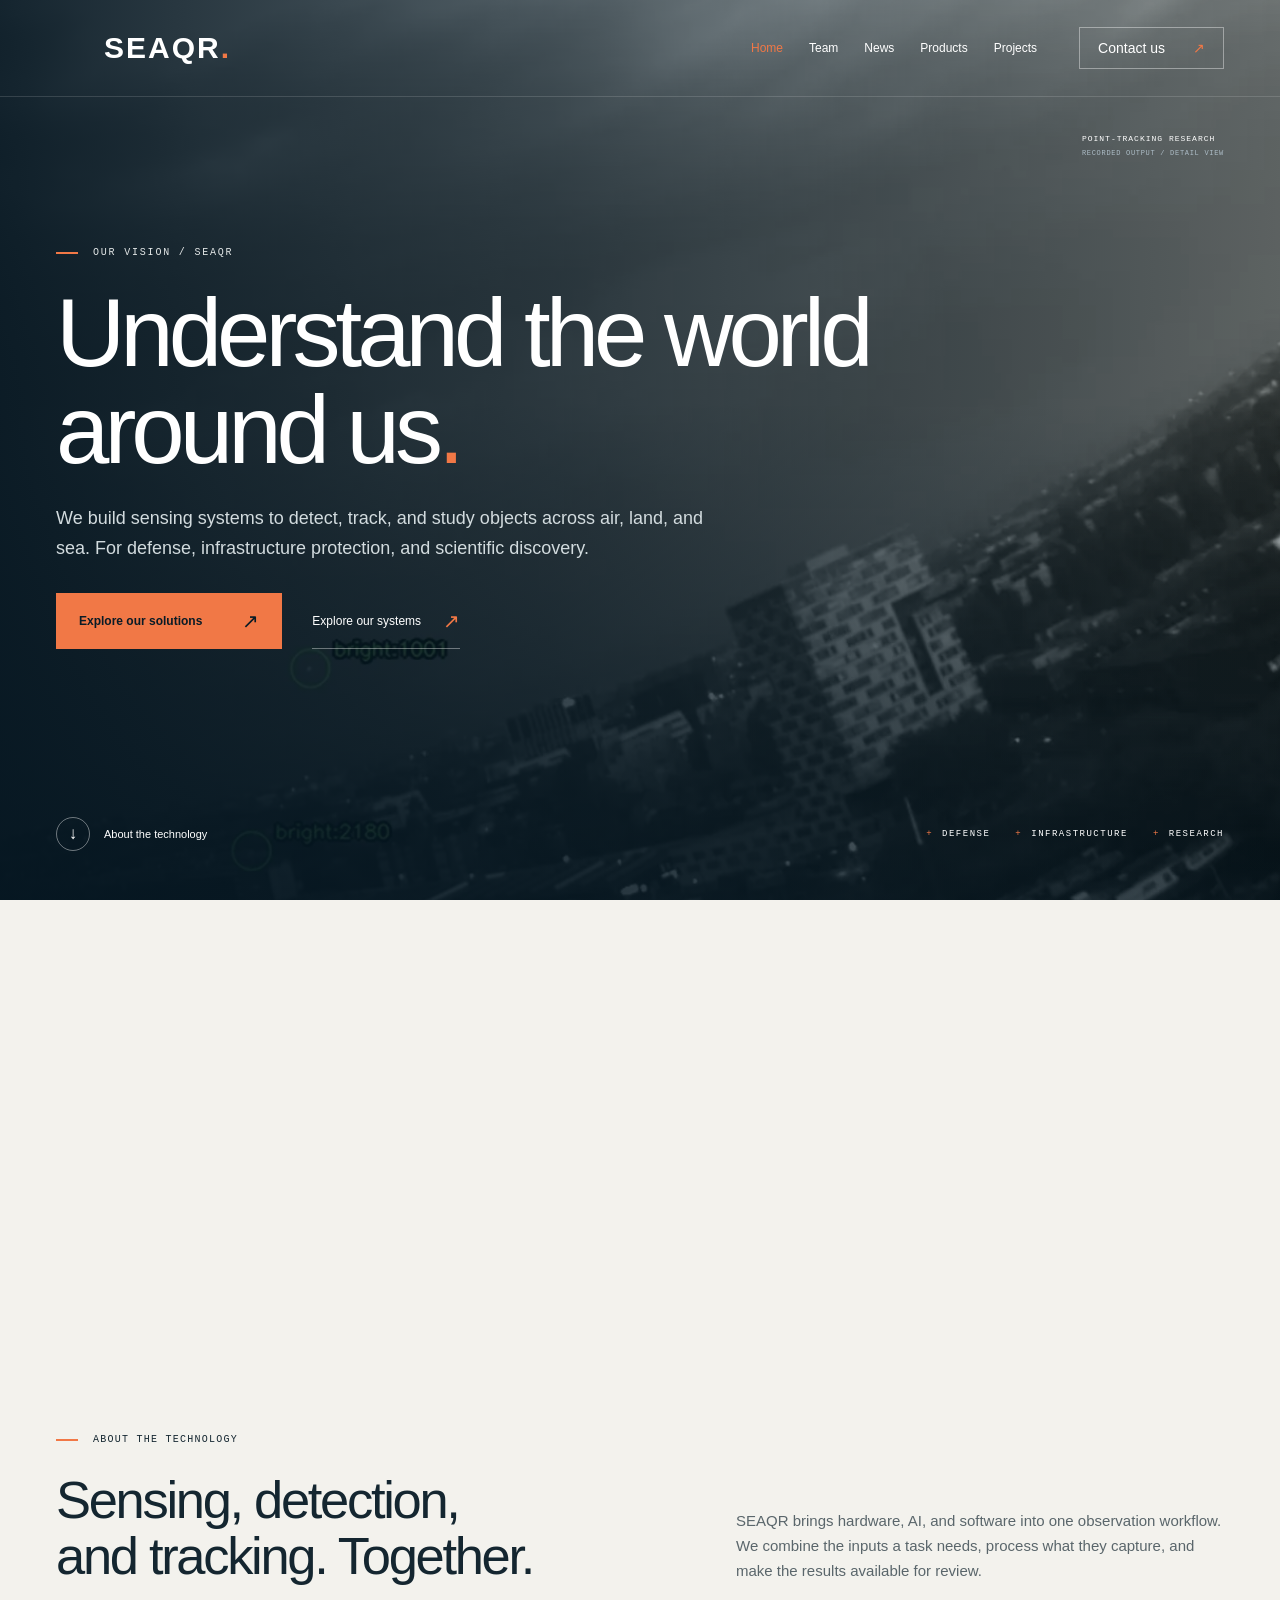
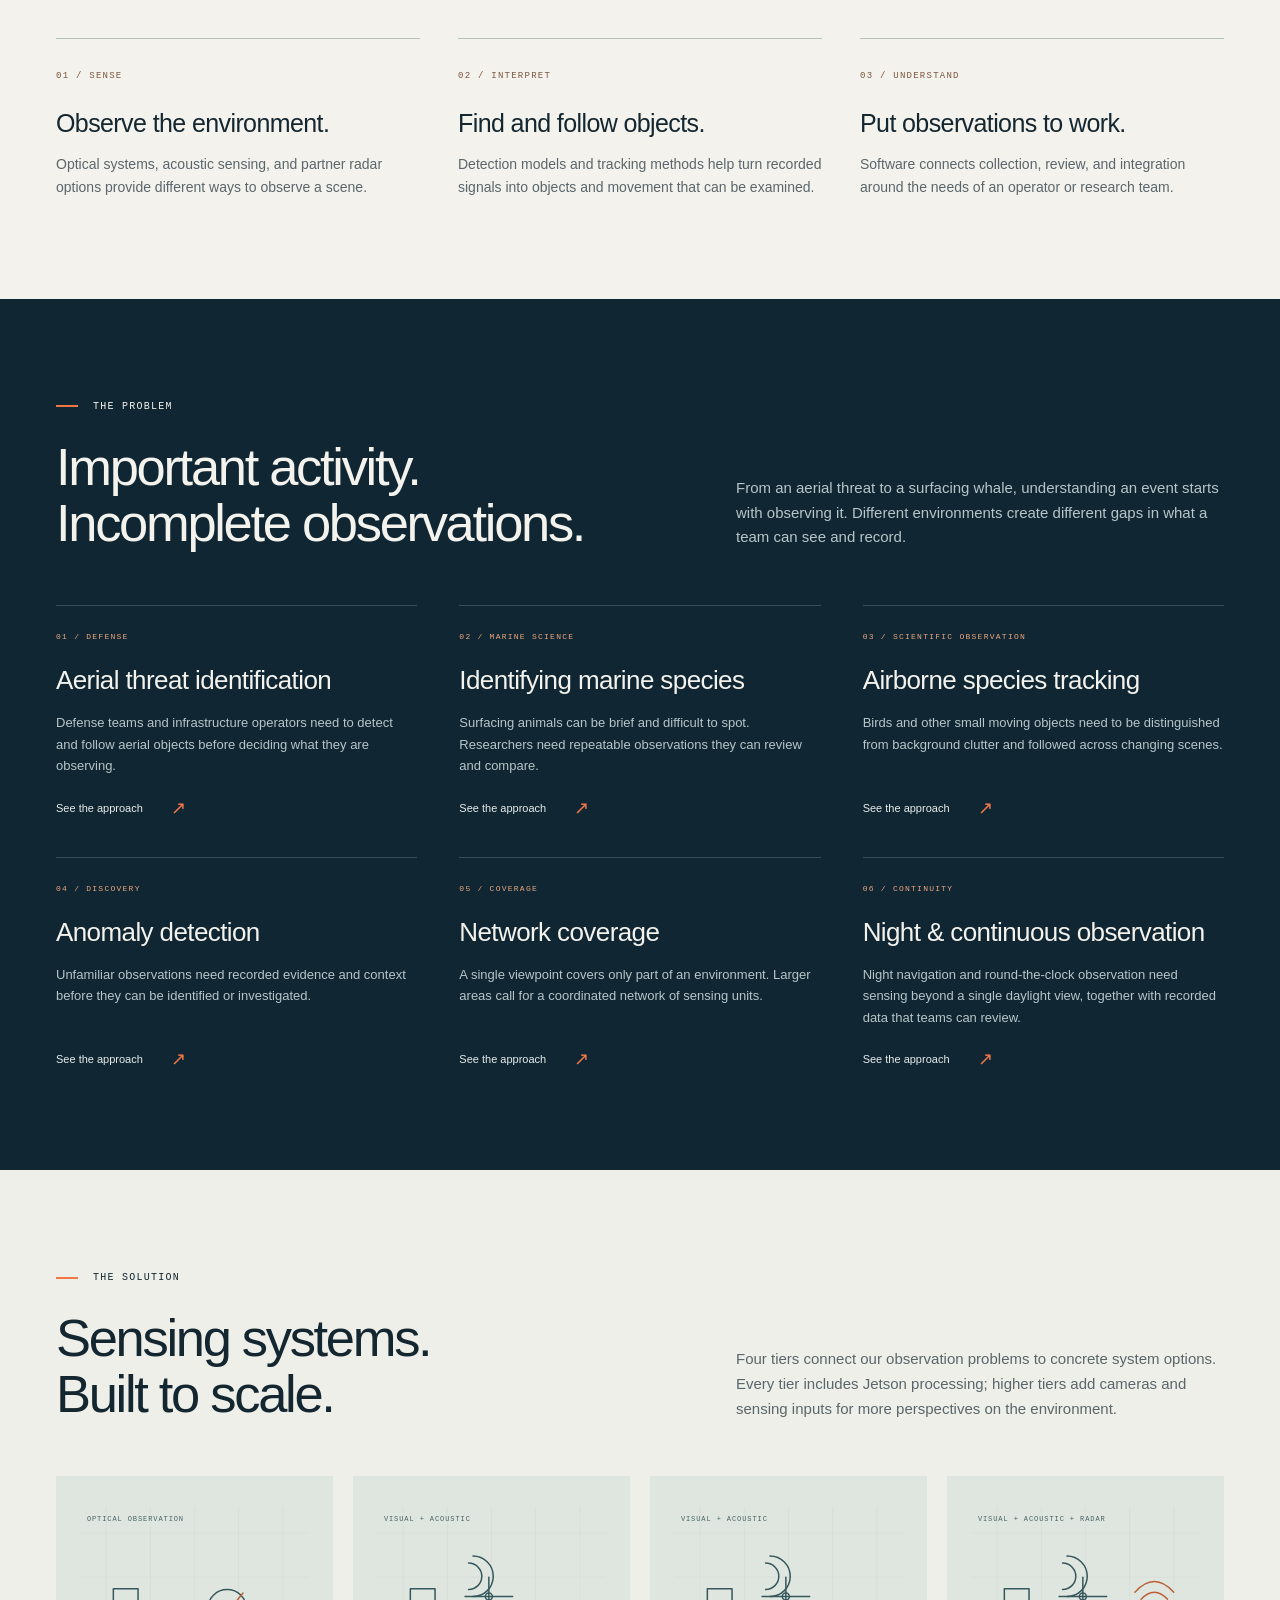
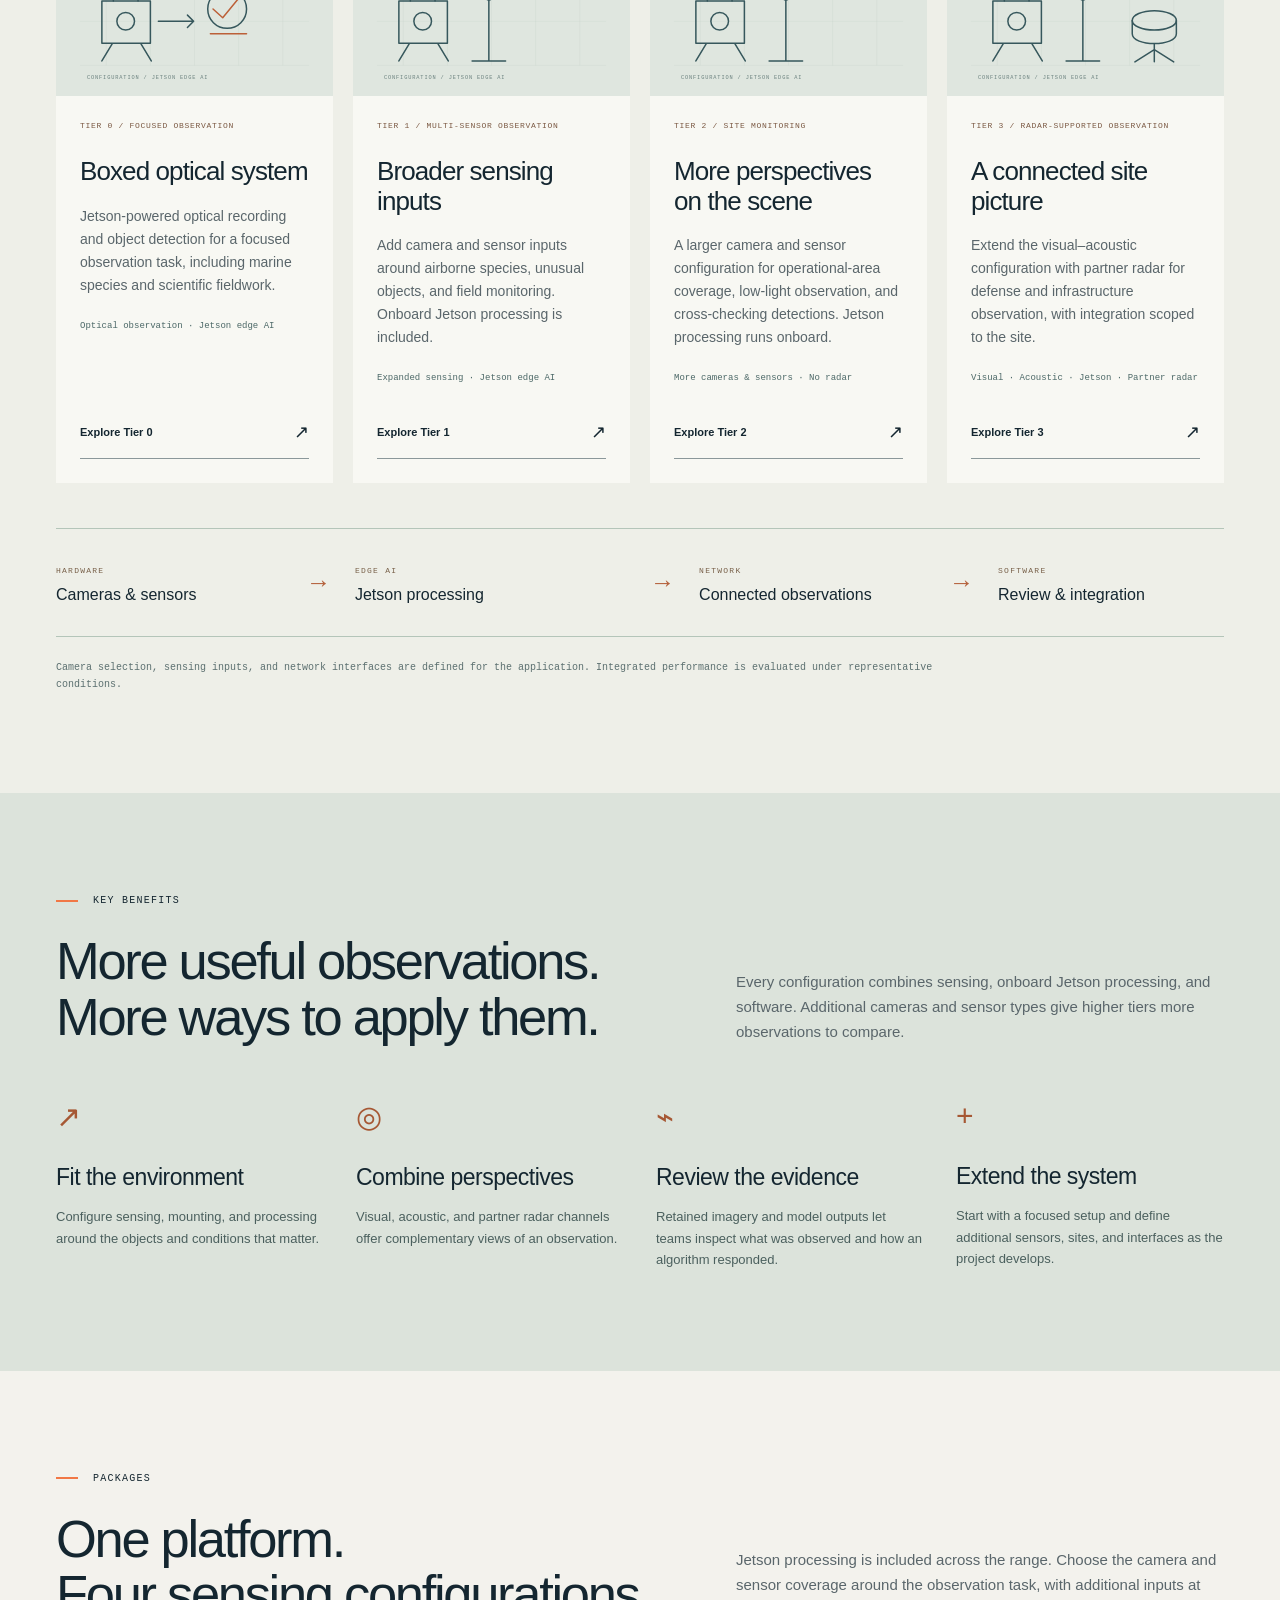
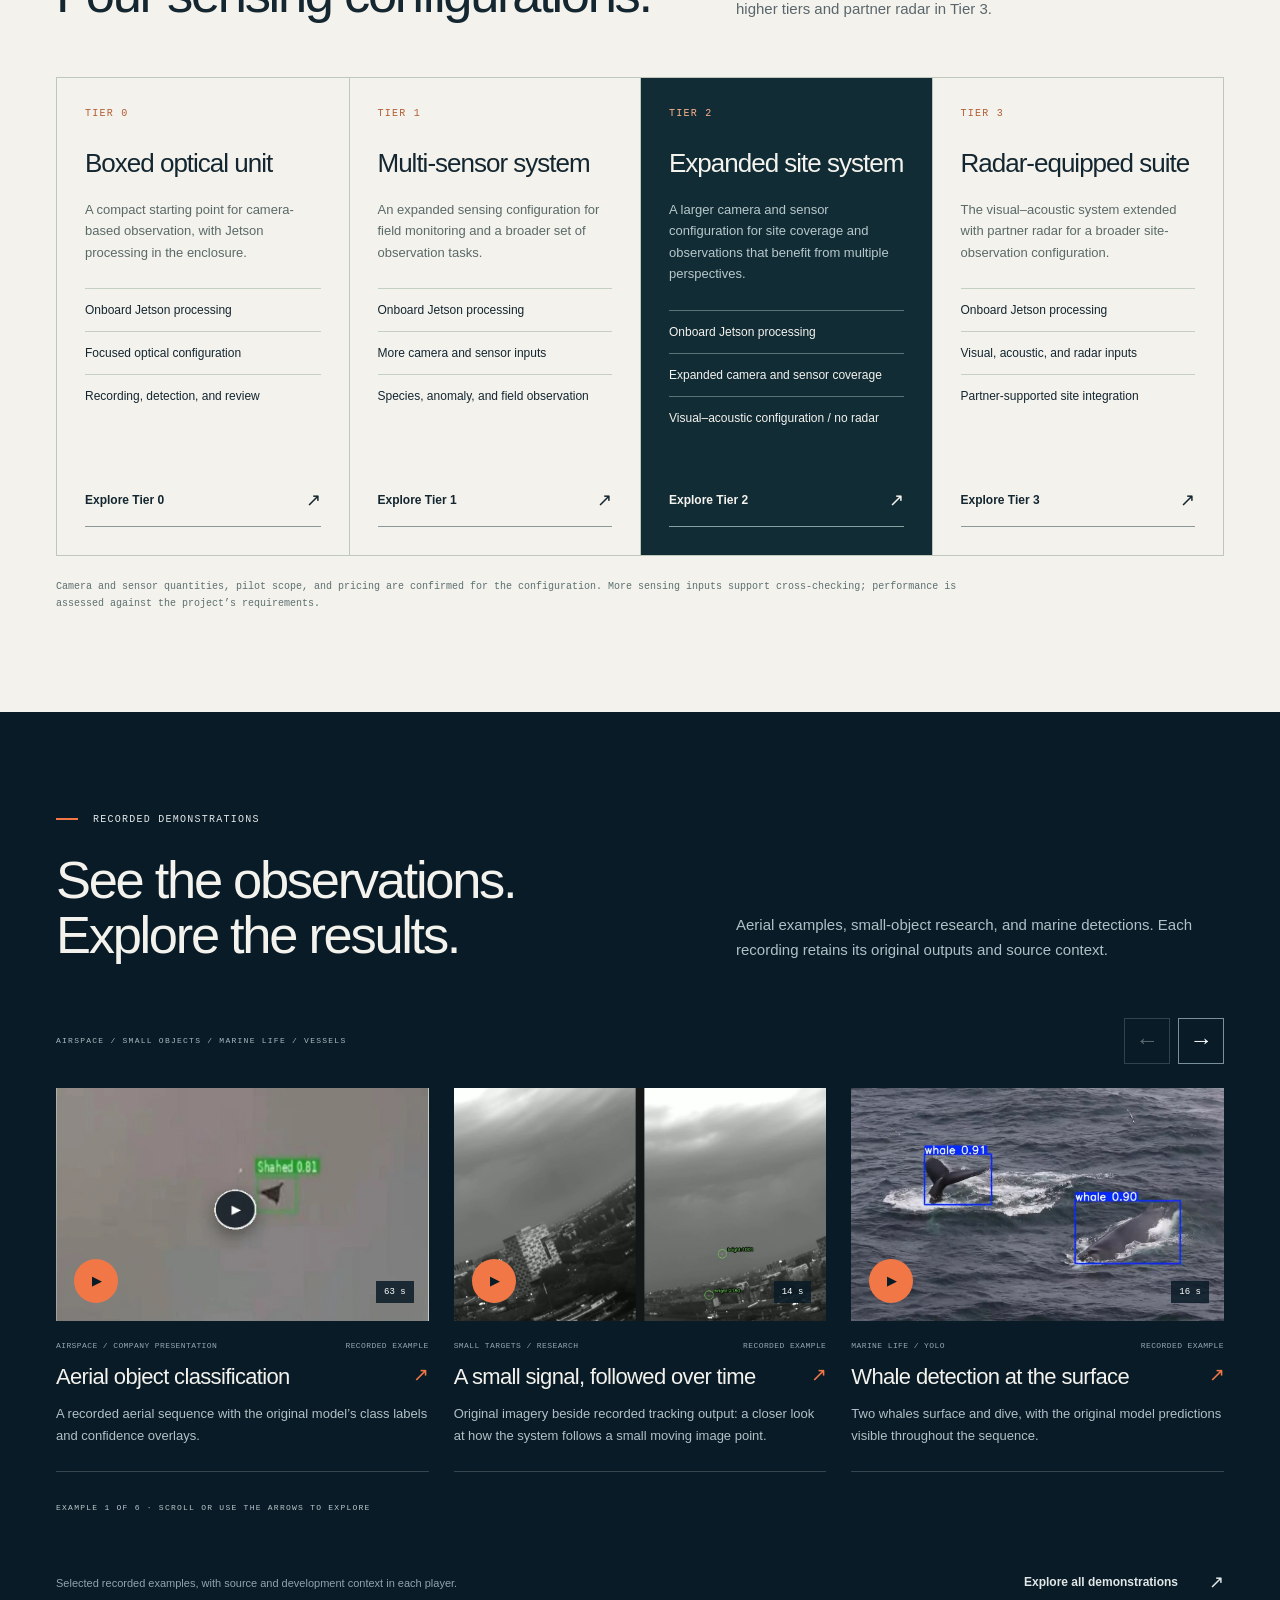
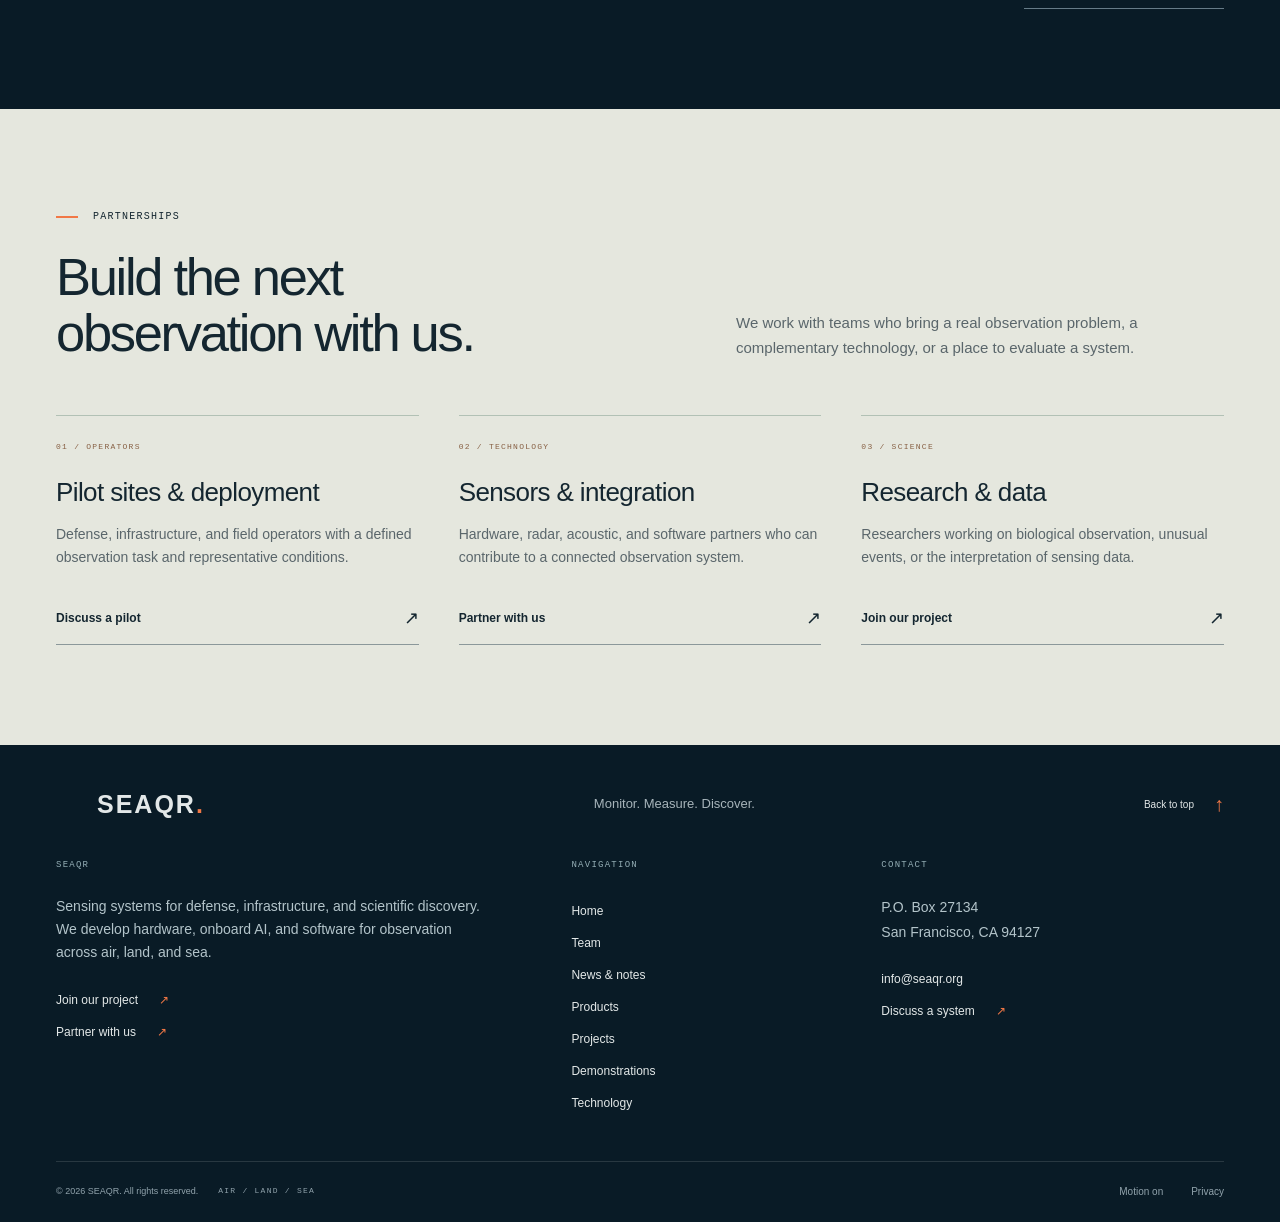
==== commit 96777e8a: "Align all sensing tiers with Jetson and meeting notes" ====
--- a/index.html
+++ b/index.html
@@ -1,4 +1,4 @@
-<!doctype html><html lang="en"><head><meta charset="utf-8"><meta name="viewport" content="width=device-width, initial-scale=1"><meta name="theme-color" content="#091b26"><meta name="description" content="SEAQR builds adaptable observation systems for defense, critical infrastructure, and scientific discovery across air, land, and sea."><title>Sensing, detection &amp; discovery — SEAQR</title><link rel="icon" href="IBY_11.png"><link rel="stylesheet" href="homepage.css"><link rel="stylesheet" href="site.css"><link rel="stylesheet" href="motion.css"><link rel="stylesheet" href="applications.css"><link rel="stylesheet" href="mission.css"><link rel="stylesheet" href="vision.css"><script src="demo-catalog.js" defer></script><script src="site.js?v=20261115-tiers" defer></script><script src="motion.js" defer></script><script src="vision.js" defer></script></head><body class="home mission-home vision-home"><a class="skip-link" href="#main">Skip to content</a><header class="site-header"><a class="brand" href="index.html" aria-label="SEAQR home"><span class="brand-mark" aria-hidden="true"></span><span>SEAQR<span class="brand-dot">.</span></span></a><button class="menu-toggle" aria-label="Open navigation" aria-controls="main-nav" aria-expanded="false"><span></span><span></span></button><nav id="main-nav" aria-label="Main navigation"><a href="index.html" aria-current="page">Home</a><a href="teams.html">Team</a><a href="news.html">News</a><a href="products.html">Products</a><a href="projects.html">Projects</a><a class="nav-contact" href="contact.html">Contact us <span aria-hidden="true">↗</span></a></nav></header><main id="main"><div class="hero-sequence">
+<!doctype html><html lang="en"><head><meta charset="utf-8"><meta name="viewport" content="width=device-width, initial-scale=1"><meta name="theme-color" content="#091b26"><meta name="description" content="SEAQR builds adaptable observation systems for defense, critical infrastructure, and scientific discovery across air, land, and sea."><title>Sensing, detection &amp; discovery — SEAQR</title><link rel="icon" href="IBY_11.png"><link rel="stylesheet" href="homepage.css"><link rel="stylesheet" href="site.css"><link rel="stylesheet" href="motion.css"><link rel="stylesheet" href="applications.css"><link rel="stylesheet" href="mission.css"><link rel="stylesheet" href="vision.css?v=20261115-notes"><script src="demo-catalog.js" defer></script><script src="site.js?v=20261115-notes" defer></script><script src="motion.js" defer></script><script src="vision.js" defer></script></head><body class="home mission-home vision-home"><a class="skip-link" href="#main">Skip to content</a><header class="site-header"><a class="brand" href="index.html" aria-label="SEAQR home"><span class="brand-mark" aria-hidden="true"></span><span>SEAQR<span class="brand-dot">.</span></span></a><button class="menu-toggle" aria-label="Open navigation" aria-controls="main-nav" aria-expanded="false"><span></span><span></span></button><nav id="main-nav" aria-label="Main navigation"><a href="index.html" aria-current="page">Home</a><a href="teams.html">Team</a><a href="news.html">News</a><a href="products.html">Products</a><a href="projects.html">Projects</a><a class="nav-contact" href="contact.html">Contact us <span aria-hidden="true">↗</span></a></nav></header><main id="main"><div class="hero-sequence">
 <section class="hero" aria-labelledby="hero-title">
       <div class="hero-film"><div class="hero-image" role="img" aria-label="Recorded optical scene with original point-tracking output"></div><video class="hero-video" data-src="assets/hero/airspace-observation.mp4" poster="assets/hero/airspace-observation.webp" muted loop playsinline preload="none" aria-hidden="true" tabindex="-1"></video></div>
       <div class="hero-content wrap">
@@ -10,4 +10,4 @@
       <div class="hero-bottom wrap"><a href="#technology" class="scroll-link"><span class="scroll-circle" aria-hidden="true">↓</span> About the technology</a><div class="hero-domains"><span>Defense</span><span>Infrastructure</span><span>Research</span></div></div>
       <div class="hero-film-controls"><span class="film-context">Point-tracking research<br><span>Recorded output / detail view</span></span><button class="film-toggle" hidden type="button" aria-label="Play background video"><span class="film-toggle-icon" aria-hidden="true">▶</span><span class="film-toggle-label">Play film</span></button></div><div class="hero-outro wrap" aria-hidden="true"><span>Observe. Understand. Discover.</span><span class="mono">OBSERVATION → UNDERSTANDING</span></div>
     </section>
-</div><section class="section-pad v3-technology" id="technology"><span class="anchor-alias" id="platform"></span><span class="anchor-alias" id="mission"></span><div class="wrap"><div class="v3-heading"><div><p class="eyebrow"><span class="orange-line"></span>About the technology</p><h2>Sensing, detection,<br>and tracking. Together.</h2></div><p>SEAQR brings hardware, AI, and software into one observation workflow. We combine the inputs a task needs, process what they capture, and make the results available for review.</p></div><div class="v3-tech-grid"><article><span class="mono">01 / SENSE</span><h3>Observe the environment.</h3><p>Optical systems, acoustic sensing, and partner radar options provide different ways to observe a scene.</p></article><article><span class="mono">02 / INTERPRET</span><h3>Find and follow objects.</h3><p>Detection models and tracking methods help turn recorded signals into objects and movement that can be examined.</p></article><article><span class="mono">03 / UNDERSTAND</span><h3>Put observations to work.</h3><p>Software connects collection, review, and integration around the needs of an operator or research team.</p></article></div></div></section><section class="section-pad v3-problems" id="the-problem"><div class="wrap"><div class="v3-heading"><div><p class="eyebrow"><span class="orange-line"></span>The problem</p><h2>Important activity.<br>Incomplete observations.</h2></div><p>From an aerial threat to a surfacing whale, understanding an event starts with observing it. Different environments create different gaps in what a team can see and record.</p></div><div class="v3-problem-grid"><article><span class="mono">01 / DEFENSE</span><h3>Aerial threat awareness</h3><p>Defense teams and infrastructure operators need to detect and follow aerial objects before deciding what they are observing.</p><a href="#solution-infrastructure" class="v3-problem-link">See the approach <span aria-hidden="true">↗</span></a></article><article><span class="mono">02 / MARINE SCIENCE</span><h3>Marine wildlife observation</h3><p>Surfacing animals can be brief and difficult to spot. Researchers need repeatable observations they can review and compare.</p><a href="#solution-maritime" class="v3-problem-link">See the approach <span aria-hidden="true">↗</span></a></article><article><span class="mono">03 / SCIENTIFIC OBSERVATION</span><h3>Airborne species tracking</h3><p>Birds and other small moving objects need to be distinguished from background clutter and followed across changing scenes.</p><a href="#solution-airspace" class="v3-problem-link">See the approach <span aria-hidden="true">↗</span></a></article><article><span class="mono">04 / DISCOVERY</span><h3>Unusual objects and activity</h3><p>Unfamiliar observations need recorded evidence and context before they can be identified or investigated.</p><a href="#solution-airspace" class="v3-problem-link">See the approach <span aria-hidden="true">↗</span></a></article><article><span class="mono">05 / COVERAGE</span><h3>Gaps between observation points</h3><p>A single viewpoint covers only part of an environment. Larger areas call for a coordinated network of sensing units.</p><a href="#solution-airspace" class="v3-problem-link">See the approach <span aria-hidden="true">↗</span></a></article><article><span class="mono">06 / CONTINUITY</span><h3>Low light and missing data</h3><p>Changes in light and gaps in observation make events harder to reconstruct. Different sensing channels and retained data help address the problem.</p><a href="#solution-infrastructure" class="v3-problem-link">See the approach <span aria-hidden="true">↗</span></a></article></div></div></section><section class="section-pad v3-solutions" id="solutions"><span id="the-solution" class="anchor-alias"></span><div class="wrap"><div class="v3-heading"><div><p class="eyebrow"><span class="orange-line"></span>The solution</p><h2>Three approaches.<br>One observation workflow.</h2></div><p>Choose the sensing approach around the environment and the question. Each combines a physical system with perception software and a path to integration.</p></div><div class="v3-offer-grid"><article id="solution-maritime"><svg class="v3-schematic" viewBox="0 0 280 220" role="img" aria-label="Optical observation and detection schematic"><path class="v3-grid-line" d="M10 200h260M10 50h260M10 100h260M10 150h260M40 20v180m50-180v180m50-180v180m50-180v180m50-180v180"/><g fill="none" stroke="currentColor" stroke-width="1.7" stroke-linecap="round" stroke-linejoin="round"><path d="M35 127h55v48H35zM47 175l-12 20m44-20 12 20"/><circle cx="62" cy="150" r="10"/><path d="M48 127v-14h28v14"/><circle cx="177" cy="136" r="22"/><path class="v3-accent" d="m161 136 11 10 23-28m-37 46h41"/><path d="M99 150h40m-7-7 7 7-7 7"/></g><text x="18" y="36">OPTICAL OBSERVATION</text><text class="v3-diagram-caption" x="18" y="216">CONFIGURATION SCHEMATIC</text></svg><div class="v3-offer-copy"><span class="mono">01 / MARITIME & RESEARCH</span><h3>Optical observation</h3><p>A focused observation system for recording scenes, detecting objects, and studying movement in marine and scientific applications.</p><p class="v3-offer-scope">Optical sensing · Detection & tracking</p><a class="text-link" href="products.html#tier0">Explore optical systems <span aria-hidden="true">↗</span></a></div></article><article id="solution-airspace"><svg class="v3-schematic" viewBox="0 0 280 220" role="img" aria-label="Visual and acoustic sensing schematic"><path class="v3-grid-line" d="M10 200h260M10 50h260M10 100h260M10 150h260M40 20v180m50-180v180m50-180v180m50-180v180m50-180v180"/><g fill="none" stroke="currentColor" stroke-width="1.7" stroke-linecap="round" stroke-linejoin="round"><path d="M35 127h55v48H35zM47 175l-12 20m44-20 12 20"/><circle cx="62" cy="150" r="10"/><path d="M48 127v-14h28v14"/><path d="M137 100v95m-19 0h38m-19-73h-27m27 0h27"/><path d="M119 76a23 23 0 0 1 0 46m-5-38a12 12 0 0 1 0 30"/><circle cx="137" cy="122" r="4"/></g><text x="18" y="36">VISUAL + ACOUSTIC</text><text class="v3-diagram-caption" x="18" y="216">CONFIGURATION SCHEMATIC</text></svg><div class="v3-offer-copy"><span class="mono">02 / AIRSPACE & FIELD MONITORING</span><h3>Visual–acoustic sensing</h3><p>Bring visual, infrared, and acoustic observations together around a field site. Develop coverage from a single unit toward a network of sensing points.</p><p class="v3-offer-scope">Multiple sensing channels · Network configuration</p><a class="text-link" href="products.html#tier1">Explore multi-sensor systems <span aria-hidden="true">↗</span></a></div></article><article id="solution-infrastructure"><svg class="v3-schematic" viewBox="0 0 280 220" role="img" aria-label="Visual, acoustic and radar sensing schematic"><path class="v3-grid-line" d="M10 200h260M10 50h260M10 100h260M10 150h260M40 20v180m50-180v180m50-180v180m50-180v180m50-180v180"/><g fill="none" stroke="currentColor" stroke-width="1.7" stroke-linecap="round" stroke-linejoin="round"><path d="M35 127h55v48H35zM47 175l-12 20m44-20 12 20"/><circle cx="62" cy="150" r="10"/><path d="M48 127v-14h28v14"/><path d="M137 100v95m-19 0h38m-19-73h-27m27 0h27"/><path d="M119 76a23 23 0 0 1 0 46m-5-38a12 12 0 0 1 0 30"/><circle cx="137" cy="122" r="4"/><ellipse cx="218" cy="149" rx="25" ry="11"/><path d="M193 149v15c0 15 50 15 50 0v-15m-25 27v20m0-14-22 14m22-14 22 14"/><path class="v3-accent" d="M203 125q15-16 30 0m-37-8q22-24 44 0"/></g><text x="18" y="36">VISUAL + ACOUSTIC + RADAR</text><text class="v3-diagram-caption" x="18" y="216">CONFIGURATION SCHEMATIC</text></svg><div class="v3-offer-copy"><span class="mono">03 / CRITICAL INFRASTRUCTURE</span><h3>Partner-integrated observation</h3><p>Add a partner-supported radar channel to visual and acoustic sensing for infrastructure observation. Integration and pilot scope are defined around the site.</p><p class="v3-offer-scope">Visual · Acoustic · Partner radar</p><a class="text-link" href="products.html#tier3">Explore Tier 3 with radar <span aria-hidden="true">↗</span></a></div></article></div><div class="v3-system-flow" aria-label="Observation workflow"><div><span class="mono">HARDWARE</span><p>Sensing units</p></div><span class="v3-flow-arrow" aria-hidden="true">→</span><div><span class="mono">NETWORK</span><p>Connected observations</p></div><span class="v3-flow-arrow" aria-hidden="true">→</span><div><span class="mono">AI</span><p>Detection & tracking</p></div><span class="v3-flow-arrow" aria-hidden="true">→</span><div><span class="mono">SOFTWARE</span><p>Review & integration</p></div></div><p class="v3-small-note">Standalone hardware, multi-sensor systems, and network integration are scoped separately. Partner integrations are evaluated through defined pilot projects.</p></div></section><section class="section-pad v3-benefits" id="key-benefits"><div class="wrap"><div class="v3-heading"><div><p class="eyebrow"><span class="orange-line"></span>Key benefits</p><h2>More useful observations.<br>More ways to apply them.</h2></div><p>Hardware and software are developed around the task, from a focused recording setup to a multi-sensor evaluation.</p></div><div class="v3-benefit-grid"><article><span class="v3-benefit-symbol" aria-hidden="true">↗</span><h3>Fit the environment</h3><p>Configure sensing, mounting, and processing around the objects and conditions that matter.</p></article><article><span class="v3-benefit-symbol" aria-hidden="true">◎</span><h3>Combine perspectives</h3><p>Visual, acoustic, and partner radar channels offer complementary views of an observation.</p></article><article><span class="v3-benefit-symbol" aria-hidden="true">⌁</span><h3>Review the evidence</h3><p>Retained imagery and model outputs let teams inspect what was observed and how an algorithm responded.</p></article><article><span class="v3-benefit-symbol" aria-hidden="true">+</span><h3>Extend the system</h3><p>Start with a focused setup and define additional sensors, sites, and interfaces as the project develops.</p></article></div></div></section><section class="section-pad v3-packages" id="packages"><span id="deployment-options" class="anchor-alias"></span><div class="wrap"><div class="v3-heading"><div><p class="eyebrow"><span class="orange-line"></span>Packages</p><h2>Solutions for every scale.</h2></div><p>Four configurations, from a boxed optical unit to a visual–acoustic system with onboard processing and partner radar.</p></div><div class="v3-package-grid"><article><span class="mono">TIER 0</span><h3>Boxed optical unit</h3><p>A focused camera-based unit for scene recording, observation, and model evaluation.</p><ul><li>Boxed optical configuration</li><li>Collection and recording workflow</li><li>Maritime and scientific observation</li></ul><a class="text-link" href="products.html#tier0">Explore Tier 0 <span aria-hidden="true">↗</span></a></article><article><span class="mono">TIER 1</span><h3>Reduced-camera system</h3><p>A reduced camera configuration without an onboard Jetson module.</p><ul><li>Fewer cameras than Tier 2</li><li>No Jetson module</li><li>Sensing configuration scoped per project</li></ul><a class="text-link" href="products.html#tier1">Explore Tier 1 <span aria-hidden="true">↗</span></a></article><article><span class="mono">TIER 2</span><h3>Onboard AI system</h3><p>An expanded visual–acoustic configuration with Jetson processing, without radar.</p><ul><li>Expanded camera configuration</li><li>Onboard Jetson processing</li><li>Visual and acoustic sensing / no radar</li></ul><a class="text-link" href="products.html#tier2">Explore Tier 2 <span aria-hidden="true">↗</span></a></article><article><span class="mono">TIER 3</span><h3>Radar-equipped suite</h3><p>The visual–acoustic system extended with a partner-supported radar channel.</p><ul><li>Visual and acoustic observation</li><li>Partner radar unit</li><li>Site-specific system integration</li></ul><a class="text-link" href="products.html#tier3">Explore Tier 3 <span aria-hidden="true">↗</span></a></article></div><p class="v3-small-note">Configuration, pilot availability, and pricing are confirmed with your team.</p></div></section><section class="evidence section-pad v3-evidence" id="evidence"><div class="wrap"><div class="v3-heading"><div><p class="eyebrow light"><span class="orange-line"></span>Recorded demonstrations</p><h2>See the observations.<br>Explore the results.</h2></div><p>Aerial examples, small-object research, and marine detections. Each recording retains its original outputs and source context.</p></div><div class="v3-carousel" data-carousel><div class="v3-carousel-toolbar"><p class="mono">AIRSPACE / SMALL OBJECTS / MARINE LIFE / VESSELS</p><div class="v3-carousel-controls"><button type="button" data-carousel-prev aria-label="Previous demonstration" aria-controls="home-demo-track">←</button><button type="button" data-carousel-next aria-label="Next demonstration" aria-controls="home-demo-track">→</button></div></div><div class="clip-grid v3-demo-track" id="home-demo-track" tabindex="0" role="region" aria-label="Detection demonstrations; scroll horizontally"><article class="clip-card" data-category="airspace" data-kind="video"><button class="clip-open" data-video="aerial-classification" aria-label="Watch Aerial object classification"><img src="assets/demos/airspace/aerial-classification.webp" alt="Aerial object with a recorded classification overlay from the company deck" loading="lazy"><span class="clip-play" aria-hidden="true">▶</span><span class="clip-length">63 s</span></button><div class="clip-card-copy"><div class="clip-meta"><span>Airspace / Company presentation</span><span>Recorded example</span></div><h3><button data-video="aerial-classification">Aerial object classification <span aria-hidden="true">↗</span></button></h3><p>A recorded aerial sequence with the original model’s class labels and confidence overlays.</p></div></article><article class="clip-card" data-category="small-targets" data-kind="video"><button class="clip-open" data-video="daylight-comparison" aria-label="Watch A small signal, followed over time"><img src="assets/demos/small-targets/daylight-comparison.webp" alt="Original daylight scene beside recorded green tracking markers" loading="lazy"><span class="clip-play" aria-hidden="true">▶</span><span class="clip-length">14 s</span></button><div class="clip-card-copy"><div class="clip-meta"><span>Small targets / Research</span><span>Recorded example</span></div><h3><button data-video="daylight-comparison">A small signal, followed over time <span aria-hidden="true">↗</span></button></h3><p>Original imagery beside recorded tracking output: a closer look at how the system follows a small moving image point.</p></div></article><article class="clip-card" data-category="whales" data-kind="video"><button class="clip-open" data-video="whale-surface-pair" aria-label="Watch Whale detection at the surface"><img src="assets/demos/whales/whale-surface-pair.webp" alt="Two whales with original blue detection boxes" loading="lazy"><span class="clip-play" aria-hidden="true">▶</span><span class="clip-length">16 s</span></button><div class="clip-card-copy"><div class="clip-meta"><span>Marine life / YOLO</span><span>Recorded example</span></div><h3><button data-video="whale-surface-pair">Whale detection at the surface <span aria-hidden="true">↗</span></button></h3><p>Two whales surface and dive, with the original model predictions visible throughout the sequence.</p></div></article><article class="clip-card" data-category="vessels" data-kind="image"><button class="clip-open" data-video="vessel-validation-ships" aria-label="View Multiple vessel detections"><img src="assets/demos/vessels/yolo26-ships-validation.webp" alt="Ships near port with original vessel detection labels" loading="lazy"><span class="clip-play" aria-hidden="true">↗</span><span class="clip-length">Still</span></button><div class="clip-card-copy"><div class="clip-meta"><span>Vessels / Validation still</span><span>Recorded example</span></div><h3><button data-video="vessel-validation-ships">Multiple vessel detections <span aria-hidden="true">↗</span></button></h3><p>Original ship predictions across a port-side validation image.</p></div></article><article class="clip-card" data-category="vessels" data-kind="video"><button class="clip-open" data-video="buoy-observation" aria-label="Watch A buoy in a moving scene"><img src="assets/buoy-detection.webp" alt="Buoy with a green recorded model detection box" loading="lazy"><span class="clip-play" aria-hidden="true">▶</span><span class="clip-length">33 s</span></button><div class="clip-card-copy"><div class="clip-meta"><span>Maritime / Recorded detection</span><span>Recorded example</span></div><h3><button data-video="buoy-observation">A buoy in a moving scene <span aria-hidden="true">↗</span></button></h3><p>Recorded visual detection around a buoy in open water. Watch the original demonstration from our field presentation.</p></div></article><article class="clip-card" data-category="whales" data-kind="video"><button class="clip-open" data-video="whale-dive-sequence" aria-label="Watch From surfacing to a dive"><img src="assets/demos/whales/whale-dive-sequence.webp" alt="Whale and original model detection overlays during a dive" loading="lazy"><span class="clip-play" aria-hidden="true">▶</span><span class="clip-length">10.5 s</span></button><div class="clip-card-copy"><div class="clip-meta"><span>Marine life / YOLO</span><span>Recorded example</span></div><h3><button data-video="whale-dive-sequence">From surfacing to a dive <span aria-hidden="true">↗</span></button></h3><p>A continuous observation sequence with original whale-detection overlays as the animal changes its visible profile.</p></div></article></div><p class="v3-carousel-position mono" aria-live="polite" aria-atomic="true"></p></div><div class="gallery-bottom"><p>Selected recorded examples, with source and development context in each player.</p><a class="text-link light-link" href="demonstrations.html">Explore all demonstrations <span aria-hidden="true">↗</span></a></div></div></section><section class="section-pad v3-partners" id="partnerships"><div class="wrap"><div class="v3-heading"><div><p class="eyebrow"><span class="orange-line"></span>Partnerships</p><h2>Build the next<br>observation with us.</h2></div><p>We work with teams who bring a real observation problem, a complementary technology, or a place to evaluate a system.</p></div><div class="v3-partner-grid"><article><span class="mono">01 / OPERATORS</span><h3>Pilot sites & deployment</h3><p>Defense, infrastructure, and field operators with a defined observation task and representative conditions.</p><a class="text-link" href="contact.html?interest=Partnership">Discuss a pilot <span aria-hidden="true">↗</span></a></article><article><span class="mono">02 / TECHNOLOGY</span><h3>Sensors & integration</h3><p>Hardware, radar, acoustic, and software partners who can contribute to a connected observation system.</p><a class="text-link" href="contact.html?interest=Platform%20integration">Partner with us <span aria-hidden="true">↗</span></a></article><article><span class="mono">03 / SCIENCE</span><h3>Research & data</h3><p>Researchers working on biological observation, unusual events, or the interpretation of sensing data.</p><a class="text-link" href="contact.html?interest=Research%20collaboration">Join our project <span aria-hidden="true">↗</span></a></article></div></div></section></main><footer class="site-footer"><div class="wrap"><div class="footer-top"><a class="brand" href="index.html" aria-label="SEAQR home"><span class="brand-mark" aria-hidden="true"></span><span>SEAQR<span class="brand-dot">.</span></span></a><p>Monitor. Measure. Discover.</p><a href="#main" class="back-top">Back to top <span aria-hidden="true">↑</span></a></div><div class="footer-nav v3-footer"><div><span class="mono">Explore</span><a href="index.html">Home</a><a href="products.html">Products & hardware</a><a href="projects.html">Projects</a><a href="teams.html">Team</a><a href="news.html">News & notes</a></div><div><span class="mono">Work with us</span><a href="contact.html?interest=Research%20collaboration">Join our project</a><a href="contact.html?interest=Partnership">Partner with us</a><a href="demonstrations.html">Demonstrations</a><a href="platform.html">Technology</a><a href="mailto:info@seaqr.org">info@seaqr.org</a></div><div class="footer-statement">Sensing systems for defense, infrastructure, and scientific discovery.<p>San Francisco, California</p><a class="text-link light-link" href="contact.html">Start a conversation <span aria-hidden="true">↗</span></a></div></div><div class="footer-bottom"><span>© <span id="year">2026</span> SEAQR. All rights reserved.</span><span class="mono">AIR / LAND / SEA</span><button class="motion-switch" type="button" aria-pressed="true">Motion on</button><a href="privacy.html">Privacy</a></div></div></footer><dialog class="video-dialog" id="video-dialog" aria-labelledby="video-dialog-title"><button class="dialog-close" aria-label="Close demonstration">Close <span aria-hidden="true">×</span></button><div class="dialog-player"><video controls playsinline preload="metadata" aria-label="Recorded detection demonstration"></video></div><div class="dialog-info"><p class="eyebrow" id="video-dialog-category"></p><h2 id="video-dialog-title"></h2><p id="video-dialog-description"></p><p id="video-dialog-note" class="video-context"></p><a class="text-link light-link" href="contact.html">Discuss your application <span aria-hidden="true">↗</span></a></div></dialog></body></html>+</div><section class="section-pad v3-technology" id="technology"><span class="anchor-alias" id="platform"></span><span class="anchor-alias" id="mission"></span><div class="wrap"><div class="v3-heading"><div><p class="eyebrow"><span class="orange-line"></span>About the technology</p><h2>Sensing, detection,<br>and tracking. Together.</h2></div><p>SEAQR brings hardware, AI, and software into one observation workflow. We combine the inputs a task needs, process what they capture, and make the results available for review.</p></div><div class="v3-tech-grid"><article><span class="mono">01 / SENSE</span><h3>Observe the environment.</h3><p>Optical systems, acoustic sensing, and partner radar options provide different ways to observe a scene.</p></article><article><span class="mono">02 / INTERPRET</span><h3>Find and follow objects.</h3><p>Detection models and tracking methods help turn recorded signals into objects and movement that can be examined.</p></article><article><span class="mono">03 / UNDERSTAND</span><h3>Put observations to work.</h3><p>Software connects collection, review, and integration around the needs of an operator or research team.</p></article></div></div></section><section class="section-pad v3-problems" id="the-problem"><div class="wrap"><div class="v3-heading"><div><p class="eyebrow"><span class="orange-line"></span>The problem</p><h2>Important activity.<br>Incomplete observations.</h2></div><p>From an aerial threat to a surfacing whale, understanding an event starts with observing it. Different environments create different gaps in what a team can see and record.</p></div><div class="v3-problem-grid"><article><span class="mono">01 / DEFENSE</span><h3>Aerial threat identification</h3><p>Defense teams and infrastructure operators need to detect and follow aerial objects before deciding what they are observing.</p><a href="#solution-infrastructure" class="v3-problem-link">See the approach <span aria-hidden="true">↗</span></a></article><article><span class="mono">02 / MARINE SCIENCE</span><h3>Identifying marine species</h3><p>Surfacing animals can be brief and difficult to spot. Researchers need repeatable observations they can review and compare.</p><a href="#solution-maritime" class="v3-problem-link">See the approach <span aria-hidden="true">↗</span></a></article><article><span class="mono">03 / SCIENTIFIC OBSERVATION</span><h3>Airborne species tracking</h3><p>Birds and other small moving objects need to be distinguished from background clutter and followed across changing scenes.</p><a href="#solution-airspace" class="v3-problem-link">See the approach <span aria-hidden="true">↗</span></a></article><article><span class="mono">04 / DISCOVERY</span><h3>Anomaly detection</h3><p>Unfamiliar observations need recorded evidence and context before they can be identified or investigated.</p><a href="#solution-airspace" class="v3-problem-link">See the approach <span aria-hidden="true">↗</span></a></article><article><span class="mono">05 / COVERAGE</span><h3>Network coverage</h3><p>A single viewpoint covers only part of an environment. Larger areas call for a coordinated network of sensing units.</p><a href="#solution-tier2" class="v3-problem-link">See the approach <span aria-hidden="true">↗</span></a></article><article><span class="mono">06 / CONTINUITY</span><h3>Night & continuous observation</h3><p>Night navigation and round-the-clock observation need sensing beyond a single daylight view, together with recorded data that teams can review.</p><a href="#solution-infrastructure" class="v3-problem-link">See the approach <span aria-hidden="true">↗</span></a></article></div></div></section><section class="section-pad v3-solutions" id="solutions"><span id="the-solution" class="anchor-alias"></span><div class="wrap"><div class="v3-heading"><div><p class="eyebrow"><span class="orange-line"></span>The solution</p><h2>Sensing systems.<br>Built to scale.</h2></div><p>Four tiers connect our observation problems to concrete system options. Every tier includes Jetson processing; higher tiers add cameras and sensing inputs for more perspectives on the environment.</p></div><div class="v3-offer-grid v3-tier-solutions"><article id="solution-tier0"><span id="solution-maritime" class="anchor-alias"></span><svg class="v3-schematic" viewBox="0 0 280 220" role="img" aria-label="Optical observation and detection schematic"><path class="v3-grid-line" d="M10 200h260M10 50h260M10 100h260M10 150h260M40 20v180m50-180v180m50-180v180m50-180v180m50-180v180"/><g fill="none" stroke="currentColor" stroke-width="1.7" stroke-linecap="round" stroke-linejoin="round"><path d="M35 127h55v48H35zM47 175l-12 20m44-20 12 20"/><circle cx="62" cy="150" r="10"/><path d="M48 127v-14h28v14"/><circle cx="177" cy="136" r="22"/><path class="v3-accent" d="m161 136 11 10 23-28m-37 46h41"/><path d="M99 150h40m-7-7 7 7-7 7"/></g><text x="18" y="36">OPTICAL OBSERVATION</text><text class="v3-diagram-caption" x="18" y="216">CONFIGURATION / JETSON EDGE AI</text></svg><div class="v3-offer-copy"><span class="mono">TIER 0 / FOCUSED OBSERVATION</span><h3>Boxed optical system</h3><p>Jetson-powered optical recording and object detection for a focused observation task, including marine species and scientific fieldwork.</p><p class="v3-offer-scope">Optical observation · Jetson edge AI</p><a class="text-link" href="products.html#tier0">Explore Tier 0 <span aria-hidden="true">↗</span></a></div></article><article id="solution-tier1"><span id="solution-airspace" class="anchor-alias"></span><svg class="v3-schematic" viewBox="0 0 280 220" role="img" aria-label="Visual and acoustic sensing schematic"><path class="v3-grid-line" d="M10 200h260M10 50h260M10 100h260M10 150h260M40 20v180m50-180v180m50-180v180m50-180v180m50-180v180"/><g fill="none" stroke="currentColor" stroke-width="1.7" stroke-linecap="round" stroke-linejoin="round"><path d="M35 127h55v48H35zM47 175l-12 20m44-20 12 20"/><circle cx="62" cy="150" r="10"/><path d="M48 127v-14h28v14"/><path d="M137 100v95m-19 0h38m-19-73h-27m27 0h27"/><path d="M119 76a23 23 0 0 1 0 46m-5-38a12 12 0 0 1 0 30"/><circle cx="137" cy="122" r="4"/></g><text x="18" y="36">VISUAL + ACOUSTIC</text><text class="v3-diagram-caption" x="18" y="216">CONFIGURATION / JETSON EDGE AI</text></svg><div class="v3-offer-copy"><span class="mono">TIER 1 / MULTI-SENSOR OBSERVATION</span><h3>Broader sensing inputs</h3><p>Add camera and sensor inputs around airborne species, unusual objects, and field monitoring. Onboard Jetson processing is included.</p><p class="v3-offer-scope">Expanded sensing · Jetson edge AI</p><a class="text-link" href="products.html#tier1">Explore Tier 1 <span aria-hidden="true">↗</span></a></div></article><article id="solution-tier2"><svg class="v3-schematic" viewBox="0 0 280 220" role="img" aria-label="Visual and acoustic sensing schematic"><path class="v3-grid-line" d="M10 200h260M10 50h260M10 100h260M10 150h260M40 20v180m50-180v180m50-180v180m50-180v180m50-180v180"/><g fill="none" stroke="currentColor" stroke-width="1.7" stroke-linecap="round" stroke-linejoin="round"><path d="M35 127h55v48H35zM47 175l-12 20m44-20 12 20"/><circle cx="62" cy="150" r="10"/><path d="M48 127v-14h28v14"/><path d="M137 100v95m-19 0h38m-19-73h-27m27 0h27"/><path d="M119 76a23 23 0 0 1 0 46m-5-38a12 12 0 0 1 0 30"/><circle cx="137" cy="122" r="4"/></g><text x="18" y="36">VISUAL + ACOUSTIC</text><text class="v3-diagram-caption" x="18" y="216">CONFIGURATION / JETSON EDGE AI</text></svg><div class="v3-offer-copy"><span class="mono">TIER 2 / SITE MONITORING</span><h3>More perspectives on the scene</h3><p>A larger camera and sensor configuration for operational-area coverage, low-light observation, and cross-checking detections. Jetson processing runs onboard.</p><p class="v3-offer-scope">More cameras & sensors · No radar</p><a class="text-link" href="products.html#tier2">Explore Tier 2 <span aria-hidden="true">↗</span></a></div></article><article id="solution-tier3"><span id="solution-infrastructure" class="anchor-alias"></span><svg class="v3-schematic" viewBox="0 0 280 220" role="img" aria-label="Visual, acoustic and radar sensing schematic"><path class="v3-grid-line" d="M10 200h260M10 50h260M10 100h260M10 150h260M40 20v180m50-180v180m50-180v180m50-180v180m50-180v180"/><g fill="none" stroke="currentColor" stroke-width="1.7" stroke-linecap="round" stroke-linejoin="round"><path d="M35 127h55v48H35zM47 175l-12 20m44-20 12 20"/><circle cx="62" cy="150" r="10"/><path d="M48 127v-14h28v14"/><path d="M137 100v95m-19 0h38m-19-73h-27m27 0h27"/><path d="M119 76a23 23 0 0 1 0 46m-5-38a12 12 0 0 1 0 30"/><circle cx="137" cy="122" r="4"/><ellipse cx="218" cy="149" rx="25" ry="11"/><path d="M193 149v15c0 15 50 15 50 0v-15m-25 27v20m0-14-22 14m22-14 22 14"/><path class="v3-accent" d="M203 125q15-16 30 0m-37-8q22-24 44 0"/></g><text x="18" y="36">VISUAL + ACOUSTIC + RADAR</text><text class="v3-diagram-caption" x="18" y="216">CONFIGURATION / JETSON EDGE AI</text></svg><div class="v3-offer-copy"><span class="mono">TIER 3 / RADAR-SUPPORTED OBSERVATION</span><h3>A connected site picture</h3><p>Extend the visual–acoustic configuration with partner radar for defense and infrastructure observation, with integration scoped to the site.</p><p class="v3-offer-scope">Visual · Acoustic · Jetson · Partner radar</p><a class="text-link" href="products.html#tier3">Explore Tier 3 <span aria-hidden="true">↗</span></a></div></article></div><div class="v3-system-flow" aria-label="Observation workflow"><div><span class="mono">HARDWARE</span><p>Cameras & sensors</p></div><span class="v3-flow-arrow" aria-hidden="true">→</span><div><span class="mono">EDGE AI</span><p>Jetson processing</p></div><span class="v3-flow-arrow" aria-hidden="true">→</span><div><span class="mono">NETWORK</span><p>Connected observations</p></div><span class="v3-flow-arrow" aria-hidden="true">→</span><div><span class="mono">SOFTWARE</span><p>Review & integration</p></div></div><p class="v3-small-note">Camera selection, sensing inputs, and network interfaces are defined for the application. Integrated performance is evaluated under representative conditions.</p></div></section><section class="section-pad v3-benefits" id="key-benefits"><div class="wrap"><div class="v3-heading"><div><p class="eyebrow"><span class="orange-line"></span>Key benefits</p><h2>More useful observations.<br>More ways to apply them.</h2></div><p>Every configuration combines sensing, onboard Jetson processing, and software. Additional cameras and sensor types give higher tiers more observations to compare.</p></div><div class="v3-benefit-grid"><article><span class="v3-benefit-symbol" aria-hidden="true">↗</span><h3>Fit the environment</h3><p>Configure sensing, mounting, and processing around the objects and conditions that matter.</p></article><article><span class="v3-benefit-symbol" aria-hidden="true">◎</span><h3>Combine perspectives</h3><p>Visual, acoustic, and partner radar channels offer complementary views of an observation.</p></article><article><span class="v3-benefit-symbol" aria-hidden="true">⌁</span><h3>Review the evidence</h3><p>Retained imagery and model outputs let teams inspect what was observed and how an algorithm responded.</p></article><article><span class="v3-benefit-symbol" aria-hidden="true">+</span><h3>Extend the system</h3><p>Start with a focused setup and define additional sensors, sites, and interfaces as the project develops.</p></article></div></div></section><section class="section-pad v3-packages" id="packages"><span id="deployment-options" class="anchor-alias"></span><div class="wrap"><div class="v3-heading"><div><p class="eyebrow"><span class="orange-line"></span>Packages</p><h2>One platform.<br>Four sensing configurations.</h2></div><p>Jetson processing is included across the range. Choose the camera and sensor coverage around the observation task, with additional inputs at higher tiers and partner radar in Tier 3.</p></div><div class="v3-package-grid"><article><span class="mono">TIER 0</span><h3>Boxed optical unit</h3><p>A compact starting point for camera-based observation, with Jetson processing in the enclosure.</p><ul><li>Onboard Jetson processing</li><li>Focused optical configuration</li><li>Recording, detection, and review</li></ul><a class="text-link" href="products.html#tier0">Explore Tier 0 <span aria-hidden="true">↗</span></a></article><article><span class="mono">TIER 1</span><h3>Multi-sensor system</h3><p>An expanded sensing configuration for field monitoring and a broader set of observation tasks.</p><ul><li>Onboard Jetson processing</li><li>More camera and sensor inputs</li><li>Species, anomaly, and field observation</li></ul><a class="text-link" href="products.html#tier1">Explore Tier 1 <span aria-hidden="true">↗</span></a></article><article><span class="mono">TIER 2</span><h3>Expanded site system</h3><p>A larger camera and sensor configuration for site coverage and observations that benefit from multiple perspectives.</p><ul><li>Onboard Jetson processing</li><li>Expanded camera and sensor coverage</li><li>Visual–acoustic configuration / no radar</li></ul><a class="text-link" href="products.html#tier2">Explore Tier 2 <span aria-hidden="true">↗</span></a></article><article><span class="mono">TIER 3</span><h3>Radar-equipped suite</h3><p>The visual–acoustic system extended with partner radar for a broader site-observation configuration.</p><ul><li>Onboard Jetson processing</li><li>Visual, acoustic, and radar inputs</li><li>Partner-supported site integration</li></ul><a class="text-link" href="products.html#tier3">Explore Tier 3 <span aria-hidden="true">↗</span></a></article></div><p class="v3-small-note">Camera and sensor quantities, pilot scope, and pricing are confirmed for the configuration. More sensing inputs support cross-checking; performance is assessed against the project’s requirements.</p></div></section><section class="evidence section-pad v3-evidence" id="evidence"><div class="wrap"><div class="v3-heading"><div><p class="eyebrow light"><span class="orange-line"></span>Recorded demonstrations</p><h2>See the observations.<br>Explore the results.</h2></div><p>Aerial examples, small-object research, and marine detections. Each recording retains its original outputs and source context.</p></div><div class="v3-carousel" data-carousel><div class="v3-carousel-toolbar"><p class="mono">AIRSPACE / SMALL OBJECTS / MARINE LIFE / VESSELS</p><div class="v3-carousel-controls"><button type="button" data-carousel-prev aria-label="Previous demonstration" aria-controls="home-demo-track">←</button><button type="button" data-carousel-next aria-label="Next demonstration" aria-controls="home-demo-track">→</button></div></div><div class="clip-grid v3-demo-track" id="home-demo-track" tabindex="0" role="region" aria-label="Detection demonstrations; scroll horizontally"><article class="clip-card" data-category="airspace" data-kind="video"><button class="clip-open" data-video="aerial-classification" aria-label="Watch Aerial object classification"><img src="assets/demos/airspace/aerial-classification.webp" alt="Aerial object with a recorded classification overlay from the company deck" loading="lazy"><span class="clip-play" aria-hidden="true">▶</span><span class="clip-length">63 s</span></button><div class="clip-card-copy"><div class="clip-meta"><span>Airspace / Company presentation</span><span>Recorded example</span></div><h3><button data-video="aerial-classification">Aerial object classification <span aria-hidden="true">↗</span></button></h3><p>A recorded aerial sequence with the original model’s class labels and confidence overlays.</p></div></article><article class="clip-card" data-category="small-targets" data-kind="video"><button class="clip-open" data-video="daylight-comparison" aria-label="Watch A small signal, followed over time"><img src="assets/demos/small-targets/daylight-comparison.webp" alt="Original daylight scene beside recorded green tracking markers" loading="lazy"><span class="clip-play" aria-hidden="true">▶</span><span class="clip-length">14 s</span></button><div class="clip-card-copy"><div class="clip-meta"><span>Small targets / Research</span><span>Recorded example</span></div><h3><button data-video="daylight-comparison">A small signal, followed over time <span aria-hidden="true">↗</span></button></h3><p>Original imagery beside recorded tracking output: a closer look at how the system follows a small moving image point.</p></div></article><article class="clip-card" data-category="whales" data-kind="video"><button class="clip-open" data-video="whale-surface-pair" aria-label="Watch Whale detection at the surface"><img src="assets/demos/whales/whale-surface-pair.webp" alt="Two whales with original blue detection boxes" loading="lazy"><span class="clip-play" aria-hidden="true">▶</span><span class="clip-length">16 s</span></button><div class="clip-card-copy"><div class="clip-meta"><span>Marine life / YOLO</span><span>Recorded example</span></div><h3><button data-video="whale-surface-pair">Whale detection at the surface <span aria-hidden="true">↗</span></button></h3><p>Two whales surface and dive, with the original model predictions visible throughout the sequence.</p></div></article><article class="clip-card" data-category="vessels" data-kind="image"><button class="clip-open" data-video="vessel-validation-ships" aria-label="View Multiple vessel detections"><img src="assets/demos/vessels/yolo26-ships-validation.webp" alt="Ships near port with original vessel detection labels" loading="lazy"><span class="clip-play" aria-hidden="true">↗</span><span class="clip-length">Still</span></button><div class="clip-card-copy"><div class="clip-meta"><span>Vessels / Validation still</span><span>Recorded example</span></div><h3><button data-video="vessel-validation-ships">Multiple vessel detections <span aria-hidden="true">↗</span></button></h3><p>Original ship predictions across a port-side validation image.</p></div></article><article class="clip-card" data-category="vessels" data-kind="video"><button class="clip-open" data-video="buoy-observation" aria-label="Watch A buoy in a moving scene"><img src="assets/buoy-detection.webp" alt="Buoy with a green recorded model detection box" loading="lazy"><span class="clip-play" aria-hidden="true">▶</span><span class="clip-length">33 s</span></button><div class="clip-card-copy"><div class="clip-meta"><span>Maritime / Recorded detection</span><span>Recorded example</span></div><h3><button data-video="buoy-observation">A buoy in a moving scene <span aria-hidden="true">↗</span></button></h3><p>Recorded visual detection around a buoy in open water. Watch the original demonstration from our field presentation.</p></div></article><article class="clip-card" data-category="whales" data-kind="video"><button class="clip-open" data-video="whale-dive-sequence" aria-label="Watch From surfacing to a dive"><img src="assets/demos/whales/whale-dive-sequence.webp" alt="Whale and original model detection overlays during a dive" loading="lazy"><span class="clip-play" aria-hidden="true">▶</span><span class="clip-length">10.5 s</span></button><div class="clip-card-copy"><div class="clip-meta"><span>Marine life / YOLO</span><span>Recorded example</span></div><h3><button data-video="whale-dive-sequence">From surfacing to a dive <span aria-hidden="true">↗</span></button></h3><p>A continuous observation sequence with original whale-detection overlays as the animal changes its visible profile.</p></div></article></div><p class="v3-carousel-position mono" aria-live="polite" aria-atomic="true"></p></div><div class="gallery-bottom"><p>Selected recorded examples, with source and development context in each player.</p><a class="text-link light-link" href="demonstrations.html">Explore all demonstrations <span aria-hidden="true">↗</span></a></div></div></section><section class="section-pad v3-partners" id="partnerships"><div class="wrap"><div class="v3-heading"><div><p class="eyebrow"><span class="orange-line"></span>Partnerships</p><h2>Build the next<br>observation with us.</h2></div><p>We work with teams who bring a real observation problem, a complementary technology, or a place to evaluate a system.</p></div><div class="v3-partner-grid"><article><span class="mono">01 / OPERATORS</span><h3>Pilot sites & deployment</h3><p>Defense, infrastructure, and field operators with a defined observation task and representative conditions.</p><a class="text-link" href="contact.html?interest=Partnership">Discuss a pilot <span aria-hidden="true">↗</span></a></article><article><span class="mono">02 / TECHNOLOGY</span><h3>Sensors & integration</h3><p>Hardware, radar, acoustic, and software partners who can contribute to a connected observation system.</p><a class="text-link" href="contact.html?interest=Platform%20integration">Partner with us <span aria-hidden="true">↗</span></a></article><article><span class="mono">03 / SCIENCE</span><h3>Research & data</h3><p>Researchers working on biological observation, unusual events, or the interpretation of sensing data.</p><a class="text-link" href="contact.html?interest=Research%20collaboration">Join our project <span aria-hidden="true">↗</span></a></article></div></div></section></main><footer class="site-footer"><div class="wrap"><div class="footer-top"><a class="brand" href="index.html" aria-label="SEAQR home"><span class="brand-mark" aria-hidden="true"></span><span>SEAQR<span class="brand-dot">.</span></span></a><p>Monitor. Measure. Discover.</p><a href="#main" class="back-top">Back to top <span aria-hidden="true">↑</span></a></div><div class="v4-footer-grid"><div class="v4-footer-company"><span class="mono">SEAQR</span><p>Sensing systems for defense, infrastructure, and scientific discovery. We develop hardware, onboard AI, and software for observation across air, land, and sea.</p><a href="contact.html?interest=Research%20collaboration">Join our project <span aria-hidden="true">↗</span></a><a href="contact.html?interest=Partnership">Partner with us <span aria-hidden="true">↗</span></a></div><nav aria-label="Footer navigation"><span class="mono">Navigation</span><a href="index.html">Home</a><a href="teams.html">Team</a><a href="news.html">News & notes</a><a href="products.html">Products</a><a href="projects.html">Projects</a><a href="demonstrations.html">Demonstrations</a><a href="platform.html">Technology</a></nav><div class="v4-footer-contact"><span class="mono">Contact</span><address>P.O. Box 27134<br>San Francisco, CA 94127</address><a href="mailto:info@seaqr.org">info@seaqr.org</a><a href="contact.html">Discuss a system <span aria-hidden="true">↗</span></a></div></div><div class="footer-bottom"><span>© <span id="year">2026</span> SEAQR. All rights reserved.</span><span class="mono">AIR / LAND / SEA</span><button class="motion-switch" type="button" aria-pressed="true">Motion on</button><a href="privacy.html">Privacy</a></div></div></footer><dialog class="video-dialog" id="video-dialog" aria-labelledby="video-dialog-title"><button class="dialog-close" aria-label="Close demonstration">Close <span aria-hidden="true">×</span></button><div class="dialog-player"><video controls playsinline preload="metadata" aria-label="Recorded detection demonstration"></video></div><div class="dialog-info"><p class="eyebrow" id="video-dialog-category"></p><h2 id="video-dialog-title"></h2><p id="video-dialog-description"></p><p id="video-dialog-note" class="video-context"></p><a class="text-link light-link" href="contact.html">Discuss your application <span aria-hidden="true">↗</span></a></div></dialog></body></html>
--- a/vision.css
+++ b/vision.css
@@ -138,3 +138,17 @@
 @media(max-width:480px){.vision-home .hero h1{font-size:clamp(40px,11vw,54px);letter-spacing:-2px;line-height:1.05}.vision-home .hero-description{font-size:14px;max-width:350px}.v3-heading h2{font-size:37px;letter-spacing:-1.5px}.v3-heading>p{font-size:14px}.v3-problem-grid{grid-template-columns:1fr;gap:28px}.v3-problem-grid h3{font-size:26px;margin-top:18px}.v3-problem-grid p{font-size:14px}.v3-offer-grid article{display:flex}.v3-schematic{height:240px;min-height:0}.v3-offer-copy{padding:25px}.v3-offer-copy h3{font-size:30px}.v3-system-flow{gap:20px 14px}.v3-system-flow p{font-size:14px}.v3-system-flow .mono{font-size:7px}.v3-benefit-grid{grid-template-columns:1fr;gap:30px}.v3-benefit-symbol{margin-bottom:15px}.v3-benefit-grid p{font-size:14px;max-width:400px}.v3-demo-track .clip-card{flex-basis:88%}.v3-carousel-toolbar{gap:15px;align-items:start}.v3-carousel-toolbar>.mono{font-size:7px;max-width:185px;line-height:1.8}.v3-carousel-controls button{height:42px;width:42px}.v3-system-figure img{height:370px;padding:15px}.v3-product-layout h2{font-size:39px;letter-spacing:-1.6px}.v3-product-lead{font-size:15px}.v3-project-image{height:280px}.v3-product-directory a{padding:10px 12px;font-size:11px}.v3-notes h2{font-size:31px}.v3-small-note{font-size:9px}}
 @media(min-width:601px) and (max-width:1100px){.v3-package-grid{grid-template-columns:repeat(2,minmax(0,1fr))}.v3-package-grid article:nth-child(odd){border-left:0}.v3-package-grid article:nth-child(n+3){border-top:1px solid #bdc7bc}}
 @media(max-width:600px){.v3-package-grid{grid-template-columns:1fr}.v3-package-grid article:nth-child(2){border-left:0}}
+.v3-tier-solutions{grid-template-columns:repeat(4,minmax(0,1fr));gap:20px}
+.v3-tier-solutions .v3-offer-copy{padding:24px}
+.v3-tier-solutions .v3-offer-copy h3{font-size:26px}
+.v3-tier-solutions .v3-schematic{height:220px}
+.v4-footer-grid{display:grid;grid-template-columns:1.3fr .7fr 1fr;gap:70px;padding:0 0 42px}
+.v4-footer-grid .mono{display:block;font-size:9px;color:#94aeb5;margin-bottom:23px}
+.v4-footer-grid p{font-size:14px;color:#b3c4ca;max-width:430px;margin-bottom:20px}
+.v4-footer-grid a{display:block;font-size:12px;color:#e3e8e8;width:fit-content;padding:7px 0;line-height:1.5}
+.v4-footer-grid a:hover{color:var(--orange)}
+.v4-footer-grid a span{color:var(--orange);margin-left:18px}
+.v4-footer-grid address{font-style:normal;font-size:14px;line-height:1.8;color:#b3c4ca;margin-bottom:18px}
+@media(max-width:1100px){.v3-tier-solutions{grid-template-columns:repeat(2,minmax(0,1fr));gap:25px}.v4-footer-grid{gap:40px}}
+@media(max-width:800px){.v3-tier-solutions article{display:flex}.v3-tier-solutions .v3-schematic{min-height:0;height:230px}.v4-footer-grid{grid-template-columns:1fr 1fr;gap:35px}.v4-footer-company{grid-column:1/-1}.v4-footer-grid p{max-width:620px}}
+@media(max-width:600px){.v3-tier-solutions{grid-template-columns:1fr}.v4-footer-grid{grid-template-columns:1fr;gap:30px}.v4-footer-company{grid-column:auto}.v4-footer-grid .mono{margin-bottom:15px}}
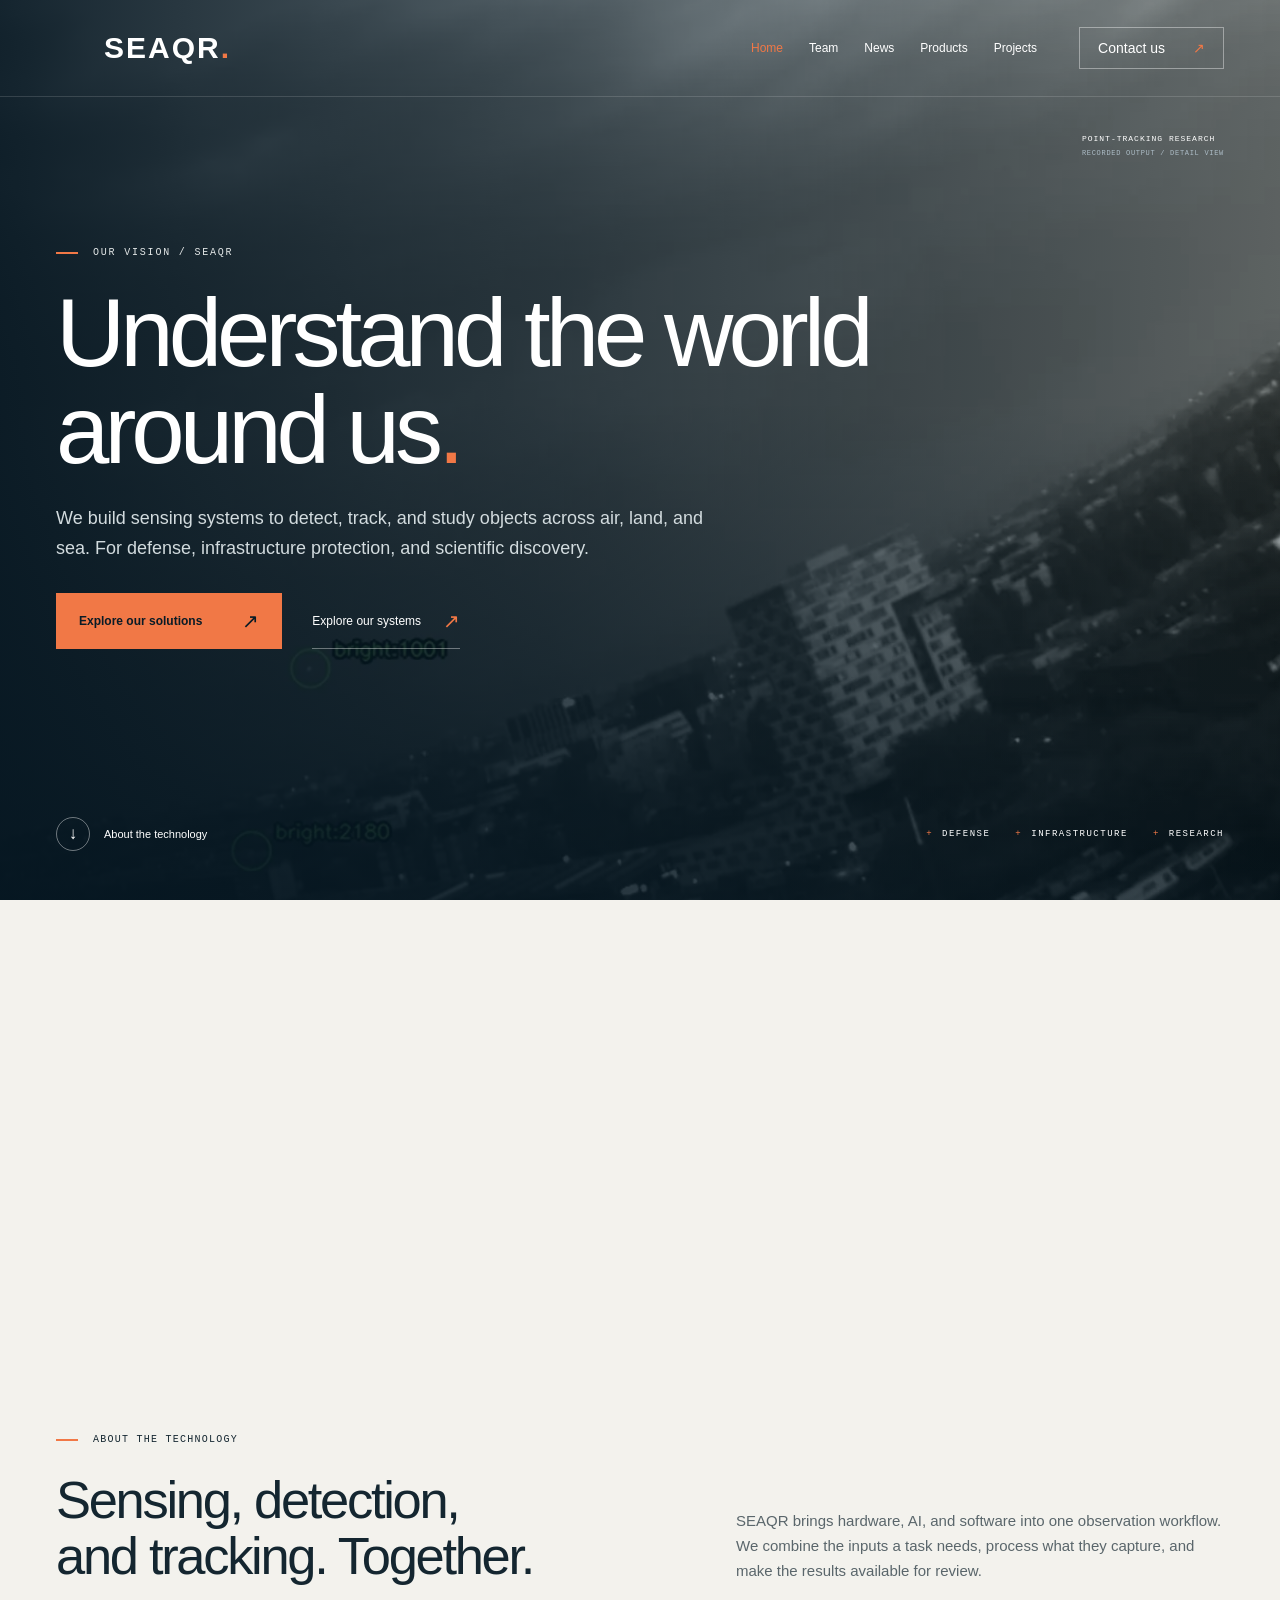
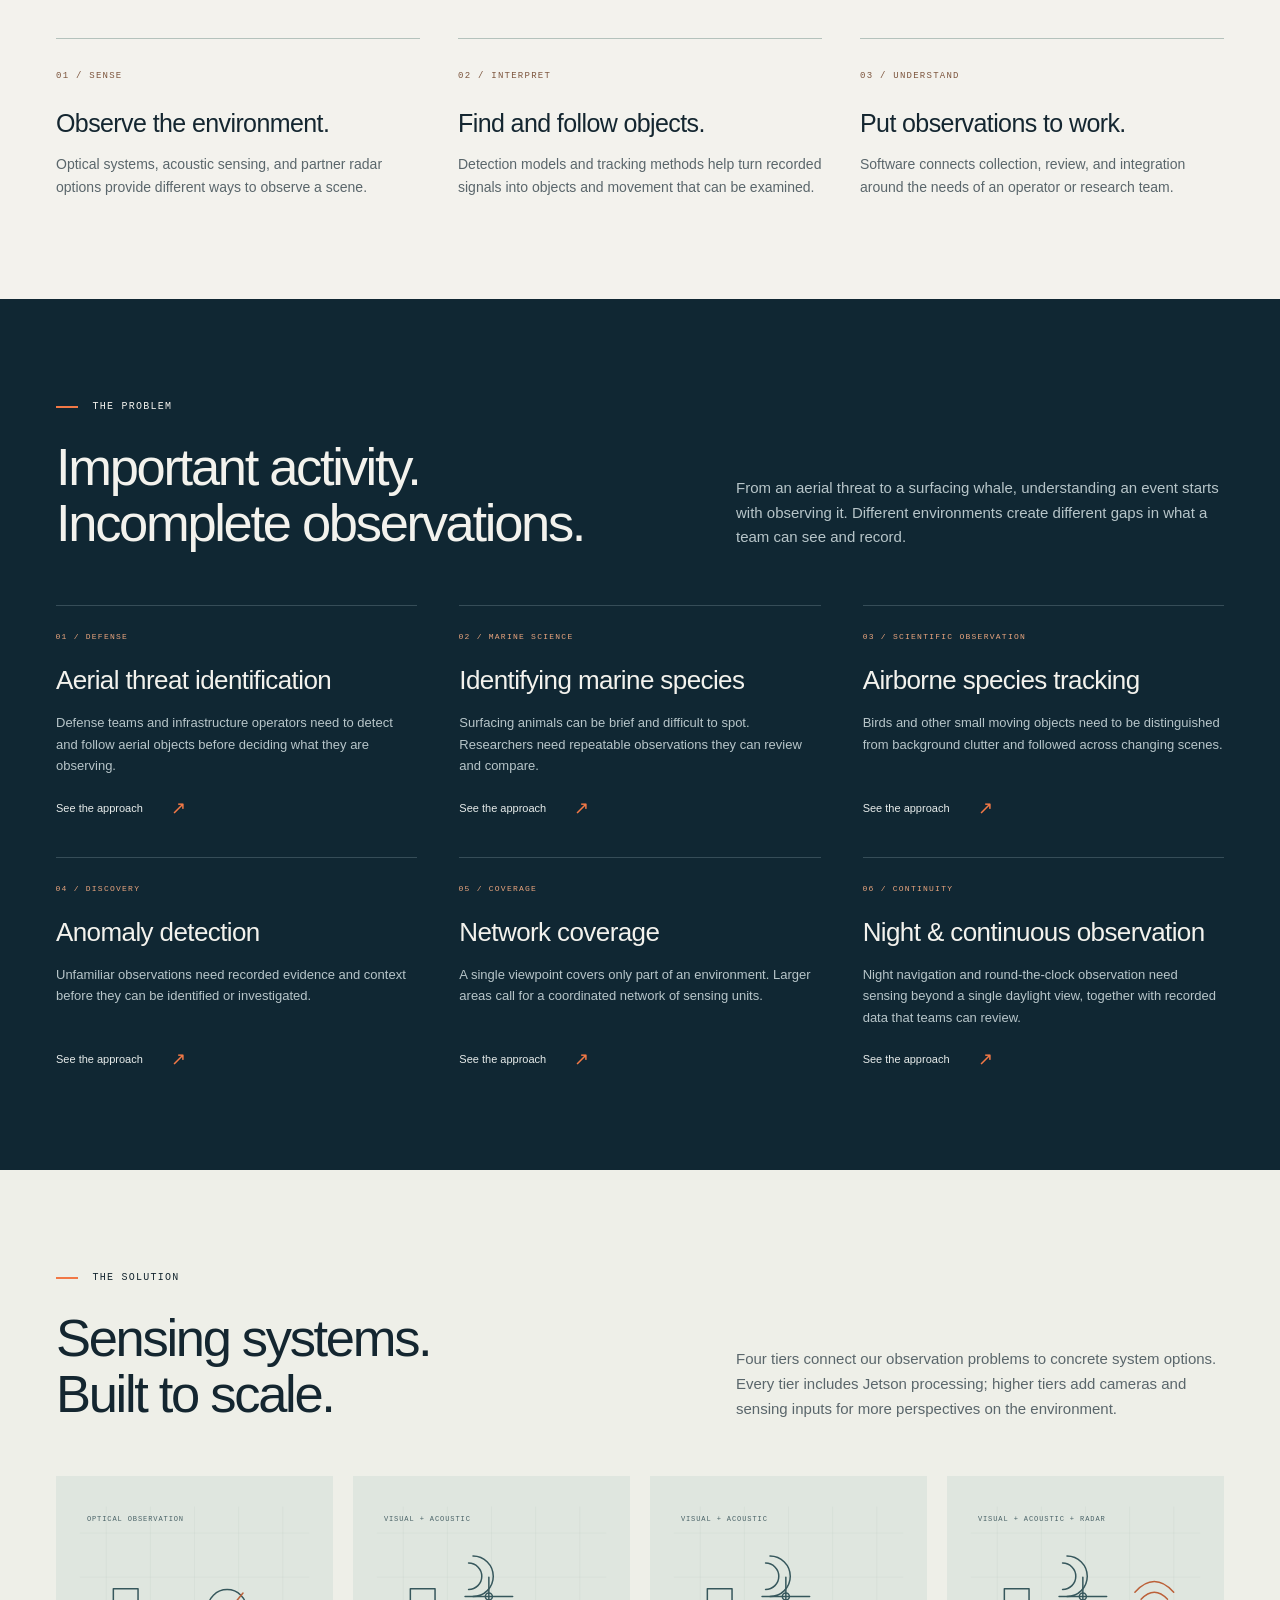
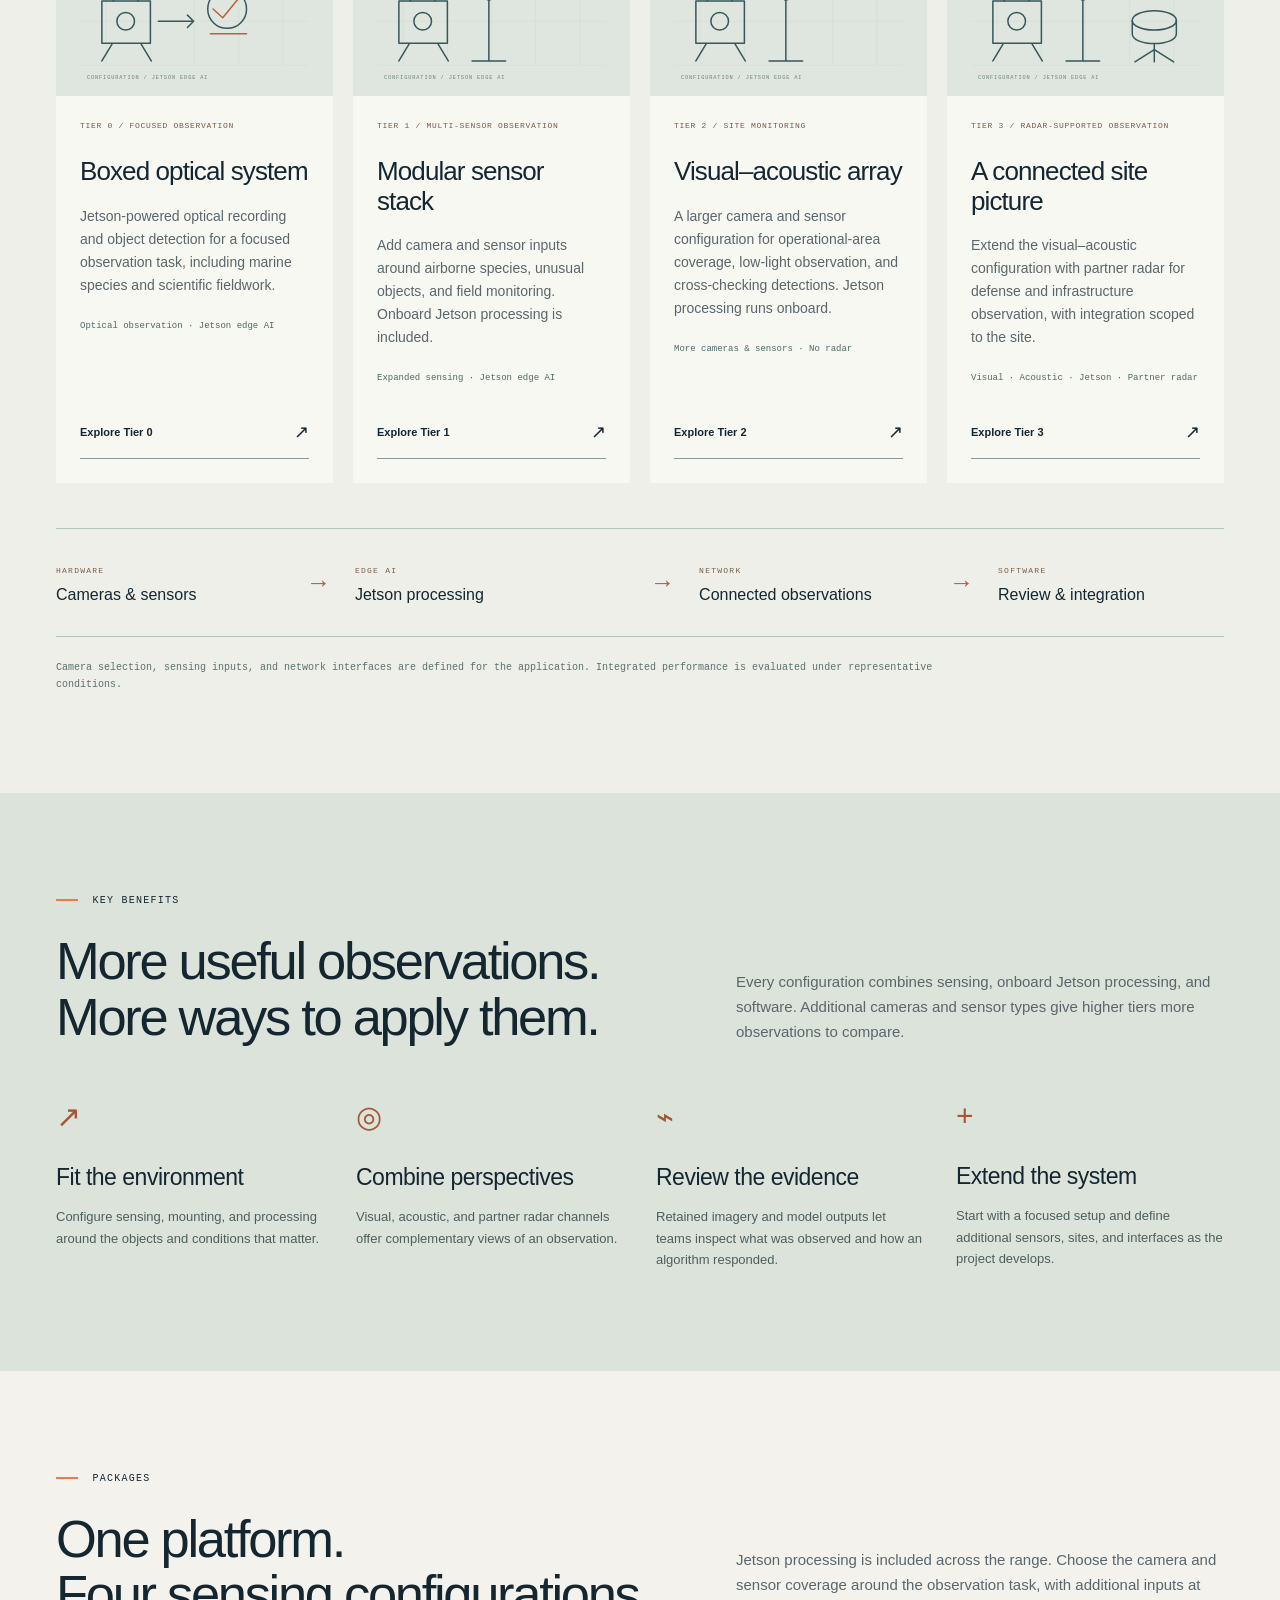
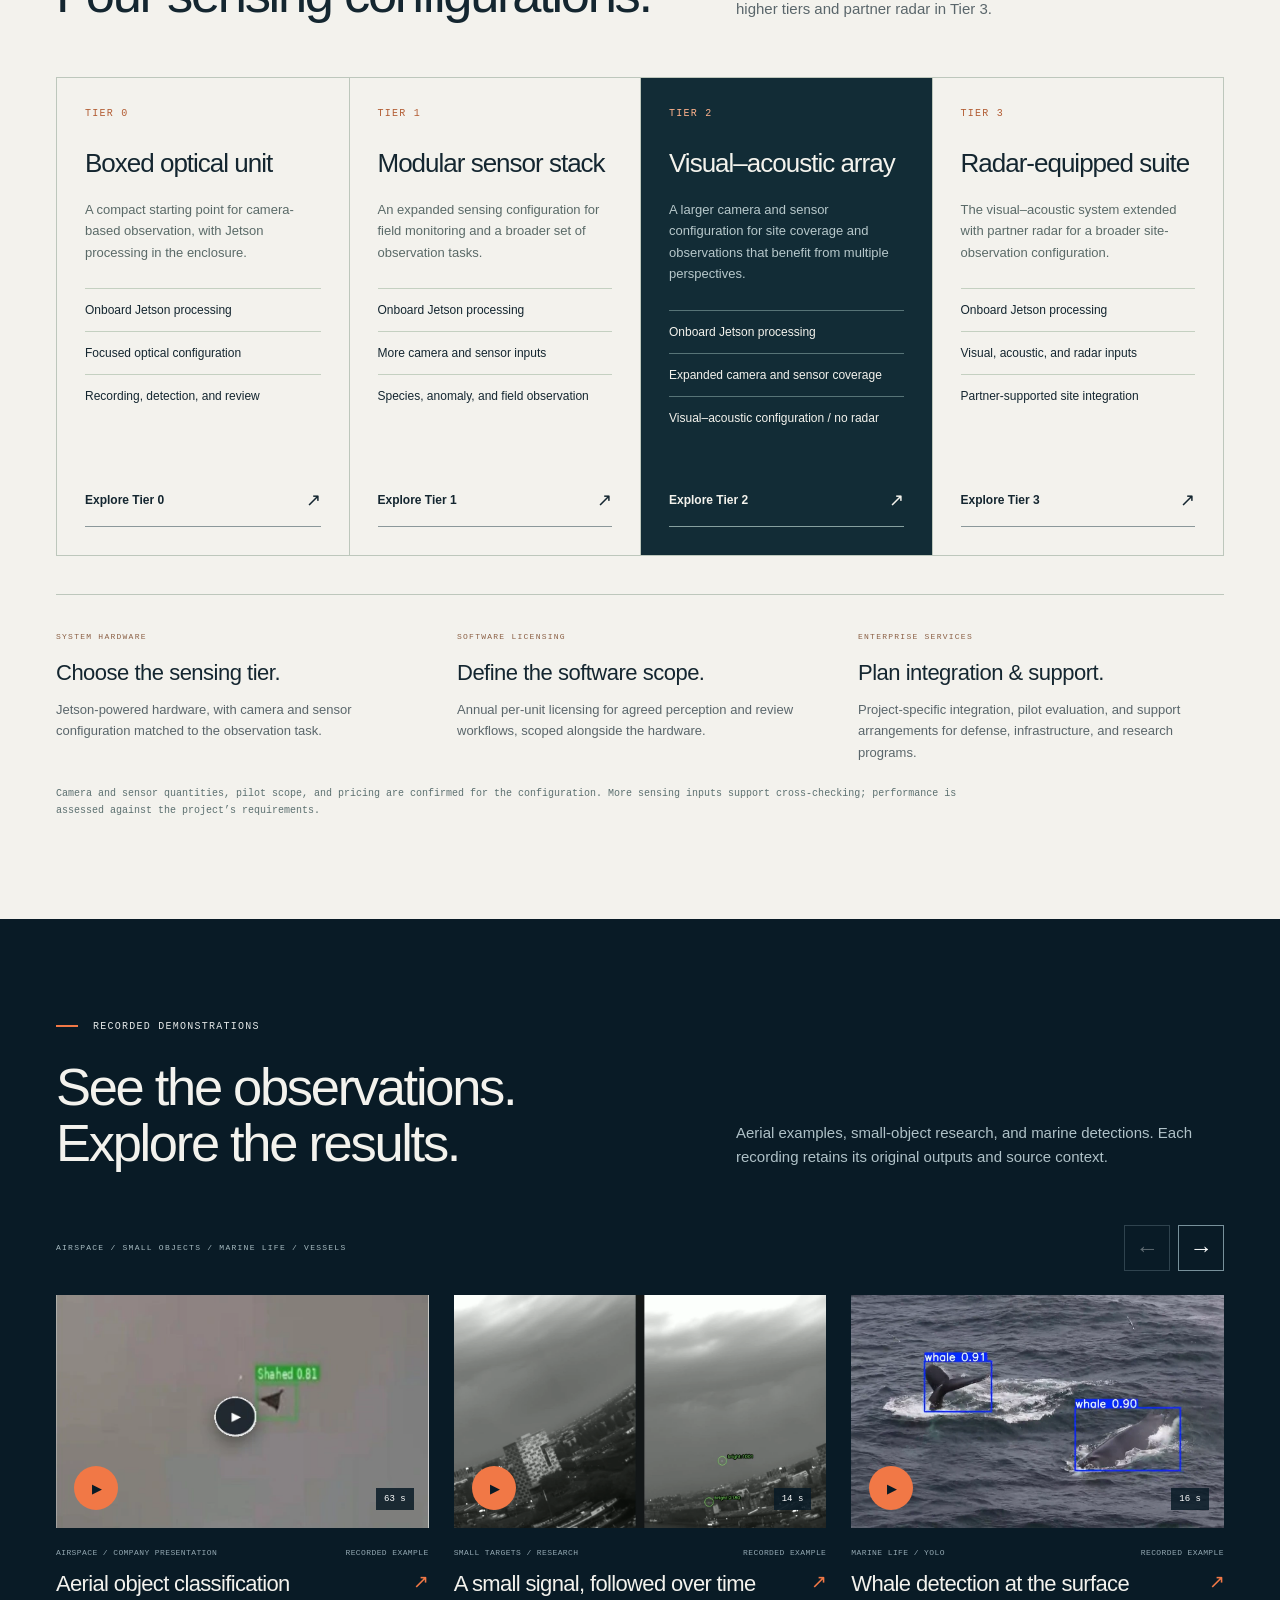
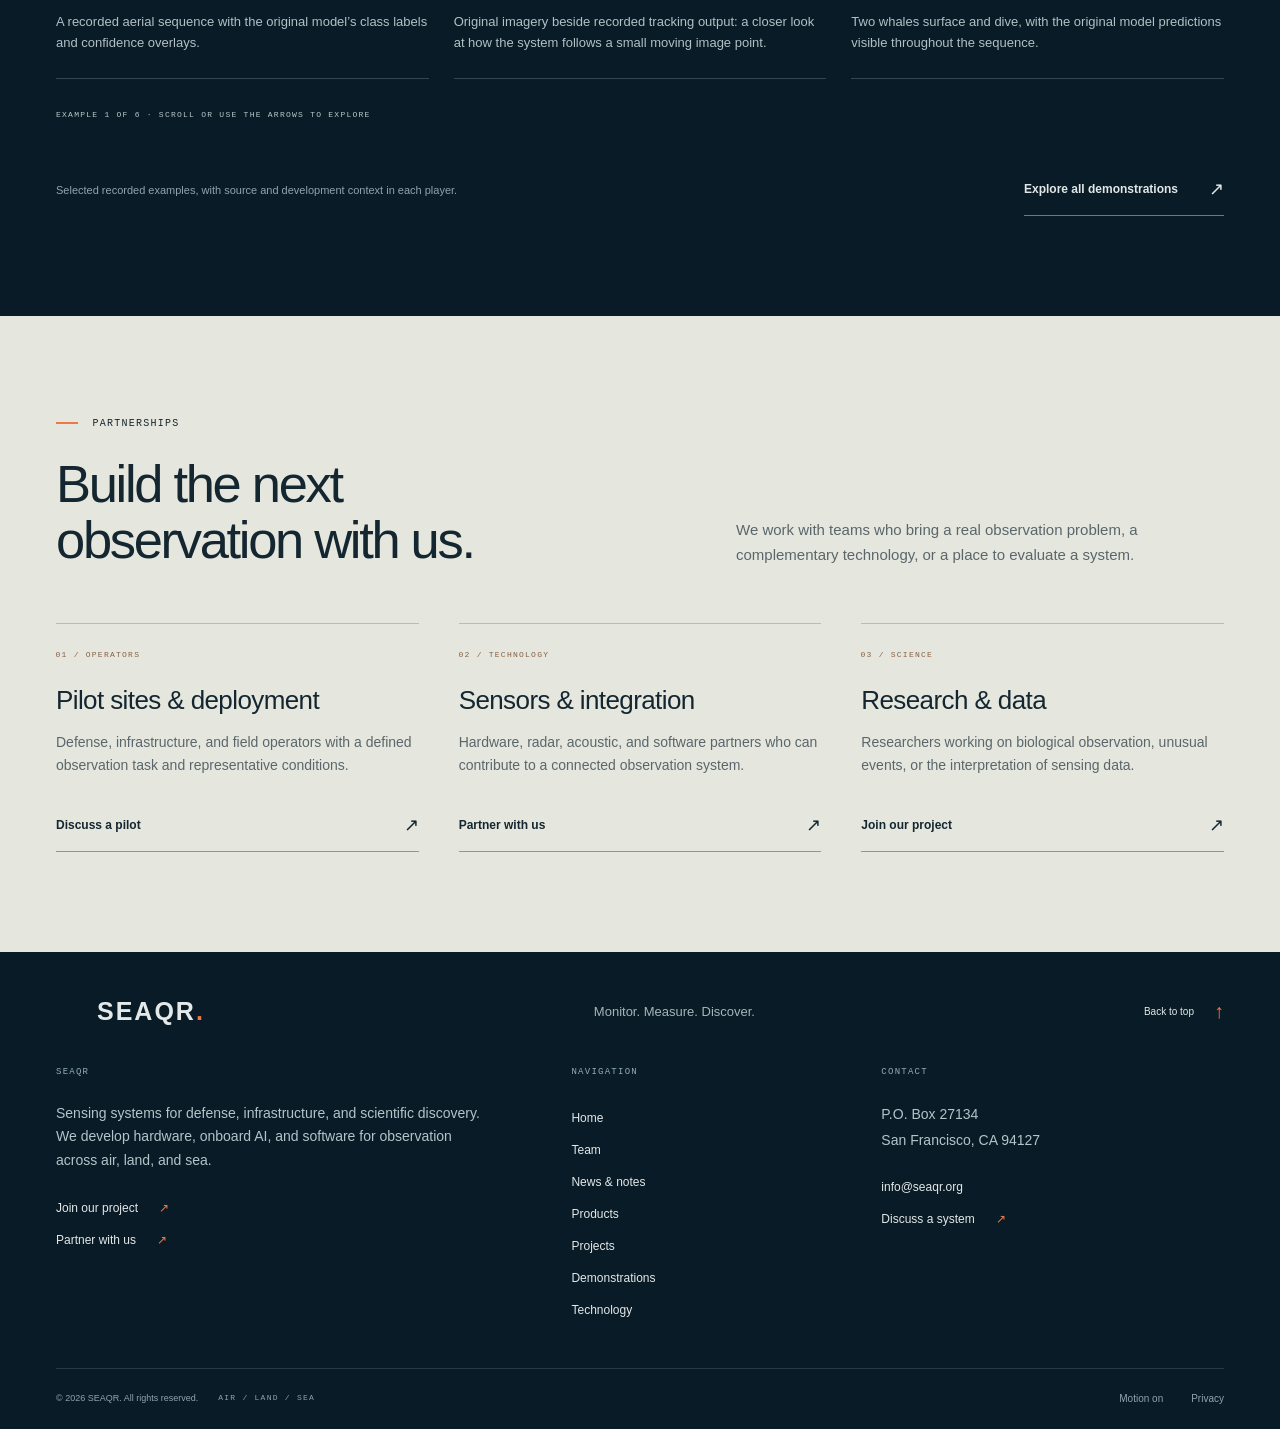
==== commit b7cca693: "Refine sensing tiers with verified deck imagery and offering structure" ====
--- a/index.html
+++ b/index.html
@@ -1,4 +1,4 @@
-<!doctype html><html lang="en"><head><meta charset="utf-8"><meta name="viewport" content="width=device-width, initial-scale=1"><meta name="theme-color" content="#091b26"><meta name="description" content="SEAQR builds adaptable observation systems for defense, critical infrastructure, and scientific discovery across air, land, and sea."><title>Sensing, detection &amp; discovery — SEAQR</title><link rel="icon" href="IBY_11.png"><link rel="stylesheet" href="homepage.css"><link rel="stylesheet" href="site.css"><link rel="stylesheet" href="motion.css"><link rel="stylesheet" href="applications.css"><link rel="stylesheet" href="mission.css"><link rel="stylesheet" href="vision.css?v=20261115-notes"><script src="demo-catalog.js" defer></script><script src="site.js?v=20261115-notes" defer></script><script src="motion.js" defer></script><script src="vision.js" defer></script></head><body class="home mission-home vision-home"><a class="skip-link" href="#main">Skip to content</a><header class="site-header"><a class="brand" href="index.html" aria-label="SEAQR home"><span class="brand-mark" aria-hidden="true"></span><span>SEAQR<span class="brand-dot">.</span></span></a><button class="menu-toggle" aria-label="Open navigation" aria-controls="main-nav" aria-expanded="false"><span></span><span></span></button><nav id="main-nav" aria-label="Main navigation"><a href="index.html" aria-current="page">Home</a><a href="teams.html">Team</a><a href="news.html">News</a><a href="products.html">Products</a><a href="projects.html">Projects</a><a class="nav-contact" href="contact.html">Contact us <span aria-hidden="true">↗</span></a></nav></header><main id="main"><div class="hero-sequence">
+<!doctype html><html lang="en"><head><meta charset="utf-8"><meta name="viewport" content="width=device-width, initial-scale=1"><meta name="theme-color" content="#091b26"><meta name="description" content="SEAQR builds adaptable observation systems for defense, critical infrastructure, and scientific discovery across air, land, and sea."><title>Sensing, detection &amp; discovery — SEAQR</title><link rel="icon" href="IBY_11.png"><link rel="stylesheet" href="homepage.css"><link rel="stylesheet" href="site.css"><link rel="stylesheet" href="motion.css"><link rel="stylesheet" href="applications.css"><link rel="stylesheet" href="mission.css"><link rel="stylesheet" href="vision.css?v=20261115-deck"><script src="demo-catalog.js" defer></script><script src="site.js?v=20261115-deck" defer></script><script src="motion.js" defer></script><script src="vision.js" defer></script></head><body class="home mission-home vision-home"><a class="skip-link" href="#main">Skip to content</a><header class="site-header"><a class="brand" href="index.html" aria-label="SEAQR home"><span class="brand-mark" aria-hidden="true"></span><span>SEAQR<span class="brand-dot">.</span></span></a><button class="menu-toggle" aria-label="Open navigation" aria-controls="main-nav" aria-expanded="false"><span></span><span></span></button><nav id="main-nav" aria-label="Main navigation"><a href="index.html" aria-current="page">Home</a><a href="teams.html">Team</a><a href="news.html">News</a><a href="products.html">Products</a><a href="projects.html">Projects</a><a class="nav-contact" href="contact.html">Contact us <span aria-hidden="true">↗</span></a></nav></header><main id="main"><div class="hero-sequence">
 <section class="hero" aria-labelledby="hero-title">
       <div class="hero-film"><div class="hero-image" role="img" aria-label="Recorded optical scene with original point-tracking output"></div><video class="hero-video" data-src="assets/hero/airspace-observation.mp4" poster="assets/hero/airspace-observation.webp" muted loop playsinline preload="none" aria-hidden="true" tabindex="-1"></video></div>
       <div class="hero-content wrap">
@@ -10,4 +10,4 @@
       <div class="hero-bottom wrap"><a href="#technology" class="scroll-link"><span class="scroll-circle" aria-hidden="true">↓</span> About the technology</a><div class="hero-domains"><span>Defense</span><span>Infrastructure</span><span>Research</span></div></div>
       <div class="hero-film-controls"><span class="film-context">Point-tracking research<br><span>Recorded output / detail view</span></span><button class="film-toggle" hidden type="button" aria-label="Play background video"><span class="film-toggle-icon" aria-hidden="true">▶</span><span class="film-toggle-label">Play film</span></button></div><div class="hero-outro wrap" aria-hidden="true"><span>Observe. Understand. Discover.</span><span class="mono">OBSERVATION → UNDERSTANDING</span></div>
     </section>
-</div><section class="section-pad v3-technology" id="technology"><span class="anchor-alias" id="platform"></span><span class="anchor-alias" id="mission"></span><div class="wrap"><div class="v3-heading"><div><p class="eyebrow"><span class="orange-line"></span>About the technology</p><h2>Sensing, detection,<br>and tracking. Together.</h2></div><p>SEAQR brings hardware, AI, and software into one observation workflow. We combine the inputs a task needs, process what they capture, and make the results available for review.</p></div><div class="v3-tech-grid"><article><span class="mono">01 / SENSE</span><h3>Observe the environment.</h3><p>Optical systems, acoustic sensing, and partner radar options provide different ways to observe a scene.</p></article><article><span class="mono">02 / INTERPRET</span><h3>Find and follow objects.</h3><p>Detection models and tracking methods help turn recorded signals into objects and movement that can be examined.</p></article><article><span class="mono">03 / UNDERSTAND</span><h3>Put observations to work.</h3><p>Software connects collection, review, and integration around the needs of an operator or research team.</p></article></div></div></section><section class="section-pad v3-problems" id="the-problem"><div class="wrap"><div class="v3-heading"><div><p class="eyebrow"><span class="orange-line"></span>The problem</p><h2>Important activity.<br>Incomplete observations.</h2></div><p>From an aerial threat to a surfacing whale, understanding an event starts with observing it. Different environments create different gaps in what a team can see and record.</p></div><div class="v3-problem-grid"><article><span class="mono">01 / DEFENSE</span><h3>Aerial threat identification</h3><p>Defense teams and infrastructure operators need to detect and follow aerial objects before deciding what they are observing.</p><a href="#solution-infrastructure" class="v3-problem-link">See the approach <span aria-hidden="true">↗</span></a></article><article><span class="mono">02 / MARINE SCIENCE</span><h3>Identifying marine species</h3><p>Surfacing animals can be brief and difficult to spot. Researchers need repeatable observations they can review and compare.</p><a href="#solution-maritime" class="v3-problem-link">See the approach <span aria-hidden="true">↗</span></a></article><article><span class="mono">03 / SCIENTIFIC OBSERVATION</span><h3>Airborne species tracking</h3><p>Birds and other small moving objects need to be distinguished from background clutter and followed across changing scenes.</p><a href="#solution-airspace" class="v3-problem-link">See the approach <span aria-hidden="true">↗</span></a></article><article><span class="mono">04 / DISCOVERY</span><h3>Anomaly detection</h3><p>Unfamiliar observations need recorded evidence and context before they can be identified or investigated.</p><a href="#solution-airspace" class="v3-problem-link">See the approach <span aria-hidden="true">↗</span></a></article><article><span class="mono">05 / COVERAGE</span><h3>Network coverage</h3><p>A single viewpoint covers only part of an environment. Larger areas call for a coordinated network of sensing units.</p><a href="#solution-tier2" class="v3-problem-link">See the approach <span aria-hidden="true">↗</span></a></article><article><span class="mono">06 / CONTINUITY</span><h3>Night & continuous observation</h3><p>Night navigation and round-the-clock observation need sensing beyond a single daylight view, together with recorded data that teams can review.</p><a href="#solution-infrastructure" class="v3-problem-link">See the approach <span aria-hidden="true">↗</span></a></article></div></div></section><section class="section-pad v3-solutions" id="solutions"><span id="the-solution" class="anchor-alias"></span><div class="wrap"><div class="v3-heading"><div><p class="eyebrow"><span class="orange-line"></span>The solution</p><h2>Sensing systems.<br>Built to scale.</h2></div><p>Four tiers connect our observation problems to concrete system options. Every tier includes Jetson processing; higher tiers add cameras and sensing inputs for more perspectives on the environment.</p></div><div class="v3-offer-grid v3-tier-solutions"><article id="solution-tier0"><span id="solution-maritime" class="anchor-alias"></span><svg class="v3-schematic" viewBox="0 0 280 220" role="img" aria-label="Optical observation and detection schematic"><path class="v3-grid-line" d="M10 200h260M10 50h260M10 100h260M10 150h260M40 20v180m50-180v180m50-180v180m50-180v180m50-180v180"/><g fill="none" stroke="currentColor" stroke-width="1.7" stroke-linecap="round" stroke-linejoin="round"><path d="M35 127h55v48H35zM47 175l-12 20m44-20 12 20"/><circle cx="62" cy="150" r="10"/><path d="M48 127v-14h28v14"/><circle cx="177" cy="136" r="22"/><path class="v3-accent" d="m161 136 11 10 23-28m-37 46h41"/><path d="M99 150h40m-7-7 7 7-7 7"/></g><text x="18" y="36">OPTICAL OBSERVATION</text><text class="v3-diagram-caption" x="18" y="216">CONFIGURATION / JETSON EDGE AI</text></svg><div class="v3-offer-copy"><span class="mono">TIER 0 / FOCUSED OBSERVATION</span><h3>Boxed optical system</h3><p>Jetson-powered optical recording and object detection for a focused observation task, including marine species and scientific fieldwork.</p><p class="v3-offer-scope">Optical observation · Jetson edge AI</p><a class="text-link" href="products.html#tier0">Explore Tier 0 <span aria-hidden="true">↗</span></a></div></article><article id="solution-tier1"><span id="solution-airspace" class="anchor-alias"></span><svg class="v3-schematic" viewBox="0 0 280 220" role="img" aria-label="Visual and acoustic sensing schematic"><path class="v3-grid-line" d="M10 200h260M10 50h260M10 100h260M10 150h260M40 20v180m50-180v180m50-180v180m50-180v180m50-180v180"/><g fill="none" stroke="currentColor" stroke-width="1.7" stroke-linecap="round" stroke-linejoin="round"><path d="M35 127h55v48H35zM47 175l-12 20m44-20 12 20"/><circle cx="62" cy="150" r="10"/><path d="M48 127v-14h28v14"/><path d="M137 100v95m-19 0h38m-19-73h-27m27 0h27"/><path d="M119 76a23 23 0 0 1 0 46m-5-38a12 12 0 0 1 0 30"/><circle cx="137" cy="122" r="4"/></g><text x="18" y="36">VISUAL + ACOUSTIC</text><text class="v3-diagram-caption" x="18" y="216">CONFIGURATION / JETSON EDGE AI</text></svg><div class="v3-offer-copy"><span class="mono">TIER 1 / MULTI-SENSOR OBSERVATION</span><h3>Broader sensing inputs</h3><p>Add camera and sensor inputs around airborne species, unusual objects, and field monitoring. Onboard Jetson processing is included.</p><p class="v3-offer-scope">Expanded sensing · Jetson edge AI</p><a class="text-link" href="products.html#tier1">Explore Tier 1 <span aria-hidden="true">↗</span></a></div></article><article id="solution-tier2"><svg class="v3-schematic" viewBox="0 0 280 220" role="img" aria-label="Visual and acoustic sensing schematic"><path class="v3-grid-line" d="M10 200h260M10 50h260M10 100h260M10 150h260M40 20v180m50-180v180m50-180v180m50-180v180m50-180v180"/><g fill="none" stroke="currentColor" stroke-width="1.7" stroke-linecap="round" stroke-linejoin="round"><path d="M35 127h55v48H35zM47 175l-12 20m44-20 12 20"/><circle cx="62" cy="150" r="10"/><path d="M48 127v-14h28v14"/><path d="M137 100v95m-19 0h38m-19-73h-27m27 0h27"/><path d="M119 76a23 23 0 0 1 0 46m-5-38a12 12 0 0 1 0 30"/><circle cx="137" cy="122" r="4"/></g><text x="18" y="36">VISUAL + ACOUSTIC</text><text class="v3-diagram-caption" x="18" y="216">CONFIGURATION / JETSON EDGE AI</text></svg><div class="v3-offer-copy"><span class="mono">TIER 2 / SITE MONITORING</span><h3>More perspectives on the scene</h3><p>A larger camera and sensor configuration for operational-area coverage, low-light observation, and cross-checking detections. Jetson processing runs onboard.</p><p class="v3-offer-scope">More cameras & sensors · No radar</p><a class="text-link" href="products.html#tier2">Explore Tier 2 <span aria-hidden="true">↗</span></a></div></article><article id="solution-tier3"><span id="solution-infrastructure" class="anchor-alias"></span><svg class="v3-schematic" viewBox="0 0 280 220" role="img" aria-label="Visual, acoustic and radar sensing schematic"><path class="v3-grid-line" d="M10 200h260M10 50h260M10 100h260M10 150h260M40 20v180m50-180v180m50-180v180m50-180v180m50-180v180"/><g fill="none" stroke="currentColor" stroke-width="1.7" stroke-linecap="round" stroke-linejoin="round"><path d="M35 127h55v48H35zM47 175l-12 20m44-20 12 20"/><circle cx="62" cy="150" r="10"/><path d="M48 127v-14h28v14"/><path d="M137 100v95m-19 0h38m-19-73h-27m27 0h27"/><path d="M119 76a23 23 0 0 1 0 46m-5-38a12 12 0 0 1 0 30"/><circle cx="137" cy="122" r="4"/><ellipse cx="218" cy="149" rx="25" ry="11"/><path d="M193 149v15c0 15 50 15 50 0v-15m-25 27v20m0-14-22 14m22-14 22 14"/><path class="v3-accent" d="M203 125q15-16 30 0m-37-8q22-24 44 0"/></g><text x="18" y="36">VISUAL + ACOUSTIC + RADAR</text><text class="v3-diagram-caption" x="18" y="216">CONFIGURATION / JETSON EDGE AI</text></svg><div class="v3-offer-copy"><span class="mono">TIER 3 / RADAR-SUPPORTED OBSERVATION</span><h3>A connected site picture</h3><p>Extend the visual–acoustic configuration with partner radar for defense and infrastructure observation, with integration scoped to the site.</p><p class="v3-offer-scope">Visual · Acoustic · Jetson · Partner radar</p><a class="text-link" href="products.html#tier3">Explore Tier 3 <span aria-hidden="true">↗</span></a></div></article></div><div class="v3-system-flow" aria-label="Observation workflow"><div><span class="mono">HARDWARE</span><p>Cameras & sensors</p></div><span class="v3-flow-arrow" aria-hidden="true">→</span><div><span class="mono">EDGE AI</span><p>Jetson processing</p></div><span class="v3-flow-arrow" aria-hidden="true">→</span><div><span class="mono">NETWORK</span><p>Connected observations</p></div><span class="v3-flow-arrow" aria-hidden="true">→</span><div><span class="mono">SOFTWARE</span><p>Review & integration</p></div></div><p class="v3-small-note">Camera selection, sensing inputs, and network interfaces are defined for the application. Integrated performance is evaluated under representative conditions.</p></div></section><section class="section-pad v3-benefits" id="key-benefits"><div class="wrap"><div class="v3-heading"><div><p class="eyebrow"><span class="orange-line"></span>Key benefits</p><h2>More useful observations.<br>More ways to apply them.</h2></div><p>Every configuration combines sensing, onboard Jetson processing, and software. Additional cameras and sensor types give higher tiers more observations to compare.</p></div><div class="v3-benefit-grid"><article><span class="v3-benefit-symbol" aria-hidden="true">↗</span><h3>Fit the environment</h3><p>Configure sensing, mounting, and processing around the objects and conditions that matter.</p></article><article><span class="v3-benefit-symbol" aria-hidden="true">◎</span><h3>Combine perspectives</h3><p>Visual, acoustic, and partner radar channels offer complementary views of an observation.</p></article><article><span class="v3-benefit-symbol" aria-hidden="true">⌁</span><h3>Review the evidence</h3><p>Retained imagery and model outputs let teams inspect what was observed and how an algorithm responded.</p></article><article><span class="v3-benefit-symbol" aria-hidden="true">+</span><h3>Extend the system</h3><p>Start with a focused setup and define additional sensors, sites, and interfaces as the project develops.</p></article></div></div></section><section class="section-pad v3-packages" id="packages"><span id="deployment-options" class="anchor-alias"></span><div class="wrap"><div class="v3-heading"><div><p class="eyebrow"><span class="orange-line"></span>Packages</p><h2>One platform.<br>Four sensing configurations.</h2></div><p>Jetson processing is included across the range. Choose the camera and sensor coverage around the observation task, with additional inputs at higher tiers and partner radar in Tier 3.</p></div><div class="v3-package-grid"><article><span class="mono">TIER 0</span><h3>Boxed optical unit</h3><p>A compact starting point for camera-based observation, with Jetson processing in the enclosure.</p><ul><li>Onboard Jetson processing</li><li>Focused optical configuration</li><li>Recording, detection, and review</li></ul><a class="text-link" href="products.html#tier0">Explore Tier 0 <span aria-hidden="true">↗</span></a></article><article><span class="mono">TIER 1</span><h3>Multi-sensor system</h3><p>An expanded sensing configuration for field monitoring and a broader set of observation tasks.</p><ul><li>Onboard Jetson processing</li><li>More camera and sensor inputs</li><li>Species, anomaly, and field observation</li></ul><a class="text-link" href="products.html#tier1">Explore Tier 1 <span aria-hidden="true">↗</span></a></article><article><span class="mono">TIER 2</span><h3>Expanded site system</h3><p>A larger camera and sensor configuration for site coverage and observations that benefit from multiple perspectives.</p><ul><li>Onboard Jetson processing</li><li>Expanded camera and sensor coverage</li><li>Visual–acoustic configuration / no radar</li></ul><a class="text-link" href="products.html#tier2">Explore Tier 2 <span aria-hidden="true">↗</span></a></article><article><span class="mono">TIER 3</span><h3>Radar-equipped suite</h3><p>The visual–acoustic system extended with partner radar for a broader site-observation configuration.</p><ul><li>Onboard Jetson processing</li><li>Visual, acoustic, and radar inputs</li><li>Partner-supported site integration</li></ul><a class="text-link" href="products.html#tier3">Explore Tier 3 <span aria-hidden="true">↗</span></a></article></div><p class="v3-small-note">Camera and sensor quantities, pilot scope, and pricing are confirmed for the configuration. More sensing inputs support cross-checking; performance is assessed against the project’s requirements.</p></div></section><section class="evidence section-pad v3-evidence" id="evidence"><div class="wrap"><div class="v3-heading"><div><p class="eyebrow light"><span class="orange-line"></span>Recorded demonstrations</p><h2>See the observations.<br>Explore the results.</h2></div><p>Aerial examples, small-object research, and marine detections. Each recording retains its original outputs and source context.</p></div><div class="v3-carousel" data-carousel><div class="v3-carousel-toolbar"><p class="mono">AIRSPACE / SMALL OBJECTS / MARINE LIFE / VESSELS</p><div class="v3-carousel-controls"><button type="button" data-carousel-prev aria-label="Previous demonstration" aria-controls="home-demo-track">←</button><button type="button" data-carousel-next aria-label="Next demonstration" aria-controls="home-demo-track">→</button></div></div><div class="clip-grid v3-demo-track" id="home-demo-track" tabindex="0" role="region" aria-label="Detection demonstrations; scroll horizontally"><article class="clip-card" data-category="airspace" data-kind="video"><button class="clip-open" data-video="aerial-classification" aria-label="Watch Aerial object classification"><img src="assets/demos/airspace/aerial-classification.webp" alt="Aerial object with a recorded classification overlay from the company deck" loading="lazy"><span class="clip-play" aria-hidden="true">▶</span><span class="clip-length">63 s</span></button><div class="clip-card-copy"><div class="clip-meta"><span>Airspace / Company presentation</span><span>Recorded example</span></div><h3><button data-video="aerial-classification">Aerial object classification <span aria-hidden="true">↗</span></button></h3><p>A recorded aerial sequence with the original model’s class labels and confidence overlays.</p></div></article><article class="clip-card" data-category="small-targets" data-kind="video"><button class="clip-open" data-video="daylight-comparison" aria-label="Watch A small signal, followed over time"><img src="assets/demos/small-targets/daylight-comparison.webp" alt="Original daylight scene beside recorded green tracking markers" loading="lazy"><span class="clip-play" aria-hidden="true">▶</span><span class="clip-length">14 s</span></button><div class="clip-card-copy"><div class="clip-meta"><span>Small targets / Research</span><span>Recorded example</span></div><h3><button data-video="daylight-comparison">A small signal, followed over time <span aria-hidden="true">↗</span></button></h3><p>Original imagery beside recorded tracking output: a closer look at how the system follows a small moving image point.</p></div></article><article class="clip-card" data-category="whales" data-kind="video"><button class="clip-open" data-video="whale-surface-pair" aria-label="Watch Whale detection at the surface"><img src="assets/demos/whales/whale-surface-pair.webp" alt="Two whales with original blue detection boxes" loading="lazy"><span class="clip-play" aria-hidden="true">▶</span><span class="clip-length">16 s</span></button><div class="clip-card-copy"><div class="clip-meta"><span>Marine life / YOLO</span><span>Recorded example</span></div><h3><button data-video="whale-surface-pair">Whale detection at the surface <span aria-hidden="true">↗</span></button></h3><p>Two whales surface and dive, with the original model predictions visible throughout the sequence.</p></div></article><article class="clip-card" data-category="vessels" data-kind="image"><button class="clip-open" data-video="vessel-validation-ships" aria-label="View Multiple vessel detections"><img src="assets/demos/vessels/yolo26-ships-validation.webp" alt="Ships near port with original vessel detection labels" loading="lazy"><span class="clip-play" aria-hidden="true">↗</span><span class="clip-length">Still</span></button><div class="clip-card-copy"><div class="clip-meta"><span>Vessels / Validation still</span><span>Recorded example</span></div><h3><button data-video="vessel-validation-ships">Multiple vessel detections <span aria-hidden="true">↗</span></button></h3><p>Original ship predictions across a port-side validation image.</p></div></article><article class="clip-card" data-category="vessels" data-kind="video"><button class="clip-open" data-video="buoy-observation" aria-label="Watch A buoy in a moving scene"><img src="assets/buoy-detection.webp" alt="Buoy with a green recorded model detection box" loading="lazy"><span class="clip-play" aria-hidden="true">▶</span><span class="clip-length">33 s</span></button><div class="clip-card-copy"><div class="clip-meta"><span>Maritime / Recorded detection</span><span>Recorded example</span></div><h3><button data-video="buoy-observation">A buoy in a moving scene <span aria-hidden="true">↗</span></button></h3><p>Recorded visual detection around a buoy in open water. Watch the original demonstration from our field presentation.</p></div></article><article class="clip-card" data-category="whales" data-kind="video"><button class="clip-open" data-video="whale-dive-sequence" aria-label="Watch From surfacing to a dive"><img src="assets/demos/whales/whale-dive-sequence.webp" alt="Whale and original model detection overlays during a dive" loading="lazy"><span class="clip-play" aria-hidden="true">▶</span><span class="clip-length">10.5 s</span></button><div class="clip-card-copy"><div class="clip-meta"><span>Marine life / YOLO</span><span>Recorded example</span></div><h3><button data-video="whale-dive-sequence">From surfacing to a dive <span aria-hidden="true">↗</span></button></h3><p>A continuous observation sequence with original whale-detection overlays as the animal changes its visible profile.</p></div></article></div><p class="v3-carousel-position mono" aria-live="polite" aria-atomic="true"></p></div><div class="gallery-bottom"><p>Selected recorded examples, with source and development context in each player.</p><a class="text-link light-link" href="demonstrations.html">Explore all demonstrations <span aria-hidden="true">↗</span></a></div></div></section><section class="section-pad v3-partners" id="partnerships"><div class="wrap"><div class="v3-heading"><div><p class="eyebrow"><span class="orange-line"></span>Partnerships</p><h2>Build the next<br>observation with us.</h2></div><p>We work with teams who bring a real observation problem, a complementary technology, or a place to evaluate a system.</p></div><div class="v3-partner-grid"><article><span class="mono">01 / OPERATORS</span><h3>Pilot sites & deployment</h3><p>Defense, infrastructure, and field operators with a defined observation task and representative conditions.</p><a class="text-link" href="contact.html?interest=Partnership">Discuss a pilot <span aria-hidden="true">↗</span></a></article><article><span class="mono">02 / TECHNOLOGY</span><h3>Sensors & integration</h3><p>Hardware, radar, acoustic, and software partners who can contribute to a connected observation system.</p><a class="text-link" href="contact.html?interest=Platform%20integration">Partner with us <span aria-hidden="true">↗</span></a></article><article><span class="mono">03 / SCIENCE</span><h3>Research & data</h3><p>Researchers working on biological observation, unusual events, or the interpretation of sensing data.</p><a class="text-link" href="contact.html?interest=Research%20collaboration">Join our project <span aria-hidden="true">↗</span></a></article></div></div></section></main><footer class="site-footer"><div class="wrap"><div class="footer-top"><a class="brand" href="index.html" aria-label="SEAQR home"><span class="brand-mark" aria-hidden="true"></span><span>SEAQR<span class="brand-dot">.</span></span></a><p>Monitor. Measure. Discover.</p><a href="#main" class="back-top">Back to top <span aria-hidden="true">↑</span></a></div><div class="v4-footer-grid"><div class="v4-footer-company"><span class="mono">SEAQR</span><p>Sensing systems for defense, infrastructure, and scientific discovery. We develop hardware, onboard AI, and software for observation across air, land, and sea.</p><a href="contact.html?interest=Research%20collaboration">Join our project <span aria-hidden="true">↗</span></a><a href="contact.html?interest=Partnership">Partner with us <span aria-hidden="true">↗</span></a></div><nav aria-label="Footer navigation"><span class="mono">Navigation</span><a href="index.html">Home</a><a href="teams.html">Team</a><a href="news.html">News & notes</a><a href="products.html">Products</a><a href="projects.html">Projects</a><a href="demonstrations.html">Demonstrations</a><a href="platform.html">Technology</a></nav><div class="v4-footer-contact"><span class="mono">Contact</span><address>P.O. Box 27134<br>San Francisco, CA 94127</address><a href="mailto:info@seaqr.org">info@seaqr.org</a><a href="contact.html">Discuss a system <span aria-hidden="true">↗</span></a></div></div><div class="footer-bottom"><span>© <span id="year">2026</span> SEAQR. All rights reserved.</span><span class="mono">AIR / LAND / SEA</span><button class="motion-switch" type="button" aria-pressed="true">Motion on</button><a href="privacy.html">Privacy</a></div></div></footer><dialog class="video-dialog" id="video-dialog" aria-labelledby="video-dialog-title"><button class="dialog-close" aria-label="Close demonstration">Close <span aria-hidden="true">×</span></button><div class="dialog-player"><video controls playsinline preload="metadata" aria-label="Recorded detection demonstration"></video></div><div class="dialog-info"><p class="eyebrow" id="video-dialog-category"></p><h2 id="video-dialog-title"></h2><p id="video-dialog-description"></p><p id="video-dialog-note" class="video-context"></p><a class="text-link light-link" href="contact.html">Discuss your application <span aria-hidden="true">↗</span></a></div></dialog></body></html>+</div><section class="section-pad v3-technology" id="technology"><span class="anchor-alias" id="platform"></span><span class="anchor-alias" id="mission"></span><div class="wrap"><div class="v3-heading"><div><p class="eyebrow"><span class="orange-line"></span>About the technology</p><h2>Sensing, detection,<br>and tracking. Together.</h2></div><p>SEAQR brings hardware, AI, and software into one observation workflow. We combine the inputs a task needs, process what they capture, and make the results available for review.</p></div><div class="v3-tech-grid"><article><span class="mono">01 / SENSE</span><h3>Observe the environment.</h3><p>Optical systems, acoustic sensing, and partner radar options provide different ways to observe a scene.</p></article><article><span class="mono">02 / INTERPRET</span><h3>Find and follow objects.</h3><p>Detection models and tracking methods help turn recorded signals into objects and movement that can be examined.</p></article><article><span class="mono">03 / UNDERSTAND</span><h3>Put observations to work.</h3><p>Software connects collection, review, and integration around the needs of an operator or research team.</p></article></div></div></section><section class="section-pad v3-problems" id="the-problem"><div class="wrap"><div class="v3-heading"><div><p class="eyebrow"><span class="orange-line"></span>The problem</p><h2>Important activity.<br>Incomplete observations.</h2></div><p>From an aerial threat to a surfacing whale, understanding an event starts with observing it. Different environments create different gaps in what a team can see and record.</p></div><div class="v3-problem-grid"><article><span class="mono">01 / DEFENSE</span><h3>Aerial threat identification</h3><p>Defense teams and infrastructure operators need to detect and follow aerial objects before deciding what they are observing.</p><a href="#solution-infrastructure" class="v3-problem-link">See the approach <span aria-hidden="true">↗</span></a></article><article><span class="mono">02 / MARINE SCIENCE</span><h3>Identifying marine species</h3><p>Surfacing animals can be brief and difficult to spot. Researchers need repeatable observations they can review and compare.</p><a href="#solution-maritime" class="v3-problem-link">See the approach <span aria-hidden="true">↗</span></a></article><article><span class="mono">03 / SCIENTIFIC OBSERVATION</span><h3>Airborne species tracking</h3><p>Birds and other small moving objects need to be distinguished from background clutter and followed across changing scenes.</p><a href="#solution-airspace" class="v3-problem-link">See the approach <span aria-hidden="true">↗</span></a></article><article><span class="mono">04 / DISCOVERY</span><h3>Anomaly detection</h3><p>Unfamiliar observations need recorded evidence and context before they can be identified or investigated.</p><a href="#solution-airspace" class="v3-problem-link">See the approach <span aria-hidden="true">↗</span></a></article><article><span class="mono">05 / COVERAGE</span><h3>Network coverage</h3><p>A single viewpoint covers only part of an environment. Larger areas call for a coordinated network of sensing units.</p><a href="#solution-tier2" class="v3-problem-link">See the approach <span aria-hidden="true">↗</span></a></article><article><span class="mono">06 / CONTINUITY</span><h3>Night & continuous observation</h3><p>Night navigation and round-the-clock observation need sensing beyond a single daylight view, together with recorded data that teams can review.</p><a href="#solution-infrastructure" class="v3-problem-link">See the approach <span aria-hidden="true">↗</span></a></article></div></div></section><section class="section-pad v3-solutions" id="solutions"><span id="the-solution" class="anchor-alias"></span><div class="wrap"><div class="v3-heading"><div><p class="eyebrow"><span class="orange-line"></span>The solution</p><h2>Sensing systems.<br>Built to scale.</h2></div><p>Four tiers connect our observation problems to concrete system options. Every tier includes Jetson processing; higher tiers add cameras and sensing inputs for more perspectives on the environment.</p></div><div class="v3-offer-grid v3-tier-solutions"><article id="solution-tier0"><span id="solution-maritime" class="anchor-alias"></span><svg class="v3-schematic" viewBox="0 0 280 220" role="img" aria-label="Optical observation and detection schematic"><path class="v3-grid-line" d="M10 200h260M10 50h260M10 100h260M10 150h260M40 20v180m50-180v180m50-180v180m50-180v180m50-180v180"/><g fill="none" stroke="currentColor" stroke-width="1.7" stroke-linecap="round" stroke-linejoin="round"><path d="M35 127h55v48H35zM47 175l-12 20m44-20 12 20"/><circle cx="62" cy="150" r="10"/><path d="M48 127v-14h28v14"/><circle cx="177" cy="136" r="22"/><path class="v3-accent" d="m161 136 11 10 23-28m-37 46h41"/><path d="M99 150h40m-7-7 7 7-7 7"/></g><text x="18" y="36">OPTICAL OBSERVATION</text><text class="v3-diagram-caption" x="18" y="216">CONFIGURATION / JETSON EDGE AI</text></svg><div class="v3-offer-copy"><span class="mono">TIER 0 / FOCUSED OBSERVATION</span><h3>Boxed optical system</h3><p>Jetson-powered optical recording and object detection for a focused observation task, including marine species and scientific fieldwork.</p><p class="v3-offer-scope">Optical observation · Jetson edge AI</p><a class="text-link" href="products.html#tier0">Explore Tier 0 <span aria-hidden="true">↗</span></a></div></article><article id="solution-tier1"><span id="solution-airspace" class="anchor-alias"></span><svg class="v3-schematic" viewBox="0 0 280 220" role="img" aria-label="Visual and acoustic sensing schematic"><path class="v3-grid-line" d="M10 200h260M10 50h260M10 100h260M10 150h260M40 20v180m50-180v180m50-180v180m50-180v180m50-180v180"/><g fill="none" stroke="currentColor" stroke-width="1.7" stroke-linecap="round" stroke-linejoin="round"><path d="M35 127h55v48H35zM47 175l-12 20m44-20 12 20"/><circle cx="62" cy="150" r="10"/><path d="M48 127v-14h28v14"/><path d="M137 100v95m-19 0h38m-19-73h-27m27 0h27"/><path d="M119 76a23 23 0 0 1 0 46m-5-38a12 12 0 0 1 0 30"/><circle cx="137" cy="122" r="4"/></g><text x="18" y="36">VISUAL + ACOUSTIC</text><text class="v3-diagram-caption" x="18" y="216">CONFIGURATION / JETSON EDGE AI</text></svg><div class="v3-offer-copy"><span class="mono">TIER 1 / MULTI-SENSOR OBSERVATION</span><h3>Modular sensor stack</h3><p>Add camera and sensor inputs around airborne species, unusual objects, and field monitoring. Onboard Jetson processing is included.</p><p class="v3-offer-scope">Expanded sensing · Jetson edge AI</p><a class="text-link" href="products.html#tier1">Explore Tier 1 <span aria-hidden="true">↗</span></a></div></article><article id="solution-tier2"><svg class="v3-schematic" viewBox="0 0 280 220" role="img" aria-label="Visual and acoustic sensing schematic"><path class="v3-grid-line" d="M10 200h260M10 50h260M10 100h260M10 150h260M40 20v180m50-180v180m50-180v180m50-180v180m50-180v180"/><g fill="none" stroke="currentColor" stroke-width="1.7" stroke-linecap="round" stroke-linejoin="round"><path d="M35 127h55v48H35zM47 175l-12 20m44-20 12 20"/><circle cx="62" cy="150" r="10"/><path d="M48 127v-14h28v14"/><path d="M137 100v95m-19 0h38m-19-73h-27m27 0h27"/><path d="M119 76a23 23 0 0 1 0 46m-5-38a12 12 0 0 1 0 30"/><circle cx="137" cy="122" r="4"/></g><text x="18" y="36">VISUAL + ACOUSTIC</text><text class="v3-diagram-caption" x="18" y="216">CONFIGURATION / JETSON EDGE AI</text></svg><div class="v3-offer-copy"><span class="mono">TIER 2 / SITE MONITORING</span><h3>Visual–acoustic array</h3><p>A larger camera and sensor configuration for operational-area coverage, low-light observation, and cross-checking detections. Jetson processing runs onboard.</p><p class="v3-offer-scope">More cameras & sensors · No radar</p><a class="text-link" href="products.html#tier2">Explore Tier 2 <span aria-hidden="true">↗</span></a></div></article><article id="solution-tier3"><span id="solution-infrastructure" class="anchor-alias"></span><svg class="v3-schematic" viewBox="0 0 280 220" role="img" aria-label="Visual, acoustic and radar sensing schematic"><path class="v3-grid-line" d="M10 200h260M10 50h260M10 100h260M10 150h260M40 20v180m50-180v180m50-180v180m50-180v180m50-180v180"/><g fill="none" stroke="currentColor" stroke-width="1.7" stroke-linecap="round" stroke-linejoin="round"><path d="M35 127h55v48H35zM47 175l-12 20m44-20 12 20"/><circle cx="62" cy="150" r="10"/><path d="M48 127v-14h28v14"/><path d="M137 100v95m-19 0h38m-19-73h-27m27 0h27"/><path d="M119 76a23 23 0 0 1 0 46m-5-38a12 12 0 0 1 0 30"/><circle cx="137" cy="122" r="4"/><ellipse cx="218" cy="149" rx="25" ry="11"/><path d="M193 149v15c0 15 50 15 50 0v-15m-25 27v20m0-14-22 14m22-14 22 14"/><path class="v3-accent" d="M203 125q15-16 30 0m-37-8q22-24 44 0"/></g><text x="18" y="36">VISUAL + ACOUSTIC + RADAR</text><text class="v3-diagram-caption" x="18" y="216">CONFIGURATION / JETSON EDGE AI</text></svg><div class="v3-offer-copy"><span class="mono">TIER 3 / RADAR-SUPPORTED OBSERVATION</span><h3>A connected site picture</h3><p>Extend the visual–acoustic configuration with partner radar for defense and infrastructure observation, with integration scoped to the site.</p><p class="v3-offer-scope">Visual · Acoustic · Jetson · Partner radar</p><a class="text-link" href="products.html#tier3">Explore Tier 3 <span aria-hidden="true">↗</span></a></div></article></div><div class="v3-system-flow" aria-label="Observation workflow"><div><span class="mono">HARDWARE</span><p>Cameras & sensors</p></div><span class="v3-flow-arrow" aria-hidden="true">→</span><div><span class="mono">EDGE AI</span><p>Jetson processing</p></div><span class="v3-flow-arrow" aria-hidden="true">→</span><div><span class="mono">NETWORK</span><p>Connected observations</p></div><span class="v3-flow-arrow" aria-hidden="true">→</span><div><span class="mono">SOFTWARE</span><p>Review & integration</p></div></div><p class="v3-small-note">Camera selection, sensing inputs, and network interfaces are defined for the application. Integrated performance is evaluated under representative conditions.</p></div></section><section class="section-pad v3-benefits" id="key-benefits"><div class="wrap"><div class="v3-heading"><div><p class="eyebrow"><span class="orange-line"></span>Key benefits</p><h2>More useful observations.<br>More ways to apply them.</h2></div><p>Every configuration combines sensing, onboard Jetson processing, and software. Additional cameras and sensor types give higher tiers more observations to compare.</p></div><div class="v3-benefit-grid"><article><span class="v3-benefit-symbol" aria-hidden="true">↗</span><h3>Fit the environment</h3><p>Configure sensing, mounting, and processing around the objects and conditions that matter.</p></article><article><span class="v3-benefit-symbol" aria-hidden="true">◎</span><h3>Combine perspectives</h3><p>Visual, acoustic, and partner radar channels offer complementary views of an observation.</p></article><article><span class="v3-benefit-symbol" aria-hidden="true">⌁</span><h3>Review the evidence</h3><p>Retained imagery and model outputs let teams inspect what was observed and how an algorithm responded.</p></article><article><span class="v3-benefit-symbol" aria-hidden="true">+</span><h3>Extend the system</h3><p>Start with a focused setup and define additional sensors, sites, and interfaces as the project develops.</p></article></div></div></section><section class="section-pad v3-packages" id="packages"><span id="deployment-options" class="anchor-alias"></span><div class="wrap"><div class="v3-heading"><div><p class="eyebrow"><span class="orange-line"></span>Packages</p><h2>One platform.<br>Four sensing configurations.</h2></div><p>Jetson processing is included across the range. Choose the camera and sensor coverage around the observation task, with additional inputs at higher tiers and partner radar in Tier 3.</p></div><div class="v3-package-grid"><article><span class="mono">TIER 0</span><h3>Boxed optical unit</h3><p>A compact starting point for camera-based observation, with Jetson processing in the enclosure.</p><ul><li>Onboard Jetson processing</li><li>Focused optical configuration</li><li>Recording, detection, and review</li></ul><a class="text-link" href="products.html#tier0">Explore Tier 0 <span aria-hidden="true">↗</span></a></article><article><span class="mono">TIER 1</span><h3>Modular sensor stack</h3><p>An expanded sensing configuration for field monitoring and a broader set of observation tasks.</p><ul><li>Onboard Jetson processing</li><li>More camera and sensor inputs</li><li>Species, anomaly, and field observation</li></ul><a class="text-link" href="products.html#tier1">Explore Tier 1 <span aria-hidden="true">↗</span></a></article><article><span class="mono">TIER 2</span><h3>Visual–acoustic array</h3><p>A larger camera and sensor configuration for site coverage and observations that benefit from multiple perspectives.</p><ul><li>Onboard Jetson processing</li><li>Expanded camera and sensor coverage</li><li>Visual–acoustic configuration / no radar</li></ul><a class="text-link" href="products.html#tier2">Explore Tier 2 <span aria-hidden="true">↗</span></a></article><article><span class="mono">TIER 3</span><h3>Radar-equipped suite</h3><p>The visual–acoustic system extended with partner radar for a broader site-observation configuration.</p><ul><li>Onboard Jetson processing</li><li>Visual, acoustic, and radar inputs</li><li>Partner-supported site integration</li></ul><a class="text-link" href="products.html#tier3">Explore Tier 3 <span aria-hidden="true">↗</span></a></article></div><div class="v4-delivery"><div><span class="mono">SYSTEM HARDWARE</span><h3>Choose the sensing tier.</h3><p>Jetson-powered hardware, with camera and sensor configuration matched to the observation task.</p></div><div><span class="mono">SOFTWARE LICENSING</span><h3>Define the software scope.</h3><p>Annual per-unit licensing for agreed perception and review workflows, scoped alongside the hardware.</p></div><div><span class="mono">ENTERPRISE SERVICES</span><h3>Plan integration & support.</h3><p>Project-specific integration, pilot evaluation, and support arrangements for defense, infrastructure, and research programs.</p></div></div><p class="v3-small-note">Camera and sensor quantities, pilot scope, and pricing are confirmed for the configuration. More sensing inputs support cross-checking; performance is assessed against the project’s requirements.</p></div></section><section class="evidence section-pad v3-evidence" id="evidence"><div class="wrap"><div class="v3-heading"><div><p class="eyebrow light"><span class="orange-line"></span>Recorded demonstrations</p><h2>See the observations.<br>Explore the results.</h2></div><p>Aerial examples, small-object research, and marine detections. Each recording retains its original outputs and source context.</p></div><div class="v3-carousel" data-carousel><div class="v3-carousel-toolbar"><p class="mono">AIRSPACE / SMALL OBJECTS / MARINE LIFE / VESSELS</p><div class="v3-carousel-controls"><button type="button" data-carousel-prev aria-label="Previous demonstration" aria-controls="home-demo-track">←</button><button type="button" data-carousel-next aria-label="Next demonstration" aria-controls="home-demo-track">→</button></div></div><div class="clip-grid v3-demo-track" id="home-demo-track" tabindex="0" role="region" aria-label="Detection demonstrations; scroll horizontally"><article class="clip-card" data-category="airspace" data-kind="video"><button class="clip-open" data-video="aerial-classification" aria-label="Watch Aerial object classification"><img src="assets/demos/airspace/aerial-classification.webp" alt="Aerial object with a recorded classification overlay from the company deck" loading="lazy"><span class="clip-play" aria-hidden="true">▶</span><span class="clip-length">63 s</span></button><div class="clip-card-copy"><div class="clip-meta"><span>Airspace / Company presentation</span><span>Recorded example</span></div><h3><button data-video="aerial-classification">Aerial object classification <span aria-hidden="true">↗</span></button></h3><p>A recorded aerial sequence with the original model’s class labels and confidence overlays.</p></div></article><article class="clip-card" data-category="small-targets" data-kind="video"><button class="clip-open" data-video="daylight-comparison" aria-label="Watch A small signal, followed over time"><img src="assets/demos/small-targets/daylight-comparison.webp" alt="Original daylight scene beside recorded green tracking markers" loading="lazy"><span class="clip-play" aria-hidden="true">▶</span><span class="clip-length">14 s</span></button><div class="clip-card-copy"><div class="clip-meta"><span>Small targets / Research</span><span>Recorded example</span></div><h3><button data-video="daylight-comparison">A small signal, followed over time <span aria-hidden="true">↗</span></button></h3><p>Original imagery beside recorded tracking output: a closer look at how the system follows a small moving image point.</p></div></article><article class="clip-card" data-category="whales" data-kind="video"><button class="clip-open" data-video="whale-surface-pair" aria-label="Watch Whale detection at the surface"><img src="assets/demos/whales/whale-surface-pair.webp" alt="Two whales with original blue detection boxes" loading="lazy"><span class="clip-play" aria-hidden="true">▶</span><span class="clip-length">16 s</span></button><div class="clip-card-copy"><div class="clip-meta"><span>Marine life / YOLO</span><span>Recorded example</span></div><h3><button data-video="whale-surface-pair">Whale detection at the surface <span aria-hidden="true">↗</span></button></h3><p>Two whales surface and dive, with the original model predictions visible throughout the sequence.</p></div></article><article class="clip-card" data-category="vessels" data-kind="image"><button class="clip-open" data-video="vessel-validation-ships" aria-label="View Multiple vessel detections"><img src="assets/demos/vessels/yolo26-ships-validation.webp" alt="Ships near port with original vessel detection labels" loading="lazy"><span class="clip-play" aria-hidden="true">↗</span><span class="clip-length">Still</span></button><div class="clip-card-copy"><div class="clip-meta"><span>Vessels / Validation still</span><span>Recorded example</span></div><h3><button data-video="vessel-validation-ships">Multiple vessel detections <span aria-hidden="true">↗</span></button></h3><p>Original ship predictions across a port-side validation image.</p></div></article><article class="clip-card" data-category="vessels" data-kind="video"><button class="clip-open" data-video="buoy-observation" aria-label="Watch A buoy in a moving scene"><img src="assets/buoy-detection.webp" alt="Buoy with a green recorded model detection box" loading="lazy"><span class="clip-play" aria-hidden="true">▶</span><span class="clip-length">33 s</span></button><div class="clip-card-copy"><div class="clip-meta"><span>Maritime / Recorded detection</span><span>Recorded example</span></div><h3><button data-video="buoy-observation">A buoy in a moving scene <span aria-hidden="true">↗</span></button></h3><p>Recorded visual detection around a buoy in open water. Watch the original demonstration from our field presentation.</p></div></article><article class="clip-card" data-category="whales" data-kind="video"><button class="clip-open" data-video="whale-dive-sequence" aria-label="Watch From surfacing to a dive"><img src="assets/demos/whales/whale-dive-sequence.webp" alt="Whale and original model detection overlays during a dive" loading="lazy"><span class="clip-play" aria-hidden="true">▶</span><span class="clip-length">10.5 s</span></button><div class="clip-card-copy"><div class="clip-meta"><span>Marine life / YOLO</span><span>Recorded example</span></div><h3><button data-video="whale-dive-sequence">From surfacing to a dive <span aria-hidden="true">↗</span></button></h3><p>A continuous observation sequence with original whale-detection overlays as the animal changes its visible profile.</p></div></article></div><p class="v3-carousel-position mono" aria-live="polite" aria-atomic="true"></p></div><div class="gallery-bottom"><p>Selected recorded examples, with source and development context in each player.</p><a class="text-link light-link" href="demonstrations.html">Explore all demonstrations <span aria-hidden="true">↗</span></a></div></div></section><section class="section-pad v3-partners" id="partnerships"><div class="wrap"><div class="v3-heading"><div><p class="eyebrow"><span class="orange-line"></span>Partnerships</p><h2>Build the next<br>observation with us.</h2></div><p>We work with teams who bring a real observation problem, a complementary technology, or a place to evaluate a system.</p></div><div class="v3-partner-grid"><article><span class="mono">01 / OPERATORS</span><h3>Pilot sites & deployment</h3><p>Defense, infrastructure, and field operators with a defined observation task and representative conditions.</p><a class="text-link" href="contact.html?interest=Partnership">Discuss a pilot <span aria-hidden="true">↗</span></a></article><article><span class="mono">02 / TECHNOLOGY</span><h3>Sensors & integration</h3><p>Hardware, radar, acoustic, and software partners who can contribute to a connected observation system.</p><a class="text-link" href="contact.html?interest=Platform%20integration">Partner with us <span aria-hidden="true">↗</span></a></article><article><span class="mono">03 / SCIENCE</span><h3>Research & data</h3><p>Researchers working on biological observation, unusual events, or the interpretation of sensing data.</p><a class="text-link" href="contact.html?interest=Research%20collaboration">Join our project <span aria-hidden="true">↗</span></a></article></div></div></section></main><footer class="site-footer"><div class="wrap"><div class="footer-top"><a class="brand" href="index.html" aria-label="SEAQR home"><span class="brand-mark" aria-hidden="true"></span><span>SEAQR<span class="brand-dot">.</span></span></a><p>Monitor. Measure. Discover.</p><a href="#main" class="back-top">Back to top <span aria-hidden="true">↑</span></a></div><div class="v4-footer-grid"><div class="v4-footer-company"><span class="mono">SEAQR</span><p>Sensing systems for defense, infrastructure, and scientific discovery. We develop hardware, onboard AI, and software for observation across air, land, and sea.</p><a href="contact.html?interest=Research%20collaboration">Join our project <span aria-hidden="true">↗</span></a><a href="contact.html?interest=Partnership">Partner with us <span aria-hidden="true">↗</span></a></div><nav aria-label="Footer navigation"><span class="mono">Navigation</span><a href="index.html">Home</a><a href="teams.html">Team</a><a href="news.html">News & notes</a><a href="products.html">Products</a><a href="projects.html">Projects</a><a href="demonstrations.html">Demonstrations</a><a href="platform.html">Technology</a></nav><div class="v4-footer-contact"><span class="mono">Contact</span><address>P.O. Box 27134<br>San Francisco, CA 94127</address><a href="mailto:info@seaqr.org">info@seaqr.org</a><a href="contact.html">Discuss a system <span aria-hidden="true">↗</span></a></div></div><div class="footer-bottom"><span>© <span id="year">2026</span> SEAQR. All rights reserved.</span><span class="mono">AIR / LAND / SEA</span><button class="motion-switch" type="button" aria-pressed="true">Motion on</button><a href="privacy.html">Privacy</a></div></div></footer><dialog class="video-dialog" id="video-dialog" aria-labelledby="video-dialog-title"><button class="dialog-close" aria-label="Close demonstration">Close <span aria-hidden="true">×</span></button><div class="dialog-player"><video controls playsinline preload="metadata" aria-label="Recorded detection demonstration"></video></div><div class="dialog-info"><p class="eyebrow" id="video-dialog-category"></p><h2 id="video-dialog-title"></h2><p id="video-dialog-description"></p><p id="video-dialog-note" class="video-context"></p><a class="text-link light-link" href="contact.html">Discuss your application <span aria-hidden="true">↗</span></a></div></dialog></body></html>
--- a/vision.css
+++ b/vision.css
@@ -152,3 +152,10 @@
 @media(max-width:1100px){.v3-tier-solutions{grid-template-columns:repeat(2,minmax(0,1fr));gap:25px}.v4-footer-grid{gap:40px}}
 @media(max-width:800px){.v3-tier-solutions article{display:flex}.v3-tier-solutions .v3-schematic{min-height:0;height:230px}.v4-footer-grid{grid-template-columns:1fr 1fr;gap:35px}.v4-footer-company{grid-column:1/-1}.v4-footer-grid p{max-width:620px}}
 @media(max-width:600px){.v3-tier-solutions{grid-template-columns:1fr}.v4-footer-grid{grid-template-columns:1fr;gap:30px}.v4-footer-company{grid-column:auto}.v4-footer-grid .mono{margin-bottom:15px}}
+.v4-delivery{display:grid;grid-template-columns:repeat(3,minmax(0,1fr));gap:35px;border-top:1px solid #bdc7bc;margin-top:38px;padding-top:30px}
+.v4-delivery .mono{font-size:8px;color:#8b6045}
+.v4-delivery h3{font-size:22px;letter-spacing:-.5px;margin:17px 0 13px}
+.v4-delivery p{font-size:13px;color:var(--muted);max-width:400px}
+.v4-delivery-section{background:#e6eae1}
+.v4-delivery-section .v4-delivery{margin-top:0}
+@media(max-width:800px){.v4-delivery{grid-template-columns:1fr;gap:28px}.v4-delivery p{max-width:650px}.v4-delivery h3{margin-top:14px}}
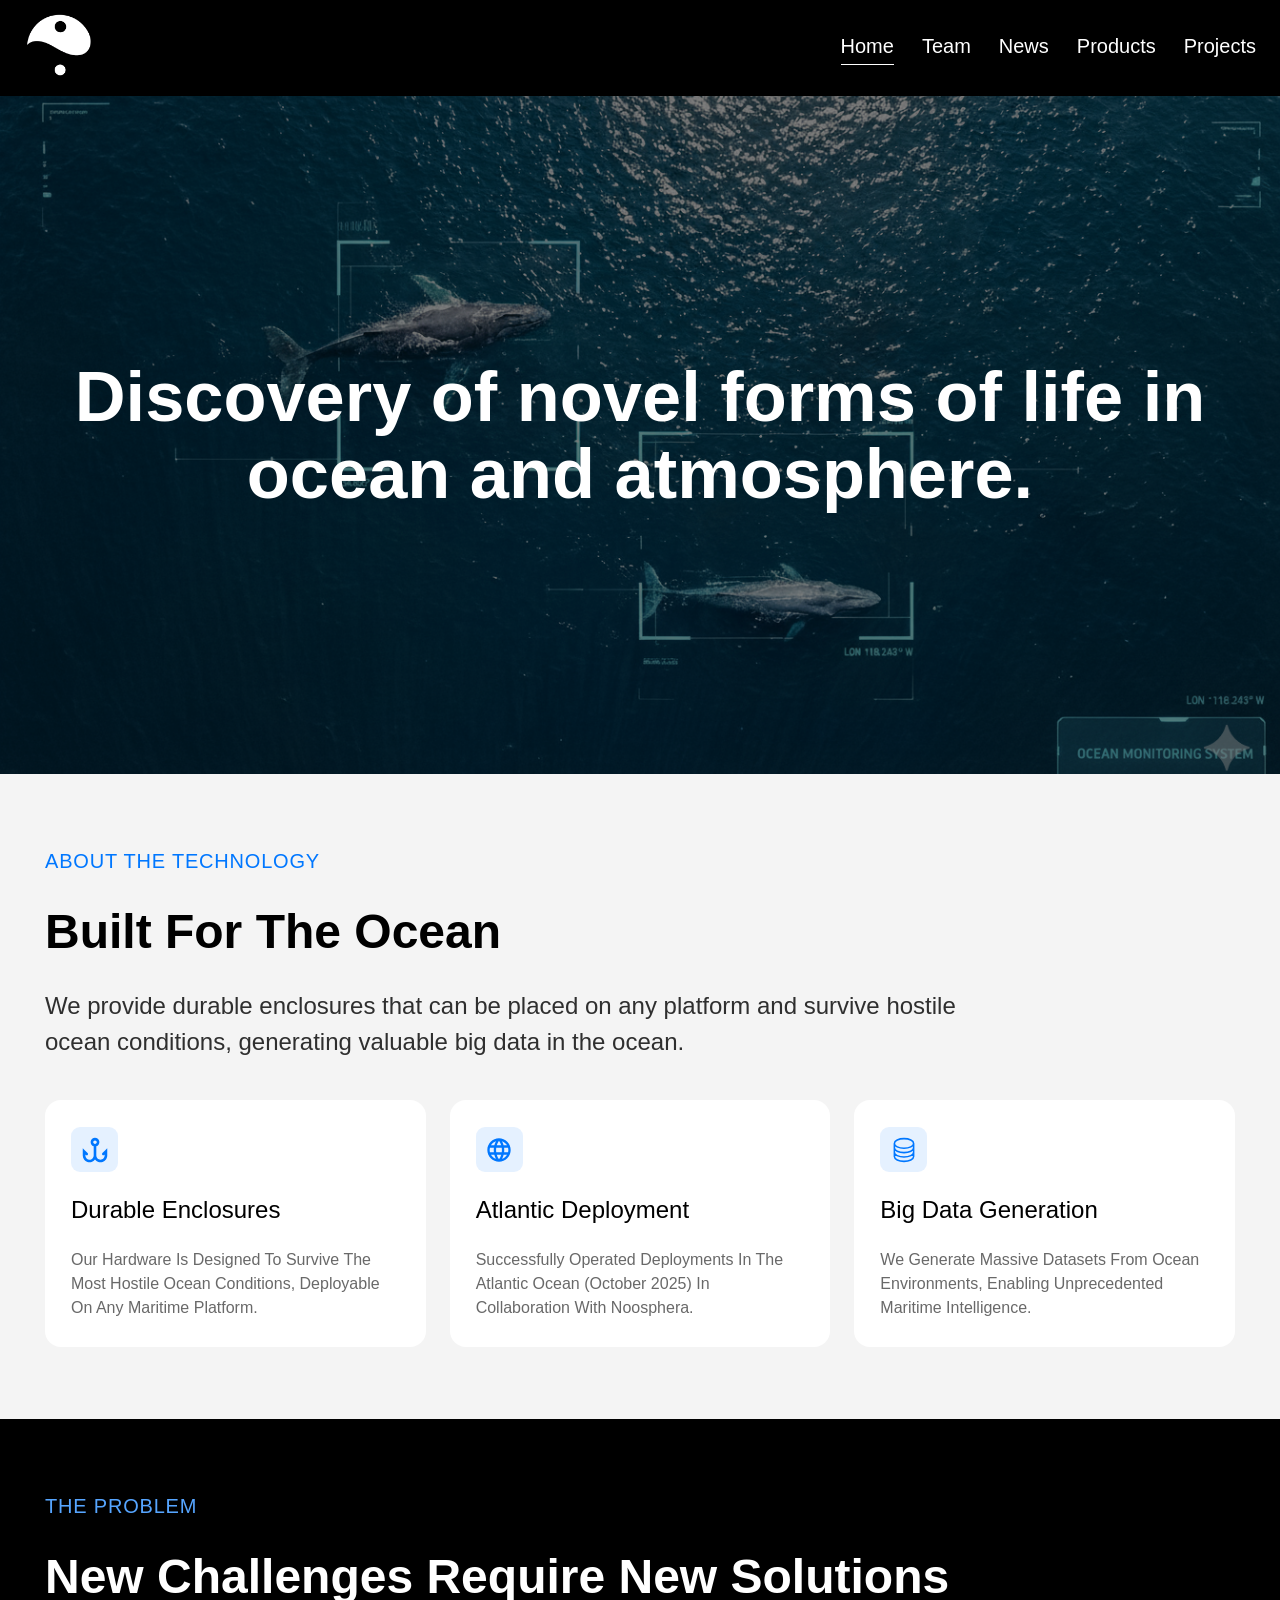
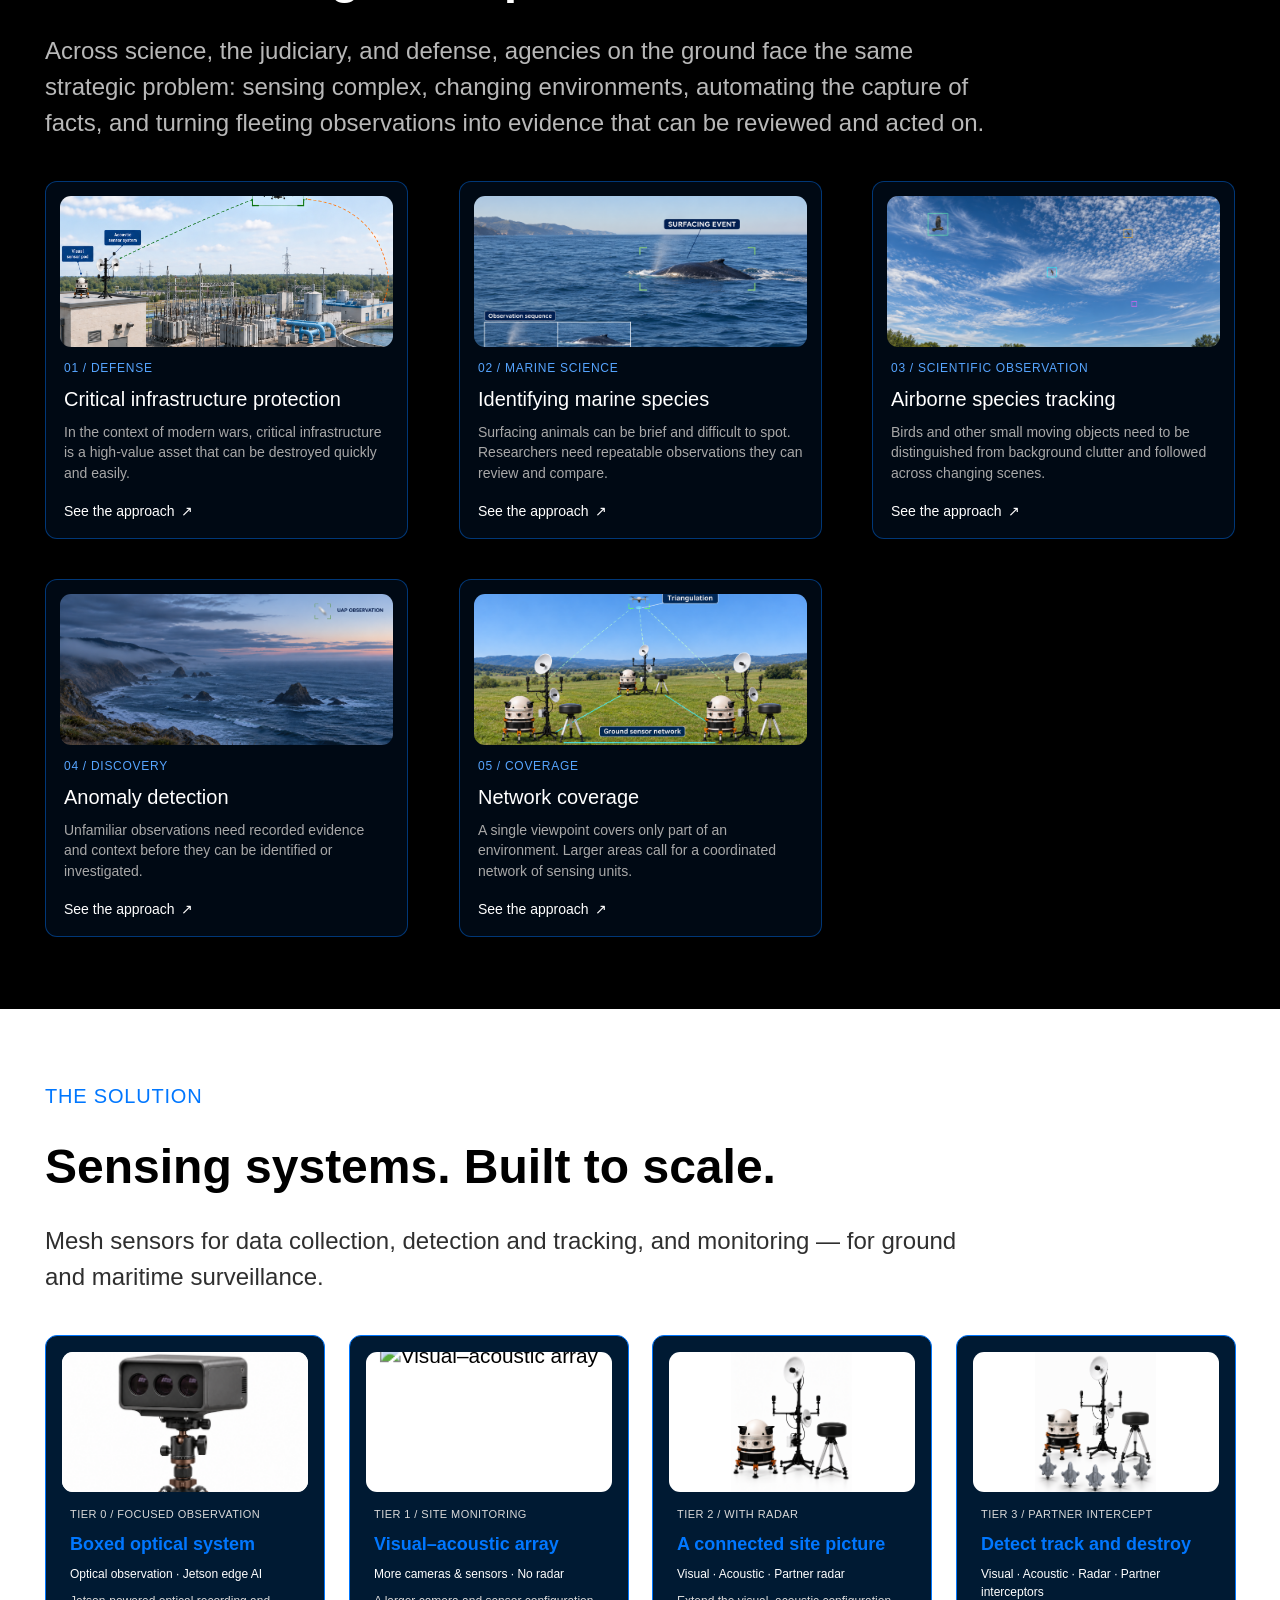
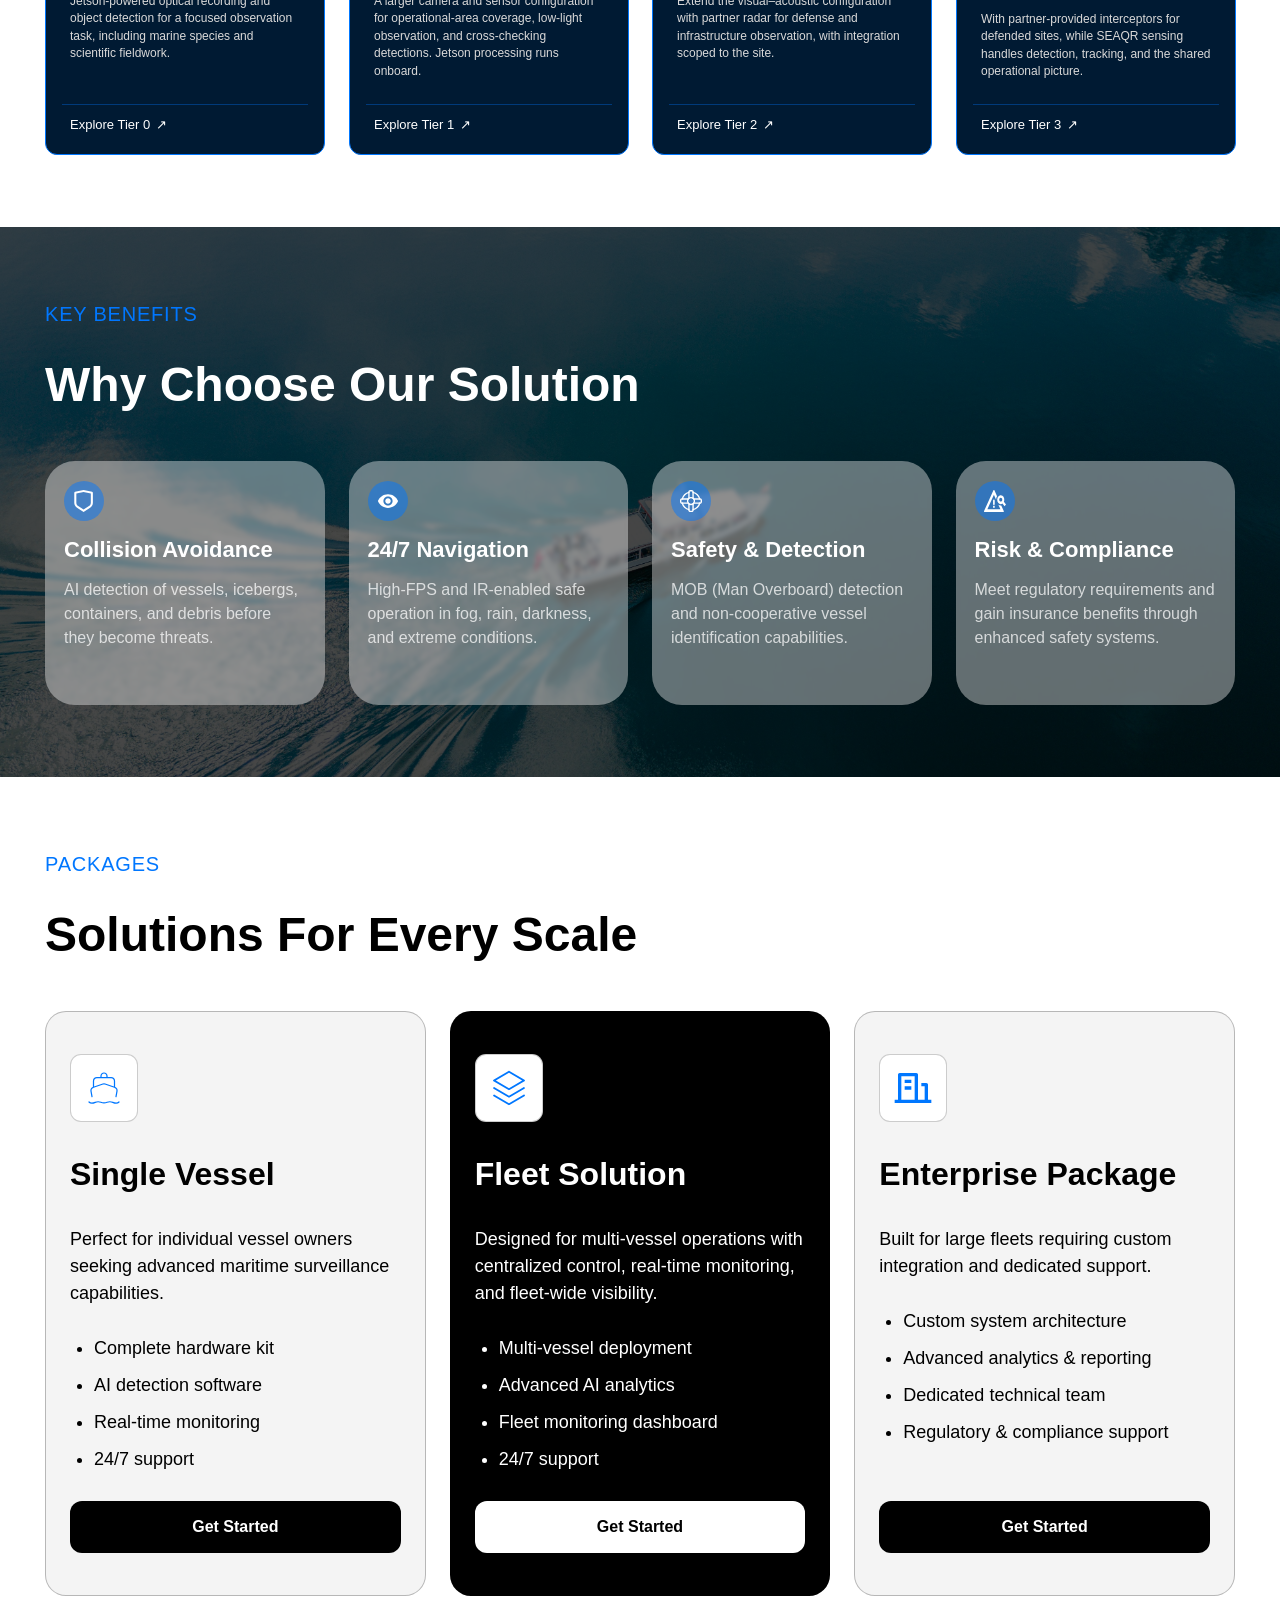
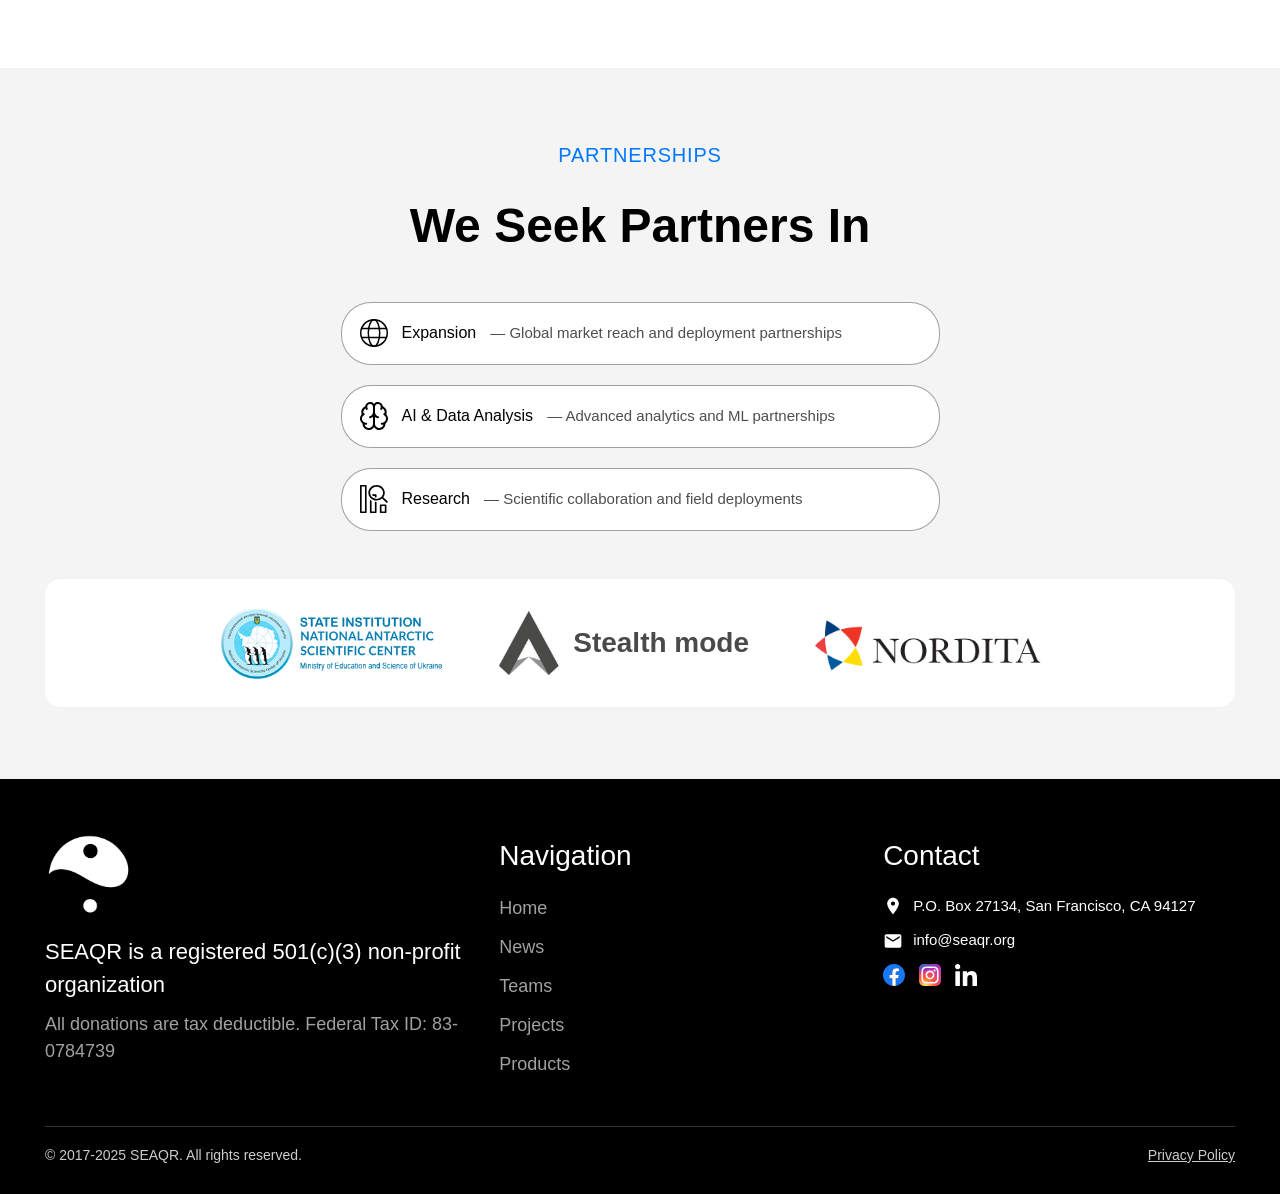
==== commit abda0f4e: "Add files via upload" ====
--- a/index.html
+++ b/index.html
@@ -1,13 +1,281 @@
-<!doctype html><html lang="en"><head><meta charset="utf-8"><meta name="viewport" content="width=device-width, initial-scale=1"><meta name="theme-color" content="#091b26"><meta name="description" content="SEAQR builds adaptable observation systems for defense, critical infrastructure, and scientific discovery across air, land, and sea."><title>Sensing, detection &amp; discovery — SEAQR</title><link rel="icon" href="IBY_11.png"><link rel="stylesheet" href="homepage.css"><link rel="stylesheet" href="site.css"><link rel="stylesheet" href="motion.css"><link rel="stylesheet" href="applications.css"><link rel="stylesheet" href="mission.css"><link rel="stylesheet" href="vision.css?v=20261115-deck"><script src="demo-catalog.js" defer></script><script src="site.js?v=20261115-deck" defer></script><script src="motion.js" defer></script><script src="vision.js" defer></script></head><body class="home mission-home vision-home"><a class="skip-link" href="#main">Skip to content</a><header class="site-header"><a class="brand" href="index.html" aria-label="SEAQR home"><span class="brand-mark" aria-hidden="true"></span><span>SEAQR<span class="brand-dot">.</span></span></a><button class="menu-toggle" aria-label="Open navigation" aria-controls="main-nav" aria-expanded="false"><span></span><span></span></button><nav id="main-nav" aria-label="Main navigation"><a href="index.html" aria-current="page">Home</a><a href="teams.html">Team</a><a href="news.html">News</a><a href="products.html">Products</a><a href="projects.html">Projects</a><a class="nav-contact" href="contact.html">Contact us <span aria-hidden="true">↗</span></a></nav></header><main id="main"><div class="hero-sequence">
-<section class="hero" aria-labelledby="hero-title">
-      <div class="hero-film"><div class="hero-image" role="img" aria-label="Recorded optical scene with original point-tracking output"></div><video class="hero-video" data-src="assets/hero/airspace-observation.mp4" poster="assets/hero/airspace-observation.webp" muted loop playsinline preload="none" aria-hidden="true" tabindex="-1"></video></div>
-      <div class="hero-content wrap">
-        <p class="eyebrow light"><span class="orange-line"></span> Our vision / SEAQR</p>
-        <h1 id="hero-title">Understand the world <br>around us<span class="orange">.</span></h1>
-        <p class="hero-description">We build sensing systems to detect, track, and study objects across air, land, and sea. For defense, infrastructure protection, and scientific discovery.</p>
-        <div class="mission-hero-actions"><a class="button orange-button" href="#solutions">Explore our solutions <span aria-hidden="true">↗</span></a><a class="hero-hardware-link" href="products.html">Explore our systems <span aria-hidden="true">↗</span></a></div>
-      </div>
-      <div class="hero-bottom wrap"><a href="#technology" class="scroll-link"><span class="scroll-circle" aria-hidden="true">↓</span> About the technology</a><div class="hero-domains"><span>Defense</span><span>Infrastructure</span><span>Research</span></div></div>
-      <div class="hero-film-controls"><span class="film-context">Point-tracking research<br><span>Recorded output / detail view</span></span><button class="film-toggle" hidden type="button" aria-label="Play background video"><span class="film-toggle-icon" aria-hidden="true">▶</span><span class="film-toggle-label">Play film</span></button></div><div class="hero-outro wrap" aria-hidden="true"><span>Observe. Understand. Discover.</span><span class="mono">OBSERVATION → UNDERSTANDING</span></div>
-    </section>
-</div><section class="section-pad v3-technology" id="technology"><span class="anchor-alias" id="platform"></span><span class="anchor-alias" id="mission"></span><div class="wrap"><div class="v3-heading"><div><p class="eyebrow"><span class="orange-line"></span>About the technology</p><h2>Sensing, detection,<br>and tracking. Together.</h2></div><p>SEAQR brings hardware, AI, and software into one observation workflow. We combine the inputs a task needs, process what they capture, and make the results available for review.</p></div><div class="v3-tech-grid"><article><span class="mono">01 / SENSE</span><h3>Observe the environment.</h3><p>Optical systems, acoustic sensing, and partner radar options provide different ways to observe a scene.</p></article><article><span class="mono">02 / INTERPRET</span><h3>Find and follow objects.</h3><p>Detection models and tracking methods help turn recorded signals into objects and movement that can be examined.</p></article><article><span class="mono">03 / UNDERSTAND</span><h3>Put observations to work.</h3><p>Software connects collection, review, and integration around the needs of an operator or research team.</p></article></div></div></section><section class="section-pad v3-problems" id="the-problem"><div class="wrap"><div class="v3-heading"><div><p class="eyebrow"><span class="orange-line"></span>The problem</p><h2>Important activity.<br>Incomplete observations.</h2></div><p>From an aerial threat to a surfacing whale, understanding an event starts with observing it. Different environments create different gaps in what a team can see and record.</p></div><div class="v3-problem-grid"><article><span class="mono">01 / DEFENSE</span><h3>Aerial threat identification</h3><p>Defense teams and infrastructure operators need to detect and follow aerial objects before deciding what they are observing.</p><a href="#solution-infrastructure" class="v3-problem-link">See the approach <span aria-hidden="true">↗</span></a></article><article><span class="mono">02 / MARINE SCIENCE</span><h3>Identifying marine species</h3><p>Surfacing animals can be brief and difficult to spot. Researchers need repeatable observations they can review and compare.</p><a href="#solution-maritime" class="v3-problem-link">See the approach <span aria-hidden="true">↗</span></a></article><article><span class="mono">03 / SCIENTIFIC OBSERVATION</span><h3>Airborne species tracking</h3><p>Birds and other small moving objects need to be distinguished from background clutter and followed across changing scenes.</p><a href="#solution-airspace" class="v3-problem-link">See the approach <span aria-hidden="true">↗</span></a></article><article><span class="mono">04 / DISCOVERY</span><h3>Anomaly detection</h3><p>Unfamiliar observations need recorded evidence and context before they can be identified or investigated.</p><a href="#solution-airspace" class="v3-problem-link">See the approach <span aria-hidden="true">↗</span></a></article><article><span class="mono">05 / COVERAGE</span><h3>Network coverage</h3><p>A single viewpoint covers only part of an environment. Larger areas call for a coordinated network of sensing units.</p><a href="#solution-tier2" class="v3-problem-link">See the approach <span aria-hidden="true">↗</span></a></article><article><span class="mono">06 / CONTINUITY</span><h3>Night & continuous observation</h3><p>Night navigation and round-the-clock observation need sensing beyond a single daylight view, together with recorded data that teams can review.</p><a href="#solution-infrastructure" class="v3-problem-link">See the approach <span aria-hidden="true">↗</span></a></article></div></div></section><section class="section-pad v3-solutions" id="solutions"><span id="the-solution" class="anchor-alias"></span><div class="wrap"><div class="v3-heading"><div><p class="eyebrow"><span class="orange-line"></span>The solution</p><h2>Sensing systems.<br>Built to scale.</h2></div><p>Four tiers connect our observation problems to concrete system options. Every tier includes Jetson processing; higher tiers add cameras and sensing inputs for more perspectives on the environment.</p></div><div class="v3-offer-grid v3-tier-solutions"><article id="solution-tier0"><span id="solution-maritime" class="anchor-alias"></span><svg class="v3-schematic" viewBox="0 0 280 220" role="img" aria-label="Optical observation and detection schematic"><path class="v3-grid-line" d="M10 200h260M10 50h260M10 100h260M10 150h260M40 20v180m50-180v180m50-180v180m50-180v180m50-180v180"/><g fill="none" stroke="currentColor" stroke-width="1.7" stroke-linecap="round" stroke-linejoin="round"><path d="M35 127h55v48H35zM47 175l-12 20m44-20 12 20"/><circle cx="62" cy="150" r="10"/><path d="M48 127v-14h28v14"/><circle cx="177" cy="136" r="22"/><path class="v3-accent" d="m161 136 11 10 23-28m-37 46h41"/><path d="M99 150h40m-7-7 7 7-7 7"/></g><text x="18" y="36">OPTICAL OBSERVATION</text><text class="v3-diagram-caption" x="18" y="216">CONFIGURATION / JETSON EDGE AI</text></svg><div class="v3-offer-copy"><span class="mono">TIER 0 / FOCUSED OBSERVATION</span><h3>Boxed optical system</h3><p>Jetson-powered optical recording and object detection for a focused observation task, including marine species and scientific fieldwork.</p><p class="v3-offer-scope">Optical observation · Jetson edge AI</p><a class="text-link" href="products.html#tier0">Explore Tier 0 <span aria-hidden="true">↗</span></a></div></article><article id="solution-tier1"><span id="solution-airspace" class="anchor-alias"></span><svg class="v3-schematic" viewBox="0 0 280 220" role="img" aria-label="Visual and acoustic sensing schematic"><path class="v3-grid-line" d="M10 200h260M10 50h260M10 100h260M10 150h260M40 20v180m50-180v180m50-180v180m50-180v180m50-180v180"/><g fill="none" stroke="currentColor" stroke-width="1.7" stroke-linecap="round" stroke-linejoin="round"><path d="M35 127h55v48H35zM47 175l-12 20m44-20 12 20"/><circle cx="62" cy="150" r="10"/><path d="M48 127v-14h28v14"/><path d="M137 100v95m-19 0h38m-19-73h-27m27 0h27"/><path d="M119 76a23 23 0 0 1 0 46m-5-38a12 12 0 0 1 0 30"/><circle cx="137" cy="122" r="4"/></g><text x="18" y="36">VISUAL + ACOUSTIC</text><text class="v3-diagram-caption" x="18" y="216">CONFIGURATION / JETSON EDGE AI</text></svg><div class="v3-offer-copy"><span class="mono">TIER 1 / MULTI-SENSOR OBSERVATION</span><h3>Modular sensor stack</h3><p>Add camera and sensor inputs around airborne species, unusual objects, and field monitoring. Onboard Jetson processing is included.</p><p class="v3-offer-scope">Expanded sensing · Jetson edge AI</p><a class="text-link" href="products.html#tier1">Explore Tier 1 <span aria-hidden="true">↗</span></a></div></article><article id="solution-tier2"><svg class="v3-schematic" viewBox="0 0 280 220" role="img" aria-label="Visual and acoustic sensing schematic"><path class="v3-grid-line" d="M10 200h260M10 50h260M10 100h260M10 150h260M40 20v180m50-180v180m50-180v180m50-180v180m50-180v180"/><g fill="none" stroke="currentColor" stroke-width="1.7" stroke-linecap="round" stroke-linejoin="round"><path d="M35 127h55v48H35zM47 175l-12 20m44-20 12 20"/><circle cx="62" cy="150" r="10"/><path d="M48 127v-14h28v14"/><path d="M137 100v95m-19 0h38m-19-73h-27m27 0h27"/><path d="M119 76a23 23 0 0 1 0 46m-5-38a12 12 0 0 1 0 30"/><circle cx="137" cy="122" r="4"/></g><text x="18" y="36">VISUAL + ACOUSTIC</text><text class="v3-diagram-caption" x="18" y="216">CONFIGURATION / JETSON EDGE AI</text></svg><div class="v3-offer-copy"><span class="mono">TIER 2 / SITE MONITORING</span><h3>Visual–acoustic array</h3><p>A larger camera and sensor configuration for operational-area coverage, low-light observation, and cross-checking detections. Jetson processing runs onboard.</p><p class="v3-offer-scope">More cameras & sensors · No radar</p><a class="text-link" href="products.html#tier2">Explore Tier 2 <span aria-hidden="true">↗</span></a></div></article><article id="solution-tier3"><span id="solution-infrastructure" class="anchor-alias"></span><svg class="v3-schematic" viewBox="0 0 280 220" role="img" aria-label="Visual, acoustic and radar sensing schematic"><path class="v3-grid-line" d="M10 200h260M10 50h260M10 100h260M10 150h260M40 20v180m50-180v180m50-180v180m50-180v180m50-180v180"/><g fill="none" stroke="currentColor" stroke-width="1.7" stroke-linecap="round" stroke-linejoin="round"><path d="M35 127h55v48H35zM47 175l-12 20m44-20 12 20"/><circle cx="62" cy="150" r="10"/><path d="M48 127v-14h28v14"/><path d="M137 100v95m-19 0h38m-19-73h-27m27 0h27"/><path d="M119 76a23 23 0 0 1 0 46m-5-38a12 12 0 0 1 0 30"/><circle cx="137" cy="122" r="4"/><ellipse cx="218" cy="149" rx="25" ry="11"/><path d="M193 149v15c0 15 50 15 50 0v-15m-25 27v20m0-14-22 14m22-14 22 14"/><path class="v3-accent" d="M203 125q15-16 30 0m-37-8q22-24 44 0"/></g><text x="18" y="36">VISUAL + ACOUSTIC + RADAR</text><text class="v3-diagram-caption" x="18" y="216">CONFIGURATION / JETSON EDGE AI</text></svg><div class="v3-offer-copy"><span class="mono">TIER 3 / RADAR-SUPPORTED OBSERVATION</span><h3>A connected site picture</h3><p>Extend the visual–acoustic configuration with partner radar for defense and infrastructure observation, with integration scoped to the site.</p><p class="v3-offer-scope">Visual · Acoustic · Jetson · Partner radar</p><a class="text-link" href="products.html#tier3">Explore Tier 3 <span aria-hidden="true">↗</span></a></div></article></div><div class="v3-system-flow" aria-label="Observation workflow"><div><span class="mono">HARDWARE</span><p>Cameras & sensors</p></div><span class="v3-flow-arrow" aria-hidden="true">→</span><div><span class="mono">EDGE AI</span><p>Jetson processing</p></div><span class="v3-flow-arrow" aria-hidden="true">→</span><div><span class="mono">NETWORK</span><p>Connected observations</p></div><span class="v3-flow-arrow" aria-hidden="true">→</span><div><span class="mono">SOFTWARE</span><p>Review & integration</p></div></div><p class="v3-small-note">Camera selection, sensing inputs, and network interfaces are defined for the application. Integrated performance is evaluated under representative conditions.</p></div></section><section class="section-pad v3-benefits" id="key-benefits"><div class="wrap"><div class="v3-heading"><div><p class="eyebrow"><span class="orange-line"></span>Key benefits</p><h2>More useful observations.<br>More ways to apply them.</h2></div><p>Every configuration combines sensing, onboard Jetson processing, and software. Additional cameras and sensor types give higher tiers more observations to compare.</p></div><div class="v3-benefit-grid"><article><span class="v3-benefit-symbol" aria-hidden="true">↗</span><h3>Fit the environment</h3><p>Configure sensing, mounting, and processing around the objects and conditions that matter.</p></article><article><span class="v3-benefit-symbol" aria-hidden="true">◎</span><h3>Combine perspectives</h3><p>Visual, acoustic, and partner radar channels offer complementary views of an observation.</p></article><article><span class="v3-benefit-symbol" aria-hidden="true">⌁</span><h3>Review the evidence</h3><p>Retained imagery and model outputs let teams inspect what was observed and how an algorithm responded.</p></article><article><span class="v3-benefit-symbol" aria-hidden="true">+</span><h3>Extend the system</h3><p>Start with a focused setup and define additional sensors, sites, and interfaces as the project develops.</p></article></div></div></section><section class="section-pad v3-packages" id="packages"><span id="deployment-options" class="anchor-alias"></span><div class="wrap"><div class="v3-heading"><div><p class="eyebrow"><span class="orange-line"></span>Packages</p><h2>One platform.<br>Four sensing configurations.</h2></div><p>Jetson processing is included across the range. Choose the camera and sensor coverage around the observation task, with additional inputs at higher tiers and partner radar in Tier 3.</p></div><div class="v3-package-grid"><article><span class="mono">TIER 0</span><h3>Boxed optical unit</h3><p>A compact starting point for camera-based observation, with Jetson processing in the enclosure.</p><ul><li>Onboard Jetson processing</li><li>Focused optical configuration</li><li>Recording, detection, and review</li></ul><a class="text-link" href="products.html#tier0">Explore Tier 0 <span aria-hidden="true">↗</span></a></article><article><span class="mono">TIER 1</span><h3>Modular sensor stack</h3><p>An expanded sensing configuration for field monitoring and a broader set of observation tasks.</p><ul><li>Onboard Jetson processing</li><li>More camera and sensor inputs</li><li>Species, anomaly, and field observation</li></ul><a class="text-link" href="products.html#tier1">Explore Tier 1 <span aria-hidden="true">↗</span></a></article><article><span class="mono">TIER 2</span><h3>Visual–acoustic array</h3><p>A larger camera and sensor configuration for site coverage and observations that benefit from multiple perspectives.</p><ul><li>Onboard Jetson processing</li><li>Expanded camera and sensor coverage</li><li>Visual–acoustic configuration / no radar</li></ul><a class="text-link" href="products.html#tier2">Explore Tier 2 <span aria-hidden="true">↗</span></a></article><article><span class="mono">TIER 3</span><h3>Radar-equipped suite</h3><p>The visual–acoustic system extended with partner radar for a broader site-observation configuration.</p><ul><li>Onboard Jetson processing</li><li>Visual, acoustic, and radar inputs</li><li>Partner-supported site integration</li></ul><a class="text-link" href="products.html#tier3">Explore Tier 3 <span aria-hidden="true">↗</span></a></article></div><div class="v4-delivery"><div><span class="mono">SYSTEM HARDWARE</span><h3>Choose the sensing tier.</h3><p>Jetson-powered hardware, with camera and sensor configuration matched to the observation task.</p></div><div><span class="mono">SOFTWARE LICENSING</span><h3>Define the software scope.</h3><p>Annual per-unit licensing for agreed perception and review workflows, scoped alongside the hardware.</p></div><div><span class="mono">ENTERPRISE SERVICES</span><h3>Plan integration & support.</h3><p>Project-specific integration, pilot evaluation, and support arrangements for defense, infrastructure, and research programs.</p></div></div><p class="v3-small-note">Camera and sensor quantities, pilot scope, and pricing are confirmed for the configuration. More sensing inputs support cross-checking; performance is assessed against the project’s requirements.</p></div></section><section class="evidence section-pad v3-evidence" id="evidence"><div class="wrap"><div class="v3-heading"><div><p class="eyebrow light"><span class="orange-line"></span>Recorded demonstrations</p><h2>See the observations.<br>Explore the results.</h2></div><p>Aerial examples, small-object research, and marine detections. Each recording retains its original outputs and source context.</p></div><div class="v3-carousel" data-carousel><div class="v3-carousel-toolbar"><p class="mono">AIRSPACE / SMALL OBJECTS / MARINE LIFE / VESSELS</p><div class="v3-carousel-controls"><button type="button" data-carousel-prev aria-label="Previous demonstration" aria-controls="home-demo-track">←</button><button type="button" data-carousel-next aria-label="Next demonstration" aria-controls="home-demo-track">→</button></div></div><div class="clip-grid v3-demo-track" id="home-demo-track" tabindex="0" role="region" aria-label="Detection demonstrations; scroll horizontally"><article class="clip-card" data-category="airspace" data-kind="video"><button class="clip-open" data-video="aerial-classification" aria-label="Watch Aerial object classification"><img src="assets/demos/airspace/aerial-classification.webp" alt="Aerial object with a recorded classification overlay from the company deck" loading="lazy"><span class="clip-play" aria-hidden="true">▶</span><span class="clip-length">63 s</span></button><div class="clip-card-copy"><div class="clip-meta"><span>Airspace / Company presentation</span><span>Recorded example</span></div><h3><button data-video="aerial-classification">Aerial object classification <span aria-hidden="true">↗</span></button></h3><p>A recorded aerial sequence with the original model’s class labels and confidence overlays.</p></div></article><article class="clip-card" data-category="small-targets" data-kind="video"><button class="clip-open" data-video="daylight-comparison" aria-label="Watch A small signal, followed over time"><img src="assets/demos/small-targets/daylight-comparison.webp" alt="Original daylight scene beside recorded green tracking markers" loading="lazy"><span class="clip-play" aria-hidden="true">▶</span><span class="clip-length">14 s</span></button><div class="clip-card-copy"><div class="clip-meta"><span>Small targets / Research</span><span>Recorded example</span></div><h3><button data-video="daylight-comparison">A small signal, followed over time <span aria-hidden="true">↗</span></button></h3><p>Original imagery beside recorded tracking output: a closer look at how the system follows a small moving image point.</p></div></article><article class="clip-card" data-category="whales" data-kind="video"><button class="clip-open" data-video="whale-surface-pair" aria-label="Watch Whale detection at the surface"><img src="assets/demos/whales/whale-surface-pair.webp" alt="Two whales with original blue detection boxes" loading="lazy"><span class="clip-play" aria-hidden="true">▶</span><span class="clip-length">16 s</span></button><div class="clip-card-copy"><div class="clip-meta"><span>Marine life / YOLO</span><span>Recorded example</span></div><h3><button data-video="whale-surface-pair">Whale detection at the surface <span aria-hidden="true">↗</span></button></h3><p>Two whales surface and dive, with the original model predictions visible throughout the sequence.</p></div></article><article class="clip-card" data-category="vessels" data-kind="image"><button class="clip-open" data-video="vessel-validation-ships" aria-label="View Multiple vessel detections"><img src="assets/demos/vessels/yolo26-ships-validation.webp" alt="Ships near port with original vessel detection labels" loading="lazy"><span class="clip-play" aria-hidden="true">↗</span><span class="clip-length">Still</span></button><div class="clip-card-copy"><div class="clip-meta"><span>Vessels / Validation still</span><span>Recorded example</span></div><h3><button data-video="vessel-validation-ships">Multiple vessel detections <span aria-hidden="true">↗</span></button></h3><p>Original ship predictions across a port-side validation image.</p></div></article><article class="clip-card" data-category="vessels" data-kind="video"><button class="clip-open" data-video="buoy-observation" aria-label="Watch A buoy in a moving scene"><img src="assets/buoy-detection.webp" alt="Buoy with a green recorded model detection box" loading="lazy"><span class="clip-play" aria-hidden="true">▶</span><span class="clip-length">33 s</span></button><div class="clip-card-copy"><div class="clip-meta"><span>Maritime / Recorded detection</span><span>Recorded example</span></div><h3><button data-video="buoy-observation">A buoy in a moving scene <span aria-hidden="true">↗</span></button></h3><p>Recorded visual detection around a buoy in open water. Watch the original demonstration from our field presentation.</p></div></article><article class="clip-card" data-category="whales" data-kind="video"><button class="clip-open" data-video="whale-dive-sequence" aria-label="Watch From surfacing to a dive"><img src="assets/demos/whales/whale-dive-sequence.webp" alt="Whale and original model detection overlays during a dive" loading="lazy"><span class="clip-play" aria-hidden="true">▶</span><span class="clip-length">10.5 s</span></button><div class="clip-card-copy"><div class="clip-meta"><span>Marine life / YOLO</span><span>Recorded example</span></div><h3><button data-video="whale-dive-sequence">From surfacing to a dive <span aria-hidden="true">↗</span></button></h3><p>A continuous observation sequence with original whale-detection overlays as the animal changes its visible profile.</p></div></article></div><p class="v3-carousel-position mono" aria-live="polite" aria-atomic="true"></p></div><div class="gallery-bottom"><p>Selected recorded examples, with source and development context in each player.</p><a class="text-link light-link" href="demonstrations.html">Explore all demonstrations <span aria-hidden="true">↗</span></a></div></div></section><section class="section-pad v3-partners" id="partnerships"><div class="wrap"><div class="v3-heading"><div><p class="eyebrow"><span class="orange-line"></span>Partnerships</p><h2>Build the next<br>observation with us.</h2></div><p>We work with teams who bring a real observation problem, a complementary technology, or a place to evaluate a system.</p></div><div class="v3-partner-grid"><article><span class="mono">01 / OPERATORS</span><h3>Pilot sites & deployment</h3><p>Defense, infrastructure, and field operators with a defined observation task and representative conditions.</p><a class="text-link" href="contact.html?interest=Partnership">Discuss a pilot <span aria-hidden="true">↗</span></a></article><article><span class="mono">02 / TECHNOLOGY</span><h3>Sensors & integration</h3><p>Hardware, radar, acoustic, and software partners who can contribute to a connected observation system.</p><a class="text-link" href="contact.html?interest=Platform%20integration">Partner with us <span aria-hidden="true">↗</span></a></article><article><span class="mono">03 / SCIENCE</span><h3>Research & data</h3><p>Researchers working on biological observation, unusual events, or the interpretation of sensing data.</p><a class="text-link" href="contact.html?interest=Research%20collaboration">Join our project <span aria-hidden="true">↗</span></a></article></div></div></section></main><footer class="site-footer"><div class="wrap"><div class="footer-top"><a class="brand" href="index.html" aria-label="SEAQR home"><span class="brand-mark" aria-hidden="true"></span><span>SEAQR<span class="brand-dot">.</span></span></a><p>Monitor. Measure. Discover.</p><a href="#main" class="back-top">Back to top <span aria-hidden="true">↑</span></a></div><div class="v4-footer-grid"><div class="v4-footer-company"><span class="mono">SEAQR</span><p>Sensing systems for defense, infrastructure, and scientific discovery. We develop hardware, onboard AI, and software for observation across air, land, and sea.</p><a href="contact.html?interest=Research%20collaboration">Join our project <span aria-hidden="true">↗</span></a><a href="contact.html?interest=Partnership">Partner with us <span aria-hidden="true">↗</span></a></div><nav aria-label="Footer navigation"><span class="mono">Navigation</span><a href="index.html">Home</a><a href="teams.html">Team</a><a href="news.html">News & notes</a><a href="products.html">Products</a><a href="projects.html">Projects</a><a href="demonstrations.html">Demonstrations</a><a href="platform.html">Technology</a></nav><div class="v4-footer-contact"><span class="mono">Contact</span><address>P.O. Box 27134<br>San Francisco, CA 94127</address><a href="mailto:info@seaqr.org">info@seaqr.org</a><a href="contact.html">Discuss a system <span aria-hidden="true">↗</span></a></div></div><div class="footer-bottom"><span>© <span id="year">2026</span> SEAQR. All rights reserved.</span><span class="mono">AIR / LAND / SEA</span><button class="motion-switch" type="button" aria-pressed="true">Motion on</button><a href="privacy.html">Privacy</a></div></div></footer><dialog class="video-dialog" id="video-dialog" aria-labelledby="video-dialog-title"><button class="dialog-close" aria-label="Close demonstration">Close <span aria-hidden="true">×</span></button><div class="dialog-player"><video controls playsinline preload="metadata" aria-label="Recorded detection demonstration"></video></div><div class="dialog-info"><p class="eyebrow" id="video-dialog-category"></p><h2 id="video-dialog-title"></h2><p id="video-dialog-description"></p><p id="video-dialog-note" class="video-context"></p><a class="text-link light-link" href="contact.html">Discuss your application <span aria-hidden="true">↗</span></a></div></dialog></body></html>+<!DOCTYPE html>
+<html lang="en">
+<head>
+  <meta charset="UTF-8" />
+  <meta name="viewport" content="width=device-width, initial-scale=1.0" />
+  <title>SEAQR — Discovery of novel forms of life</title>
+  <link rel="stylesheet" href="styles.css" />
+</head>
+<body>
+  <header class="site-header">
+    <div class="nav-inner">
+      <a class="brand" href="index.html"><img src="assets/logo-nav.png" alt="SEAQR" /></a>
+      <button class="menu-toggle" aria-label="Menu" onclick="document.querySelector('.nav-links').classList.toggle('open')">☰</button>
+      <nav class="nav-links">
+        <a href="index.html" class="active">Home</a>
+        <a href="teams.html">Team</a>
+        <a href="news.html">News</a>
+        <a href="products.html">Products</a>
+        <a href="projects.html">Projects</a>
+      </nav>
+    </div>
+  </header>
+
+  <section class="hero">
+    <div class="hero-media"><img src="assets/hero.png" alt="Ocean wildlife tracking" /></div>
+    <div class="hero-content">
+      <h1>Discovery of novel forms of life in ocean and atmosphere.</h1>
+    </div>
+  </section>
+
+  <section class="section light">
+    <div class="container">
+      <div class="section-head">
+        <p class="eyebrow">About the Technology</p>
+        <h2 class="section-title">Built for the Ocean</h2>
+        <p class="section-copy">We provide durable enclosures that can be placed on any platform and survive hostile ocean conditions, generating valuable big data in the ocean.</p>
+      </div>
+      <div class="cards-3">
+        <article class="feature-card">
+          <div class="icon-chip"><img src="assets/icon-hook.svg" alt="" /></div>
+          <h3>Durable Enclosures</h3>
+          <p>Our hardware is designed to survive the most hostile ocean conditions, deployable on any maritime platform.</p>
+        </article>
+        <article class="feature-card">
+          <div class="icon-chip"><img src="assets/icon-web.svg" alt="" /></div>
+          <h3>Atlantic Deployment</h3>
+          <p>Successfully operated deployments in the Atlantic Ocean (October 2025) in collaboration with Noosphera.</p>
+        </article>
+        <article class="feature-card">
+          <div class="icon-chip"><img src="assets/icon-stack.svg" alt="" /></div>
+          <h3>Big Data Generation</h3>
+          <p>We generate massive datasets from ocean environments, enabling unprecedented maritime intelligence.</p>
+        </article>
+      </div>
+    </div>
+  </section>
+
+  <section class="section dark">
+    <div class="container">
+      <div class="section-head">
+        <p class="eyebrow light">The Problem</p>
+        <h2 class="section-title">New challenges require new solutions</h2>
+        <p class="section-copy">Across science, the judiciary, and defense, agencies on the ground face the same strategic problem: sensing complex, changing environments, automating the capture of facts, and turning fleeting observations into evidence that can be reviewed and acted on.</p>
+      </div>
+      <div class="problem-grid">
+        <a class="problem-item" href="projects.html">
+          <div class="problem-item-media"><img src="assets/criticalprotection.png" alt="Critical infrastructure protection" /></div>
+          <p class="problem-label">01 / DEFENSE</p>
+          <h3>Critical infrastructure protection</h3>
+          <p>In the context of modern wars, critical infrastructure is a high-value asset that can be destroyed quickly and easily.</p>
+          <span class="problem-link">See the approach <span aria-hidden="true">↗</span></span>
+        </a>
+        <a class="problem-item" href="projects.html">
+          <div class="problem-item-media"><img src="assets/whaleforproblems.png" alt="Identifying marine species" /></div>
+          <p class="problem-label">02 / MARINE SCIENCE</p>
+          <h3>Identifying marine species</h3>
+          <p>Surfacing animals can be brief and difficult to spot. Researchers need repeatable observations they can review and compare.</p>
+          <span class="problem-link">See the approach <span aria-hidden="true">↗</span></span>
+        </a>
+        <a class="problem-item" href="projects.html">
+          <div class="problem-item-media"><img src="assets/birdsforproblem.png" alt="Airborne species tracking" /></div>
+          <p class="problem-label">03 / SCIENTIFIC OBSERVATION</p>
+          <h3>Airborne species tracking</h3>
+          <p>Birds and other small moving objects need to be distinguished from background clutter and followed across changing scenes.</p>
+          <span class="problem-link">See the approach <span aria-hidden="true">↗</span></span>
+        </a>
+        <a class="problem-item" href="projects.html">
+          <div class="problem-item-media"><img src="assets/UAP2.png" alt="Anomaly detection" /></div>
+          <p class="problem-label">04 / DISCOVERY</p>
+          <h3>Anomaly detection</h3>
+          <p>Unfamiliar observations need recorded evidence and context before they can be identified or investigated.</p>
+          <span class="problem-link">See the approach <span aria-hidden="true">↗</span></span>
+        </a>
+        <a class="problem-item" href="projects.html">
+          <div class="problem-item-media"><img src="assets/trinagulaenforproblem.png" alt="Network coverage" /></div>
+          <p class="problem-label">05 / COVERAGE</p>
+          <h3>Network coverage</h3>
+          <p>A single viewpoint covers only part of an environment. Larger areas call for a coordinated network of sensing units.</p>
+          <span class="problem-link">See the approach <span aria-hidden="true">↗</span></span>
+        </a>
+      </div>
+    </div>
+  </section>
+
+  <section class="section solution-section">
+    <div class="container">
+      <div class="section-head">
+        <p class="eyebrow">The Solution</p>
+        <h2 class="section-title">Sensing systems. Built to scale.</h2>
+        <p class="section-copy">Mesh sensors for data collection, detection and tracking, and monitoring — for ground and maritime surveillance.</p>
+      </div>
+      <div class="solution-cards">
+        <a class="solution-card" href="products.html">
+          <div class="solution-card-media"><img class="solution-card-media-top" src="assets/tier1.png" alt="Boxed optical system" /></div>
+          <p class="solution-card-label">Tier 0 / Focused observation</p>
+          <h3>Boxed optical system</h3>
+          <p class="solution-card-sub">Optical observation · Jetson edge AI</p>
+          <p class="solution-card-body">Jetson-powered optical recording and object detection for a focused observation task, including marine species and scientific fieldwork.</p>
+          <span class="solution-card-link">Explore Tier 0 <span aria-hidden="true">↗</span></span>
+        </a>
+        <a class="solution-card" href="products.html">
+          <div class="solution-card-media solution-card-media-zoom-out"><img src="assets/hw_tier2.png" alt="Visual–acoustic array" /></div>
+          <p class="solution-card-label">Tier 1 / Site monitoring</p>
+          <h3>Visual–acoustic array</h3>
+          <p class="solution-card-sub">More cameras &amp; sensors · No radar</p>
+          <p class="solution-card-body">A larger camera and sensor configuration for operational-area coverage, low-light observation, and cross-checking detections. Jetson processing runs onboard.</p>
+          <span class="solution-card-link">Explore Tier 1 <span aria-hidden="true">↗</span></span>
+        </a>
+        <a class="solution-card" href="products.html">
+          <div class="solution-card-media solution-card-media-zoom-out"><img src="assets/Three-Device Sensor Suite.png" alt="A connected site picture" /></div>
+          <p class="solution-card-label">Tier 2 / With Radar</p>
+          <h3>A connected site picture</h3>
+          <p class="solution-card-sub">Visual · Acoustic · Partner radar</p>
+          <p class="solution-card-body">Extend the visual–acoustic configuration with partner radar for defense and infrastructure observation, with integration scoped to the site.</p>
+          <span class="solution-card-link">Explore Tier 2 <span aria-hidden="true">↗</span></span>
+        </a>
+        <a class="solution-card" href="products.html">
+          <div class="solution-card-media solution-card-media-zoom-out"><img src="assets/sensormesh.png" alt="Detect track and destroy" /></div>
+          <p class="solution-card-label">Tier 3 / Partner intercept</p>
+          <h3>Detect track and destroy</h3>
+          <p class="solution-card-sub">Visual · Acoustic · Radar · Partner interceptors</p>
+          <p class="solution-card-body">With partner-provided interceptors for defended sites, while SEAQR sensing handles detection, tracking, and the shared operational picture.</p>
+          <span class="solution-card-link">Explore Tier 3 <span aria-hidden="true">↗</span></span>
+        </a>
+      </div>
+    </div>
+  </section>
+
+  <section class="benefits">
+    <div class="benefits-bg"><img src="assets/benefits-bg.png" alt="" /></div>
+    <div class="container">
+      <div class="section-head">
+        <p class="eyebrow">Key Benefits</p>
+        <h2 class="section-title">Why Choose Our Solution</h2>
+      </div>
+      <div class="cards-4">
+        <article class="benefit-card">
+          <div class="benefit-icon"><img src="assets/icon-shield.svg" alt="" /></div>
+          <h3>Collision Avoidance</h3>
+          <p>AI detection of vessels, icebergs, containers, and debris before they become threats.</p>
+        </article>
+        <article class="benefit-card">
+          <div class="benefit-icon"><img src="assets/icon-eye.svg" alt="" /></div>
+          <h3>24/7 Navigation</h3>
+          <p>High-FPS and IR-enabled safe operation in fog, rain, darkness, and extreme conditions.</p>
+        </article>
+        <article class="benefit-card">
+          <div class="benefit-icon"><img src="assets/icon-safety.svg" alt="" /></div>
+          <h3>Safety &amp; Detection</h3>
+          <p>MOB (Man Overboard) detection and non-cooperative vessel identification capabilities.</p>
+        </article>
+        <article class="benefit-card">
+          <div class="benefit-icon"><img src="assets/icon-risk.svg" alt="" /></div>
+          <h3>Risk &amp; Compliance</h3>
+          <p>Meet regulatory requirements and gain insurance benefits through enhanced safety systems.</p>
+        </article>
+      </div>
+    </div>
+  </section>
+
+  <section class="section">
+    <div class="container">
+      <div class="section-head">
+        <p class="eyebrow">Packages</p>
+        <h2 class="section-title">Solutions for Every Scale</h2>
+      </div>
+      <div class="cards-3">
+        <article class="package-card">
+          <div class="package-icon"><img src="assets/icon-boat.svg" alt="" /></div>
+          <h3>Single Vessel</h3>
+          <p>Perfect for individual vessel owners seeking advanced maritime surveillance capabilities.</p>
+          <ul>
+            <li>Complete hardware kit</li>
+            <li>AI detection software</li>
+            <li>Real-time monitoring</li>
+            <li>24/7 support</li>
+          </ul>
+          <a class="btn btn-dark" href="mailto:info@seaqr.org">Get Started</a>
+        </article>
+        <article class="package-card featured">
+          <div class="package-icon"><img src="assets/icon-fleet.svg" alt="" /></div>
+          <h3>Fleet Solution</h3>
+          <p>Designed for multi-vessel operations with centralized control, real-time monitoring, and fleet-wide visibility.</p>
+          <ul>
+            <li>Multi-vessel deployment</li>
+            <li>Advanced AI analytics</li>
+            <li>Fleet monitoring dashboard</li>
+            <li>24/7 support</li>
+          </ul>
+          <a class="btn btn-light" href="mailto:info@seaqr.org">Get Started</a>
+        </article>
+        <article class="package-card">
+          <div class="package-icon"><img src="assets/icon-building.svg" alt="" /></div>
+          <h3>Enterprise Package</h3>
+          <p>Built for large fleets requiring custom integration and dedicated support.</p>
+          <ul>
+            <li>Custom system architecture</li>
+            <li>Advanced analytics &amp; reporting</li>
+            <li>Dedicated technical team</li>
+            <li>Regulatory &amp; compliance support</li>
+          </ul>
+          <a class="btn btn-dark" href="mailto:info@seaqr.org">Get Started</a>
+        </article>
+      </div>
+    </div>
+  </section>
+
+  <section class="section light">
+    <div class="container">
+      <div class="section-head" style="align-items:center;text-align:center">
+        <p class="eyebrow">Partnerships</p>
+        <h2 class="section-title">We Seek Partners In</h2>
+      </div>
+      <div class="partner-pills">
+        <div class="partner-pill"><img src="assets/icon-globe.svg" alt="" /><strong>Expansion</strong><span>— Global market reach and deployment partnerships</span></div>
+        <div class="partner-pill"><img src="assets/icon-brain.svg" alt="" /><strong>AI &amp; Data Analysis</strong><span>— Advanced analytics and ML partnerships</span></div>
+        <div class="partner-pill"><img src="assets/icon-research.svg" alt="" /><strong>Research</strong><span>— Scientific collaboration and field deployments</span></div>
+      </div>
+      <div class="logo-row">
+        <img src="assets/partner-nordita.png" alt="NORDITA" />
+        <div class="stealth"><img src="assets/partner-stealth.png" alt="" /> Stealth mode</div>
+        <img src="assets/partner-nasc.png" alt="National Antarctic Scientific Center" />
+      </div>
+    </div>
+  </section>
+
+  <footer class="site-footer">
+    <div class="container">
+      <div class="footer-grid">
+        <div class="footer-brand">
+          <img src="assets/logo-footer.png" alt="SEAQR" />
+          <h3>SEAQR is a registered 501(c)(3) non-profit organization</h3>
+          <p>All donations are tax deductible. Federal Tax ID: 83-0784739</p>
+        </div>
+        <div class="footer-col">
+          <h4>Navigation</h4>
+          <a href="index.html">Home</a>
+          <a href="news.html">News</a>
+          <a href="teams.html">Teams</a>
+          <a href="projects.html">Projects</a>
+          <a href="products.html">Products</a>
+        </div>
+        <div class="footer-col">
+          <h4>Contact</h4>
+          <p class="contact-line"><img src="assets/icon-location.svg" alt="" /><span>P.O. Box 27134, San Francisco, CA 94127</span></p>
+          <a class="contact-line" href="mailto:info@seaqr.org"><img src="assets/icon-email.svg" alt="" /><span>info@seaqr.org</span></a>
+          <div class="socials">
+            <a href="#" aria-label="Facebook"><img src="assets/icon-facebook.svg" alt="Facebook" /></a>
+            <a href="#" aria-label="Instagram"><img src="assets/icon-instagram.svg" alt="Instagram" /></a>
+            <a href="#" aria-label="LinkedIn"><img src="assets/icon-linkedin-3.svg" alt="LinkedIn" /></a>
+          </div>
+        </div>
+      </div>
+      <div class="footer-bottom">
+        <span>© 2017-2025 SEAQR. All rights reserved.</span>
+        <a href="#">Privacy Policy</a>
+      </div>
+    </div>
+  </footer>
+</body>
+</html>
--- a/styles.css
+++ b/styles.css
@@ -0,0 +1,2060 @@
+@import url("https://fonts.googleapis.com/css2?family=Inter:wght@300;400;500;600;700;800&display=swap");
+
+:root {
+  --blue: #0077ff;
+  --blue-soft: #56a5ff;
+  --black: #000000;
+  --white: #ffffff;
+  --bg-light: #f4f4f4;
+  --text-muted: #696969;
+  --text-dark: #2f2f2f;
+  --text-dim: #a8a8a8;
+  --max: 1190px;
+}
+
+*,
+*::before,
+*::after {
+  box-sizing: border-box;
+  margin: 0;
+  padding: 0;
+}
+
+html {
+  scroll-behavior: smooth;
+}
+
+body {
+  font-family: "Inter", sans-serif;
+  color: var(--black);
+  background: var(--white);
+  line-height: 1.5;
+  overflow-x: hidden;
+}
+
+img {
+  display: block;
+  max-width: 100%;
+}
+
+a {
+  color: inherit;
+  text-decoration: none;
+}
+
+ul {
+  list-style: none;
+}
+
+.container {
+  width: min(100% - 48px, var(--max));
+  margin-inline: auto;
+}
+
+.eyebrow {
+  font-size: 20px;
+  font-weight: 500;
+  letter-spacing: 0.04em;
+  text-transform: uppercase;
+  color: var(--blue);
+}
+
+.eyebrow.light {
+  color: var(--blue-soft);
+}
+
+.section-title {
+  font-size: clamp(32px, 4vw, 48px);
+  font-weight: 600;
+  text-transform: capitalize;
+}
+
+.solution-section .section-title {
+  text-transform: none;
+}
+
+.section-copy {
+  font-size: clamp(18px, 2vw, 24px);
+  font-weight: 300;
+  color: var(--text-dark);
+  max-width: 940px;
+}
+
+/* Header */
+.site-header {
+  position: sticky;
+  top: 0;
+  z-index: 100;
+  background: var(--black);
+  height: 96px;
+  display: flex;
+  align-items: center;
+}
+
+.site-header .nav-inner {
+  width: min(100% - 48px, 1380px);
+  margin-inline: auto;
+  display: flex;
+  align-items: center;
+  justify-content: space-between;
+  gap: 24px;
+}
+
+.brand img {
+  width: 72px;
+  height: 70px;
+  object-fit: contain;
+}
+
+.nav-links {
+  display: flex;
+  align-items: center;
+  gap: 28px;
+}
+
+.nav-links a {
+  color: var(--white);
+  font-size: 20px;
+  text-transform: capitalize;
+  position: relative;
+  padding-bottom: 4px;
+}
+
+.nav-links a.active::after,
+.nav-links a:hover::after {
+  content: "";
+  position: absolute;
+  left: 0;
+  right: 0;
+  bottom: 0;
+  height: 1px;
+  background: var(--white);
+}
+
+.menu-toggle {
+  display: none;
+  background: transparent;
+  border: 0;
+  color: white;
+  font-size: 28px;
+  cursor: pointer;
+}
+
+/* Hero */
+.hero {
+  position: relative;
+  min-height: min(78vh, 678px);
+  display: grid;
+  place-items: center;
+  background: var(--black);
+  overflow: hidden;
+}
+
+.hero-media {
+  position: absolute;
+  inset: 0;
+}
+
+.hero-media img {
+  width: 100%;
+  height: 100%;
+  object-fit: cover;
+}
+
+.hero-media::after {
+  content: "";
+  position: absolute;
+  inset: 0;
+  background: rgba(0, 0, 0, 0.51);
+}
+
+.hero-content {
+  position: relative;
+  z-index: 1;
+  width: min(100% - 48px, 1179px);
+  text-align: center;
+  padding: 80px 0;
+}
+
+.hero-content h1 {
+  color: var(--white);
+  font-size: clamp(36px, 5.5vw, 80px);
+  font-weight: 700;
+  line-height: 1.1;
+}
+
+.page-hero {
+  background: var(--bg-light);
+  padding: 72px 0 48px;
+}
+
+.page-hero h1 {
+  font-size: clamp(40px, 5vw, 64px);
+  font-weight: 600;
+}
+
+.page-hero p {
+  margin-top: 16px;
+  font-size: 20px;
+  font-weight: 300;
+  color: var(--text-muted);
+  max-width: 720px;
+}
+
+/* Sections */
+.section {
+  padding: 72px 0;
+}
+
+.section.light {
+  background: var(--bg-light);
+}
+
+.section.dark {
+  background: var(--black);
+  color: var(--white);
+}
+
+.section.dark .section-copy {
+  color: #b8b8b8;
+}
+
+.section-head {
+  display: flex;
+  flex-direction: column;
+  gap: 20px;
+  margin-bottom: 40px;
+}
+
+.cards-3 {
+  display: grid;
+  grid-template-columns: repeat(3, 1fr);
+  gap: 24px;
+}
+
+.cards-4 {
+  display: grid;
+  grid-template-columns: repeat(4, 1fr);
+  gap: 24px;
+}
+
+.cards-2 {
+  display: grid;
+  grid-template-columns: repeat(2, 1fr);
+  gap: 24px;
+}
+
+.feature-card {
+  background: var(--white);
+  border-radius: 16px;
+  padding: 27px 26px;
+  display: flex;
+  flex-direction: column;
+  gap: 20px;
+  min-height: 240px;
+}
+
+.icon-chip {
+  width: 47px;
+  height: 45px;
+  border-radius: 9px;
+  background: rgba(0, 119, 255, 0.1);
+  display: grid;
+  place-items: center;
+}
+
+.icon-chip img {
+  width: 28px;
+  height: 28px;
+}
+
+.feature-card h3 {
+  font-size: 24px;
+  font-weight: 500;
+  text-transform: capitalize;
+}
+
+.feature-card p {
+  color: var(--text-muted);
+  font-size: 16px;
+  text-transform: capitalize;
+}
+
+/* Awards & Recognition (News) */
+.awards-section {
+  background: var(--white);
+  padding: 50px 0 80px;
+}
+
+.awards-row {
+  display: grid;
+  grid-template-columns: repeat(4, minmax(0, 305px));
+  justify-content: space-between;
+  gap: 24px;
+  padding-top: 36px;
+}
+
+.award-card {
+  position: relative;
+  background: #f4f4f4;
+  border: 1px solid rgba(0, 119, 255, 0.5);
+  border-radius: 10px;
+  min-height: 189px;
+  padding: 56px 10px 24px;
+  display: flex;
+  align-items: center;
+  justify-content: center;
+  text-align: center;
+}
+
+.award-badge {
+  position: absolute;
+  left: 50%;
+  top: 0;
+  transform: translate(-50%, -50%);
+  width: 69px;
+  height: 69px;
+  border-radius: 50%;
+  background: #fff;
+  border: 2px solid var(--blue);
+  display: grid;
+  place-items: center;
+  box-shadow: 0 1px 2px rgba(0, 0, 0, 0.06);
+}
+
+.award-badge img {
+  width: 38px;
+  height: 38px;
+  object-fit: contain;
+}
+
+.award-card h3 {
+  font-size: clamp(18px, 1.6vw, 24px);
+  font-weight: 500;
+  text-transform: capitalize;
+  line-height: 1.25;
+  max-width: 286px;
+}
+
+.problem-grid {
+  display: grid;
+  grid-template-columns: repeat(3, 1fr);
+  gap: 40px 51px;
+}
+
+.problem-item {
+  background: rgba(0, 119, 255, 0.08);
+  border: 1px solid rgba(0, 119, 255, 0.42);
+  border-radius: 12px;
+  padding: 14px;
+  display: flex;
+  flex-direction: column;
+  gap: 10px;
+  min-height: 320px;
+  position: relative;
+  text-decoration: none;
+  color: inherit;
+  cursor: pointer;
+  transition: transform 0.25s ease, box-shadow 0.25s ease, border-color 0.25s ease;
+  will-change: transform;
+}
+
+.problem-item:hover,
+.problem-item:focus-visible {
+  transform: translateY(-8px) scale(1.03);
+  z-index: 2;
+  border-color: #56a5ff;
+  box-shadow: 0 16px 36px rgba(0, 119, 255, 0.35);
+  outline: none;
+}
+
+.problem-item:hover .problem-link,
+.problem-item:focus-visible .problem-link {
+  color: var(--blue-soft);
+}
+
+.problem-item-media {
+  background: #fff;
+  border-radius: 11px;
+  overflow: hidden;
+  height: 151px;
+  flex-shrink: 0;
+}
+
+.problem-item-media img {
+  width: 100%;
+  height: 100%;
+  object-fit: cover;
+}
+
+.problem-label {
+  font-size: 12px;
+  font-weight: 500;
+  letter-spacing: 0.06em;
+  text-transform: uppercase;
+  color: var(--blue-soft);
+  padding: 2px 4px 0;
+}
+
+.problem-item h3 {
+  font-size: 20px;
+  font-weight: 500;
+  line-height: 1.25;
+  padding: 0 4px;
+}
+
+.problem-item > p:not(.problem-label) {
+  color: var(--text-dim);
+  font-size: 14px;
+  line-height: 1.45;
+  flex: 1;
+  padding: 0 4px;
+}
+
+.problem-link {
+  display: inline-flex;
+  align-items: center;
+  gap: 6px;
+  margin-top: auto;
+  padding: 8px 4px 2px;
+  font-size: 14px;
+  font-weight: 500;
+  color: var(--white);
+  transition: color 0.2s ease;
+}
+
+.solution-cards {
+  display: grid;
+  grid-template-columns: repeat(4, 1fr);
+  gap: 24px;
+}
+
+.solution-card {
+  background: #001a33;
+  border: 1px solid #0077ff;
+  border-radius: 12px;
+  padding: 16px;
+  display: flex;
+  flex-direction: column;
+  gap: 10px;
+  min-height: 420px;
+  position: relative;
+  text-decoration: none;
+  color: inherit;
+  cursor: pointer;
+  transition: transform 0.25s ease, box-shadow 0.25s ease, border-color 0.25s ease;
+  will-change: transform;
+}
+
+.solution-card:hover,
+.solution-card:focus-visible {
+  transform: translateY(-8px) scale(1.03);
+  z-index: 2;
+  border-color: #56a5ff;
+  box-shadow: 0 16px 36px rgba(0, 119, 255, 0.35);
+  outline: none;
+}
+
+.solution-card:hover .solution-card-link,
+.solution-card:focus-visible .solution-card-link {
+  color: var(--blue-soft);
+}
+
+.solution-card-media {
+  background: #fff;
+  border-radius: 11px;
+  overflow: hidden;
+  height: 140px;
+  flex-shrink: 0;
+}
+
+.solution-card-media img {
+  width: 100%;
+  height: 100%;
+  object-fit: cover;
+}
+
+.solution-card-media img.solution-card-media-top {
+  object-position: center 18%;
+}
+
+.solution-card-media-zoom-out {
+  display: flex;
+  align-items: center;
+  justify-content: center;
+  padding: 8px 14px;
+}
+
+.solution-card-media-zoom-out img {
+  width: auto;
+  max-width: 100%;
+  height: 100%;
+  object-fit: contain;
+  object-position: center;
+  transform: scale(1.3);
+}
+
+.solution-card-label {
+  color: #d9d9d9;
+  font-size: 11px;
+  font-weight: 500;
+  letter-spacing: 0.04em;
+  text-transform: uppercase;
+  padding: 4px 8px 0;
+}
+
+.solution-card h3 {
+  color: #0077ff;
+  font-size: 18px;
+  font-weight: 600;
+  line-height: 1.25;
+  padding: 0 8px;
+}
+
+.solution-card-sub {
+  color: #fff;
+  font-size: 12px;
+  font-weight: 400;
+  padding: 0 8px;
+}
+
+.solution-card-body {
+  color: #d9d9d9;
+  font-size: 12px;
+  font-weight: 300;
+  padding: 0 8px;
+  line-height: 1.45;
+  flex: 1;
+}
+
+.solution-card-link {
+  display: inline-flex;
+  align-items: center;
+  gap: 6px;
+  margin-top: auto;
+  padding: 10px 8px 4px;
+  border-top: 1px solid rgba(0, 119, 255, 0.35);
+  color: #fff;
+  font-size: 13px;
+  font-weight: 500;
+  transition: color 0.2s ease;
+}
+
+.sensors-panel {
+  background: rgba(0, 119, 255, 0.03);
+  border: 1px solid rgba(0, 119, 255, 0.2);
+  border-radius: 22px;
+  padding: 36px 40px;
+}
+
+.sensors-panel h3 {
+  font-size: 24px;
+  font-weight: 500;
+  margin-bottom: 20px;
+}
+
+.sensors-grid {
+  display: grid;
+  grid-template-columns: repeat(4, 1fr);
+  gap: 16px;
+}
+
+.sensor-chip {
+  background: var(--white);
+  border: 1px solid rgba(0, 119, 255, 0.4);
+  border-radius: 15px;
+  min-height: 63px;
+  display: grid;
+  place-items: center;
+  padding: 12px 16px;
+  text-align: center;
+  font-size: 15px;
+  font-weight: 300;
+  text-transform: capitalize;
+}
+
+.benefits {
+  position: relative;
+  overflow: hidden;
+  color: var(--white);
+  padding: 72px 0;
+}
+
+.benefits-bg {
+  position: absolute;
+  inset: 0;
+}
+
+.benefits-bg img {
+  width: 100%;
+  height: 100%;
+  object-fit: cover;
+}
+
+.benefits-bg::after {
+  content: "";
+  position: absolute;
+  inset: 0;
+  background: rgba(0, 0, 0, 0.72);
+}
+
+.benefits .container {
+  position: relative;
+  z-index: 1;
+}
+
+.benefit-card {
+  backdrop-filter: blur(2px);
+  background: rgba(255, 255, 255, 0.39);
+  border-radius: 30px;
+  padding: 20px 19px;
+  min-height: 244px;
+  display: flex;
+  flex-direction: column;
+  gap: 12px;
+}
+
+.benefit-icon {
+  width: 40px;
+  height: 40px;
+  border-radius: 41px;
+  background: rgba(0, 119, 255, 0.49);
+  display: grid;
+  place-items: center;
+}
+
+.benefit-icon img {
+  width: 22px;
+  height: 22px;
+}
+
+.benefit-card h3 {
+  font-size: 22px;
+  font-weight: 600;
+}
+
+.benefit-card p {
+  color: rgba(255, 255, 255, 0.74);
+  font-size: 16px;
+}
+
+.package-card {
+  border-radius: 21px;
+  padding: 42px 24px;
+  display: flex;
+  flex-direction: column;
+  gap: 28px;
+  min-height: 560px;
+  border: 1px solid rgba(0, 0, 0, 0.25);
+  background: var(--bg-light);
+}
+
+.package-card.featured {
+  background: var(--black);
+  color: var(--white);
+  border-color: transparent;
+}
+
+.package-icon {
+  width: 68px;
+  height: 68px;
+  border-radius: 11px;
+  background: var(--white);
+  border: 0.5px solid rgba(0, 0, 0, 0.2);
+  display: grid;
+  place-items: center;
+}
+
+.package-icon img {
+  width: 40px;
+  height: 40px;
+}
+
+.package-card h3 {
+  font-size: 32px;
+  font-weight: 600;
+}
+
+.package-card p,
+.package-card li {
+  font-size: 18px;
+  font-weight: 300;
+}
+
+.package-card ul {
+  list-style: disc;
+  padding-left: 24px;
+  display: flex;
+  flex-direction: column;
+  gap: 10px;
+}
+
+.btn {
+  display: inline-flex;
+  align-items: center;
+  justify-content: center;
+  height: 52px;
+  border-radius: 12px;
+  font-size: 16px;
+  font-weight: 600;
+  text-transform: capitalize;
+  border: 0;
+  cursor: pointer;
+  margin-top: auto;
+  width: 100%;
+}
+
+.btn-dark {
+  background: var(--black);
+  color: var(--white);
+}
+
+.btn-light {
+  background: var(--white);
+  color: var(--black);
+}
+
+.partner-pills {
+  display: flex;
+  flex-wrap: wrap;
+  justify-content: center;
+  gap: 20px;
+}
+
+.partner-pill {
+  background: var(--white);
+  border: 1px solid rgba(0, 0, 0, 0.37);
+  border-radius: 30px;
+  min-height: 63px;
+  padding: 12px 18px;
+  display: flex;
+  align-items: center;
+  gap: 14px;
+  width: min(100%, 599px);
+}
+
+.partner-pill img {
+  width: 28px;
+  height: 28px;
+}
+
+.partner-pill strong {
+  font-size: 16px;
+  font-weight: 500;
+  white-space: nowrap;
+}
+
+.partner-pill span {
+  color: #4e4e4e;
+  font-size: 15px;
+  font-weight: 300;
+}
+
+.logo-row {
+  margin-top: 48px;
+  display: flex;
+  align-items: center;
+  justify-content: center;
+  gap: 48px;
+  flex-wrap: wrap;
+  background: var(--white);
+  border-radius: 16px;
+  padding: 28px;
+}
+
+.logo-row img {
+  height: 72px;
+  width: auto;
+  object-fit: contain;
+}
+
+.logo-row .stealth {
+  display: flex;
+  align-items: center;
+  gap: 12px;
+  font-size: 28px;
+  font-weight: 800;
+  color: #4a4a48;
+}
+
+.logo-row .stealth img {
+  width: 64px;
+  height: 64px;
+}
+
+/* Content cards used on secondary pages */
+.content-card {
+  background: var(--white);
+  border-radius: 18px;
+  overflow: hidden;
+  border: 1px solid rgba(0, 0, 0, 0.08);
+  box-shadow: 0 8px 24px rgba(0, 0, 0, 0.04);
+}
+
+.content-card .media {
+  aspect-ratio: 16 / 10;
+  background: #d9d9d9;
+  overflow: hidden;
+}
+
+.content-card .media img {
+  width: 100%;
+  height: 100%;
+  object-fit: cover;
+}
+
+.content-card .body {
+  padding: 24px;
+  display: flex;
+  flex-direction: column;
+  gap: 12px;
+}
+
+.content-card h3 {
+  font-size: 24px;
+  font-weight: 600;
+}
+
+.content-card p {
+  color: var(--text-muted);
+  font-size: 16px;
+}
+
+.meta {
+  color: var(--blue);
+  font-size: 14px;
+  font-weight: 500;
+  text-transform: uppercase;
+}
+
+/* Team page */
+.team-hero {
+  padding: 39px 0 24px;
+  background: var(--white);
+}
+
+.team-hero h1 {
+  font-size: clamp(40px, 6vw, 80px);
+  font-weight: 600;
+  line-height: 1.1;
+  margin-bottom: 10px;
+  max-width: 1172px;
+}
+
+.team-hero p {
+  font-size: clamp(18px, 2vw, 24px);
+  font-weight: 300;
+  color: #5b5b5b;
+}
+
+.team-carousel {
+  width: 100%;
+  position: relative;
+}
+
+.team-carousel-main {
+  position: relative;
+  min-height: 540px;
+  background: linear-gradient(89.81deg, rgb(255, 254, 254) 0%, rgba(0, 119, 255, 0.49) 99.93%);
+  overflow: hidden;
+  display: flex;
+  align-items: center;
+  justify-content: center;
+  padding: 48px 72px 48px 48px;
+}
+
+.team-featured {
+  display: flex;
+  align-items: center;
+  justify-content: center;
+  gap: 48px;
+  width: min(100%, 1100px);
+}
+
+.team-featured-copy {
+  display: flex;
+  flex-direction: column;
+  gap: 40px;
+  max-width: 556px;
+  flex: 1;
+}
+
+.team-featured-head h2 {
+  font-size: clamp(36px, 4.5vw, 64px);
+  font-weight: 700;
+  text-align: center;
+  line-height: 1.05;
+  margin-bottom: 12px;
+}
+
+.team-featured-head p {
+  font-size: clamp(18px, 2vw, 30px);
+  font-weight: 500;
+  line-height: 1.25;
+}
+
+#team-bio {
+  font-size: clamp(16px, 1.5vw, 20px);
+  font-weight: 300;
+  max-width: 432px;
+  line-height: 1.45;
+}
+
+.team-featured-photo {
+  width: min(404px, 42vw);
+  aspect-ratio: 1;
+  border-radius: 40px;
+  overflow: hidden;
+  box-shadow: 0 4px 4px rgba(0, 0, 0, 0.25);
+  flex-shrink: 0;
+  background: #6e2323;
+}
+
+.team-featured-photo img {
+  width: 100%;
+  height: 100%;
+  object-fit: cover;
+}
+
+.team-featured-photo.is-luma {
+  background: #000;
+}
+
+.team-featured-photo img.is-luma {
+  object-fit: cover;
+  object-position: top center;
+  mix-blend-mode: luminosity;
+}
+
+.team-next {
+  position: absolute;
+  right: 24px;
+  top: 50%;
+  transform: translateY(-50%);
+  width: 39px;
+  height: 78px;
+  border: 0;
+  background: transparent;
+  cursor: pointer;
+  padding: 0;
+  z-index: 2;
+}
+
+.team-next img {
+  width: 100%;
+  height: 100%;
+  object-fit: contain;
+}
+
+.team-avatars {
+  display: flex;
+  align-items: center;
+  justify-content: center;
+  flex-wrap: wrap;
+  gap: 40px 52px;
+  padding: 18px 24px;
+  background: rgba(255, 255, 255, 0.5);
+  backdrop-filter: blur(5.25px);
+  -webkit-backdrop-filter: blur(5.25px);
+}
+
+.team-avatar-btn {
+  width: 144px;
+  height: 150px;
+  border: 0;
+  border-radius: 80px;
+  overflow: hidden;
+  cursor: pointer;
+  padding: 0;
+  position: relative;
+  background: #6e2323;
+  flex-shrink: 0;
+  transition: box-shadow 0.2s ease;
+}
+
+.team-avatar-btn.is-active {
+  box-shadow: 0 0 6px 4px rgba(0, 0, 0, 0.25);
+}
+
+.team-avatar-btn img {
+  position: absolute;
+  left: 50%;
+  top: 50%;
+  transform: translate(-50%, -50%);
+  width: 118%;
+  height: 118%;
+  object-fit: cover;
+  filter: grayscale(1);
+  transition: filter 0.2s ease;
+}
+
+.team-avatar-btn.is-active img {
+  filter: grayscale(0);
+}
+
+.team-avatar-btn.is-luma {
+  background: #000 !important;
+}
+
+.team-avatar-btn.is-luma img {
+  mix-blend-mode: luminosity;
+  object-position: top center;
+  width: 105%;
+  height: 120%;
+}
+
+.advisory {
+  position: relative;
+  padding: 60px 0 80px;
+  overflow: hidden;
+  color: var(--white);
+}
+
+.advisory-bg {
+  position: absolute;
+  inset: 0;
+  z-index: 0;
+}
+
+.advisory-bg img {
+  width: 100%;
+  height: 100%;
+  object-fit: cover;
+}
+
+.advisory-overlay {
+  position: absolute;
+  inset: 0;
+  background: rgba(0, 0, 0, 0.73);
+}
+
+.advisory-inner {
+  position: relative;
+  z-index: 1;
+}
+
+.advisory-inner h2 {
+  font-size: clamp(36px, 4.5vw, 64px);
+  font-weight: 500;
+  margin-bottom: 46px;
+}
+
+.advisory-grid {
+  display: grid;
+  grid-template-columns: repeat(2, minmax(0, 604px));
+  justify-content: center;
+  gap: 46px;
+}
+
+.advisory-card {
+  display: flex;
+  align-items: center;
+  gap: 20px;
+  width: 100%;
+  min-height: 266px;
+  padding: 21px 18px;
+  border-radius: 24px;
+  border: 1px solid #d9d9d9;
+  background: rgba(255, 255, 255, 0.2);
+  backdrop-filter: blur(12.5px);
+  -webkit-backdrop-filter: blur(12.5px);
+  box-shadow: 0 4px 4px rgba(0, 0, 0, 0.25);
+  overflow: hidden;
+}
+
+.advisory-photo {
+  width: 224px;
+  height: 224px;
+  border-radius: 21px;
+  overflow: hidden;
+  flex-shrink: 0;
+  background: #3b0909;
+}
+
+.advisory-photo img {
+  width: 100%;
+  height: 100%;
+  object-fit: cover;
+  filter: grayscale(1);
+}
+
+.advisory-copy {
+  flex: 1;
+  min-width: 0;
+  display: flex;
+  flex-direction: column;
+  gap: 18px;
+}
+
+.advisory-copy h3 {
+  font-size: clamp(24px, 2.4vw, 36px);
+  font-weight: 700;
+  line-height: 1.15;
+}
+
+.advisory-copy p {
+  font-size: clamp(16px, 1.6vw, 24px);
+  font-weight: 300;
+  line-height: 1.35;
+}
+
+.advisory-copy a {
+  color: var(--white);
+  text-decoration: underline;
+}
+
+/* Footer */
+.site-footer {
+  background: var(--black);
+  color: var(--white);
+  padding: 56px 0 28px;
+}
+
+.footer-grid {
+  display: grid;
+  grid-template-columns: 1.2fr 1fr 1fr;
+  gap: 32px;
+  margin-bottom: 36px;
+}
+
+.footer-brand img {
+  width: 90px;
+  height: 86px;
+  object-fit: contain;
+  margin-bottom: 14px;
+}
+
+.footer-brand h3 {
+  font-size: 22px;
+  font-weight: 500;
+  margin-bottom: 10px;
+}
+
+.footer-brand p {
+  color: rgba(255, 255, 255, 0.63);
+  font-size: 18px;
+}
+
+.footer-col h4 {
+  font-size: 28px;
+  font-weight: 500;
+  margin-bottom: 18px;
+}
+
+.footer-col > a,
+.footer-col > p {
+  display: block;
+  color: rgba(255, 255, 255, 0.63);
+  font-size: 18px;
+  font-weight: 300;
+  margin-bottom: 12px;
+}
+
+.footer-col .contact-line {
+  display: flex;
+  flex-direction: row;
+  align-items: center;
+  gap: 10px;
+  color: var(--white);
+  font-size: 15px;
+  font-weight: 500;
+  margin-bottom: 12px;
+  white-space: nowrap;
+}
+
+.footer-col .contact-line img {
+  width: 20px;
+  height: 20px;
+  flex-shrink: 0;
+  display: inline-block;
+}
+
+.footer-col .socials {
+  display: flex;
+  flex-direction: row;
+  align-items: center;
+  gap: 14px;
+  margin-top: 4px;
+}
+
+.footer-col .socials img {
+  width: 22px;
+  height: 22px;
+  display: inline-block;
+}
+
+.footer-bottom {
+  border-top: 1px solid rgba(255, 255, 255, 0.2);
+  padding-top: 18px;
+  display: flex;
+  justify-content: space-between;
+  gap: 16px;
+  color: rgba(255, 255, 255, 0.8);
+  font-size: 14px;
+  font-weight: 300;
+}
+
+.footer-bottom a {
+  text-decoration: underline;
+}
+
+/* Projects page */
+.projects-hero {
+  position: relative;
+  min-height: 667px;
+  display: flex;
+  align-items: center;
+  overflow: hidden;
+}
+
+.projects-hero-bg {
+  position: absolute;
+  inset: 0;
+  background:
+    radial-gradient(120% 90% at 50% 40%, rgba(255, 255, 255, 0.85) 0%, rgba(223, 238, 255, 0.55) 45%, rgba(0, 119, 255, 0.28) 100%);
+}
+
+.projects-hero-bg img {
+  width: 100%;
+  height: 100%;
+  object-fit: cover;
+  opacity: 0.85;
+}
+
+.projects-hero-content {
+  position: relative;
+  z-index: 1;
+  padding: 72px 0;
+}
+
+.projects-hero-content h1 {
+  font-size: clamp(40px, 6vw, 72px);
+  font-weight: 600;
+  line-height: 1.1;
+  max-width: 1100px;
+  margin-bottom: 24px;
+}
+
+.projects-hero-content > p {
+  font-size: clamp(16px, 1.8vw, 24px);
+  font-weight: 300;
+  color: rgba(0, 0, 0, 0.69);
+  max-width: 1100px;
+  margin-bottom: 28px;
+}
+
+.projects-hero-actions {
+  display: flex;
+  flex-wrap: wrap;
+  gap: 20px;
+}
+
+.btn-outline {
+  display: inline-flex;
+  align-items: center;
+  justify-content: center;
+  min-width: 233px;
+  height: 72px;
+  padding: 0 24px;
+  border-radius: 16px;
+  border: 1px solid rgba(0, 0, 0, 0.28);
+  background: #fff;
+  color: #000;
+  font-size: 24px;
+  font-weight: 400;
+  text-transform: capitalize;
+}
+
+.btn-outline-soft {
+  background: rgba(255, 255, 255, 0.41);
+  border-color: rgba(0, 0, 0, 0.25);
+}
+
+.projects-list .section-copy {
+  color: #fff;
+}
+
+.project-cards {
+  display: grid;
+  grid-template-columns: repeat(3, 1fr);
+  gap: 40px;
+}
+
+.project-card {
+  background: rgba(0, 119, 255, 0.1);
+  border: 1px solid #0077ff;
+  border-radius: 12px;
+  padding: 16px;
+  display: flex;
+  flex-direction: column;
+  gap: 10px;
+  min-height: 425px;
+}
+
+.project-card-media {
+  background: #fff;
+  border-radius: 11px;
+  overflow: hidden;
+  height: 151px;
+}
+
+.project-card-media img {
+  width: 100%;
+  height: 100%;
+  object-fit: cover;
+}
+
+.project-card-meta {
+  display: flex;
+  justify-content: space-between;
+  gap: 12px;
+  color: #fff;
+  font-size: 13px;
+  font-weight: 300;
+  padding: 4px 8px 0;
+}
+
+.project-card-meta span {
+  display: inline-flex;
+  align-items: center;
+  gap: 6px;
+}
+
+.project-card-meta img {
+  width: 14px;
+  height: 14px;
+}
+
+.project-card h3 {
+  color: #0077ff;
+  font-size: 20px;
+  font-weight: 600;
+  padding: 0 8px;
+}
+
+.project-card-sub {
+  color: #fff;
+  font-size: 12px;
+  font-weight: 400;
+  padding: 0 8px;
+}
+
+.project-card-body {
+  color: #d9d9d9;
+  font-size: 11px;
+  font-weight: 300;
+  padding: 0 8px 8px;
+  line-height: 1.45;
+}
+
+.milestones {
+  background: #fff;
+  padding: 79px 0;
+}
+
+.milestones-label {
+  font-size: 40px;
+  font-weight: 500;
+  margin-bottom: 49px;
+}
+
+.milestones-grid {
+  display: grid;
+  grid-template-columns: 493px 1fr;
+  gap: 49px;
+  align-items: start;
+}
+
+.milestones-media {
+  border-radius: 25px;
+  overflow: hidden;
+  height: 443px;
+  background: #111;
+}
+
+.milestones-media img {
+  width: 100%;
+  height: 100%;
+  object-fit: cover;
+}
+
+.milestones-copy {
+  display: flex;
+  flex-direction: column;
+  gap: 25px;
+  justify-content: center;
+  min-height: 443px;
+}
+
+.milestones-copy h3 {
+  font-size: 24px;
+  font-weight: 600;
+  margin-bottom: 10px;
+  text-transform: capitalize;
+}
+
+.milestones-copy p {
+  font-size: 14px;
+  font-weight: 300;
+  color: #222;
+  line-height: 1.5;
+  max-width: 611px;
+}
+
+.projects-stats {
+  position: relative;
+  min-height: 280px;
+  display: flex;
+  align-items: center;
+  overflow: hidden;
+}
+
+.projects-stats-bg {
+  position: absolute;
+  inset: 0;
+}
+
+.projects-stats-bg img {
+  width: 100%;
+  height: 100%;
+  object-fit: cover;
+}
+
+.projects-stats-row {
+  position: relative;
+  z-index: 1;
+  display: grid;
+  grid-template-columns: repeat(4, 1fr);
+  gap: 24px;
+  padding: 40px 0;
+}
+
+.stat-card {
+  background: rgba(0, 0, 0, 0.25);
+  border: 1px solid #fff;
+  border-radius: 10px;
+  backdrop-filter: blur(10px);
+  min-height: 130px;
+  padding: 20px 12px;
+  color: #fff;
+  display: flex;
+  flex-direction: column;
+  justify-content: center;
+  gap: 10px;
+}
+
+.stat-card strong {
+  font-size: 36px;
+  font-weight: 700;
+}
+
+.stat-card span {
+  font-size: 15px;
+  text-transform: capitalize;
+}
+
+.join-cta {
+  background: #000;
+  min-height: 389px;
+  display: flex;
+  align-items: center;
+  justify-content: center;
+  padding: 51px 24px;
+}
+
+.join-cta-inner {
+  display: flex;
+  flex-direction: column;
+  align-items: center;
+  text-align: center;
+  gap: 25px;
+  width: 100%;
+}
+
+.join-cta-eyebrow {
+  font-size: 20px;
+  font-weight: 500;
+  letter-spacing: 0.04em;
+  text-transform: uppercase;
+  color: var(--blue);
+  margin: 0;
+}
+
+.join-cta-inner:has(.join-cta-eyebrow) {
+  gap: 10px;
+}
+
+.join-cta-inner:has(.join-cta-eyebrow) .join-cta-form {
+  margin-top: 15px;
+}
+
+.join-cta-inner h2 {
+  color: #fff;
+  font-size: clamp(32px, 4vw, 48px);
+  font-weight: 600;
+  text-transform: capitalize;
+}
+
+.join-cta-inner > p:not(.join-cta-eyebrow) {
+  color: #9d9d9d;
+  font-size: clamp(18px, 2vw, 24px);
+  font-weight: 500;
+  max-width: 1060px;
+  text-transform: capitalize;
+  line-height: 1.4;
+}
+
+.join-cta-form {
+  display: flex;
+  align-items: center;
+  justify-content: center;
+  gap: 29px;
+  width: min(100%, 734px);
+  flex-wrap: wrap;
+}
+
+.join-cta-form input {
+  flex: 1 1 280px;
+  height: 70px;
+  max-width: 448px;
+  border: 1px solid #0077ff;
+  border-radius: 5px;
+  background: #fff;
+  padding: 0 15px;
+  font-family: inherit;
+  font-size: 20px;
+  color: #111;
+}
+
+.join-cta-form input::placeholder {
+  color: #727272;
+}
+
+.join-cta-btn {
+  display: inline-flex;
+  align-items: center;
+  justify-content: center;
+  gap: 10px;
+  height: 70px;
+  min-width: 259px;
+  padding: 0 18px;
+  border: 0;
+  border-radius: 5px;
+  background: #0077ff;
+  color: #fff;
+  font-family: inherit;
+  font-size: 20px;
+  font-weight: 600;
+  cursor: pointer;
+  box-shadow: 0 4px 4px rgba(0, 0, 0, 0.25);
+}
+
+.join-cta-btn span {
+  text-decoration: underline;
+  text-underline-offset: 3px;
+}
+
+.join-cta-btn img {
+  width: 28px;
+  height: 28px;
+}
+
+/* Products page */
+.prod-hero {
+  position: relative;
+  overflow: hidden;
+  padding: 48px 0 40px;
+}
+
+.prod-hero-bg {
+  position: absolute;
+  inset: 0;
+  background: radial-gradient(120% 90% at 50% 40%, rgba(255, 255, 255, 0.9) 0%, rgba(223, 238, 255, 0.55) 45%, rgba(0, 119, 255, 0.28) 100%);
+}
+
+.prod-hero-bg img {
+  width: 100%;
+  height: 100%;
+  object-fit: cover;
+  opacity: 0.85;
+}
+
+.prod-hero-inner {
+  position: relative;
+  z-index: 1;
+}
+
+.prod-hero-inner h1 {
+  font-size: clamp(56px, 7vw, 96px);
+  font-weight: 600;
+  text-transform: capitalize;
+  margin-bottom: 8px;
+}
+
+.prod-hero-sub {
+  font-size: clamp(18px, 2vw, 24px);
+  font-weight: 300;
+  color: rgba(0, 0, 0, 0.69);
+  margin-bottom: 28px;
+  text-transform: capitalize;
+}
+
+.prod-cat-row {
+  display: grid;
+  grid-template-columns: repeat(3, 1fr);
+  gap: 19px;
+  margin-bottom: 28px;
+}
+
+.prod-cat-card {
+  position: relative;
+  display: block;
+  height: 289px;
+  border-radius: 14px;
+  overflow: hidden;
+}
+
+.prod-cat-card img {
+  width: 100%;
+  height: 100%;
+  object-fit: cover;
+}
+
+.prod-cat-badge {
+  position: absolute;
+  left: 21px;
+  bottom: 20px;
+  display: inline-flex;
+  align-items: center;
+  gap: 4px;
+  height: 28px;
+  padding: 0 10px;
+  border-radius: 5px;
+  border: 0.3px solid #0077ff;
+  background: rgba(255, 255, 255, 0.25);
+  backdrop-filter: blur(2px);
+  box-shadow: 0 4px 4px rgba(0, 0, 0, 0.25);
+  color: #fff;
+  font-size: 13px;
+  font-weight: 300;
+  text-transform: capitalize;
+}
+
+.prod-cat-badge img {
+  width: 14px;
+  height: 14px;
+}
+
+.prod-hero-copy {
+  font-size: clamp(16px, 1.8vw, 24px);
+  font-weight: 400;
+  line-height: 1.45;
+  text-transform: capitalize;
+  max-width: 1228px;
+}
+
+.prod-section {
+  background: #fff;
+  padding: 56px 0;
+}
+
+.prod-section-tint {
+  background: rgba(0, 119, 255, 0.03);
+}
+
+.prod-section-head {
+  display: flex;
+  flex-direction: column;
+  gap: 20px;
+  margin-bottom: 28px;
+}
+
+.prod-highlight {
+  background: rgba(0, 119, 255, 0.03);
+  border: 1px solid rgba(0, 119, 255, 0.29);
+  border-radius: 14px;
+  padding: 28px 24px;
+  display: flex;
+  flex-direction: column;
+  gap: 18px;
+  margin-bottom: 36px;
+  max-width: 1168px;
+}
+
+.prod-highlight-white {
+  background: #fff;
+  border-color: rgba(69, 68, 68, 0.23);
+}
+
+.prod-highlight-item p {
+  color: #5b5b5b;
+  font-size: 13px;
+  font-weight: 300;
+  padding-left: 24px;
+  text-transform: capitalize;
+}
+
+.prod-highlight-title {
+  display: flex !important;
+  align-items: center;
+  gap: 10px;
+  color: #000 !important;
+  font-size: 16px !important;
+  font-weight: 500 !important;
+  padding-left: 0 !important;
+  margin-bottom: 6px;
+}
+
+.prod-highlight-title img {
+  width: 14px;
+  height: 14px;
+}
+
+.prod-grid {
+  display: grid;
+  grid-template-columns: repeat(3, 1fr);
+  gap: 40px 51px;
+}
+
+.prod-item {
+  background: rgba(0, 119, 255, 0.03);
+  border: 1px solid rgba(0, 119, 255, 0.42);
+  border-radius: 12px;
+  padding: 14px;
+  display: flex;
+  flex-direction: column;
+  gap: 10px;
+  min-height: 249px;
+}
+
+.prod-item-white {
+  background: #fff;
+  border-color: rgba(0, 0, 0, 0.12);
+}
+
+.prod-item-media {
+  background: #fff;
+  border-radius: 11px;
+  overflow: hidden;
+  height: 151px;
+}
+
+.prod-item-media img {
+  width: 100%;
+  height: 100%;
+  object-fit: cover;
+}
+
+.prod-item h3 {
+  font-size: 15px;
+  font-weight: 500;
+  text-transform: capitalize;
+}
+
+.prod-item p {
+  font-size: 11px;
+  font-weight: 300;
+  color: #595959;
+  text-transform: capitalize;
+}
+
+.proven {
+  position: relative;
+  min-height: 495px;
+  display: flex;
+  align-items: center;
+  overflow: hidden;
+  padding: 90px 0 70px;
+}
+
+.proven-bg {
+  position: absolute;
+  inset: 0;
+}
+
+.proven-bg img {
+  width: 100%;
+  height: 100%;
+  object-fit: cover;
+}
+
+.proven-inner {
+  position: relative;
+  z-index: 1;
+  width: 100%;
+}
+
+.proven-inner h2 {
+  color: #fff;
+  font-size: clamp(40px, 5vw, 64px);
+  font-weight: 600;
+  text-transform: capitalize;
+  margin-bottom: 60px;
+}
+
+.proven-grid {
+  display: grid;
+  grid-template-columns: repeat(4, 1fr);
+  gap: 34px;
+}
+
+.proven-card {
+  position: relative;
+  background: #f4f4f4;
+  border: 1px solid rgba(0, 119, 255, 0.5);
+  border-radius: 10px;
+  min-height: 189px;
+  padding: 48px 12px 24px;
+  text-align: center;
+  display: flex;
+  flex-direction: column;
+  align-items: center;
+  gap: 8px;
+}
+
+.proven-icon {
+  position: absolute;
+  top: -34px;
+  left: 50%;
+  transform: translateX(-50%);
+  width: 69px;
+  height: 69px;
+}
+
+.proven-ring {
+  width: 69px;
+  height: 69px;
+}
+
+.proven-glyph {
+  position: absolute;
+  left: 50%;
+  top: 50%;
+  transform: translate(-50%, -50%);
+  width: 36px;
+  height: 36px;
+}
+
+.proven-card strong {
+  font-size: 36px;
+  font-weight: 700;
+}
+
+.proven-card span {
+  font-size: 15px;
+  text-transform: capitalize;
+  max-width: 260px;
+}
+
+.support-section {
+  background: #fff;
+  padding: 56px 0 72px;
+}
+
+.support-section h2 {
+  font-size: clamp(36px, 5vw, 64px);
+  font-weight: 600;
+  text-transform: capitalize;
+  text-align: center;
+  margin-bottom: 48px;
+}
+
+.support-grid {
+  display: grid;
+  grid-template-columns: repeat(2, 1fr);
+  gap: 28px;
+}
+
+.support-card {
+  background: rgba(255, 255, 255, 0.04);
+  border-radius: 22px;
+  box-shadow: 2px 3px 6.4px 2px rgba(0, 0, 0, 0.25);
+  padding: 32px 26px;
+  min-height: 196px;
+}
+
+.support-card h3 {
+  font-size: 28px;
+  font-weight: 500;
+  text-align: center;
+  text-transform: capitalize;
+  margin-bottom: 18px;
+}
+
+.support-card p {
+  font-size: 18px;
+  font-weight: 300;
+  text-transform: capitalize;
+  line-height: 1.45;
+}
+
+@media (max-width: 1100px) {
+  .cards-4,
+  .problem-grid,
+  .sensors-grid,
+  .solution-cards {
+    grid-template-columns: repeat(2, 1fr);
+  }
+
+  .cards-3 {
+    grid-template-columns: 1fr;
+  }
+
+  .project-cards,
+  .projects-stats-row,
+  .prod-cat-row,
+  .prod-grid,
+  .proven-grid,
+  .support-grid,
+  .advisory-grid,
+  .awards-row {
+    grid-template-columns: repeat(2, 1fr);
+  }
+
+  .milestones-grid {
+    grid-template-columns: 1fr;
+  }
+
+  .team-featured {
+    flex-direction: column-reverse;
+    text-align: center;
+  }
+
+  .team-featured-copy {
+    align-items: center;
+  }
+
+  #team-bio {
+    max-width: 560px;
+  }
+
+  .team-featured-head p {
+    text-align: center;
+  }
+
+  .team-avatars {
+    gap: 24px;
+  }
+
+  .team-avatar-btn {
+    width: 110px;
+    height: 116px;
+  }
+}
+
+@media (max-width: 860px) {
+  .menu-toggle {
+    display: block;
+  }
+
+  .nav-links {
+    display: none;
+    position: absolute;
+    top: 96px;
+    left: 0;
+    right: 0;
+    background: var(--black);
+    flex-direction: column;
+    padding: 24px;
+    gap: 18px;
+  }
+
+  .nav-links.open {
+    display: flex;
+  }
+
+  .cards-4,
+  .cards-2,
+  .problem-grid,
+  .sensors-grid,
+  .solution-cards,
+  .footer-grid,
+  .project-cards,
+  .projects-stats-row,
+  .prod-cat-row,
+  .prod-grid,
+  .proven-grid,
+  .support-grid,
+  .advisory-grid,
+  .awards-row {
+    grid-template-columns: 1fr;
+  }
+
+  .awards-row {
+    justify-content: center;
+  }
+
+  .team-carousel-main {
+    padding: 36px 56px 36px 24px;
+    min-height: 0;
+  }
+
+  .team-featured-photo {
+    width: min(280px, 70vw);
+    border-radius: 28px;
+  }
+
+  .team-next {
+    right: 8px;
+    width: 28px;
+    height: 56px;
+  }
+
+  .advisory-card {
+    flex-direction: column;
+    text-align: center;
+    padding: 24px 18px;
+  }
+
+  .advisory-copy {
+    align-items: center;
+  }
+
+  .advisory-photo {
+    width: 180px;
+    height: 180px;
+  }
+
+  .btn-outline {
+    min-width: 0;
+    width: 100%;
+    height: 56px;
+    font-size: 18px;
+  }
+
+  .projects-hero {
+    min-height: auto;
+  }
+
+  .join-cta-form {
+    flex-direction: column;
+    gap: 16px;
+  }
+
+  .join-cta-form input,
+  .join-cta-btn {
+    width: 100%;
+    max-width: none;
+  }
+
+  .prod-cat-card {
+    height: 220px;
+  }
+
+  .support-card h3 {
+    font-size: 22px;
+  }
+
+  .partner-pill {
+    width: 100%;
+    flex-wrap: wrap;
+  }
+
+  .footer-bottom {
+    flex-direction: column;
+  }
+
+  .site-header {
+    height: 80px;
+  }
+}
